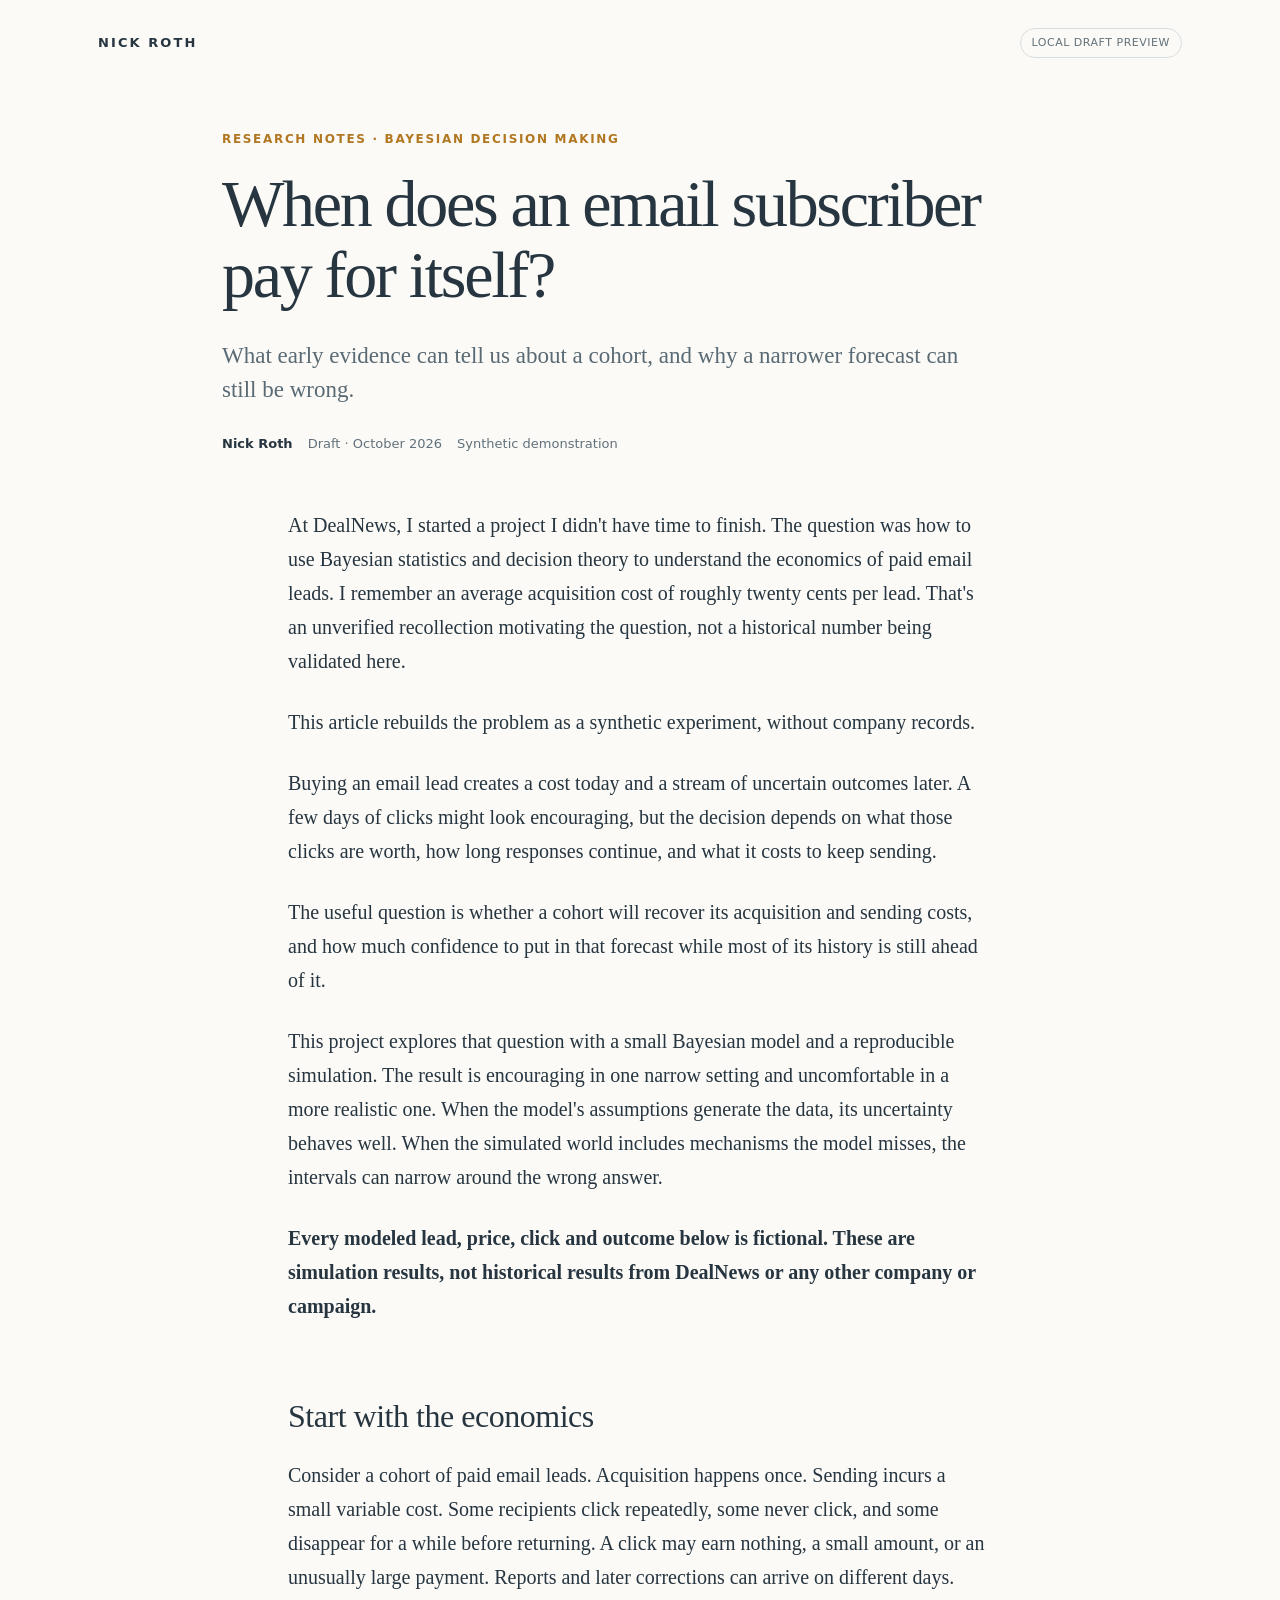
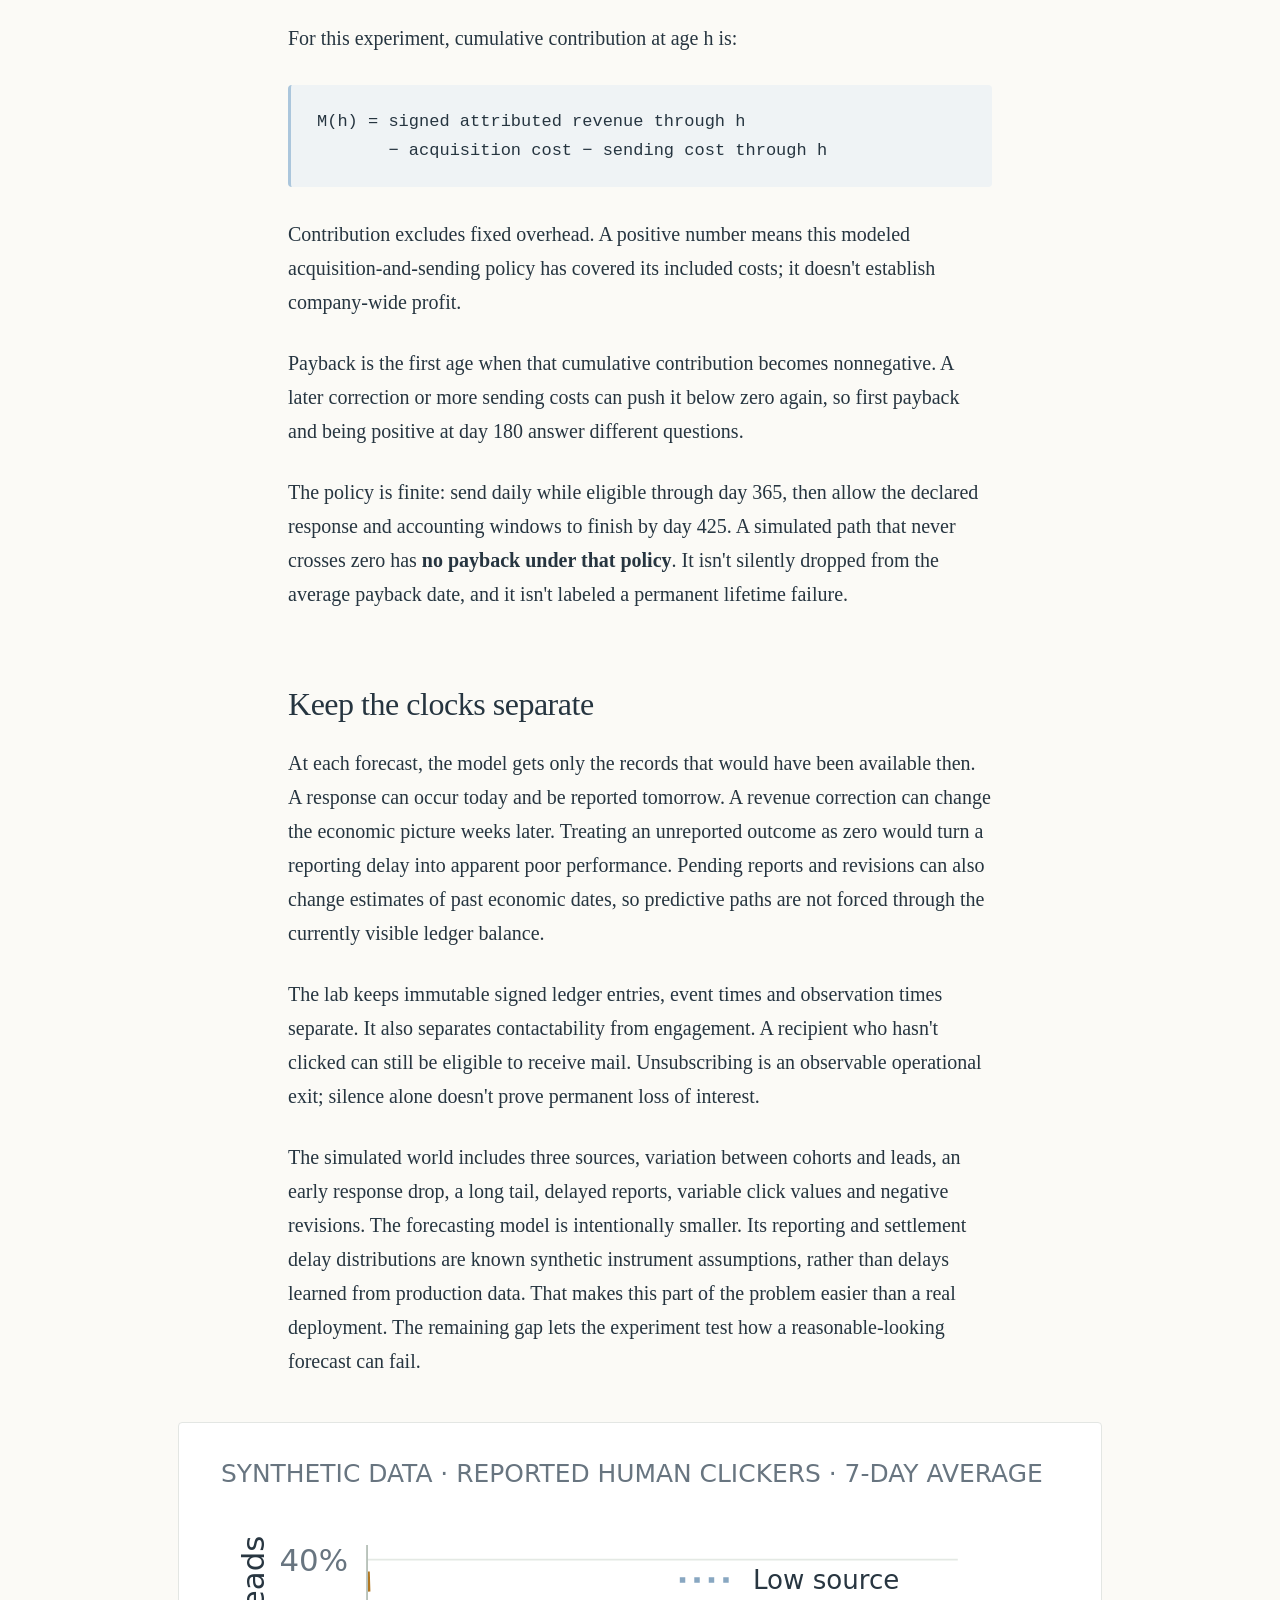
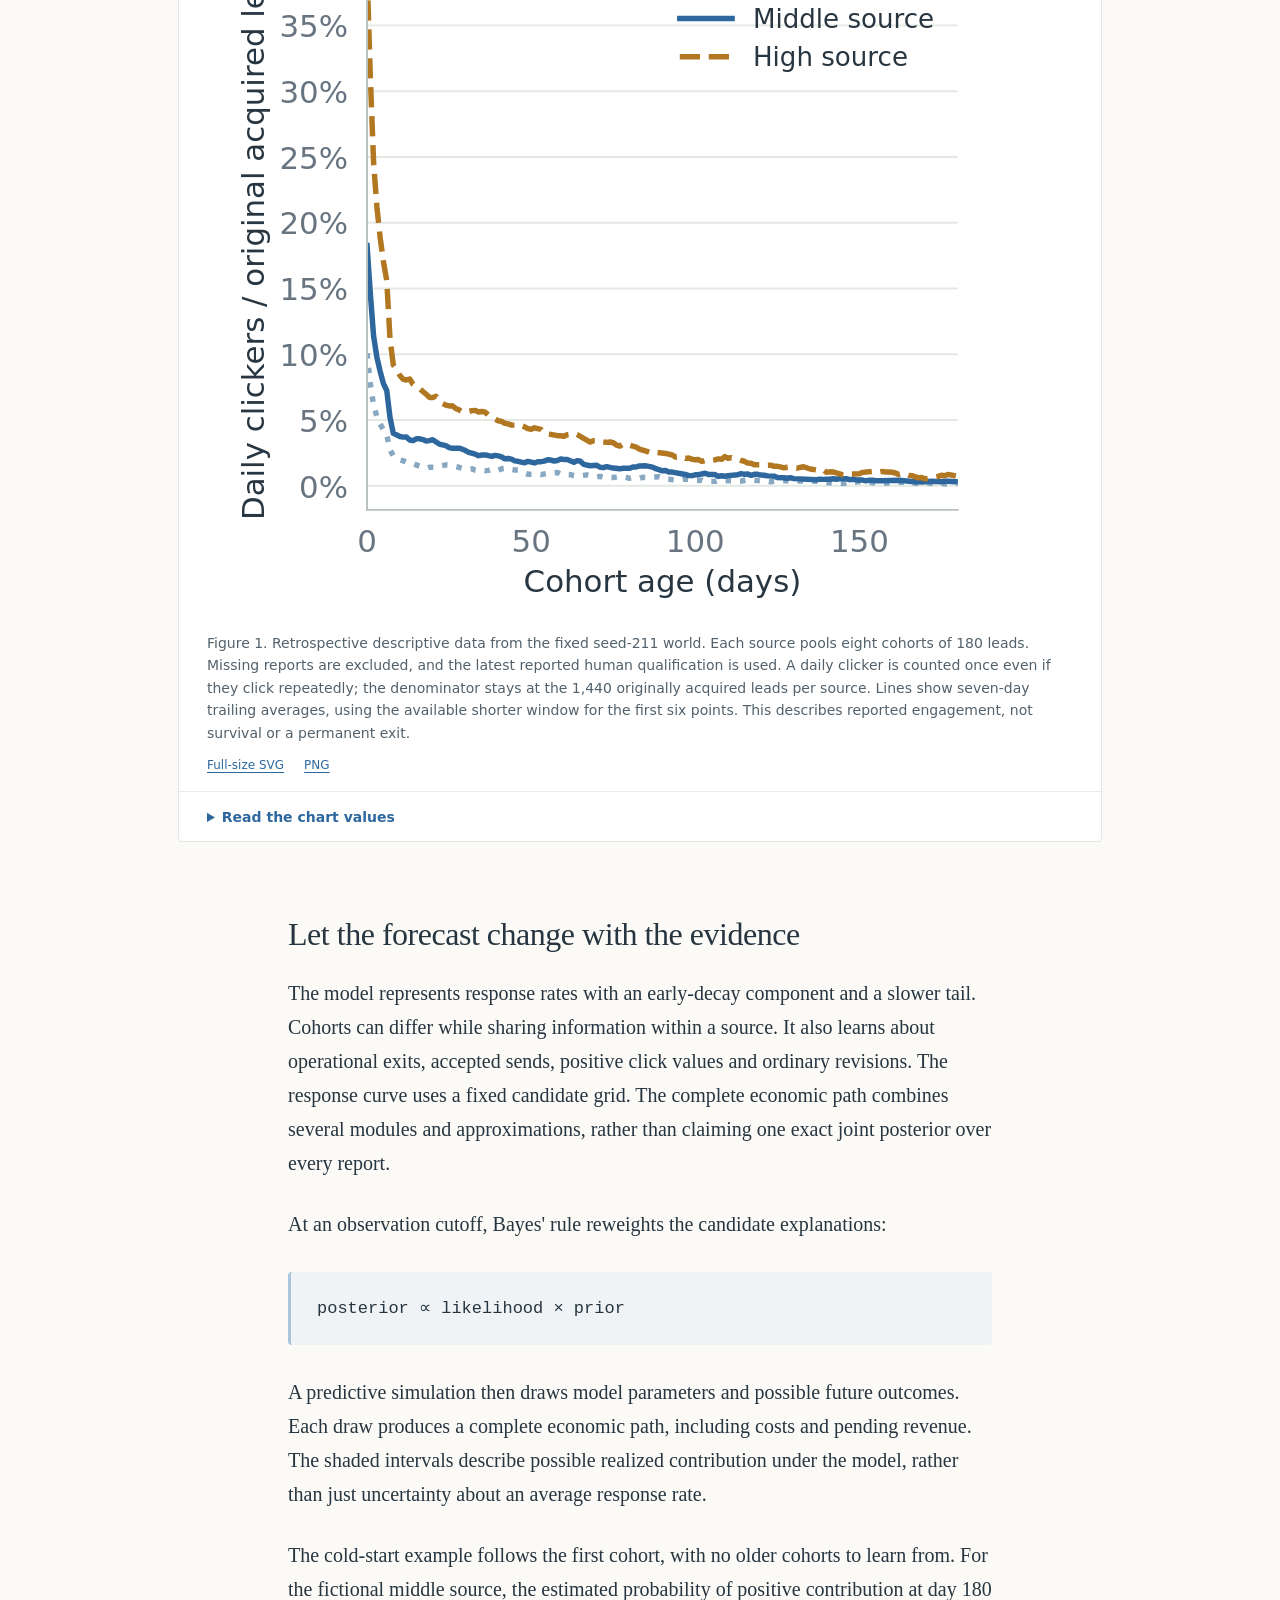
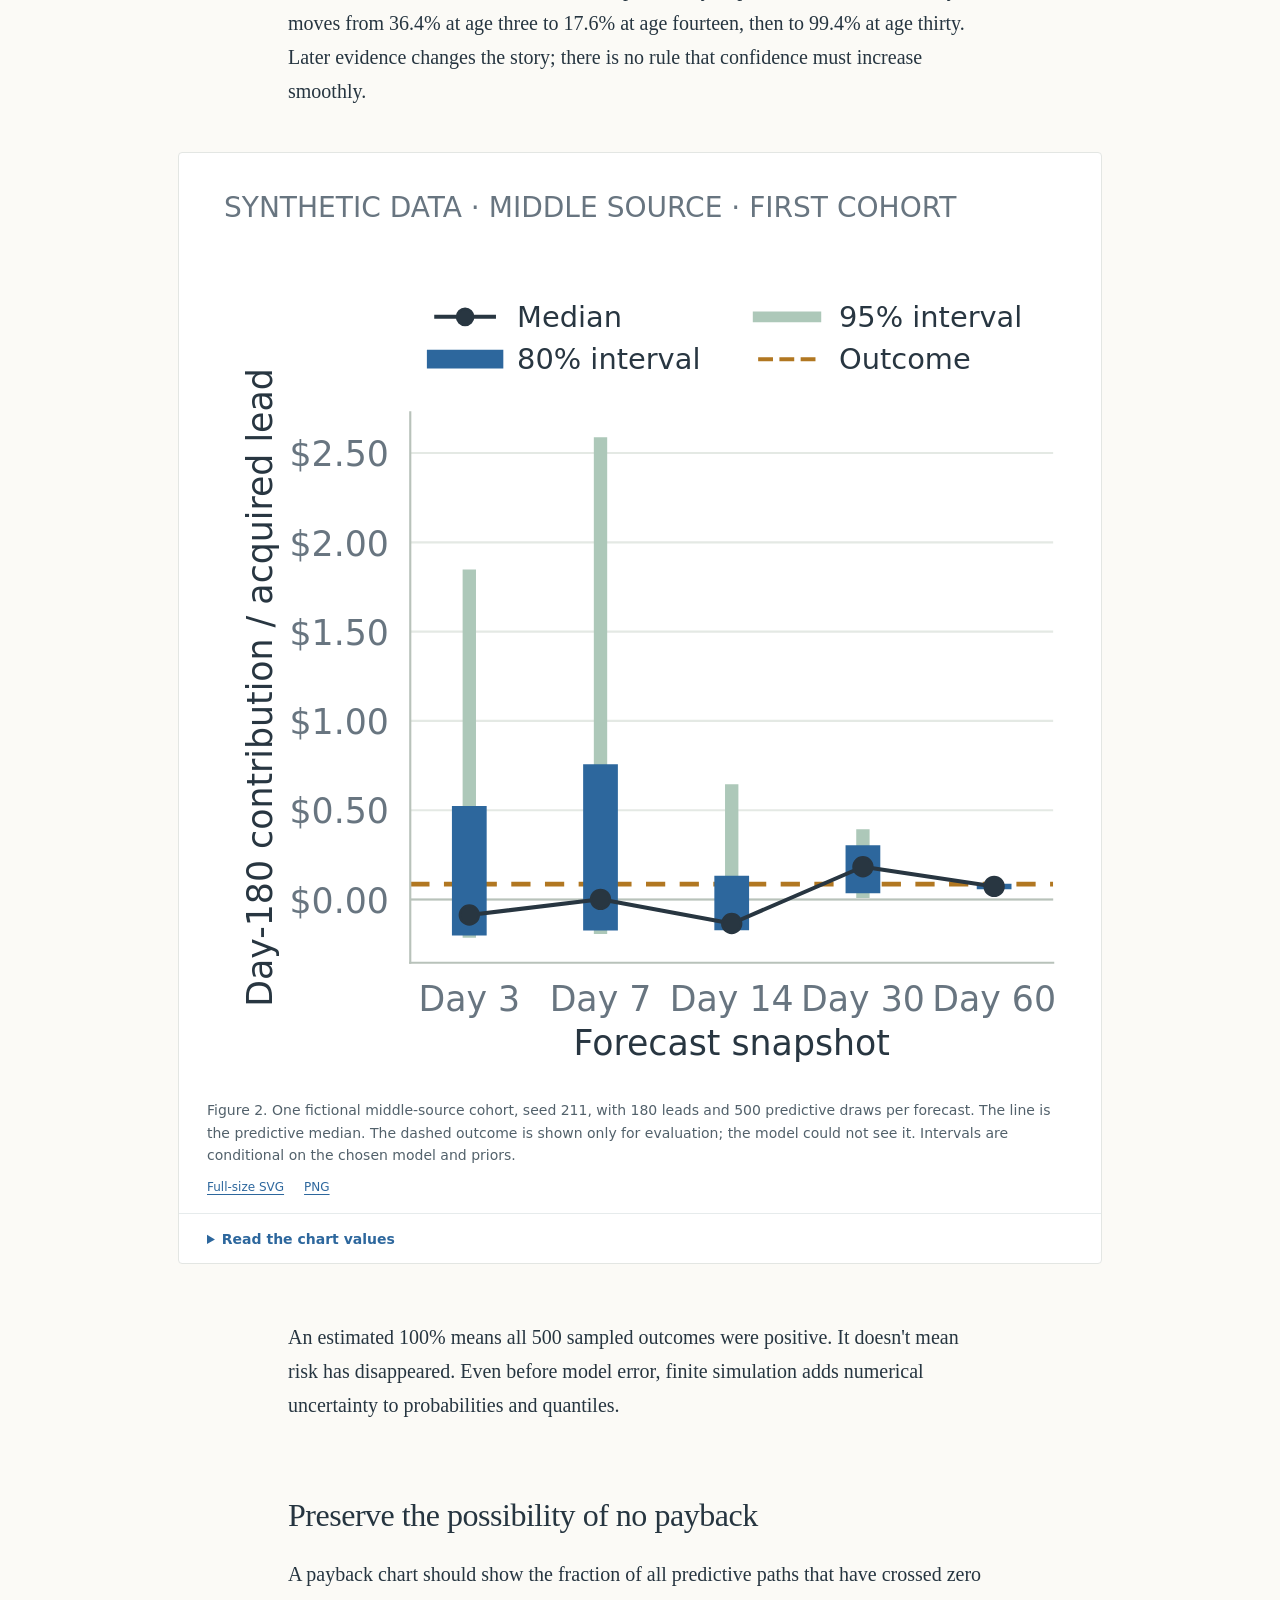
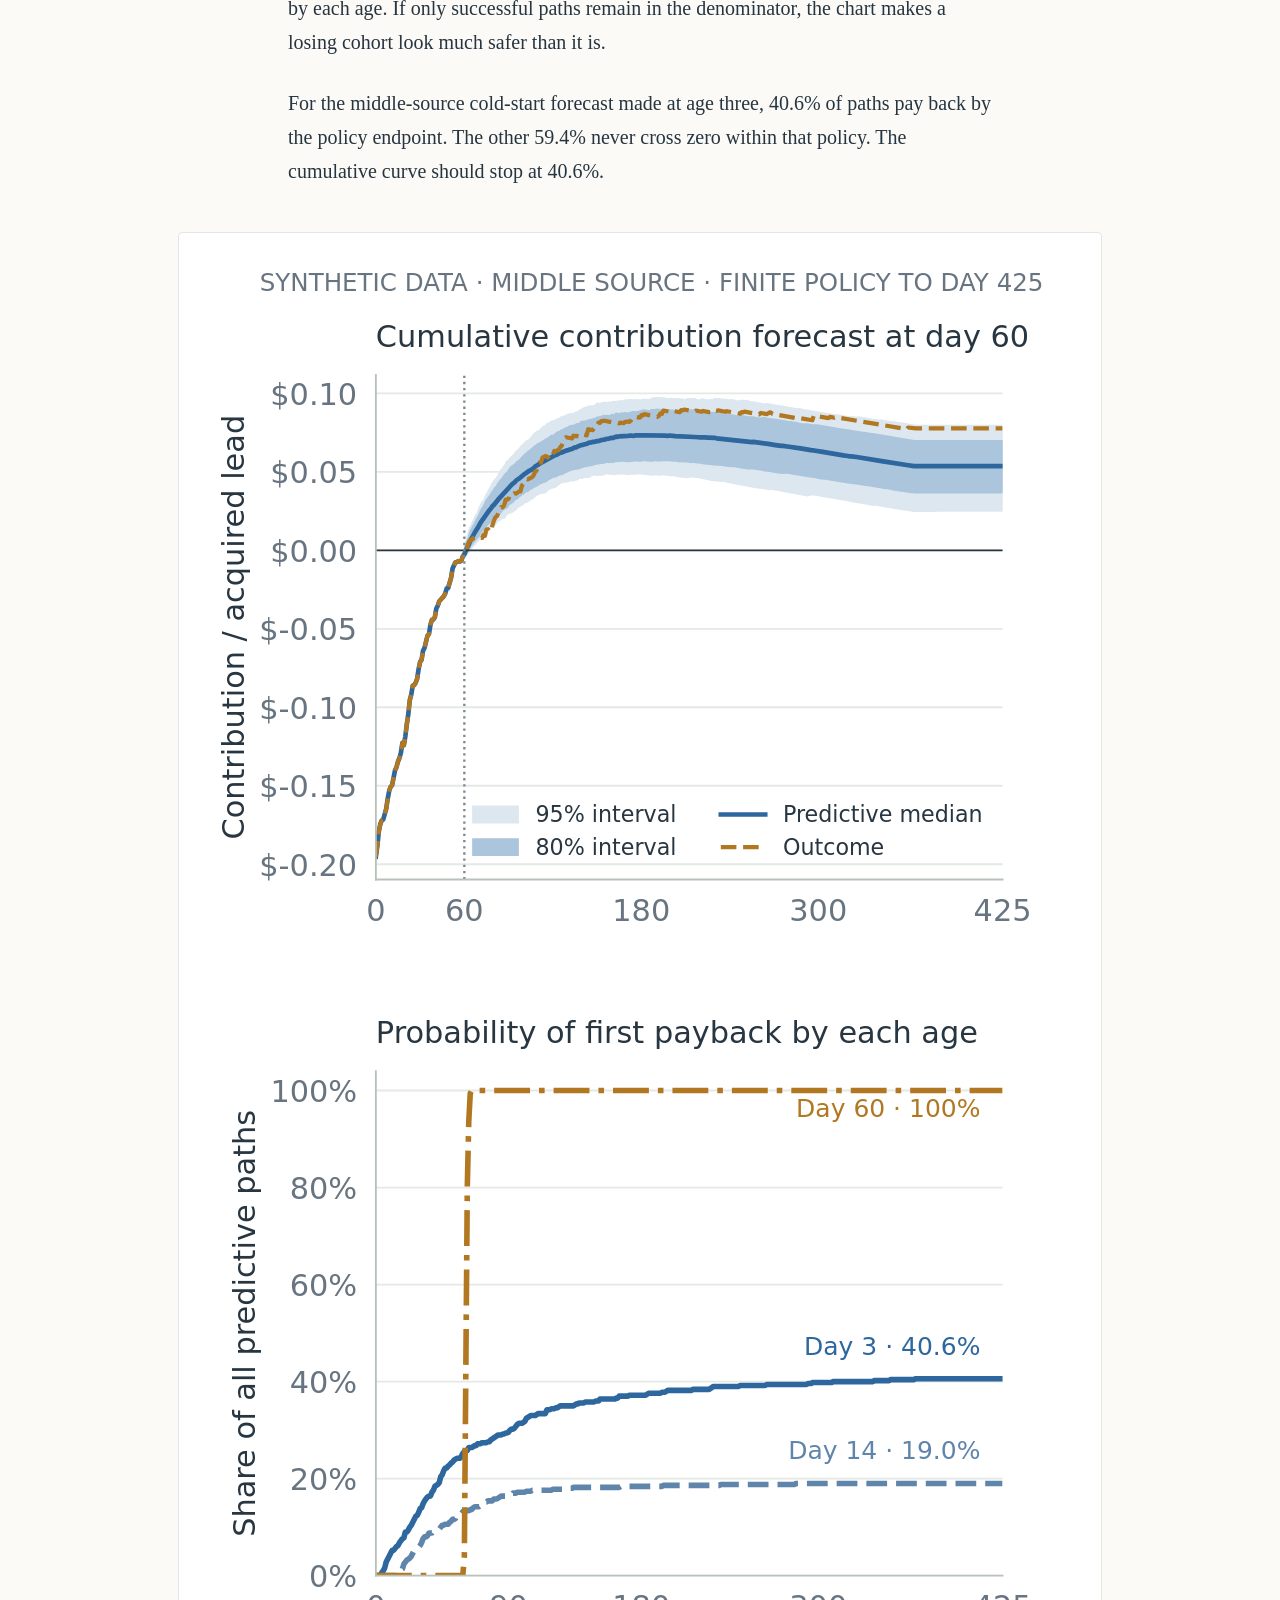
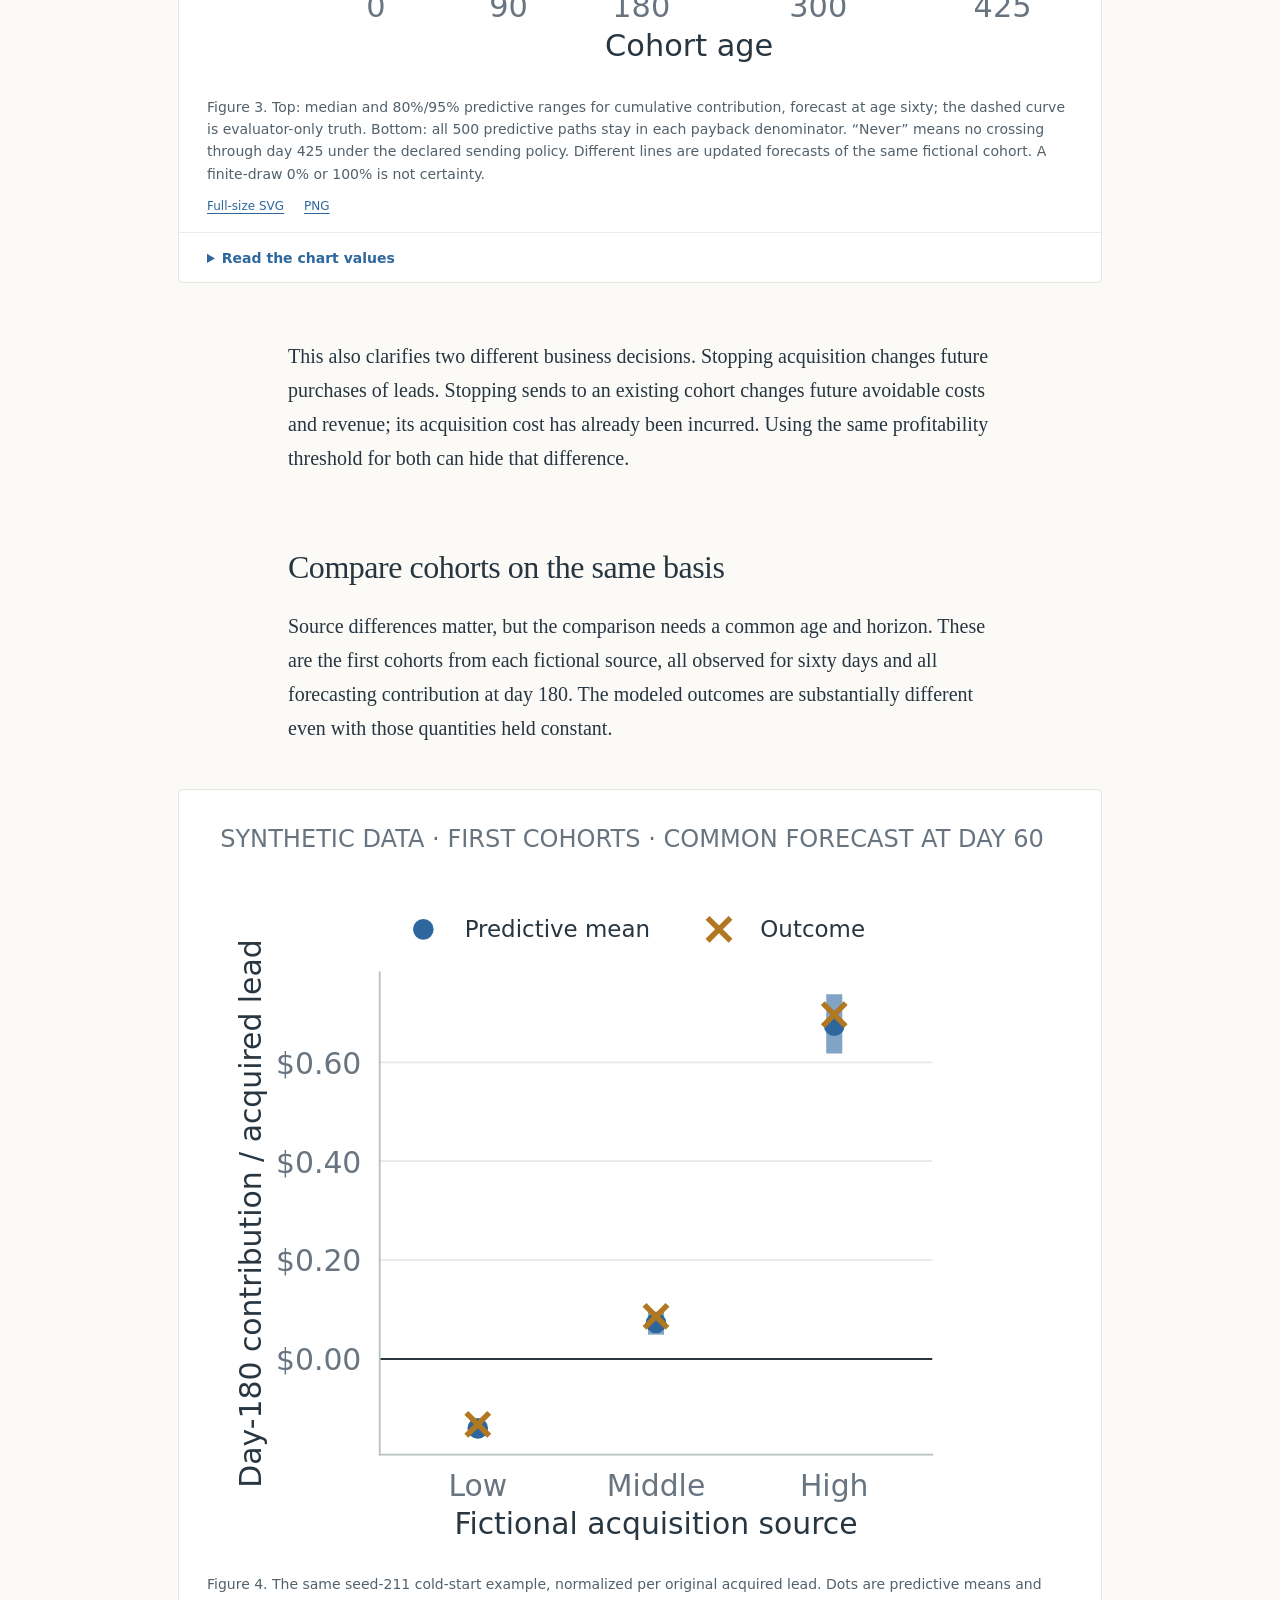
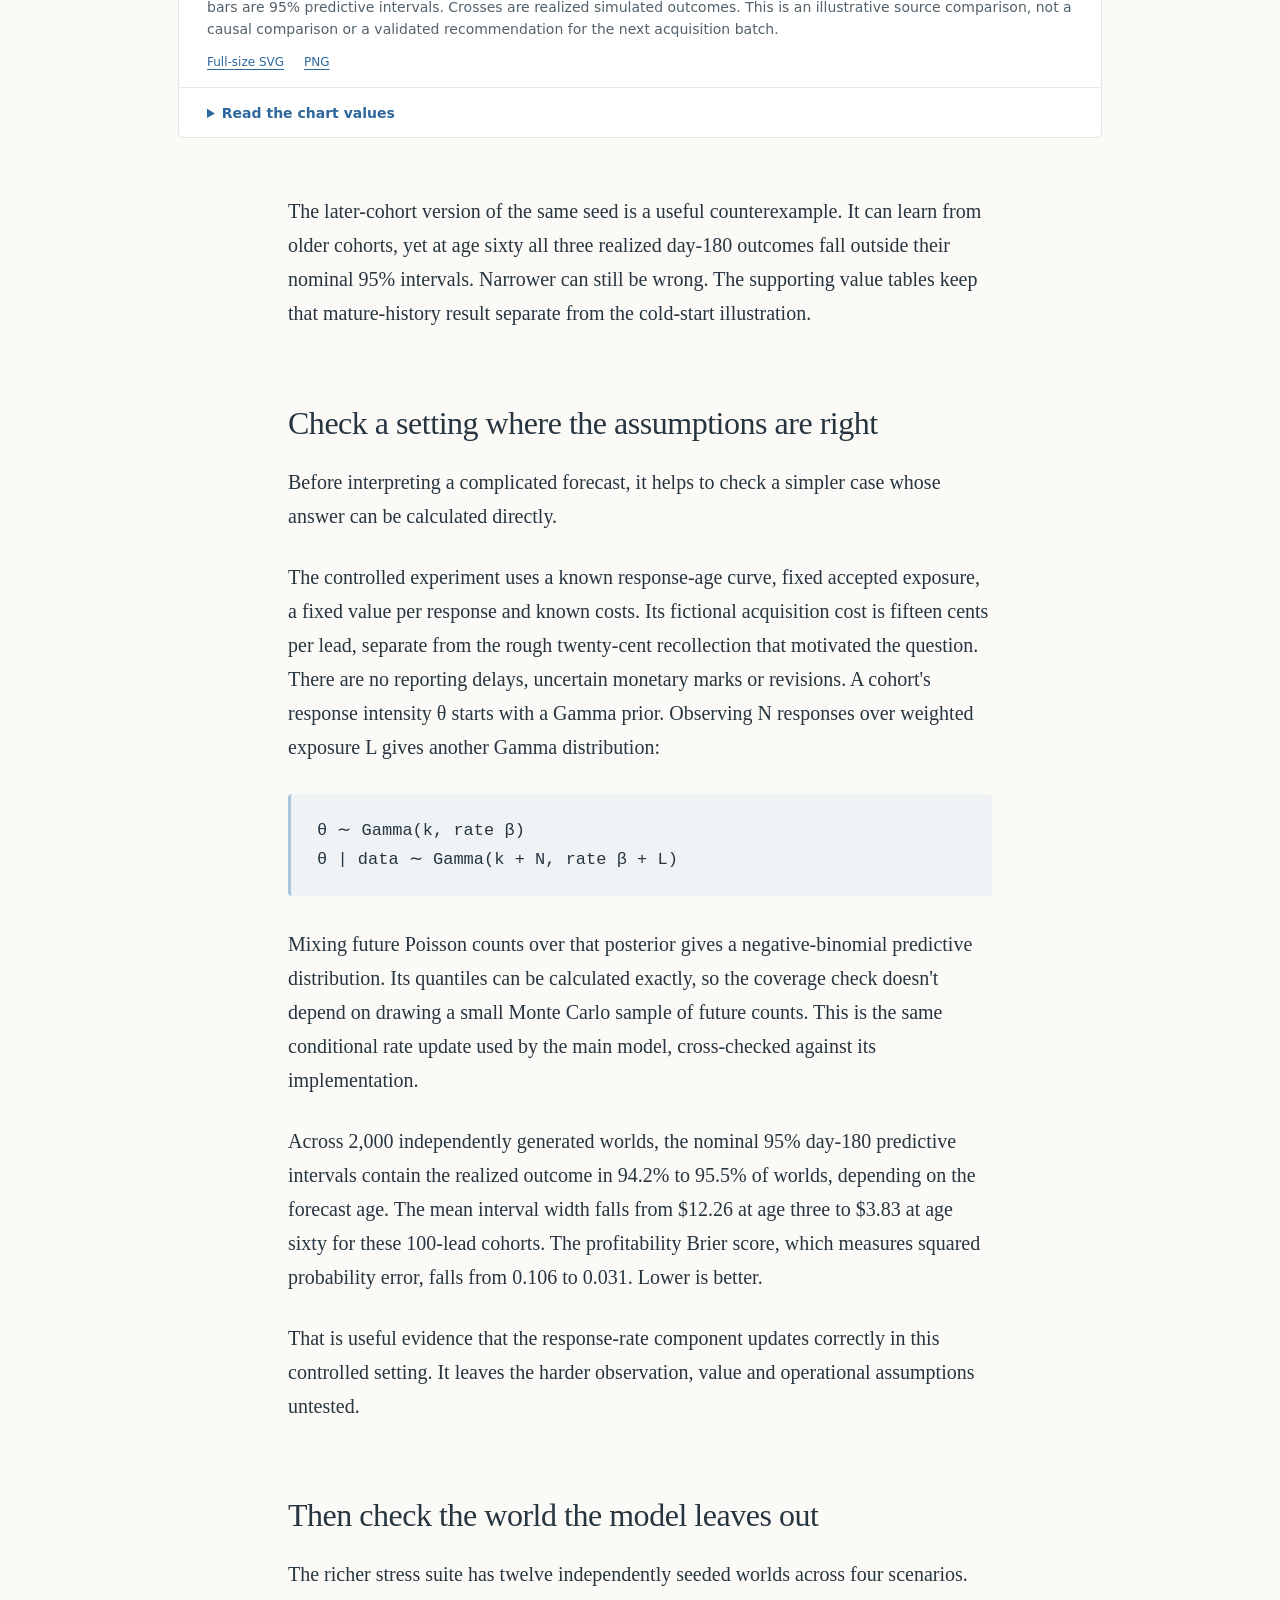
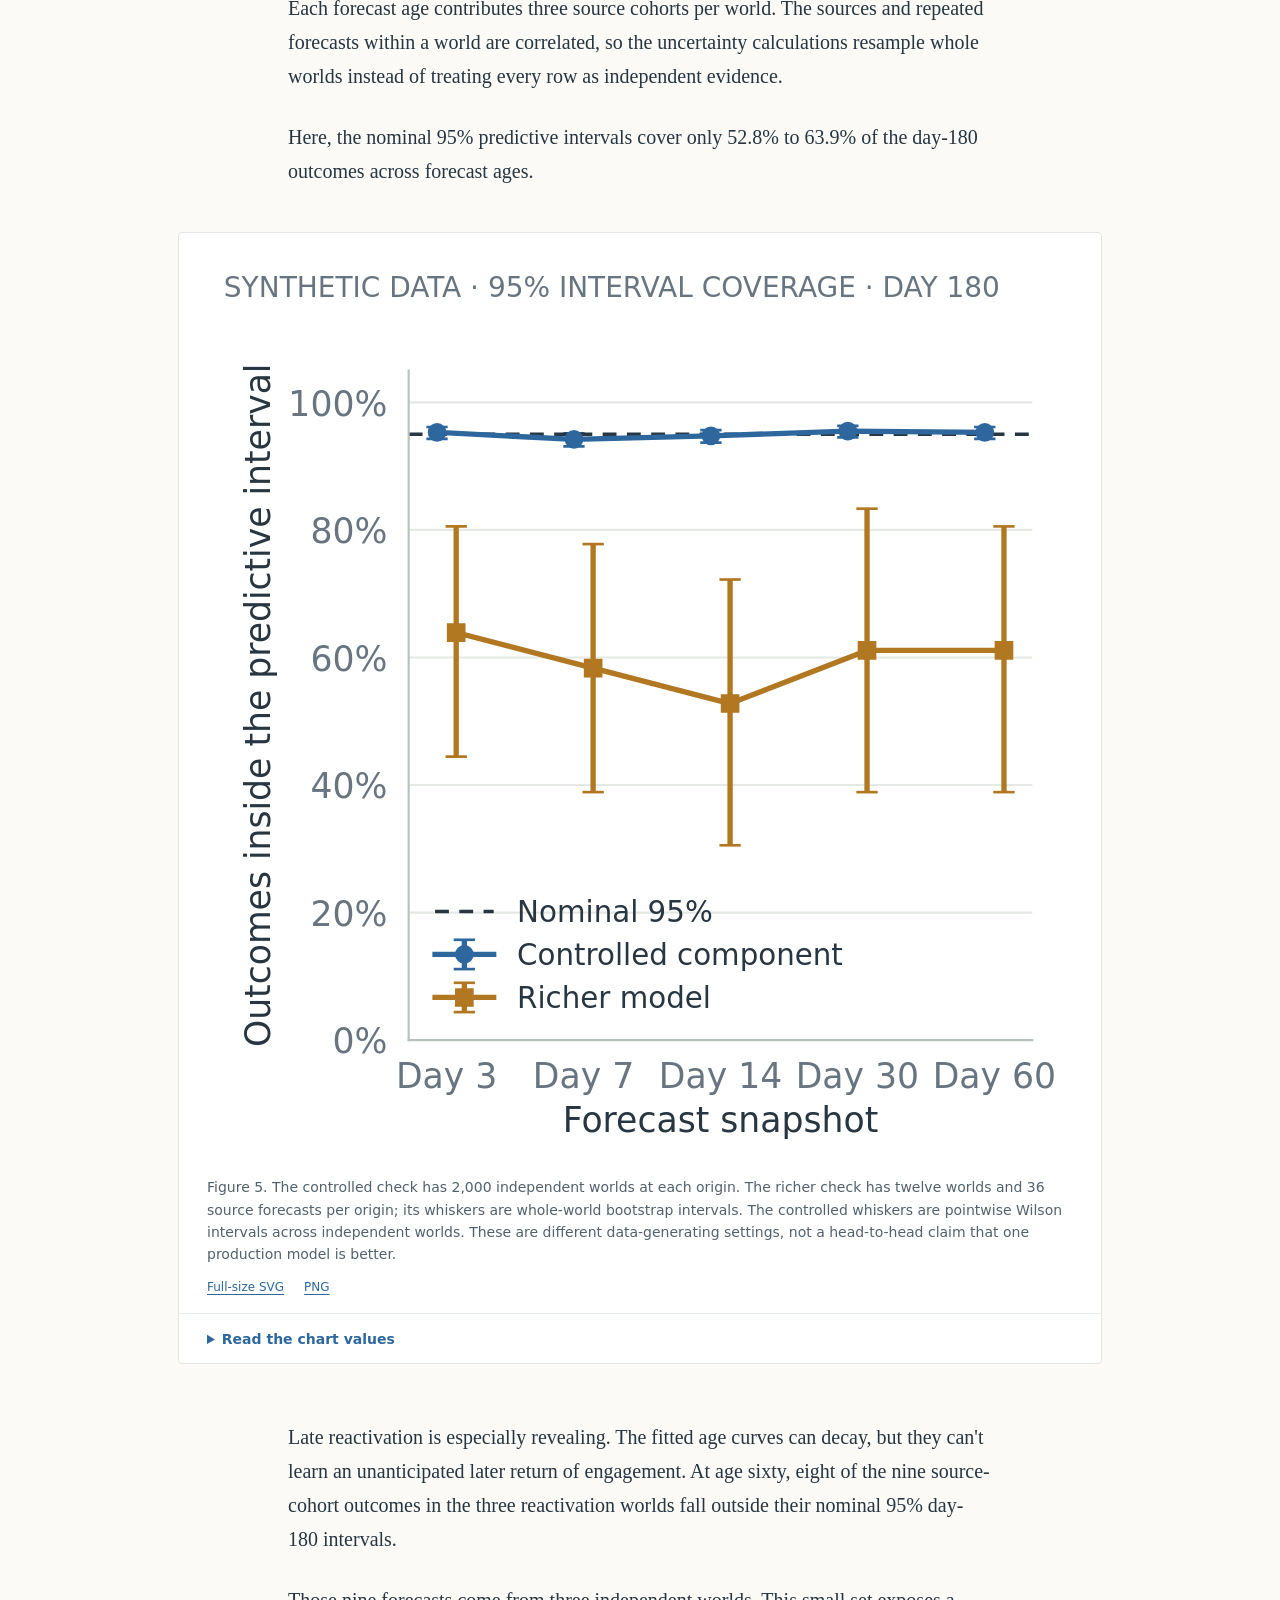
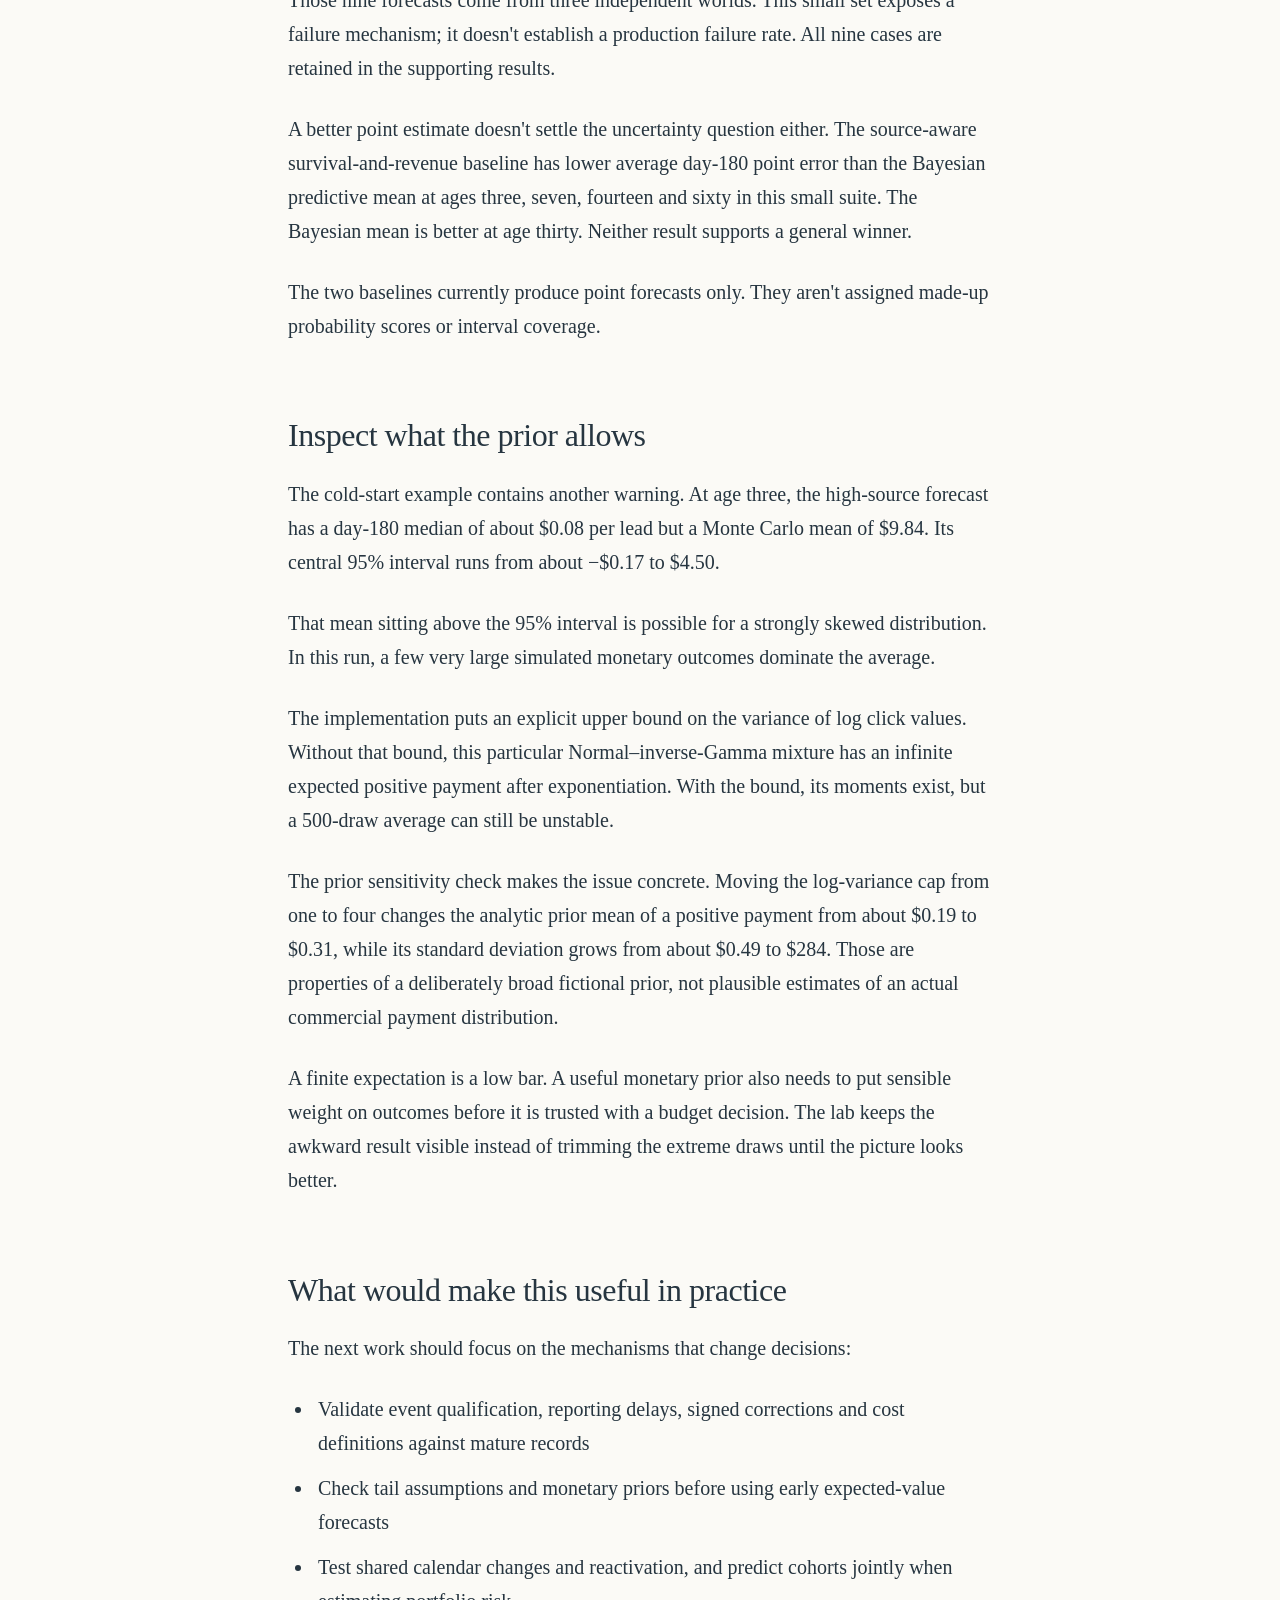
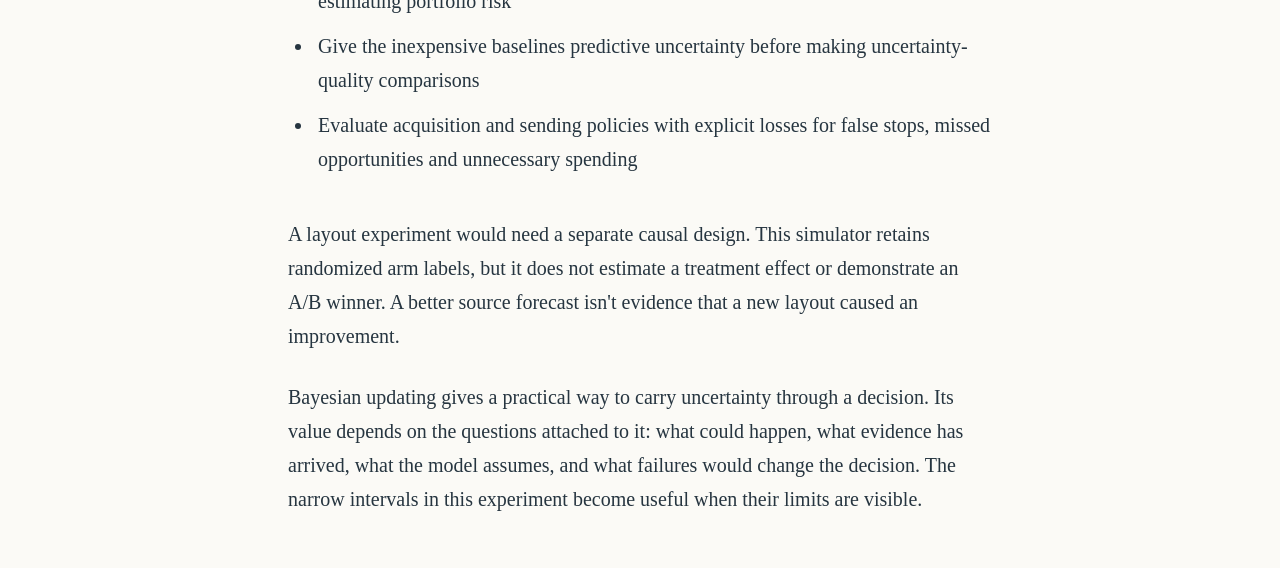
==== article/index.html @ 475466d5 "Add draft article with sourced charts and responsive preview" ====
<!doctype html><html lang="en"><head><meta charset="utf-8"><meta name="viewport" content="width=device-width, initial-scale=1"><meta name="robots" content="noindex,nofollow"><title>When does an email subscriber pay for itself? · Draft</title><meta name="description" content="A synthetic Bayesian experiment in cohort payback and uncertainty."><style>
:root{--paper:#fbfaf6;--ink:#263540;--muted:#62717b;--blue:#2d679d;--amber:#b17721;--line:#d8dedf}*{box-sizing:border-box}html{scroll-behavior:smooth}body{margin:0;background:var(--paper);color:var(--ink);font-family:Georgia,"Times New Roman",serif;font-size:20px;line-height:1.7}a{color:var(--blue);text-decoration-thickness:1px;text-underline-offset:3px}a:hover{color:#19486e}a:focus-visible,summary:focus-visible{outline:3px solid #b17721;outline-offset:5px}header{max-width:1160px;margin:0 auto;padding:28px 38px;display:flex;justify-content:space-between;align-items:center;font:13px/1.3 system-ui,sans-serif;letter-spacing:.04em}header .name{font-weight:750;letter-spacing:.16em;font-size:13px;color:var(--ink);text-decoration:none}.status{font-size:11px;text-transform:uppercase;border:1px solid var(--line);padding:7px 11px;border-radius:100px;color:var(--muted)}.hero{max-width:900px;margin:45px auto 55px;padding:0 32px;text-align:left}.eyebrow{font:700 12px/1.4 system-ui,sans-serif;letter-spacing:.14em;text-transform:uppercase;color:var(--amber);margin:0 0 20px}h1{font-weight:500;font-size:clamp(42px,5.4vw,66px);line-height:1.08;letter-spacing:-.035em;margin:0 0 28px;max-width:850px}.dek{font-size:23px;line-height:1.5;color:#596a74;max-width:740px;margin:0 0 26px}.byline{font:13px/1.5 system-ui,sans-serif;color:var(--muted);display:flex;gap:15px;flex-wrap:wrap}.byline strong{color:var(--ink);font-weight:650}main{max-width:760px;margin:0 auto;padding:0 28px 80px}p{margin:0 0 1.35em}h2{font-weight:500;letter-spacing:-.015em;font-size:32px;line-height:1.2;margin:2.3em 0 .7em;scroll-margin-top:35px}h3{font:650 17px/1.4 system-ui,sans-serif;margin:2em 0 .7em}strong{font-weight:700}ul{padding-left:1.3em;margin:1em 0 1.5em}li{padding:0 0 .55em .2em}code{font:85%/1.5 ui-monospace,monospace}.equation{padding:22px 26px;background:#eff3f5;border-radius:4px;white-space:pre-wrap;overflow-wrap:anywhere;font-size:18px;line-height:1.6;margin:1.7em 0;border-left:3px solid #abc6dc}.equation code{font-size:17px}figure{margin:44px -110px 56px;padding:0;background:white;border:1px solid #e3e6e3;border-radius:4px;overflow:hidden}.chart{padding:16px 18px 0}.chart a{display:block}.chart img{display:block;width:100%;height:auto}.chart picture{display:block}figcaption{font:14px/1.6 system-ui,sans-serif;color:#52616b;padding:10px 28px 13px}.figure-tools{font:12px/1.4 system-ui,sans-serif;display:flex;gap:20px;padding:0 28px 17px}.values{border-top:1px solid #e6ebec;padding:0 28px 13px;font:14px/1.5 system-ui,sans-serif}.values summary{padding:15px 0 0;cursor:pointer;font-weight:650;color:var(--blue)}.values[open] summary{padding-bottom:15px}.table-wrap{overflow:auto}table{width:100%;border-collapse:collapse;font-size:13px;font-variant-numeric:tabular-nums}th{font-weight:650;text-align:left;background:#f3f6f7;color:#415565}td,th{padding:10px 9px;border-bottom:1px solid #e1e7e9;vertical-align:top}td{font-feature-settings:"tnum"}.table-note{font:12px/1.5 system-ui,sans-serif;margin:12px 0 0}.preview-note{font:13px/1.5 system-ui,sans-serif;color:var(--muted);border-top:1px solid var(--line);padding-top:24px;margin-top:45px}.jump{font:13px/1.4 system-ui,sans-serif;display:inline-block;margin-top:10px}footer{border-top:1px solid var(--line);padding:25px;text-align:center;font:12px/1.5 system-ui,sans-serif;color:var(--muted)}@media(max-width:1000px){figure{margin-left:-25px;margin-right:-25px}}@media(max-width:600px){body{font-size:18px;line-height:1.65}header{padding:20px 22px}.status{font-size:9px;padding:6px 8px}.hero{margin:32px auto 35px;padding:0 23px}h1{font-size:43px;line-height:1.1;letter-spacing:-.04em}.dek{font-size:20px}.eyebrow{font-size:10px;margin-bottom:16px}.byline{font-size:12px}main{padding:0 23px 50px}h2{font-size:29px;margin-top:2em}figure{margin:32px -13px 42px}.chart{padding:12px 2px 0}figcaption{padding:8px 14px 11px;font-size:13px}.figure-tools{padding:0 14px 15px}.values{padding:0 12px 13px}.values summary{font-size:14px}td,th{padding:8px 6px;font-size:13px}.equation{padding:18px 15px}.equation code{font-size:15px}}@media print{header,.status,.figure-tools,.values,.preview-note,footer{display:none}body{background:white;font-size:12pt}main{max-width:none;padding:0}.hero{margin:0 0 30px}h1{font-size:35pt}figure{margin:25px 0;break-inside:avoid}h2{break-after:avoid}a{color:inherit}}
</style></head><body><header><a class="name" href="#top">NICK ROTH</a><span class="status">Local draft preview</span></header><div class="hero" id="top"><p class="eyebrow">Research notes · Bayesian decision making</p><h1>When does an email subscriber pay for itself?</h1><p class="dek">What early evidence can tell us about a cohort, and why a narrower forecast can still be wrong.</p><div class="byline"><strong>Nick Roth</strong><span>Draft · October 2026</span><span>Synthetic demonstration</span></div></div><main><p>At DealNews, I started a project I didn't have time to finish. The question was how to use Bayesian statistics and decision theory to understand the economics of paid email leads. I remember an average acquisition cost of roughly twenty cents per lead. That's an unverified recollection motivating the question, not a historical number being validated here.</p><p>This article rebuilds the problem as a synthetic experiment, without company records.</p><p>Buying an email lead creates a cost today and a stream of uncertain outcomes later. A few days of clicks might look encouraging, but the decision depends on what those clicks are worth, how long responses continue, and what it costs to keep sending.</p><p>The useful question is whether a cohort will recover its acquisition and sending costs, and how much confidence to put in that forecast while most of its history is still ahead of it.</p><p>This project explores that question with a small Bayesian model and a reproducible simulation. The result is encouraging in one narrow setting and uncomfortable in a more realistic one. When the model's assumptions generate the data, its uncertainty behaves well. When the simulated world includes mechanisms the model misses, the intervals can narrow around the wrong answer.</p><p><strong>Every modeled lead, price, click and outcome below is fictional. These are simulation results, not historical results from DealNews or any other company or campaign.</strong></p><h2 id="start-with-the-economics">Start with the economics</h2><p>Consider a cohort of paid email leads. Acquisition happens once. Sending incurs a small variable cost. Some recipients click repeatedly, some never click, and some disappear for a while before returning. A click may earn nothing, a small amount, or an unusually large payment. Reports and later corrections can arrive on different days.</p><p>For this experiment, cumulative contribution at age h is:</p><pre class="equation"><code>M(h) = signed attributed revenue through h
       − acquisition cost − sending cost through h</code></pre><p>Contribution excludes fixed overhead. A positive number means this modeled acquisition-and-sending policy has covered its included costs; it doesn't establish company-wide profit.</p><p>Payback is the first age when that cumulative contribution becomes nonnegative. A later correction or more sending costs can push it below zero again, so first payback and being positive at day 180 answer different questions.</p><p>The policy is finite: send daily while eligible through day 365, then allow the declared response and accounting windows to finish by day 425. A simulated path that never crosses zero has <strong>no payback under that policy</strong>. It isn't silently dropped from the average payback date, and it isn't labeled a permanent lifetime failure.</p><h2 id="keep-the-clocks-separate">Keep the clocks separate</h2><p>At each forecast, the model gets only the records that would have been available then. A response can occur today and be reported tomorrow. A revenue correction can change the economic picture weeks later. Treating an unreported outcome as zero would turn a reporting delay into apparent poor performance. Pending reports and revisions can also change estimates of past economic dates, so predictive paths are not forced through the currently visible ledger balance.</p><p>The lab keeps immutable signed ledger entries, event times and observation times separate. It also separates contactability from engagement. A recipient who hasn't clicked can still be eligible to receive mail. Unsubscribing is an observable operational exit; silence alone doesn't prove permanent loss of interest.</p><p>The simulated world includes three sources, variation between cohorts and leads, an early response drop, a long tail, delayed reports, variable click values and negative revisions. The forecasting model is intentionally smaller. Its reporting and settlement delay distributions are known synthetic instrument assumptions, rather than delays learned from production data. That makes this part of the problem easier than a real deployment. The remaining gap lets the experiment test how a reasonable-looking forecast can fail.</p><figure id="01-engagement"><div class="chart"><a href="assets/01-engagement.svg" aria-label="Open full-size chart: Daily reported qualified human clickers divided by the original number of acquired leads, showing an early response decline and longer tail for three fictional sources."><picture><source media="(max-width: 600px)" srcset="assets/01-engagement-mobile.svg" type="image/svg+xml"><source srcset="assets/01-engagement.svg" type="image/svg+xml"><img src="assets/01-engagement.png" alt="Daily reported qualified human clickers divided by the original number of acquired leads, showing an early response decline and longer tail for three fictional sources." loading="eager"></picture></a></div><figcaption>Figure 1. Retrospective descriptive data from the fixed seed-211 world. Each source pools eight cohorts of 180 leads. Missing reports are excluded, and the latest reported human qualification is used. A daily clicker is counted once even if they click repeatedly; the denominator stays at the 1,440 originally acquired leads per source. Lines show seven-day trailing averages, using the available shorter window for the first six points. This describes reported engagement, not survival or a permanent exit.</figcaption><div class="figure-tools"><a href="assets/01-engagement.svg">Full-size SVG</a><a href="assets/01-engagement.png" download>PNG</a></div><details class="values"><summary>Read the chart values</summary><div class="table-wrap"><table><thead><tr><th scope="col">Source</th><th scope="col">Age 3*</th><th scope="col">Age 30</th><th scope="col">Age 180</th></tr></thead><tbody><tr><td>Low</td><td>5.3%</td><td>1.3%</td><td>0.2%</td></tr><tr><td>Middle</td><td>9.8%</td><td>2.7%</td><td>0.3%</td></tr><tr><td>High</td><td>21.2%</td><td>5.6%</td><td>0.7%</td></tr></tbody></table></div><p class="table-note">Reported daily clickers / original acquired leads. *Age 3 averages the four available days; later rows are seven-day trailing averages.</p></details></figure><h2 id="let-the-forecast-change-with-the-evidence">Let the forecast change with the evidence</h2><p>The model represents response rates with an early-decay component and a slower tail. Cohorts can differ while sharing information within a source. It also learns about operational exits, accepted sends, positive click values and ordinary revisions. The response curve uses a fixed candidate grid. The complete economic path combines several modules and approximations, rather than claiming one exact joint posterior over every report.</p><p>At an observation cutoff, Bayes' rule reweights the candidate explanations:</p><pre class="equation"><code>posterior ∝ likelihood × prior</code></pre><p>A predictive simulation then draws model parameters and possible future outcomes. Each draw produces a complete economic path, including costs and pending revenue. The shaded intervals describe possible realized contribution under the model, rather than just uncertainty about an average response rate.</p><p>The cold-start example follows the first cohort, with no older cohorts to learn from. For the fictional middle source, the estimated probability of positive contribution at day 180 moves from 36.4% at age three to 17.6% at age fourteen, then to 99.4% at age thirty. Later evidence changes the story; there is no rule that confidence must increase smoothly.</p><figure id="02-learning"><div class="chart"><a href="assets/02-learning.svg" aria-label="Open full-size chart: Median and 80% and 95% predictive intervals for day-180 contribution per lead, updating at cohort ages 3, 7, 14, 30 and 60. The early intervals are broad and shift before concentrating near the evaluator-only outcome."><picture><source media="(max-width: 600px)" srcset="assets/02-learning-mobile.svg" type="image/svg+xml"><source srcset="assets/02-learning.svg" type="image/svg+xml"><img src="assets/02-learning.png" alt="Median and 80% and 95% predictive intervals for day-180 contribution per lead, updating at cohort ages 3, 7, 14, 30 and 60. The early intervals are broad and shift before concentrating near the evaluator-only outcome." loading="eager"></picture></a></div><figcaption>Figure 2. One fictional middle-source cohort, seed 211, with 180 leads and 500 predictive draws per forecast. The line is the predictive median. The dashed outcome is shown only for evaluation; the model could not see it. Intervals are conditional on the chosen model and priors.</figcaption><div class="figure-tools"><a href="assets/02-learning.svg">Full-size SVG</a><a href="assets/02-learning.png" download>PNG</a></div><details class="values"><summary>Read the chart values</summary><div class="table-wrap"><table><thead><tr><th scope="col">Forecast age</th><th scope="col">Median / lead</th><th scope="col">95% predictive interval</th><th scope="col">P(positive at 180)</th></tr></thead><tbody><tr><td>3</td><td>−$0.087</td><td>−$0.214 to $1.847</td><td>36.4%</td></tr><tr><td>7</td><td>$0.001</td><td>−$0.194 to $2.588</td><td>50.0%</td></tr><tr><td>14</td><td>−$0.134</td><td>−$0.180 to $0.645</td><td>17.6%</td></tr><tr><td>30</td><td>$0.183</td><td>$0.009 to $0.393</td><td>99.4%</td></tr><tr><td>60</td><td>$0.073</td><td>$0.049 to $0.096</td><td>100.0%</td></tr></tbody></table></div></details></figure><p>An estimated 100% means all 500 sampled outcomes were positive. It doesn't mean risk has disappeared. Even before model error, finite simulation adds numerical uncertainty to probabilities and quantiles.</p><h2 id="preserve-the-possibility-of-no-payback">Preserve the possibility of no payback</h2><p>A payback chart should show the fraction of all predictive paths that have crossed zero by each age. If only successful paths remain in the denominator, the chart makes a losing cohort look much safer than it is.</p><p>For the middle-source cold-start forecast made at age three, 40.6% of paths pay back by the policy endpoint. The other 59.4% never cross zero within that policy. The cumulative curve should stop at 40.6%.</p><figure id="03-margin-payback"><div class="chart"><a href="assets/03-margin-payback.svg" aria-label="Open full-size chart: Two panels show predicted cumulative contribution at age 60, followed by unconditional payback curves updated at ages 3, 14 and 60. The age-three payback curve ends at 40.6%."><picture><source media="(max-width: 600px)" srcset="assets/03-margin-payback-mobile.svg" type="image/svg+xml"><source srcset="assets/03-margin-payback.svg" type="image/svg+xml"><img src="assets/03-margin-payback.png" alt="Two panels show predicted cumulative contribution at age 60, followed by unconditional payback curves updated at ages 3, 14 and 60. The age-three payback curve ends at 40.6%." loading="eager"></picture></a></div><figcaption>Figure 3. Top: median and 80%/95% predictive ranges for cumulative contribution, forecast at age sixty; the dashed curve is evaluator-only truth. Bottom: all 500 predictive paths stay in each payback denominator. “Never” means no crossing through day 425 under the declared sending policy. Different lines are updated forecasts of the same fictional cohort. A finite-draw 0% or 100% is not certainty.</figcaption><div class="figure-tools"><a href="assets/03-margin-payback.svg">Full-size SVG</a><a href="assets/03-margin-payback.png" download>PNG</a></div><details class="values"><summary>Read the chart values</summary><div class="table-wrap"><table><thead><tr><th scope="col">Forecast age</th><th scope="col">First payback by 180</th><th scope="col">First payback by 425</th><th scope="col">No first payback by 425</th></tr></thead><tbody><tr><td>3</td><td>37.2%</td><td>40.6%</td><td>59.4%</td></tr><tr><td>14</td><td>18.4%</td><td>19.0%</td><td>81.0%</td></tr><tr><td>60</td><td>100.0%</td><td>100.0%</td><td>0.0%</td></tr></tbody></table></div></details></figure><p>This also clarifies two different business decisions. Stopping acquisition changes future purchases of leads. Stopping sends to an existing cohort changes future avoidable costs and revenue; its acquisition cost has already been incurred. Using the same profitability threshold for both can hide that difference.</p><h2 id="compare-cohorts-on-the-same-basis">Compare cohorts on the same basis</h2><p>Source differences matter, but the comparison needs a common age and horizon. These are the first cohorts from each fictional source, all observed for sixty days and all forecasting contribution at day 180. The modeled outcomes are substantially different even with those quantities held constant.</p><figure id="04-sources"><div class="chart"><a href="assets/04-sources.svg" aria-label="Open full-size chart: Day-180 predictive contribution for the low, middle and high fictional sources at the common forecast age of 60, with 95% intervals and evaluator-only outcomes."><picture><source media="(max-width: 600px)" srcset="assets/04-sources-mobile.svg" type="image/svg+xml"><source srcset="assets/04-sources.svg" type="image/svg+xml"><img src="assets/04-sources.png" alt="Day-180 predictive contribution for the low, middle and high fictional sources at the common forecast age of 60, with 95% intervals and evaluator-only outcomes." loading="eager"></picture></a></div><figcaption>Figure 4. The same seed-211 cold-start example, normalized per original acquired lead. Dots are predictive means and bars are 95% predictive intervals. Crosses are realized simulated outcomes. This is an illustrative source comparison, not a causal comparison or a validated recommendation for the next acquisition batch.</figcaption><div class="figure-tools"><a href="assets/04-sources.svg">Full-size SVG</a><a href="assets/04-sources.png" download>PNG</a></div><details class="values"><summary>Read the chart values</summary><div class="table-wrap"><table><thead><tr><th scope="col">Source</th><th scope="col">Mean / lead</th><th scope="col">95% predictive interval</th><th scope="col">Outcome / lead</th></tr></thead><tbody><tr><td>Low</td><td>−$0.141</td><td>−$0.149 to −$0.130</td><td>−$0.132</td></tr><tr><td>Middle</td><td>$0.073</td><td>$0.049 to $0.096</td><td>$0.086</td></tr><tr><td>High</td><td>$0.674</td><td>$0.618 to $0.738</td><td>$0.696</td></tr></tbody></table></div><h4>Mature-history counterexample</h4><p class="table-note">Later cohort w07, with older cohorts available; same forecast age60 and horizon180. All three outcomes miss the interval.</p><div class="table-wrap"><table><thead><tr><th scope="col">Source</th><th scope="col">95% predictive interval</th><th scope="col">Outcome / lead</th><th scope="col">Covered?</th></tr></thead><tbody><tr><td>Low</td><td>−$0.151 to −$0.134</td><td>−$0.130</td><td>Outside</td></tr><tr><td>Middle</td><td>$0.149 to $0.202</td><td>$0.210</td><td>Outside</td></tr><tr><td>High</td><td>$1.495 to $1.647</td><td>$1.713</td><td>Outside</td></tr></tbody></table></div></details></figure><p>The later-cohort version of the same seed is a useful counterexample. It can learn from older cohorts, yet at age sixty all three realized day-180 outcomes fall outside their nominal 95% intervals. Narrower can still be wrong. The supporting value tables keep that mature-history result separate from the cold-start illustration.</p><h2 id="check-a-setting-where-the-assumptions-are-right">Check a setting where the assumptions are right</h2><p>Before interpreting a complicated forecast, it helps to check a simpler case whose answer can be calculated directly.</p><p>The controlled experiment uses a known response-age curve, fixed accepted exposure, a fixed value per response and known costs. Its fictional acquisition cost is fifteen cents per lead, separate from the rough twenty-cent recollection that motivated the question. There are no reporting delays, uncertain monetary marks or revisions. A cohort's response intensity θ starts with a Gamma prior. Observing N responses over weighted exposure L gives another Gamma distribution:</p><pre class="equation"><code>θ ∼ Gamma(k, rate β)
θ | data ∼ Gamma(k + N, rate β + L)</code></pre><p>Mixing future Poisson counts over that posterior gives a negative-binomial predictive distribution. Its quantiles can be calculated exactly, so the coverage check doesn't depend on drawing a small Monte Carlo sample of future counts. This is the same conditional rate update used by the main model, cross-checked against its implementation.</p><p>Across 2,000 independently generated worlds, the nominal 95% day-180 predictive intervals contain the realized outcome in 94.2% to 95.5% of worlds, depending on the forecast age. The mean interval width falls from $12.26 at age three to $3.83 at age sixty for these 100-lead cohorts. The profitability Brier score, which measures squared probability error, falls from 0.106 to 0.031. Lower is better.</p><p>That is useful evidence that the response-rate component updates correctly in this controlled setting. It leaves the harder observation, value and operational assumptions untested.</p><h2 id="then-check-the-world-the-model-leaves-out">Then check the world the model leaves out</h2><p>The richer stress suite has twelve independently seeded worlds across four scenarios. Each forecast age contributes three source cohorts per world. The sources and repeated forecasts within a world are correlated, so the uncertainty calculations resample whole worlds instead of treating every row as independent evidence.</p><p>Here, the nominal 95% predictive intervals cover only 52.8% to 63.9% of the day-180 outcomes across forecast ages.</p><figure id="05-coverage"><div class="chart"><a href="assets/05-coverage.svg" aria-label="Open full-size chart: Nominal 95% predictive coverage compared with measured coverage. The controlled response component stays near 95%, while the richer model covers roughly 53% to 64% of outcomes."><picture><source media="(max-width: 600px)" srcset="assets/05-coverage-mobile.svg" type="image/svg+xml"><source srcset="assets/05-coverage.svg" type="image/svg+xml"><img src="assets/05-coverage.png" alt="Nominal 95% predictive coverage compared with measured coverage. The controlled response component stays near 95%, while the richer model covers roughly 53% to 64% of outcomes." loading="eager"></picture></a></div><figcaption>Figure 5. The controlled check has 2,000 independent worlds at each origin. The richer check has twelve worlds and 36 source forecasts per origin; its whiskers are whole-world bootstrap intervals. The controlled whiskers are pointwise Wilson intervals across independent worlds. These are different data-generating settings, not a head-to-head claim that one production model is better.</figcaption><div class="figure-tools"><a href="assets/05-coverage.svg">Full-size SVG</a><a href="assets/05-coverage.png" download>PNG</a></div><details class="values"><summary>Read the chart values</summary><div class="table-wrap"><table><thead><tr><th scope="col">Forecast age</th><th scope="col">Controlled coverage</th><th scope="col">Stress coverage</th><th scope="col">Stress bootstrap interval</th></tr></thead><tbody><tr><td>3</td><td>95.3%</td><td>63.9%</td><td>44.4% to 80.6%</td></tr><tr><td>7</td><td>94.2%</td><td>58.3%</td><td>38.9% to 77.8%</td></tr><tr><td>14</td><td>94.8%</td><td>52.8%</td><td>30.6% to 72.2%</td></tr><tr><td>30</td><td>95.5%</td><td>61.1%</td><td>38.9% to 83.3%</td></tr><tr><td>60</td><td>95.3%</td><td>61.1%</td><td>38.9% to 80.6%</td></tr></tbody></table></div></details></figure><p>Late reactivation is especially revealing. The fitted age curves can decay, but they can't learn an unanticipated later return of engagement. At age sixty, eight of the nine source-cohort outcomes in the three reactivation worlds fall outside their nominal 95% day-180 intervals.</p><p>Those nine forecasts come from three independent worlds. This small set exposes a failure mechanism; it doesn't establish a production failure rate. All nine cases are retained in the supporting results.</p><p>A better point estimate doesn't settle the uncertainty question either. The source-aware survival-and-revenue baseline has lower average day-180 point error than the Bayesian predictive mean at ages three, seven, fourteen and sixty in this small suite. The Bayesian mean is better at age thirty. Neither result supports a general winner.</p><p>The two baselines currently produce point forecasts only. They aren't assigned made-up probability scores or interval coverage.</p><h2 id="inspect-what-the-prior-allows">Inspect what the prior allows</h2><p>The cold-start example contains another warning. At age three, the high-source forecast has a day-180 median of about $0.08 per lead but a Monte Carlo mean of $9.84. Its central 95% interval runs from about −$0.17 to $4.50.</p><p>That mean sitting above the 95% interval is possible for a strongly skewed distribution. In this run, a few very large simulated monetary outcomes dominate the average.</p><p>The implementation puts an explicit upper bound on the variance of log click values. Without that bound, this particular Normal–inverse-Gamma mixture has an infinite expected positive payment after exponentiation. With the bound, its moments exist, but a 500-draw average can still be unstable.</p><p>The prior sensitivity check makes the issue concrete. Moving the log-variance cap from one to four changes the analytic prior mean of a positive payment from about $0.19 to $0.31, while its standard deviation grows from about $0.49 to $284. Those are properties of a deliberately broad fictional prior, not plausible estimates of an actual commercial payment distribution.</p><p>A finite expectation is a low bar. A useful monetary prior also needs to put sensible weight on outcomes before it is trusted with a budget decision. The lab keeps the awkward result visible instead of trimming the extreme draws until the picture looks better.</p><h2 id="what-would-make-this-useful-in-practice">What would make this useful in practice</h2><p>The next work should focus on the mechanisms that change decisions:</p><ul><li>Validate event qualification, reporting delays, signed corrections and cost definitions against mature records</li><li>Check tail assumptions and monetary priors before using early expected-value forecasts</li><li>Test shared calendar changes and reactivation, and predict cohorts jointly when estimating portfolio risk</li><li>Give the inexpensive baselines predictive uncertainty before making uncertainty-quality comparisons</li><li>Evaluate acquisition and sending policies with explicit losses for false stops, missed opportunities and unnecessary spending</li></ul><p>A layout experiment would need a separate causal design. This simulator retains randomized arm labels, but it does not estimate a treatment effect or demonstrate an A/B winner. A better source forecast isn't evidence that a new layout caused an improvement.</p><p>Bayesian updating gives a practical way to carry uncertainty through a decision. Its value depends on the questions attached to it: what could happen, what evidence has arrived, what the model assumes, and what failures would change the decision. The narrow intervals in this experiment become useful when their limits are visible.</p><h2 id="reproduce-the-experiment">Reproduce the experiment</h2><p>The <a href="https://github.com/rothnic/bayesian-email-cohort-lab/tree/8e3443fe287d8e3ee29156d628df931b35fad9d5">Bayesian email cohort lab</a> contains the simulation, mathematical specification, tests, charts and reproducible artifacts. The scripts run locally with NumPy, pandas, SciPy and Matplotlib. No model API, hosted database or paid infrastructure is required.</p><p>The full replay and the controlled component check are separate commands. Six row-level ledger and exposure exports are generated locally rather than included in the release bundle; the declared seeds and configuration recreate them without an external data source.</p><p>The implementation passes 60 checks covering accounting, observation-time isolation, conjugate calculations, payback semantics and reproducibility. Those checks establish properties of this implementation. They don't turn the richer model's failed coverage check into a passing one.</p><h3>Further reading</h3><ul><li><a href="https://mc-stan.org/docs/stan-users-guide/posterior-predictive-checks.html">Stan User's Guide: posterior predictive checks</a>, including why checking the mean alone can miss model problems</li><li><a href="https://arxiv.org/abs/1804.06788">Talts and colleagues: simulation-based calibration</a>, for checking Bayesian computation under a model's own generative assumptions</li><li><a href="https://journals.plos.org/ploscompbiol/article?id=10.1371/journal.pcbi.1007735">McGough and colleagues: Bayesian nowcasting</a>, a useful example of separating event times from reporting times</li></ul><div class="preview-note">Prepared as an article draft. This local preview has no analytics, remote fonts, or live-site dependencies. <a href="article.md">Markdown source</a> · <a href="article.mdx">MDX source</a> · <a href="essential_values.csv">Chart values</a></div></main><footer>Draft for review · All analytical results are fictional simulation outputs</footer></body></html>
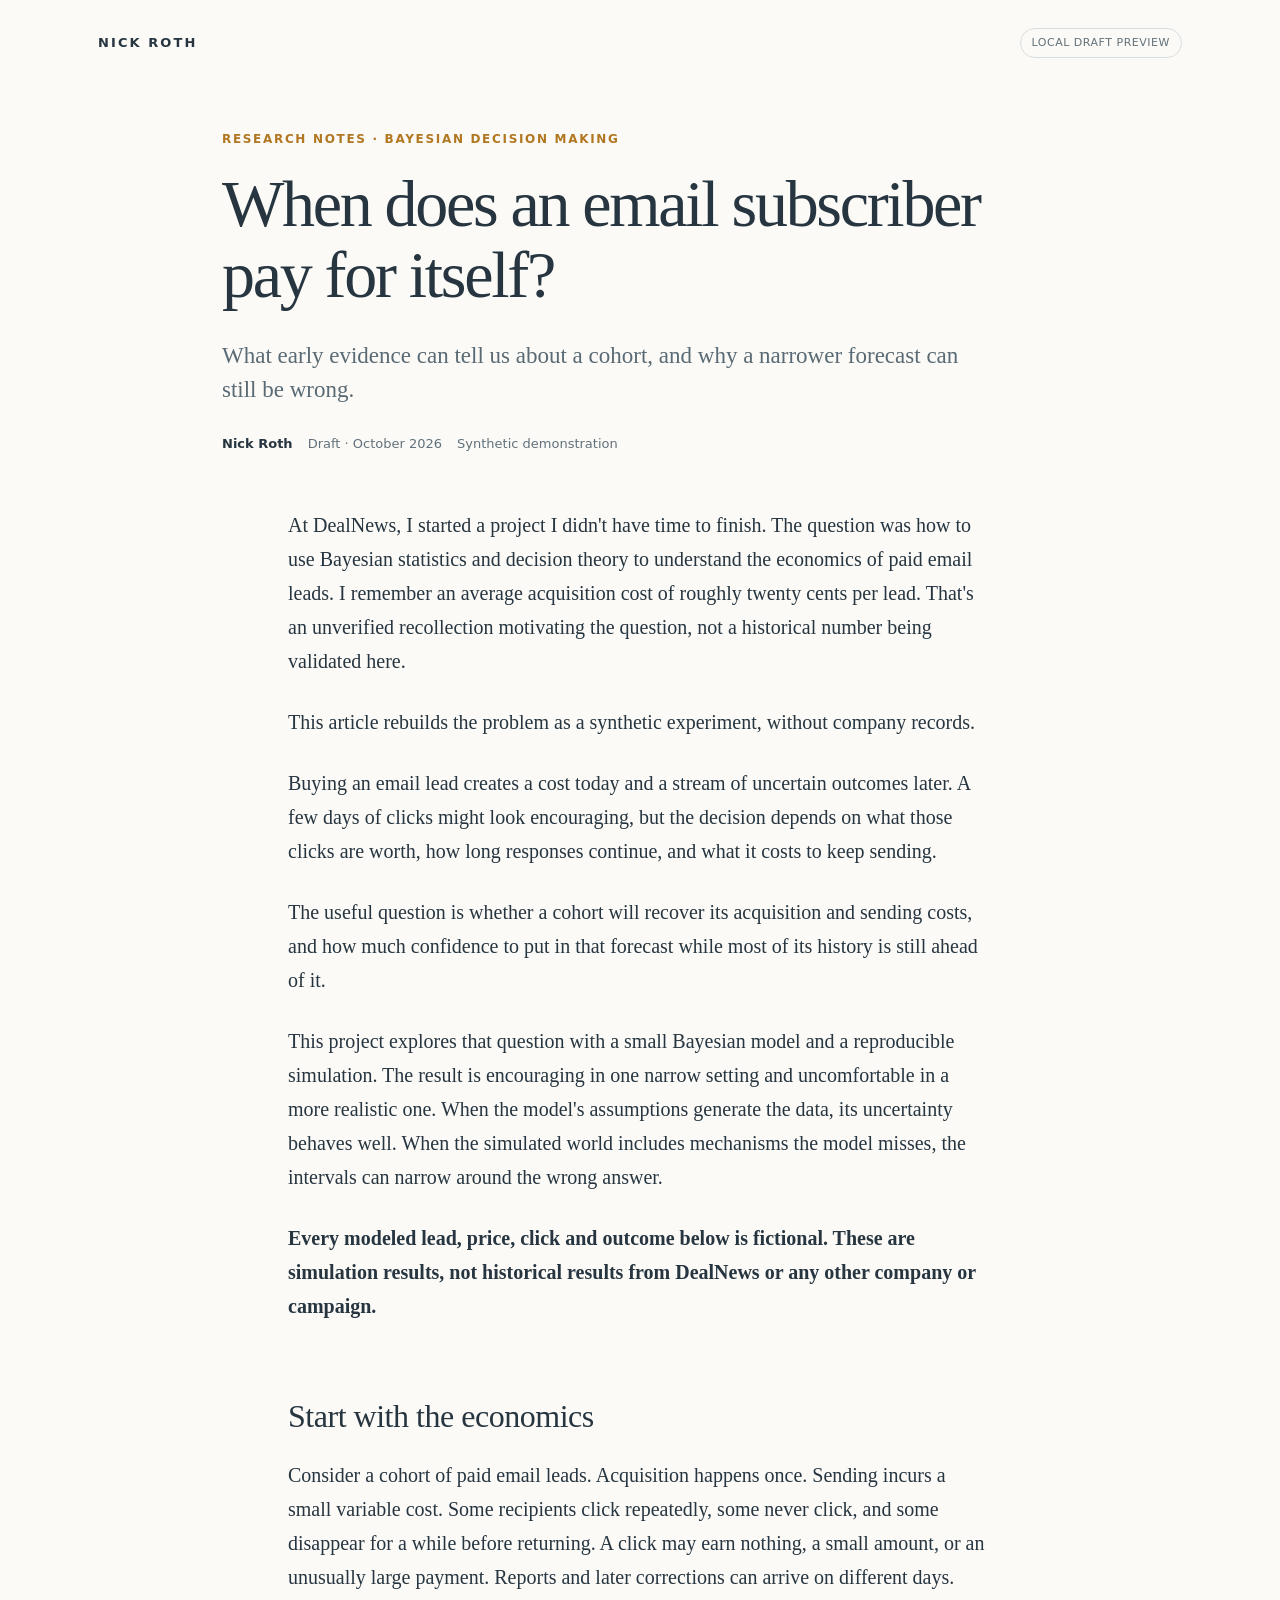
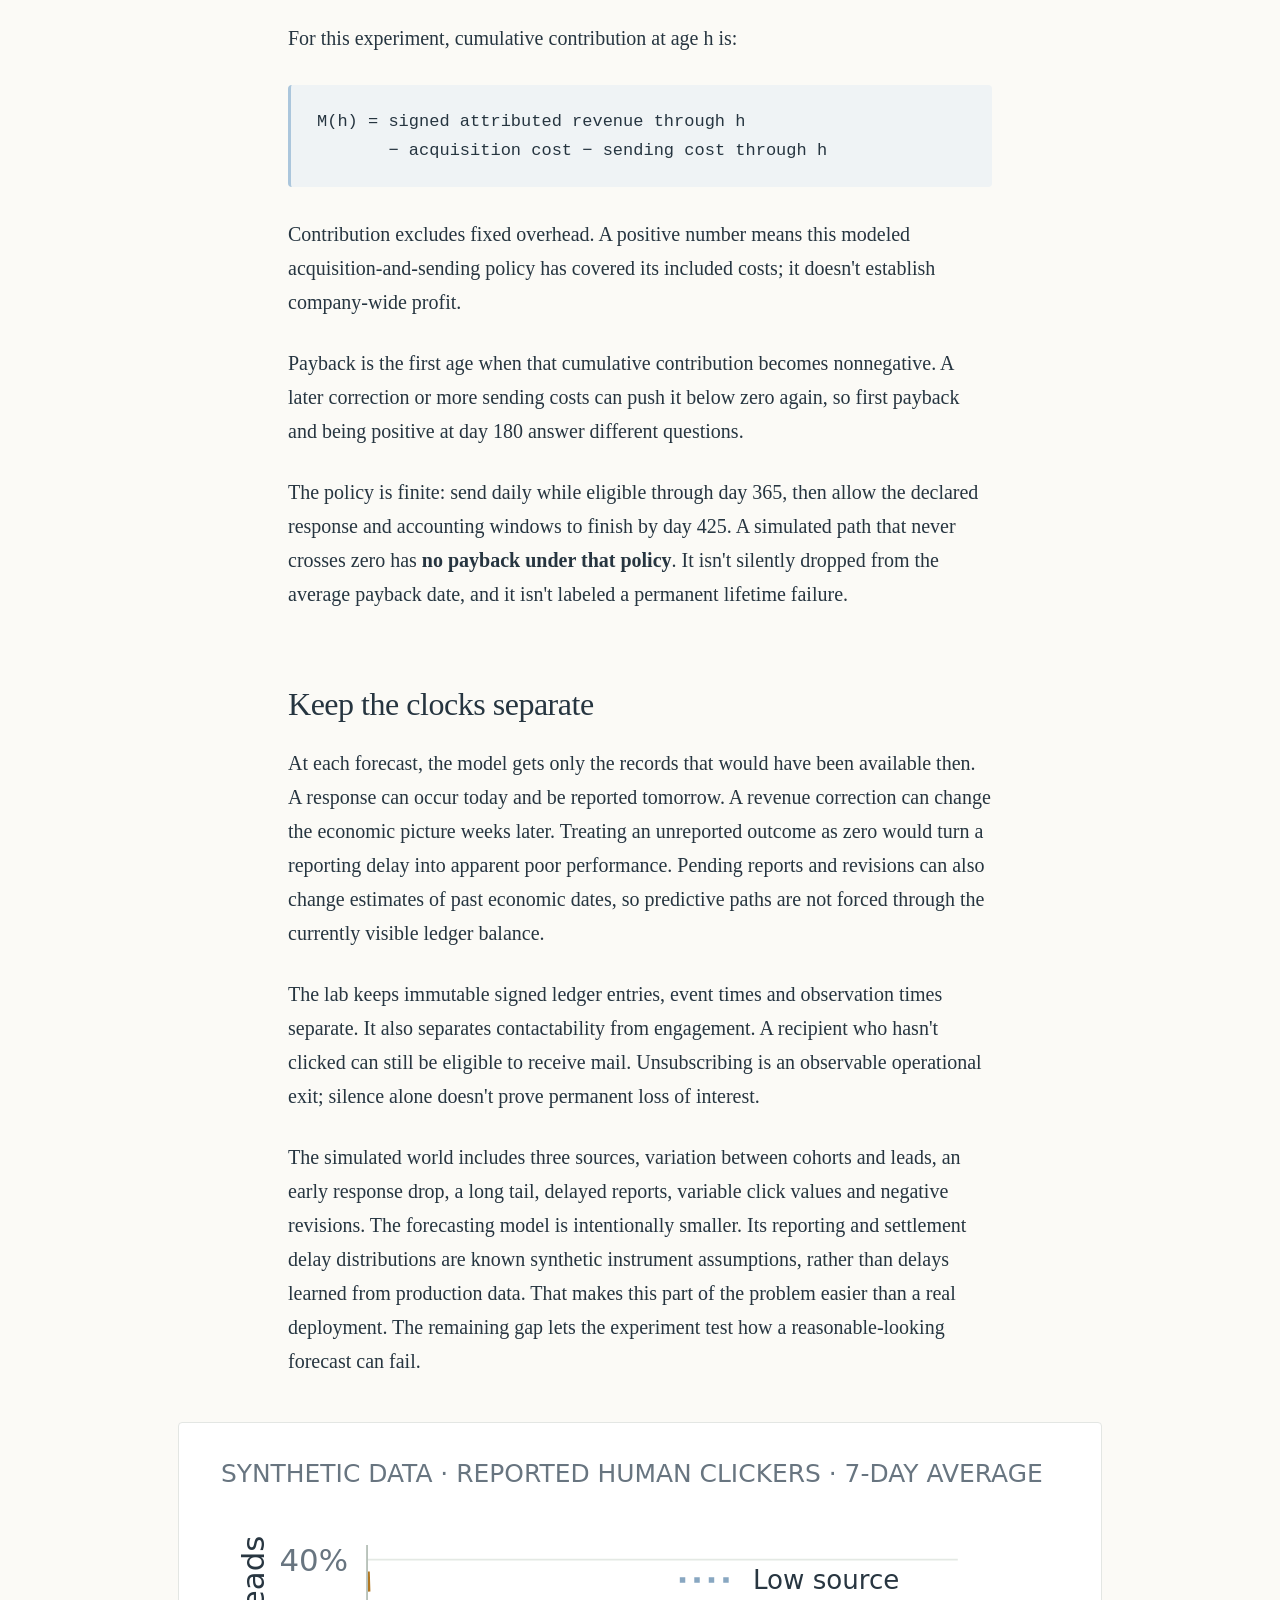
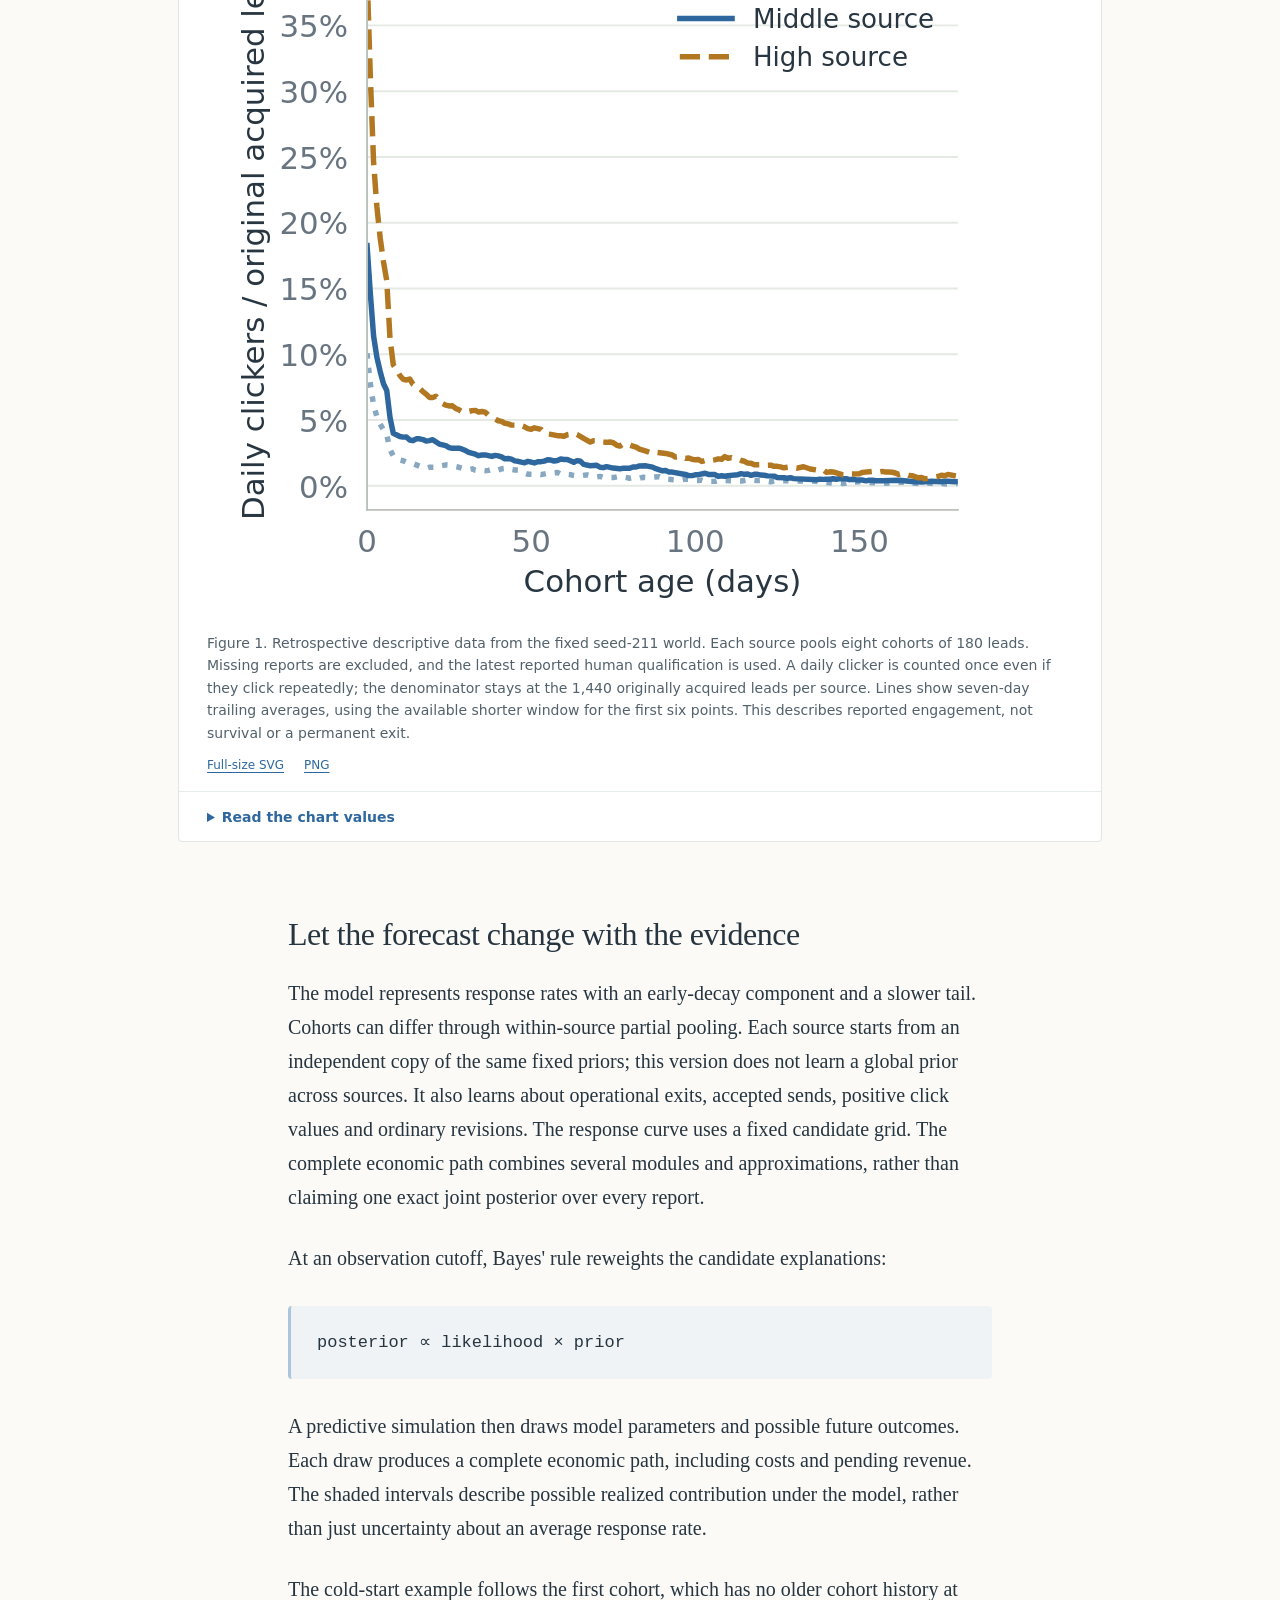
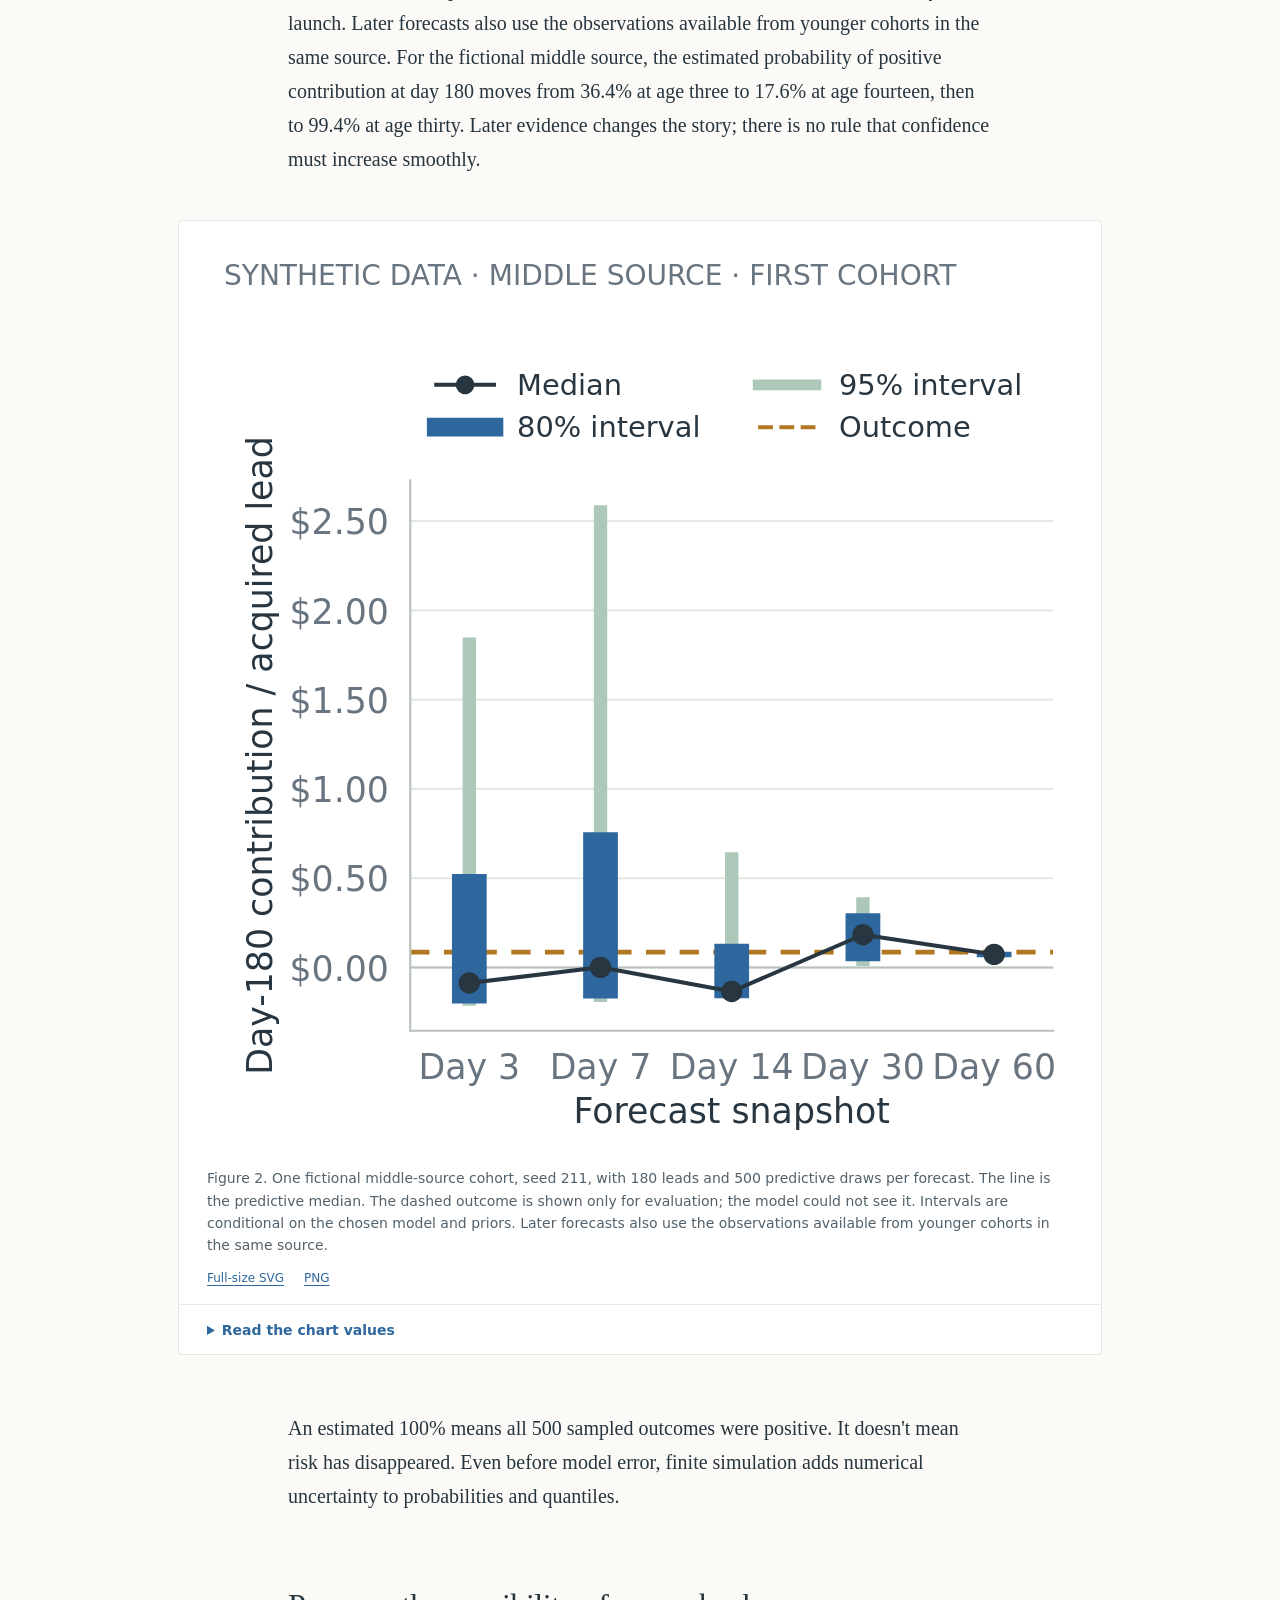
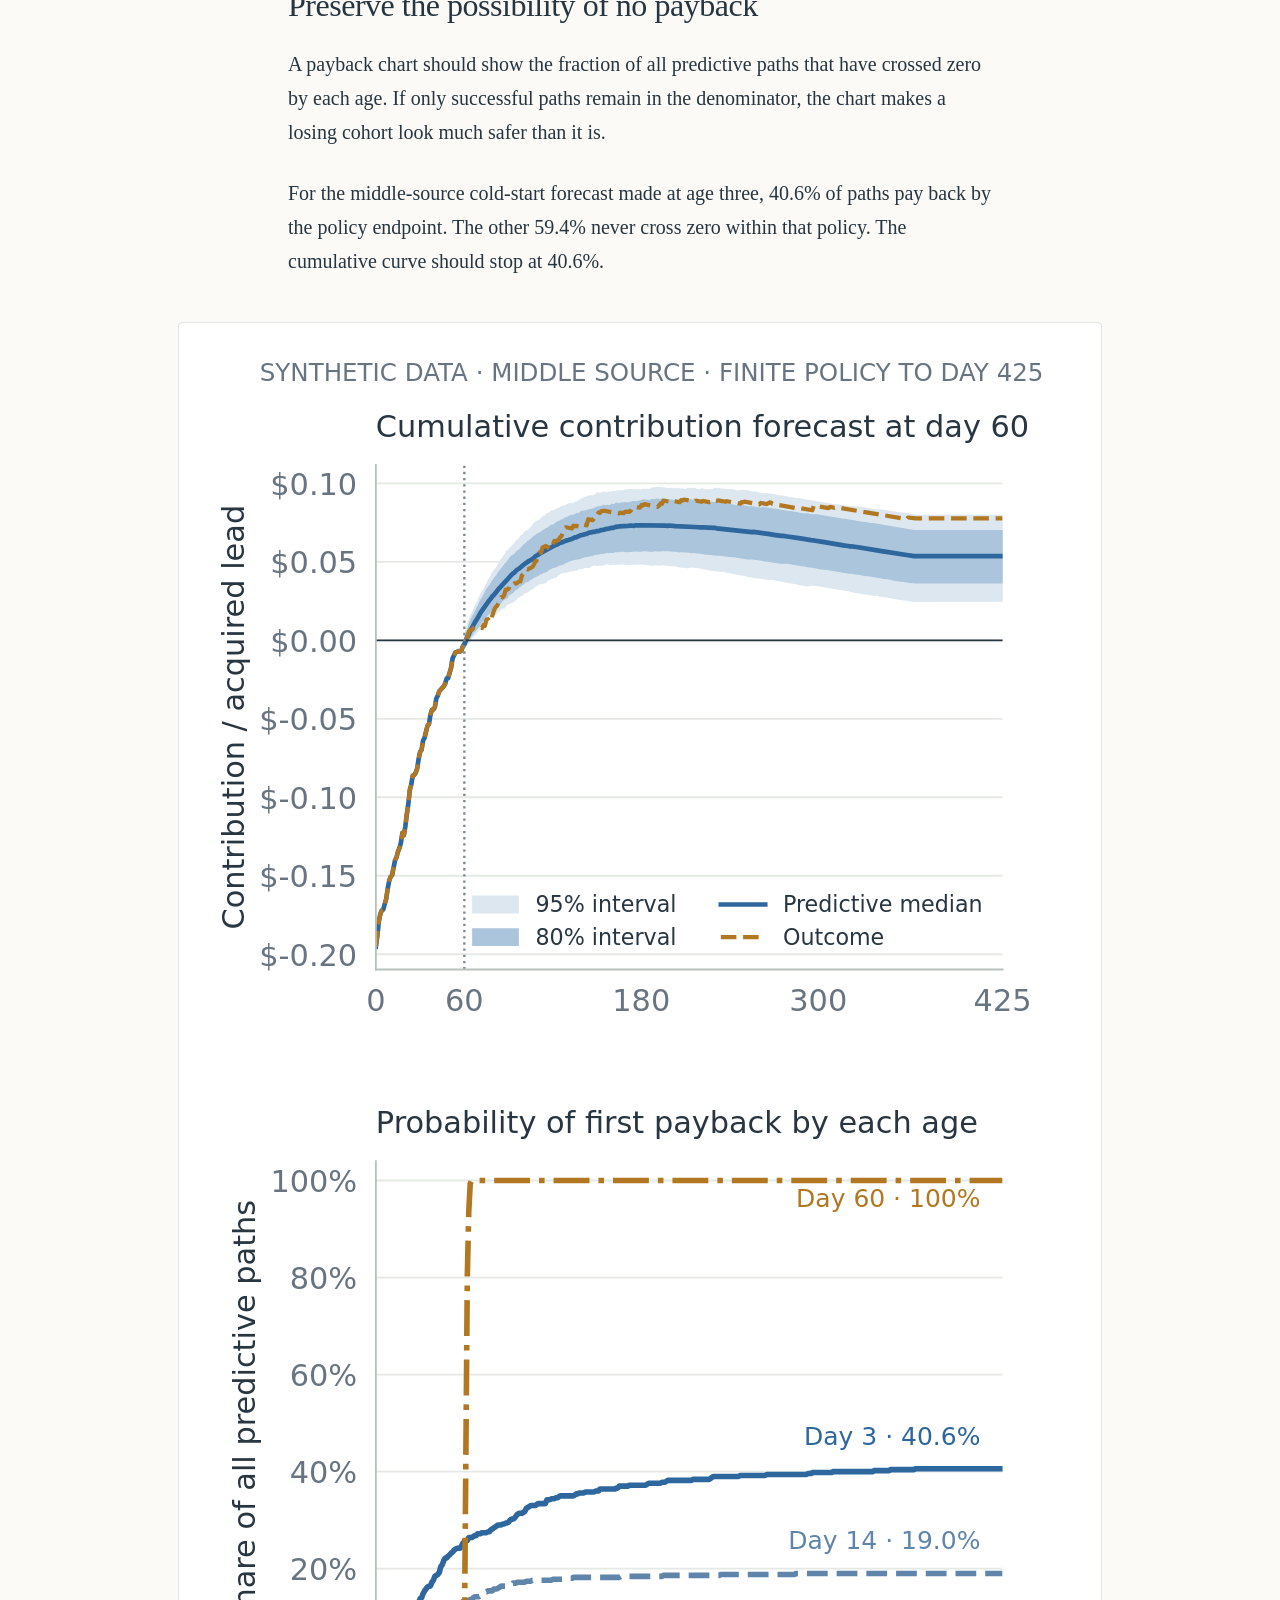
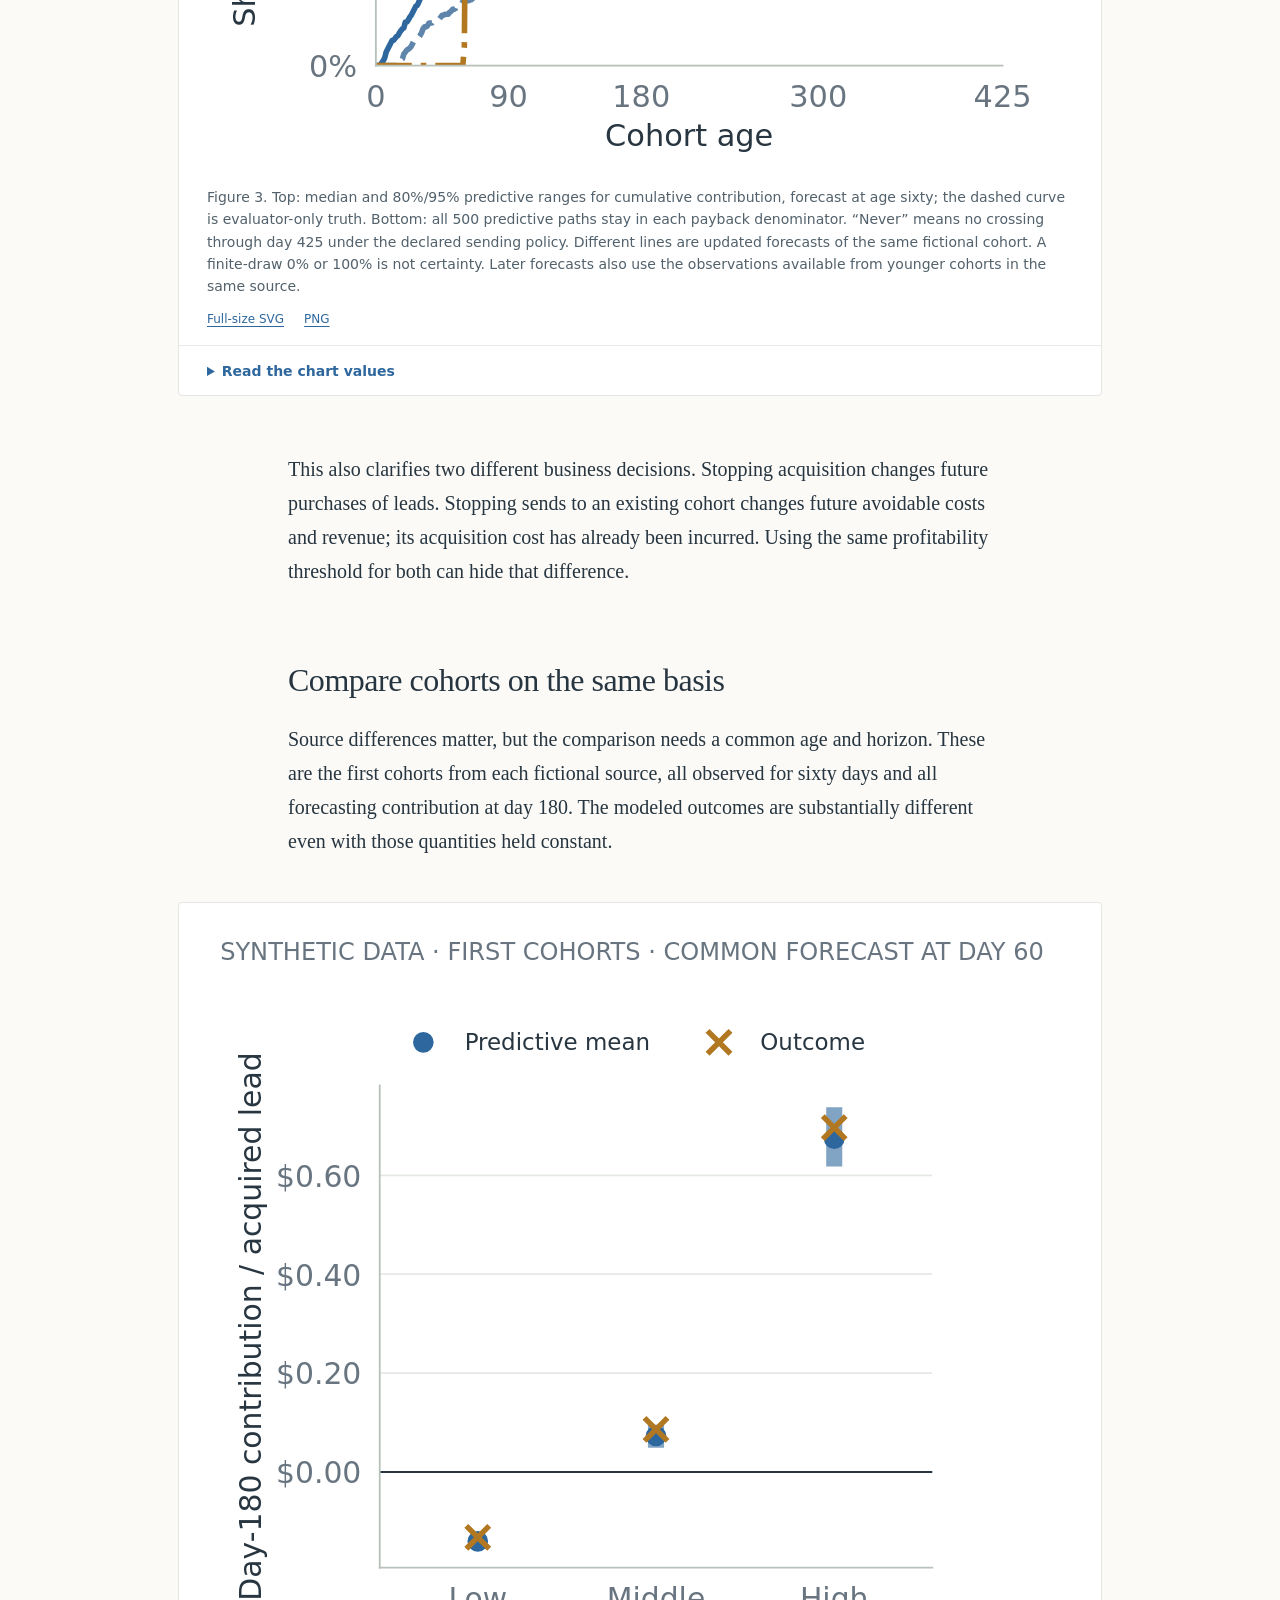
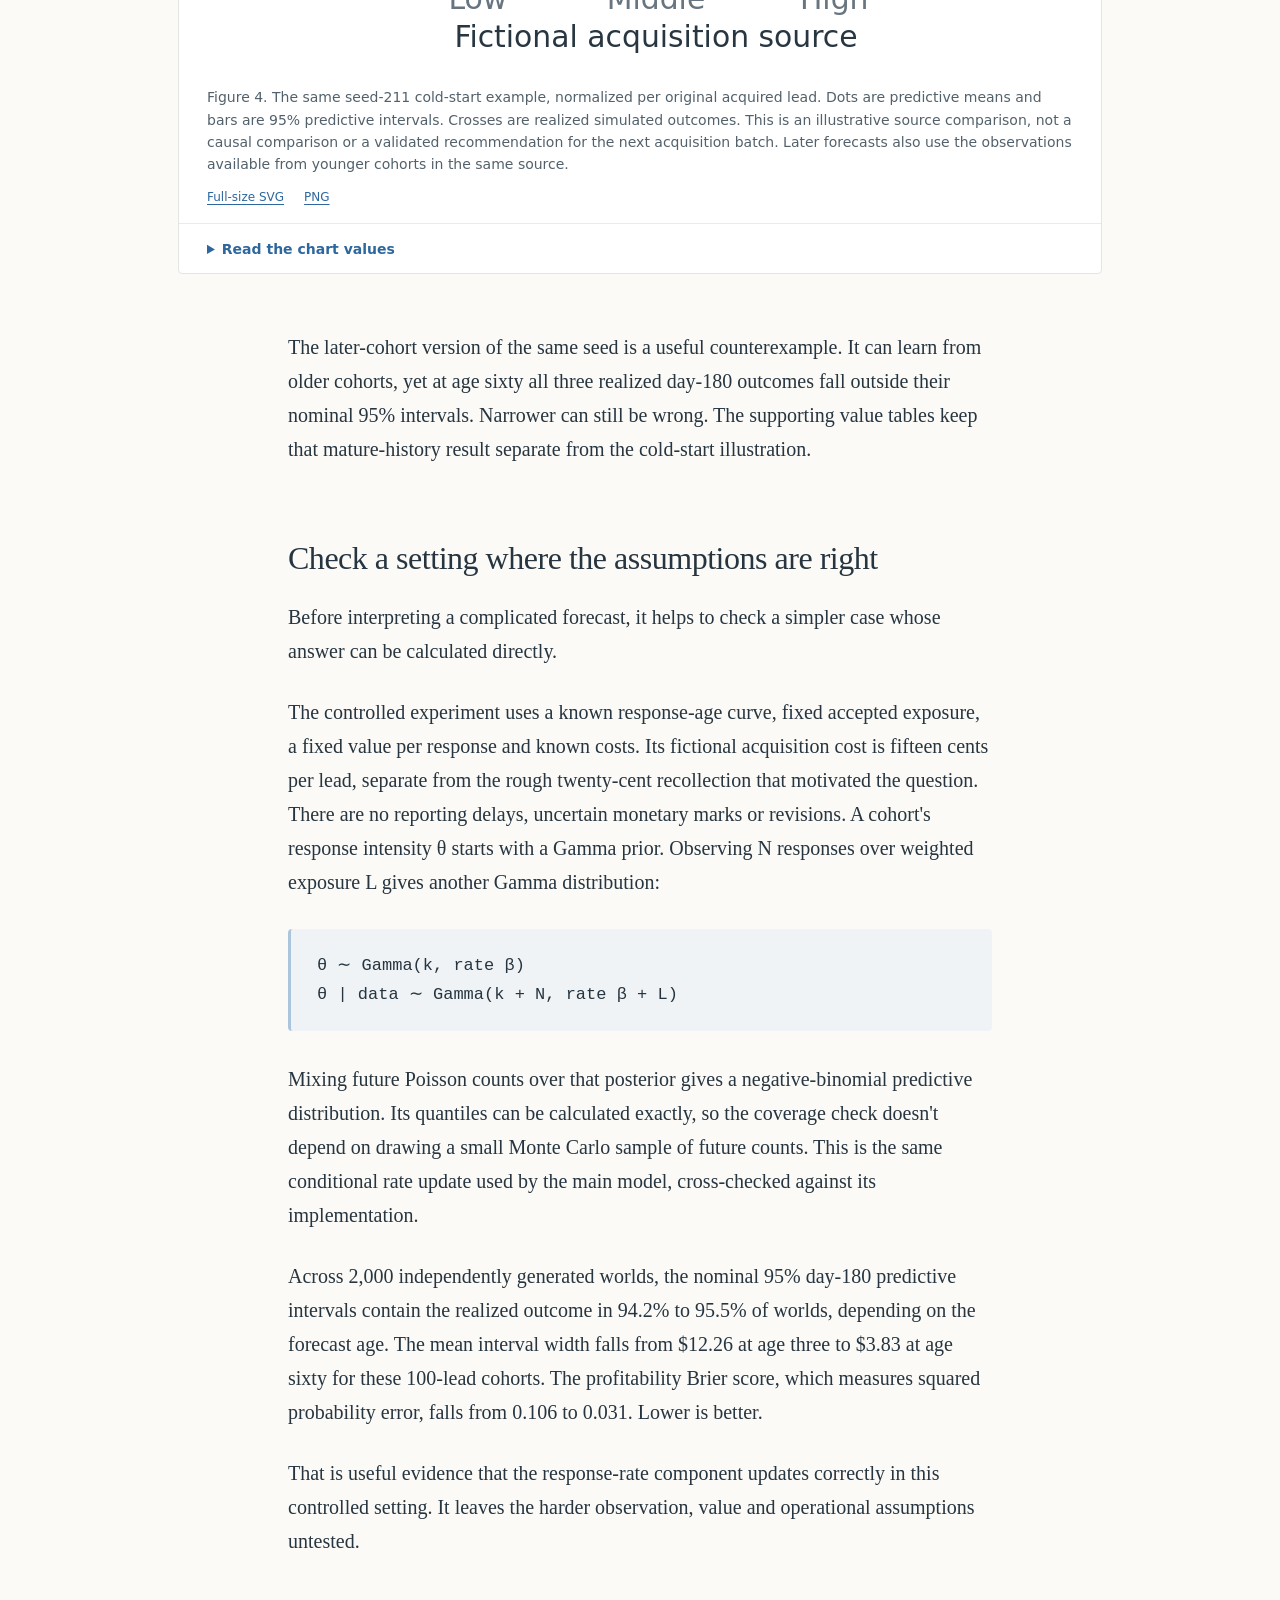
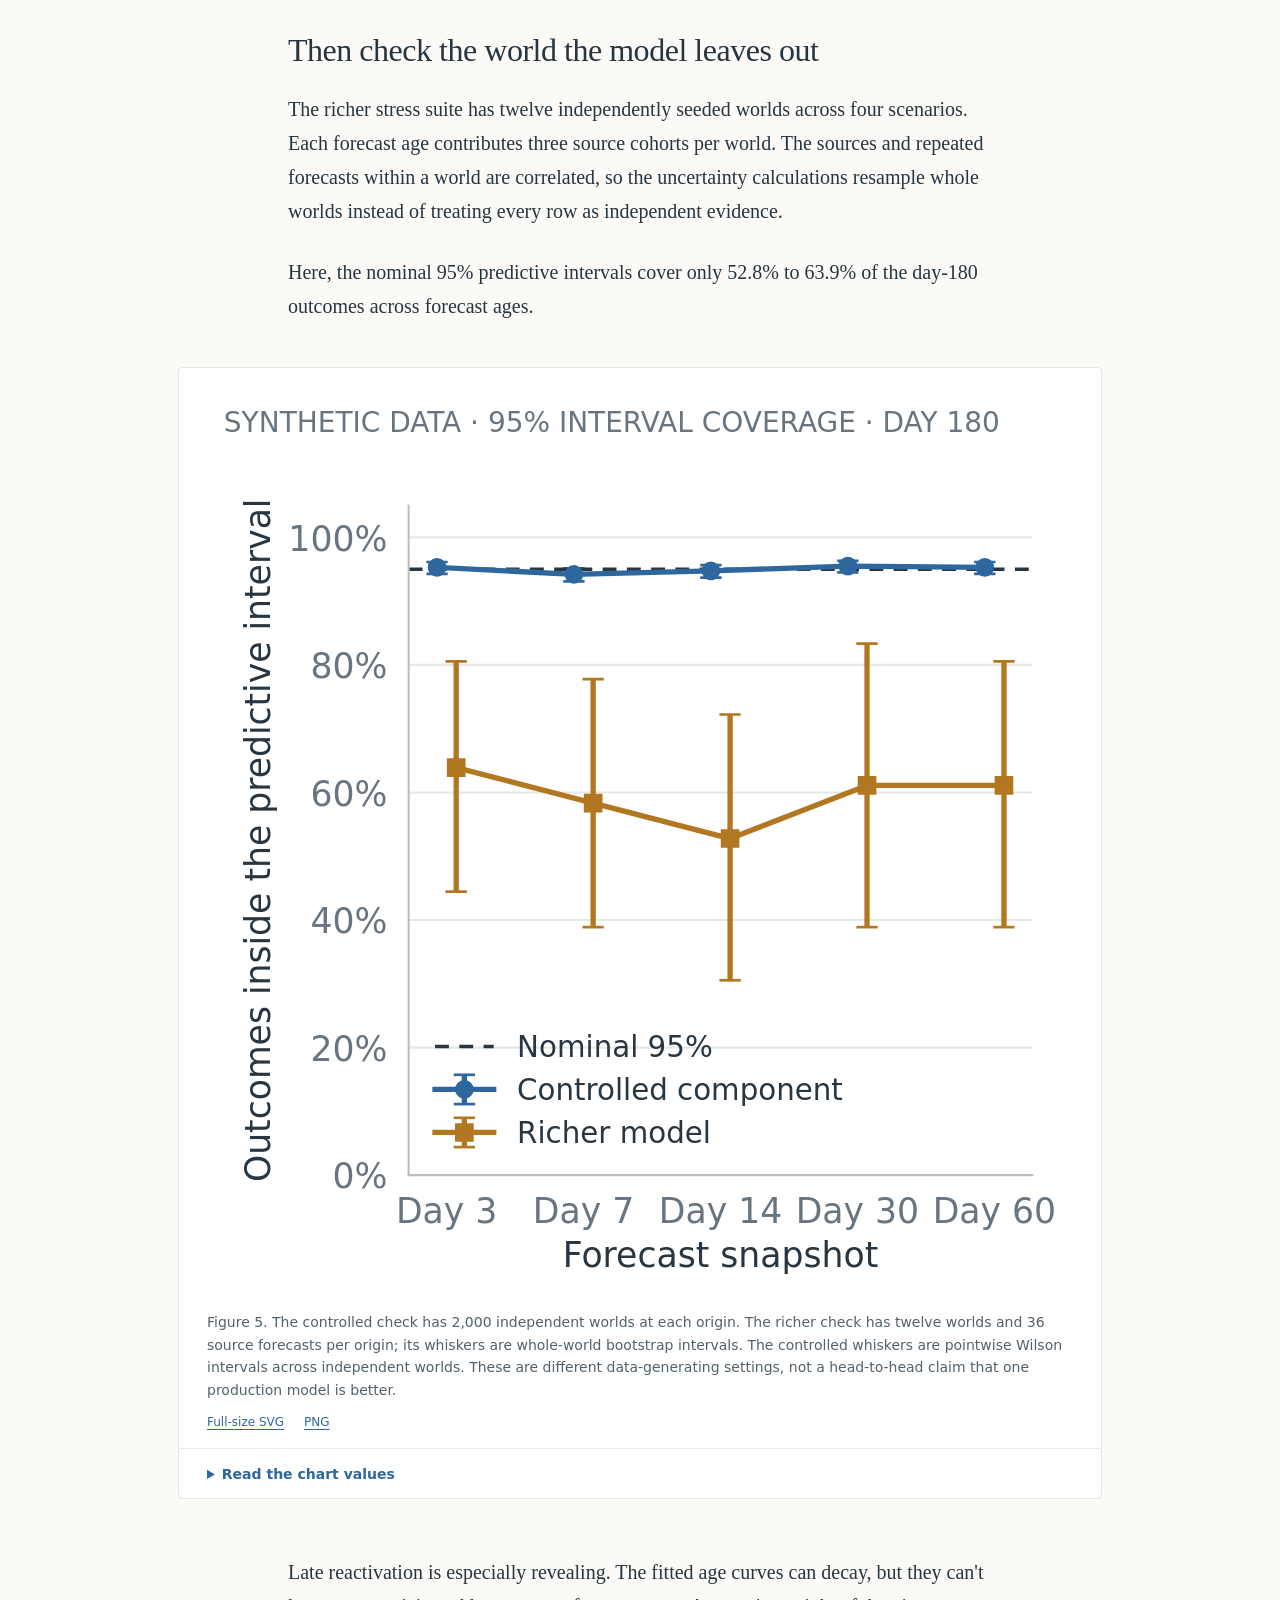
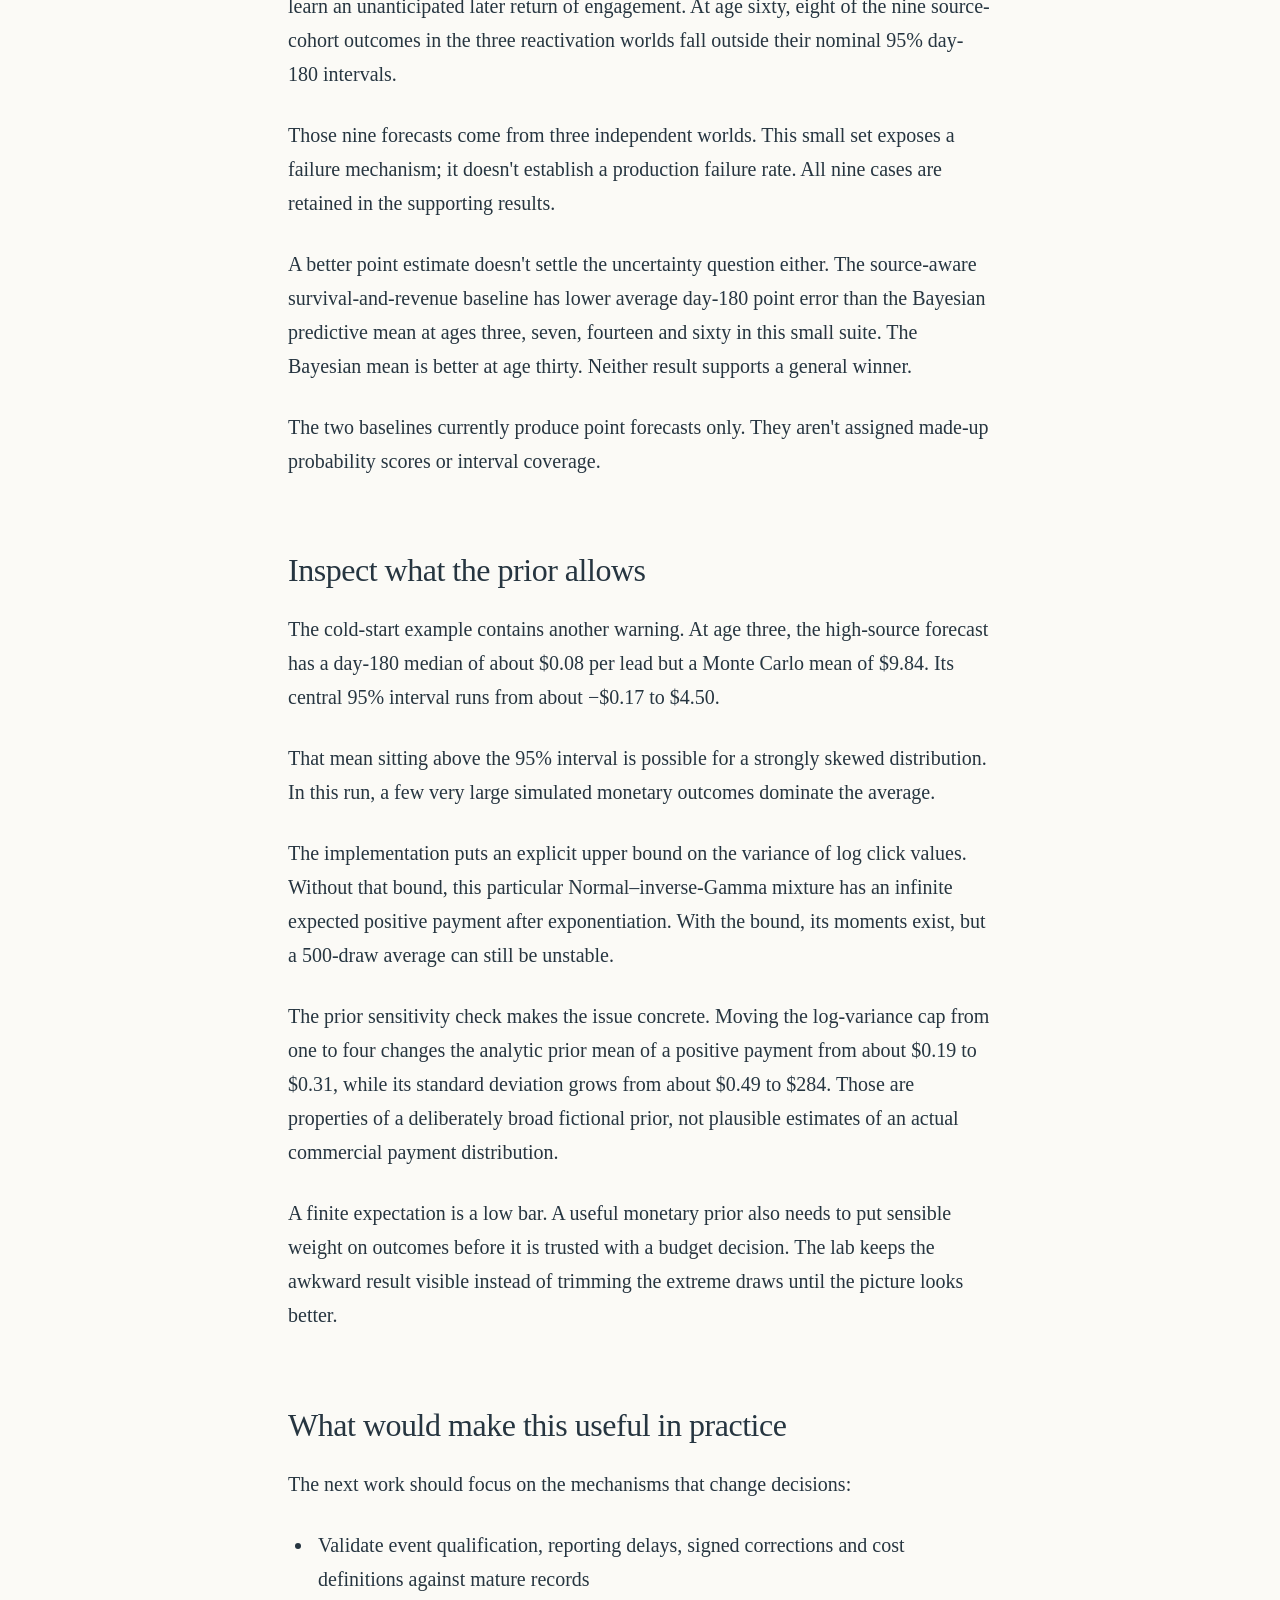
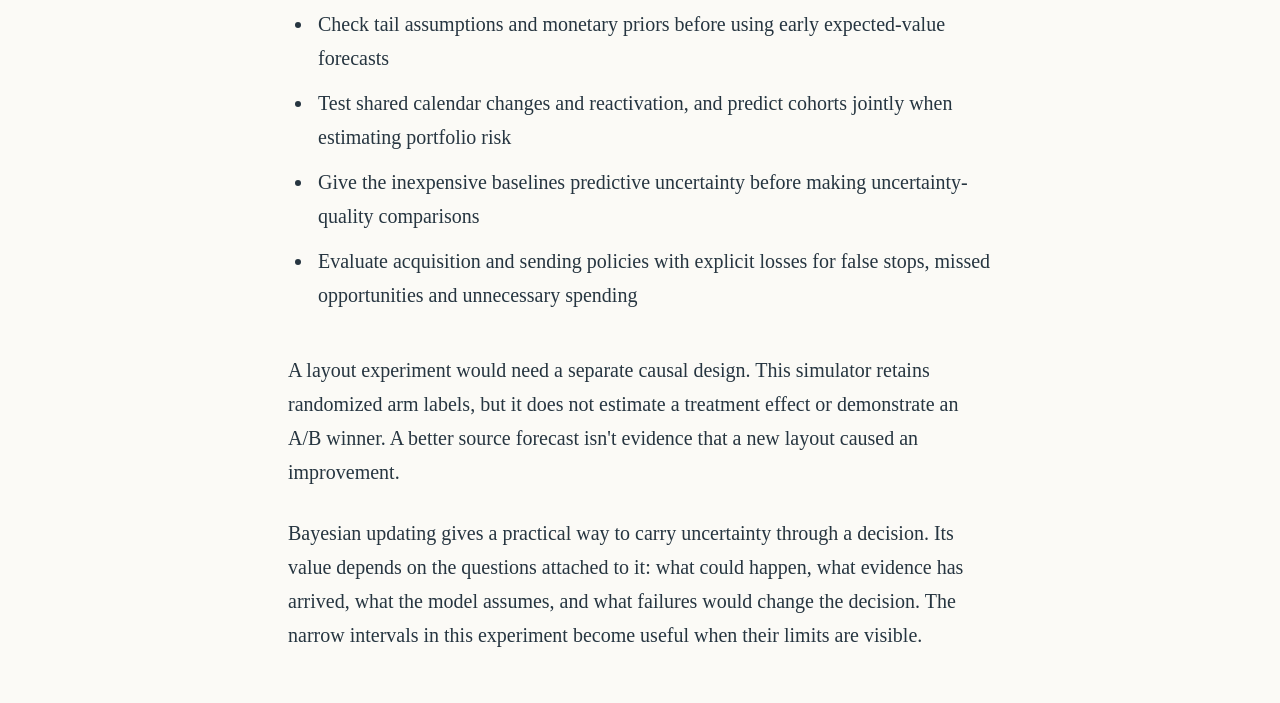
==== commit 629cceb0: "Clarify incoming-cohort evidence and source pooling in article" ====
--- a/article/index.html
+++ b/article/index.html
@@ -1,5 +1,5 @@
 <!doctype html><html lang="en"><head><meta charset="utf-8"><meta name="viewport" content="width=device-width, initial-scale=1"><meta name="robots" content="noindex,nofollow"><title>When does an email subscriber pay for itself? · Draft</title><meta name="description" content="A synthetic Bayesian experiment in cohort payback and uncertainty."><style>
 :root{--paper:#fbfaf6;--ink:#263540;--muted:#62717b;--blue:#2d679d;--amber:#b17721;--line:#d8dedf}*{box-sizing:border-box}html{scroll-behavior:smooth}body{margin:0;background:var(--paper);color:var(--ink);font-family:Georgia,"Times New Roman",serif;font-size:20px;line-height:1.7}a{color:var(--blue);text-decoration-thickness:1px;text-underline-offset:3px}a:hover{color:#19486e}a:focus-visible,summary:focus-visible{outline:3px solid #b17721;outline-offset:5px}header{max-width:1160px;margin:0 auto;padding:28px 38px;display:flex;justify-content:space-between;align-items:center;font:13px/1.3 system-ui,sans-serif;letter-spacing:.04em}header .name{font-weight:750;letter-spacing:.16em;font-size:13px;color:var(--ink);text-decoration:none}.status{font-size:11px;text-transform:uppercase;border:1px solid var(--line);padding:7px 11px;border-radius:100px;color:var(--muted)}.hero{max-width:900px;margin:45px auto 55px;padding:0 32px;text-align:left}.eyebrow{font:700 12px/1.4 system-ui,sans-serif;letter-spacing:.14em;text-transform:uppercase;color:var(--amber);margin:0 0 20px}h1{font-weight:500;font-size:clamp(42px,5.4vw,66px);line-height:1.08;letter-spacing:-.035em;margin:0 0 28px;max-width:850px}.dek{font-size:23px;line-height:1.5;color:#596a74;max-width:740px;margin:0 0 26px}.byline{font:13px/1.5 system-ui,sans-serif;color:var(--muted);display:flex;gap:15px;flex-wrap:wrap}.byline strong{color:var(--ink);font-weight:650}main{max-width:760px;margin:0 auto;padding:0 28px 80px}p{margin:0 0 1.35em}h2{font-weight:500;letter-spacing:-.015em;font-size:32px;line-height:1.2;margin:2.3em 0 .7em;scroll-margin-top:35px}h3{font:650 17px/1.4 system-ui,sans-serif;margin:2em 0 .7em}strong{font-weight:700}ul{padding-left:1.3em;margin:1em 0 1.5em}li{padding:0 0 .55em .2em}code{font:85%/1.5 ui-monospace,monospace}.equation{padding:22px 26px;background:#eff3f5;border-radius:4px;white-space:pre-wrap;overflow-wrap:anywhere;font-size:18px;line-height:1.6;margin:1.7em 0;border-left:3px solid #abc6dc}.equation code{font-size:17px}figure{margin:44px -110px 56px;padding:0;background:white;border:1px solid #e3e6e3;border-radius:4px;overflow:hidden}.chart{padding:16px 18px 0}.chart a{display:block}.chart img{display:block;width:100%;height:auto}.chart picture{display:block}figcaption{font:14px/1.6 system-ui,sans-serif;color:#52616b;padding:10px 28px 13px}.figure-tools{font:12px/1.4 system-ui,sans-serif;display:flex;gap:20px;padding:0 28px 17px}.values{border-top:1px solid #e6ebec;padding:0 28px 13px;font:14px/1.5 system-ui,sans-serif}.values summary{padding:15px 0 0;cursor:pointer;font-weight:650;color:var(--blue)}.values[open] summary{padding-bottom:15px}.table-wrap{overflow:auto}table{width:100%;border-collapse:collapse;font-size:13px;font-variant-numeric:tabular-nums}th{font-weight:650;text-align:left;background:#f3f6f7;color:#415565}td,th{padding:10px 9px;border-bottom:1px solid #e1e7e9;vertical-align:top}td{font-feature-settings:"tnum"}.table-note{font:12px/1.5 system-ui,sans-serif;margin:12px 0 0}.preview-note{font:13px/1.5 system-ui,sans-serif;color:var(--muted);border-top:1px solid var(--line);padding-top:24px;margin-top:45px}.jump{font:13px/1.4 system-ui,sans-serif;display:inline-block;margin-top:10px}footer{border-top:1px solid var(--line);padding:25px;text-align:center;font:12px/1.5 system-ui,sans-serif;color:var(--muted)}@media(max-width:1000px){figure{margin-left:-25px;margin-right:-25px}}@media(max-width:600px){body{font-size:18px;line-height:1.65}header{padding:20px 22px}.status{font-size:9px;padding:6px 8px}.hero{margin:32px auto 35px;padding:0 23px}h1{font-size:43px;line-height:1.1;letter-spacing:-.04em}.dek{font-size:20px}.eyebrow{font-size:10px;margin-bottom:16px}.byline{font-size:12px}main{padding:0 23px 50px}h2{font-size:29px;margin-top:2em}figure{margin:32px -13px 42px}.chart{padding:12px 2px 0}figcaption{padding:8px 14px 11px;font-size:13px}.figure-tools{padding:0 14px 15px}.values{padding:0 12px 13px}.values summary{font-size:14px}td,th{padding:8px 6px;font-size:13px}.equation{padding:18px 15px}.equation code{font-size:15px}}@media print{header,.status,.figure-tools,.values,.preview-note,footer{display:none}body{background:white;font-size:12pt}main{max-width:none;padding:0}.hero{margin:0 0 30px}h1{font-size:35pt}figure{margin:25px 0;break-inside:avoid}h2{break-after:avoid}a{color:inherit}}
 </style></head><body><header><a class="name" href="#top">NICK ROTH</a><span class="status">Local draft preview</span></header><div class="hero" id="top"><p class="eyebrow">Research notes · Bayesian decision making</p><h1>When does an email subscriber pay for itself?</h1><p class="dek">What early evidence can tell us about a cohort, and why a narrower forecast can still be wrong.</p><div class="byline"><strong>Nick Roth</strong><span>Draft · October 2026</span><span>Synthetic demonstration</span></div></div><main><p>At DealNews, I started a project I didn't have time to finish. The question was how to use Bayesian statistics and decision theory to understand the economics of paid email leads. I remember an average acquisition cost of roughly twenty cents per lead. That's an unverified recollection motivating the question, not a historical number being validated here.</p><p>This article rebuilds the problem as a synthetic experiment, without company records.</p><p>Buying an email lead creates a cost today and a stream of uncertain outcomes later. A few days of clicks might look encouraging, but the decision depends on what those clicks are worth, how long responses continue, and what it costs to keep sending.</p><p>The useful question is whether a cohort will recover its acquisition and sending costs, and how much confidence to put in that forecast while most of its history is still ahead of it.</p><p>This project explores that question with a small Bayesian model and a reproducible simulation. The result is encouraging in one narrow setting and uncomfortable in a more realistic one. When the model's assumptions generate the data, its uncertainty behaves well. When the simulated world includes mechanisms the model misses, the intervals can narrow around the wrong answer.</p><p><strong>Every modeled lead, price, click and outcome below is fictional. These are simulation results, not historical results from DealNews or any other company or campaign.</strong></p><h2 id="start-with-the-economics">Start with the economics</h2><p>Consider a cohort of paid email leads. Acquisition happens once. Sending incurs a small variable cost. Some recipients click repeatedly, some never click, and some disappear for a while before returning. A click may earn nothing, a small amount, or an unusually large payment. Reports and later corrections can arrive on different days.</p><p>For this experiment, cumulative contribution at age h is:</p><pre class="equation"><code>M(h) = signed attributed revenue through h
-       − acquisition cost − sending cost through h</code></pre><p>Contribution excludes fixed overhead. A positive number means this modeled acquisition-and-sending policy has covered its included costs; it doesn't establish company-wide profit.</p><p>Payback is the first age when that cumulative contribution becomes nonnegative. A later correction or more sending costs can push it below zero again, so first payback and being positive at day 180 answer different questions.</p><p>The policy is finite: send daily while eligible through day 365, then allow the declared response and accounting windows to finish by day 425. A simulated path that never crosses zero has <strong>no payback under that policy</strong>. It isn't silently dropped from the average payback date, and it isn't labeled a permanent lifetime failure.</p><h2 id="keep-the-clocks-separate">Keep the clocks separate</h2><p>At each forecast, the model gets only the records that would have been available then. A response can occur today and be reported tomorrow. A revenue correction can change the economic picture weeks later. Treating an unreported outcome as zero would turn a reporting delay into apparent poor performance. Pending reports and revisions can also change estimates of past economic dates, so predictive paths are not forced through the currently visible ledger balance.</p><p>The lab keeps immutable signed ledger entries, event times and observation times separate. It also separates contactability from engagement. A recipient who hasn't clicked can still be eligible to receive mail. Unsubscribing is an observable operational exit; silence alone doesn't prove permanent loss of interest.</p><p>The simulated world includes three sources, variation between cohorts and leads, an early response drop, a long tail, delayed reports, variable click values and negative revisions. The forecasting model is intentionally smaller. Its reporting and settlement delay distributions are known synthetic instrument assumptions, rather than delays learned from production data. That makes this part of the problem easier than a real deployment. The remaining gap lets the experiment test how a reasonable-looking forecast can fail.</p><figure id="01-engagement"><div class="chart"><a href="assets/01-engagement.svg" aria-label="Open full-size chart: Daily reported qualified human clickers divided by the original number of acquired leads, showing an early response decline and longer tail for three fictional sources."><picture><source media="(max-width: 600px)" srcset="assets/01-engagement-mobile.svg" type="image/svg+xml"><source srcset="assets/01-engagement.svg" type="image/svg+xml"><img src="assets/01-engagement.png" alt="Daily reported qualified human clickers divided by the original number of acquired leads, showing an early response decline and longer tail for three fictional sources." loading="eager"></picture></a></div><figcaption>Figure 1. Retrospective descriptive data from the fixed seed-211 world. Each source pools eight cohorts of 180 leads. Missing reports are excluded, and the latest reported human qualification is used. A daily clicker is counted once even if they click repeatedly; the denominator stays at the 1,440 originally acquired leads per source. Lines show seven-day trailing averages, using the available shorter window for the first six points. This describes reported engagement, not survival or a permanent exit.</figcaption><div class="figure-tools"><a href="assets/01-engagement.svg">Full-size SVG</a><a href="assets/01-engagement.png" download>PNG</a></div><details class="values"><summary>Read the chart values</summary><div class="table-wrap"><table><thead><tr><th scope="col">Source</th><th scope="col">Age 3*</th><th scope="col">Age 30</th><th scope="col">Age 180</th></tr></thead><tbody><tr><td>Low</td><td>5.3%</td><td>1.3%</td><td>0.2%</td></tr><tr><td>Middle</td><td>9.8%</td><td>2.7%</td><td>0.3%</td></tr><tr><td>High</td><td>21.2%</td><td>5.6%</td><td>0.7%</td></tr></tbody></table></div><p class="table-note">Reported daily clickers / original acquired leads. *Age 3 averages the four available days; later rows are seven-day trailing averages.</p></details></figure><h2 id="let-the-forecast-change-with-the-evidence">Let the forecast change with the evidence</h2><p>The model represents response rates with an early-decay component and a slower tail. Cohorts can differ while sharing information within a source. It also learns about operational exits, accepted sends, positive click values and ordinary revisions. The response curve uses a fixed candidate grid. The complete economic path combines several modules and approximations, rather than claiming one exact joint posterior over every report.</p><p>At an observation cutoff, Bayes' rule reweights the candidate explanations:</p><pre class="equation"><code>posterior ∝ likelihood × prior</code></pre><p>A predictive simulation then draws model parameters and possible future outcomes. Each draw produces a complete economic path, including costs and pending revenue. The shaded intervals describe possible realized contribution under the model, rather than just uncertainty about an average response rate.</p><p>The cold-start example follows the first cohort, with no older cohorts to learn from. For the fictional middle source, the estimated probability of positive contribution at day 180 moves from 36.4% at age three to 17.6% at age fourteen, then to 99.4% at age thirty. Later evidence changes the story; there is no rule that confidence must increase smoothly.</p><figure id="02-learning"><div class="chart"><a href="assets/02-learning.svg" aria-label="Open full-size chart: Median and 80% and 95% predictive intervals for day-180 contribution per lead, updating at cohort ages 3, 7, 14, 30 and 60. The early intervals are broad and shift before concentrating near the evaluator-only outcome."><picture><source media="(max-width: 600px)" srcset="assets/02-learning-mobile.svg" type="image/svg+xml"><source srcset="assets/02-learning.svg" type="image/svg+xml"><img src="assets/02-learning.png" alt="Median and 80% and 95% predictive intervals for day-180 contribution per lead, updating at cohort ages 3, 7, 14, 30 and 60. The early intervals are broad and shift before concentrating near the evaluator-only outcome." loading="eager"></picture></a></div><figcaption>Figure 2. One fictional middle-source cohort, seed 211, with 180 leads and 500 predictive draws per forecast. The line is the predictive median. The dashed outcome is shown only for evaluation; the model could not see it. Intervals are conditional on the chosen model and priors.</figcaption><div class="figure-tools"><a href="assets/02-learning.svg">Full-size SVG</a><a href="assets/02-learning.png" download>PNG</a></div><details class="values"><summary>Read the chart values</summary><div class="table-wrap"><table><thead><tr><th scope="col">Forecast age</th><th scope="col">Median / lead</th><th scope="col">95% predictive interval</th><th scope="col">P(positive at 180)</th></tr></thead><tbody><tr><td>3</td><td>−$0.087</td><td>−$0.214 to $1.847</td><td>36.4%</td></tr><tr><td>7</td><td>$0.001</td><td>−$0.194 to $2.588</td><td>50.0%</td></tr><tr><td>14</td><td>−$0.134</td><td>−$0.180 to $0.645</td><td>17.6%</td></tr><tr><td>30</td><td>$0.183</td><td>$0.009 to $0.393</td><td>99.4%</td></tr><tr><td>60</td><td>$0.073</td><td>$0.049 to $0.096</td><td>100.0%</td></tr></tbody></table></div></details></figure><p>An estimated 100% means all 500 sampled outcomes were positive. It doesn't mean risk has disappeared. Even before model error, finite simulation adds numerical uncertainty to probabilities and quantiles.</p><h2 id="preserve-the-possibility-of-no-payback">Preserve the possibility of no payback</h2><p>A payback chart should show the fraction of all predictive paths that have crossed zero by each age. If only successful paths remain in the denominator, the chart makes a losing cohort look much safer than it is.</p><p>For the middle-source cold-start forecast made at age three, 40.6% of paths pay back by the policy endpoint. The other 59.4% never cross zero within that policy. The cumulative curve should stop at 40.6%.</p><figure id="03-margin-payback"><div class="chart"><a href="assets/03-margin-payback.svg" aria-label="Open full-size chart: Two panels show predicted cumulative contribution at age 60, followed by unconditional payback curves updated at ages 3, 14 and 60. The age-three payback curve ends at 40.6%."><picture><source media="(max-width: 600px)" srcset="assets/03-margin-payback-mobile.svg" type="image/svg+xml"><source srcset="assets/03-margin-payback.svg" type="image/svg+xml"><img src="assets/03-margin-payback.png" alt="Two panels show predicted cumulative contribution at age 60, followed by unconditional payback curves updated at ages 3, 14 and 60. The age-three payback curve ends at 40.6%." loading="eager"></picture></a></div><figcaption>Figure 3. Top: median and 80%/95% predictive ranges for cumulative contribution, forecast at age sixty; the dashed curve is evaluator-only truth. Bottom: all 500 predictive paths stay in each payback denominator. “Never” means no crossing through day 425 under the declared sending policy. Different lines are updated forecasts of the same fictional cohort. A finite-draw 0% or 100% is not certainty.</figcaption><div class="figure-tools"><a href="assets/03-margin-payback.svg">Full-size SVG</a><a href="assets/03-margin-payback.png" download>PNG</a></div><details class="values"><summary>Read the chart values</summary><div class="table-wrap"><table><thead><tr><th scope="col">Forecast age</th><th scope="col">First payback by 180</th><th scope="col">First payback by 425</th><th scope="col">No first payback by 425</th></tr></thead><tbody><tr><td>3</td><td>37.2%</td><td>40.6%</td><td>59.4%</td></tr><tr><td>14</td><td>18.4%</td><td>19.0%</td><td>81.0%</td></tr><tr><td>60</td><td>100.0%</td><td>100.0%</td><td>0.0%</td></tr></tbody></table></div></details></figure><p>This also clarifies two different business decisions. Stopping acquisition changes future purchases of leads. Stopping sends to an existing cohort changes future avoidable costs and revenue; its acquisition cost has already been incurred. Using the same profitability threshold for both can hide that difference.</p><h2 id="compare-cohorts-on-the-same-basis">Compare cohorts on the same basis</h2><p>Source differences matter, but the comparison needs a common age and horizon. These are the first cohorts from each fictional source, all observed for sixty days and all forecasting contribution at day 180. The modeled outcomes are substantially different even with those quantities held constant.</p><figure id="04-sources"><div class="chart"><a href="assets/04-sources.svg" aria-label="Open full-size chart: Day-180 predictive contribution for the low, middle and high fictional sources at the common forecast age of 60, with 95% intervals and evaluator-only outcomes."><picture><source media="(max-width: 600px)" srcset="assets/04-sources-mobile.svg" type="image/svg+xml"><source srcset="assets/04-sources.svg" type="image/svg+xml"><img src="assets/04-sources.png" alt="Day-180 predictive contribution for the low, middle and high fictional sources at the common forecast age of 60, with 95% intervals and evaluator-only outcomes." loading="eager"></picture></a></div><figcaption>Figure 4. The same seed-211 cold-start example, normalized per original acquired lead. Dots are predictive means and bars are 95% predictive intervals. Crosses are realized simulated outcomes. This is an illustrative source comparison, not a causal comparison or a validated recommendation for the next acquisition batch.</figcaption><div class="figure-tools"><a href="assets/04-sources.svg">Full-size SVG</a><a href="assets/04-sources.png" download>PNG</a></div><details class="values"><summary>Read the chart values</summary><div class="table-wrap"><table><thead><tr><th scope="col">Source</th><th scope="col">Mean / lead</th><th scope="col">95% predictive interval</th><th scope="col">Outcome / lead</th></tr></thead><tbody><tr><td>Low</td><td>−$0.141</td><td>−$0.149 to −$0.130</td><td>−$0.132</td></tr><tr><td>Middle</td><td>$0.073</td><td>$0.049 to $0.096</td><td>$0.086</td></tr><tr><td>High</td><td>$0.674</td><td>$0.618 to $0.738</td><td>$0.696</td></tr></tbody></table></div><h4>Mature-history counterexample</h4><p class="table-note">Later cohort w07, with older cohorts available; same forecast age60 and horizon180. All three outcomes miss the interval.</p><div class="table-wrap"><table><thead><tr><th scope="col">Source</th><th scope="col">95% predictive interval</th><th scope="col">Outcome / lead</th><th scope="col">Covered?</th></tr></thead><tbody><tr><td>Low</td><td>−$0.151 to −$0.134</td><td>−$0.130</td><td>Outside</td></tr><tr><td>Middle</td><td>$0.149 to $0.202</td><td>$0.210</td><td>Outside</td></tr><tr><td>High</td><td>$1.495 to $1.647</td><td>$1.713</td><td>Outside</td></tr></tbody></table></div></details></figure><p>The later-cohort version of the same seed is a useful counterexample. It can learn from older cohorts, yet at age sixty all three realized day-180 outcomes fall outside their nominal 95% intervals. Narrower can still be wrong. The supporting value tables keep that mature-history result separate from the cold-start illustration.</p><h2 id="check-a-setting-where-the-assumptions-are-right">Check a setting where the assumptions are right</h2><p>Before interpreting a complicated forecast, it helps to check a simpler case whose answer can be calculated directly.</p><p>The controlled experiment uses a known response-age curve, fixed accepted exposure, a fixed value per response and known costs. Its fictional acquisition cost is fifteen cents per lead, separate from the rough twenty-cent recollection that motivated the question. There are no reporting delays, uncertain monetary marks or revisions. A cohort's response intensity θ starts with a Gamma prior. Observing N responses over weighted exposure L gives another Gamma distribution:</p><pre class="equation"><code>θ ∼ Gamma(k, rate β)
+       − acquisition cost − sending cost through h</code></pre><p>Contribution excludes fixed overhead. A positive number means this modeled acquisition-and-sending policy has covered its included costs; it doesn't establish company-wide profit.</p><p>Payback is the first age when that cumulative contribution becomes nonnegative. A later correction or more sending costs can push it below zero again, so first payback and being positive at day 180 answer different questions.</p><p>The policy is finite: send daily while eligible through day 365, then allow the declared response and accounting windows to finish by day 425. A simulated path that never crosses zero has <strong>no payback under that policy</strong>. It isn't silently dropped from the average payback date, and it isn't labeled a permanent lifetime failure.</p><h2 id="keep-the-clocks-separate">Keep the clocks separate</h2><p>At each forecast, the model gets only the records that would have been available then. A response can occur today and be reported tomorrow. A revenue correction can change the economic picture weeks later. Treating an unreported outcome as zero would turn a reporting delay into apparent poor performance. Pending reports and revisions can also change estimates of past economic dates, so predictive paths are not forced through the currently visible ledger balance.</p><p>The lab keeps immutable signed ledger entries, event times and observation times separate. It also separates contactability from engagement. A recipient who hasn't clicked can still be eligible to receive mail. Unsubscribing is an observable operational exit; silence alone doesn't prove permanent loss of interest.</p><p>The simulated world includes three sources, variation between cohorts and leads, an early response drop, a long tail, delayed reports, variable click values and negative revisions. The forecasting model is intentionally smaller. Its reporting and settlement delay distributions are known synthetic instrument assumptions, rather than delays learned from production data. That makes this part of the problem easier than a real deployment. The remaining gap lets the experiment test how a reasonable-looking forecast can fail.</p><figure id="01-engagement"><div class="chart"><a href="assets/01-engagement.svg" aria-label="Open full-size chart: Daily reported qualified human clickers divided by the original number of acquired leads, showing an early response decline and longer tail for three fictional sources."><picture><source media="(max-width: 600px)" srcset="assets/01-engagement-mobile.svg" type="image/svg+xml"><source srcset="assets/01-engagement.svg" type="image/svg+xml"><img src="assets/01-engagement.png" alt="Daily reported qualified human clickers divided by the original number of acquired leads, showing an early response decline and longer tail for three fictional sources." loading="eager"></picture></a></div><figcaption>Figure 1. Retrospective descriptive data from the fixed seed-211 world. Each source pools eight cohorts of 180 leads. Missing reports are excluded, and the latest reported human qualification is used. A daily clicker is counted once even if they click repeatedly; the denominator stays at the 1,440 originally acquired leads per source. Lines show seven-day trailing averages, using the available shorter window for the first six points. This describes reported engagement, not survival or a permanent exit.</figcaption><div class="figure-tools"><a href="assets/01-engagement.svg">Full-size SVG</a><a href="assets/01-engagement.png" download>PNG</a></div><details class="values"><summary>Read the chart values</summary><div class="table-wrap"><table><thead><tr><th scope="col">Source</th><th scope="col">Age 3*</th><th scope="col">Age 30</th><th scope="col">Age 180</th></tr></thead><tbody><tr><td>Low</td><td>5.3%</td><td>1.3%</td><td>0.2%</td></tr><tr><td>Middle</td><td>9.8%</td><td>2.7%</td><td>0.3%</td></tr><tr><td>High</td><td>21.2%</td><td>5.6%</td><td>0.7%</td></tr></tbody></table></div><p class="table-note">Reported daily clickers / original acquired leads. *Age 3 averages the four available days; later rows are seven-day trailing averages.</p></details></figure><h2 id="let-the-forecast-change-with-the-evidence">Let the forecast change with the evidence</h2><p>The model represents response rates with an early-decay component and a slower tail. Cohorts can differ through within-source partial pooling. Each source starts from an independent copy of the same fixed priors; this version does not learn a global prior across sources. It also learns about operational exits, accepted sends, positive click values and ordinary revisions. The response curve uses a fixed candidate grid. The complete economic path combines several modules and approximations, rather than claiming one exact joint posterior over every report.</p><p>At an observation cutoff, Bayes' rule reweights the candidate explanations:</p><pre class="equation"><code>posterior ∝ likelihood × prior</code></pre><p>A predictive simulation then draws model parameters and possible future outcomes. Each draw produces a complete economic path, including costs and pending revenue. The shaded intervals describe possible realized contribution under the model, rather than just uncertainty about an average response rate.</p><p>The cold-start example follows the first cohort, which has no older cohort history at launch. Later forecasts also use the observations available from younger cohorts in the same source. For the fictional middle source, the estimated probability of positive contribution at day 180 moves from 36.4% at age three to 17.6% at age fourteen, then to 99.4% at age thirty. Later evidence changes the story; there is no rule that confidence must increase smoothly.</p><figure id="02-learning"><div class="chart"><a href="assets/02-learning.svg" aria-label="Open full-size chart: Median and 80% and 95% predictive intervals for day-180 contribution per lead, updating at cohort ages 3, 7, 14, 30 and 60. The early intervals are broad and shift before concentrating near the evaluator-only outcome."><picture><source media="(max-width: 600px)" srcset="assets/02-learning-mobile.svg" type="image/svg+xml"><source srcset="assets/02-learning.svg" type="image/svg+xml"><img src="assets/02-learning.png" alt="Median and 80% and 95% predictive intervals for day-180 contribution per lead, updating at cohort ages 3, 7, 14, 30 and 60. The early intervals are broad and shift before concentrating near the evaluator-only outcome." loading="eager"></picture></a></div><figcaption>Figure 2. One fictional middle-source cohort, seed 211, with 180 leads and 500 predictive draws per forecast. The line is the predictive median. The dashed outcome is shown only for evaluation; the model could not see it. Intervals are conditional on the chosen model and priors. Later forecasts also use the observations available from younger cohorts in the same source.</figcaption><div class="figure-tools"><a href="assets/02-learning.svg">Full-size SVG</a><a href="assets/02-learning.png" download>PNG</a></div><details class="values"><summary>Read the chart values</summary><div class="table-wrap"><table><thead><tr><th scope="col">Forecast age</th><th scope="col">Median / lead</th><th scope="col">95% predictive interval</th><th scope="col">P(positive at 180)</th></tr></thead><tbody><tr><td>3</td><td>−$0.087</td><td>−$0.214 to $1.847</td><td>36.4%</td></tr><tr><td>7</td><td>$0.001</td><td>−$0.194 to $2.588</td><td>50.0%</td></tr><tr><td>14</td><td>−$0.134</td><td>−$0.180 to $0.645</td><td>17.6%</td></tr><tr><td>30</td><td>$0.183</td><td>$0.009 to $0.393</td><td>99.4%</td></tr><tr><td>60</td><td>$0.073</td><td>$0.049 to $0.096</td><td>100.0%</td></tr></tbody></table></div></details></figure><p>An estimated 100% means all 500 sampled outcomes were positive. It doesn't mean risk has disappeared. Even before model error, finite simulation adds numerical uncertainty to probabilities and quantiles.</p><h2 id="preserve-the-possibility-of-no-payback">Preserve the possibility of no payback</h2><p>A payback chart should show the fraction of all predictive paths that have crossed zero by each age. If only successful paths remain in the denominator, the chart makes a losing cohort look much safer than it is.</p><p>For the middle-source cold-start forecast made at age three, 40.6% of paths pay back by the policy endpoint. The other 59.4% never cross zero within that policy. The cumulative curve should stop at 40.6%.</p><figure id="03-margin-payback"><div class="chart"><a href="assets/03-margin-payback.svg" aria-label="Open full-size chart: Two panels show predicted cumulative contribution at age 60, followed by unconditional payback curves updated at ages 3, 14 and 60. The age-three payback curve ends at 40.6%."><picture><source media="(max-width: 600px)" srcset="assets/03-margin-payback-mobile.svg" type="image/svg+xml"><source srcset="assets/03-margin-payback.svg" type="image/svg+xml"><img src="assets/03-margin-payback.png" alt="Two panels show predicted cumulative contribution at age 60, followed by unconditional payback curves updated at ages 3, 14 and 60. The age-three payback curve ends at 40.6%." loading="eager"></picture></a></div><figcaption>Figure 3. Top: median and 80%/95% predictive ranges for cumulative contribution, forecast at age sixty; the dashed curve is evaluator-only truth. Bottom: all 500 predictive paths stay in each payback denominator. “Never” means no crossing through day 425 under the declared sending policy. Different lines are updated forecasts of the same fictional cohort. A finite-draw 0% or 100% is not certainty. Later forecasts also use the observations available from younger cohorts in the same source.</figcaption><div class="figure-tools"><a href="assets/03-margin-payback.svg">Full-size SVG</a><a href="assets/03-margin-payback.png" download>PNG</a></div><details class="values"><summary>Read the chart values</summary><div class="table-wrap"><table><thead><tr><th scope="col">Forecast age</th><th scope="col">First payback by 180</th><th scope="col">First payback by 425</th><th scope="col">No first payback by 425</th></tr></thead><tbody><tr><td>3</td><td>37.2%</td><td>40.6%</td><td>59.4%</td></tr><tr><td>14</td><td>18.4%</td><td>19.0%</td><td>81.0%</td></tr><tr><td>60</td><td>100.0%</td><td>100.0%</td><td>0.0%</td></tr></tbody></table></div></details></figure><p>This also clarifies two different business decisions. Stopping acquisition changes future purchases of leads. Stopping sends to an existing cohort changes future avoidable costs and revenue; its acquisition cost has already been incurred. Using the same profitability threshold for both can hide that difference.</p><h2 id="compare-cohorts-on-the-same-basis">Compare cohorts on the same basis</h2><p>Source differences matter, but the comparison needs a common age and horizon. These are the first cohorts from each fictional source, all observed for sixty days and all forecasting contribution at day 180. The modeled outcomes are substantially different even with those quantities held constant.</p><figure id="04-sources"><div class="chart"><a href="assets/04-sources.svg" aria-label="Open full-size chart: Day-180 predictive contribution for the low, middle and high fictional sources at the common forecast age of 60, with 95% intervals and evaluator-only outcomes."><picture><source media="(max-width: 600px)" srcset="assets/04-sources-mobile.svg" type="image/svg+xml"><source srcset="assets/04-sources.svg" type="image/svg+xml"><img src="assets/04-sources.png" alt="Day-180 predictive contribution for the low, middle and high fictional sources at the common forecast age of 60, with 95% intervals and evaluator-only outcomes." loading="eager"></picture></a></div><figcaption>Figure 4. The same seed-211 cold-start example, normalized per original acquired lead. Dots are predictive means and bars are 95% predictive intervals. Crosses are realized simulated outcomes. This is an illustrative source comparison, not a causal comparison or a validated recommendation for the next acquisition batch. Later forecasts also use the observations available from younger cohorts in the same source.</figcaption><div class="figure-tools"><a href="assets/04-sources.svg">Full-size SVG</a><a href="assets/04-sources.png" download>PNG</a></div><details class="values"><summary>Read the chart values</summary><div class="table-wrap"><table><thead><tr><th scope="col">Source</th><th scope="col">Mean / lead</th><th scope="col">95% predictive interval</th><th scope="col">Outcome / lead</th></tr></thead><tbody><tr><td>Low</td><td>−$0.141</td><td>−$0.149 to −$0.130</td><td>−$0.132</td></tr><tr><td>Middle</td><td>$0.073</td><td>$0.049 to $0.096</td><td>$0.086</td></tr><tr><td>High</td><td>$0.674</td><td>$0.618 to $0.738</td><td>$0.696</td></tr></tbody></table></div><h4>Mature-history counterexample</h4><p class="table-note">Later cohort w07, with older cohorts available; same forecast age60 and horizon180. All three outcomes miss the interval.</p><div class="table-wrap"><table><thead><tr><th scope="col">Source</th><th scope="col">95% predictive interval</th><th scope="col">Outcome / lead</th><th scope="col">Covered?</th></tr></thead><tbody><tr><td>Low</td><td>−$0.151 to −$0.134</td><td>−$0.130</td><td>Outside</td></tr><tr><td>Middle</td><td>$0.149 to $0.202</td><td>$0.210</td><td>Outside</td></tr><tr><td>High</td><td>$1.495 to $1.647</td><td>$1.713</td><td>Outside</td></tr></tbody></table></div></details></figure><p>The later-cohort version of the same seed is a useful counterexample. It can learn from older cohorts, yet at age sixty all three realized day-180 outcomes fall outside their nominal 95% intervals. Narrower can still be wrong. The supporting value tables keep that mature-history result separate from the cold-start illustration.</p><h2 id="check-a-setting-where-the-assumptions-are-right">Check a setting where the assumptions are right</h2><p>Before interpreting a complicated forecast, it helps to check a simpler case whose answer can be calculated directly.</p><p>The controlled experiment uses a known response-age curve, fixed accepted exposure, a fixed value per response and known costs. Its fictional acquisition cost is fifteen cents per lead, separate from the rough twenty-cent recollection that motivated the question. There are no reporting delays, uncertain monetary marks or revisions. A cohort's response intensity θ starts with a Gamma prior. Observing N responses over weighted exposure L gives another Gamma distribution:</p><pre class="equation"><code>θ ∼ Gamma(k, rate β)
 θ | data ∼ Gamma(k + N, rate β + L)</code></pre><p>Mixing future Poisson counts over that posterior gives a negative-binomial predictive distribution. Its quantiles can be calculated exactly, so the coverage check doesn't depend on drawing a small Monte Carlo sample of future counts. This is the same conditional rate update used by the main model, cross-checked against its implementation.</p><p>Across 2,000 independently generated worlds, the nominal 95% day-180 predictive intervals contain the realized outcome in 94.2% to 95.5% of worlds, depending on the forecast age. The mean interval width falls from $12.26 at age three to $3.83 at age sixty for these 100-lead cohorts. The profitability Brier score, which measures squared probability error, falls from 0.106 to 0.031. Lower is better.</p><p>That is useful evidence that the response-rate component updates correctly in this controlled setting. It leaves the harder observation, value and operational assumptions untested.</p><h2 id="then-check-the-world-the-model-leaves-out">Then check the world the model leaves out</h2><p>The richer stress suite has twelve independently seeded worlds across four scenarios. Each forecast age contributes three source cohorts per world. The sources and repeated forecasts within a world are correlated, so the uncertainty calculations resample whole worlds instead of treating every row as independent evidence.</p><p>Here, the nominal 95% predictive intervals cover only 52.8% to 63.9% of the day-180 outcomes across forecast ages.</p><figure id="05-coverage"><div class="chart"><a href="assets/05-coverage.svg" aria-label="Open full-size chart: Nominal 95% predictive coverage compared with measured coverage. The controlled response component stays near 95%, while the richer model covers roughly 53% to 64% of outcomes."><picture><source media="(max-width: 600px)" srcset="assets/05-coverage-mobile.svg" type="image/svg+xml"><source srcset="assets/05-coverage.svg" type="image/svg+xml"><img src="assets/05-coverage.png" alt="Nominal 95% predictive coverage compared with measured coverage. The controlled response component stays near 95%, while the richer model covers roughly 53% to 64% of outcomes." loading="eager"></picture></a></div><figcaption>Figure 5. The controlled check has 2,000 independent worlds at each origin. The richer check has twelve worlds and 36 source forecasts per origin; its whiskers are whole-world bootstrap intervals. The controlled whiskers are pointwise Wilson intervals across independent worlds. These are different data-generating settings, not a head-to-head claim that one production model is better.</figcaption><div class="figure-tools"><a href="assets/05-coverage.svg">Full-size SVG</a><a href="assets/05-coverage.png" download>PNG</a></div><details class="values"><summary>Read the chart values</summary><div class="table-wrap"><table><thead><tr><th scope="col">Forecast age</th><th scope="col">Controlled coverage</th><th scope="col">Stress coverage</th><th scope="col">Stress bootstrap interval</th></tr></thead><tbody><tr><td>3</td><td>95.3%</td><td>63.9%</td><td>44.4% to 80.6%</td></tr><tr><td>7</td><td>94.2%</td><td>58.3%</td><td>38.9% to 77.8%</td></tr><tr><td>14</td><td>94.8%</td><td>52.8%</td><td>30.6% to 72.2%</td></tr><tr><td>30</td><td>95.5%</td><td>61.1%</td><td>38.9% to 83.3%</td></tr><tr><td>60</td><td>95.3%</td><td>61.1%</td><td>38.9% to 80.6%</td></tr></tbody></table></div></details></figure><p>Late reactivation is especially revealing. The fitted age curves can decay, but they can't learn an unanticipated later return of engagement. At age sixty, eight of the nine source-cohort outcomes in the three reactivation worlds fall outside their nominal 95% day-180 intervals.</p><p>Those nine forecasts come from three independent worlds. This small set exposes a failure mechanism; it doesn't establish a production failure rate. All nine cases are retained in the supporting results.</p><p>A better point estimate doesn't settle the uncertainty question either. The source-aware survival-and-revenue baseline has lower average day-180 point error than the Bayesian predictive mean at ages three, seven, fourteen and sixty in this small suite. The Bayesian mean is better at age thirty. Neither result supports a general winner.</p><p>The two baselines currently produce point forecasts only. They aren't assigned made-up probability scores or interval coverage.</p><h2 id="inspect-what-the-prior-allows">Inspect what the prior allows</h2><p>The cold-start example contains another warning. At age three, the high-source forecast has a day-180 median of about $0.08 per lead but a Monte Carlo mean of $9.84. Its central 95% interval runs from about −$0.17 to $4.50.</p><p>That mean sitting above the 95% interval is possible for a strongly skewed distribution. In this run, a few very large simulated monetary outcomes dominate the average.</p><p>The implementation puts an explicit upper bound on the variance of log click values. Without that bound, this particular Normal–inverse-Gamma mixture has an infinite expected positive payment after exponentiation. With the bound, its moments exist, but a 500-draw average can still be unstable.</p><p>The prior sensitivity check makes the issue concrete. Moving the log-variance cap from one to four changes the analytic prior mean of a positive payment from about $0.19 to $0.31, while its standard deviation grows from about $0.49 to $284. Those are properties of a deliberately broad fictional prior, not plausible estimates of an actual commercial payment distribution.</p><p>A finite expectation is a low bar. A useful monetary prior also needs to put sensible weight on outcomes before it is trusted with a budget decision. The lab keeps the awkward result visible instead of trimming the extreme draws until the picture looks better.</p><h2 id="what-would-make-this-useful-in-practice">What would make this useful in practice</h2><p>The next work should focus on the mechanisms that change decisions:</p><ul><li>Validate event qualification, reporting delays, signed corrections and cost definitions against mature records</li><li>Check tail assumptions and monetary priors before using early expected-value forecasts</li><li>Test shared calendar changes and reactivation, and predict cohorts jointly when estimating portfolio risk</li><li>Give the inexpensive baselines predictive uncertainty before making uncertainty-quality comparisons</li><li>Evaluate acquisition and sending policies with explicit losses for false stops, missed opportunities and unnecessary spending</li></ul><p>A layout experiment would need a separate causal design. This simulator retains randomized arm labels, but it does not estimate a treatment effect or demonstrate an A/B winner. A better source forecast isn't evidence that a new layout caused an improvement.</p><p>Bayesian updating gives a practical way to carry uncertainty through a decision. Its value depends on the questions attached to it: what could happen, what evidence has arrived, what the model assumes, and what failures would change the decision. The narrow intervals in this experiment become useful when their limits are visible.</p><h2 id="reproduce-the-experiment">Reproduce the experiment</h2><p>The <a href="https://github.com/rothnic/bayesian-email-cohort-lab/tree/8e3443fe287d8e3ee29156d628df931b35fad9d5">Bayesian email cohort lab</a> contains the simulation, mathematical specification, tests, charts and reproducible artifacts. The scripts run locally with NumPy, pandas, SciPy and Matplotlib. No model API, hosted database or paid infrastructure is required.</p><p>The full replay and the controlled component check are separate commands. Six row-level ledger and exposure exports are generated locally rather than included in the release bundle; the declared seeds and configuration recreate them without an external data source.</p><p>The implementation passes 60 checks covering accounting, observation-time isolation, conjugate calculations, payback semantics and reproducibility. Those checks establish properties of this implementation. They don't turn the richer model's failed coverage check into a passing one.</p><h3>Further reading</h3><ul><li><a href="https://mc-stan.org/docs/stan-users-guide/posterior-predictive-checks.html">Stan User's Guide: posterior predictive checks</a>, including why checking the mean alone can miss model problems</li><li><a href="https://arxiv.org/abs/1804.06788">Talts and colleagues: simulation-based calibration</a>, for checking Bayesian computation under a model's own generative assumptions</li><li><a href="https://journals.plos.org/ploscompbiol/article?id=10.1371/journal.pcbi.1007735">McGough and colleagues: Bayesian nowcasting</a>, a useful example of separating event times from reporting times</li></ul><div class="preview-note">Prepared as an article draft. This local preview has no analytics, remote fonts, or live-site dependencies. <a href="article.md">Markdown source</a> · <a href="article.mdx">MDX source</a> · <a href="essential_values.csv">Chart values</a></div></main><footer>Draft for review · All analytical results are fictional simulation outputs</footer></body></html>
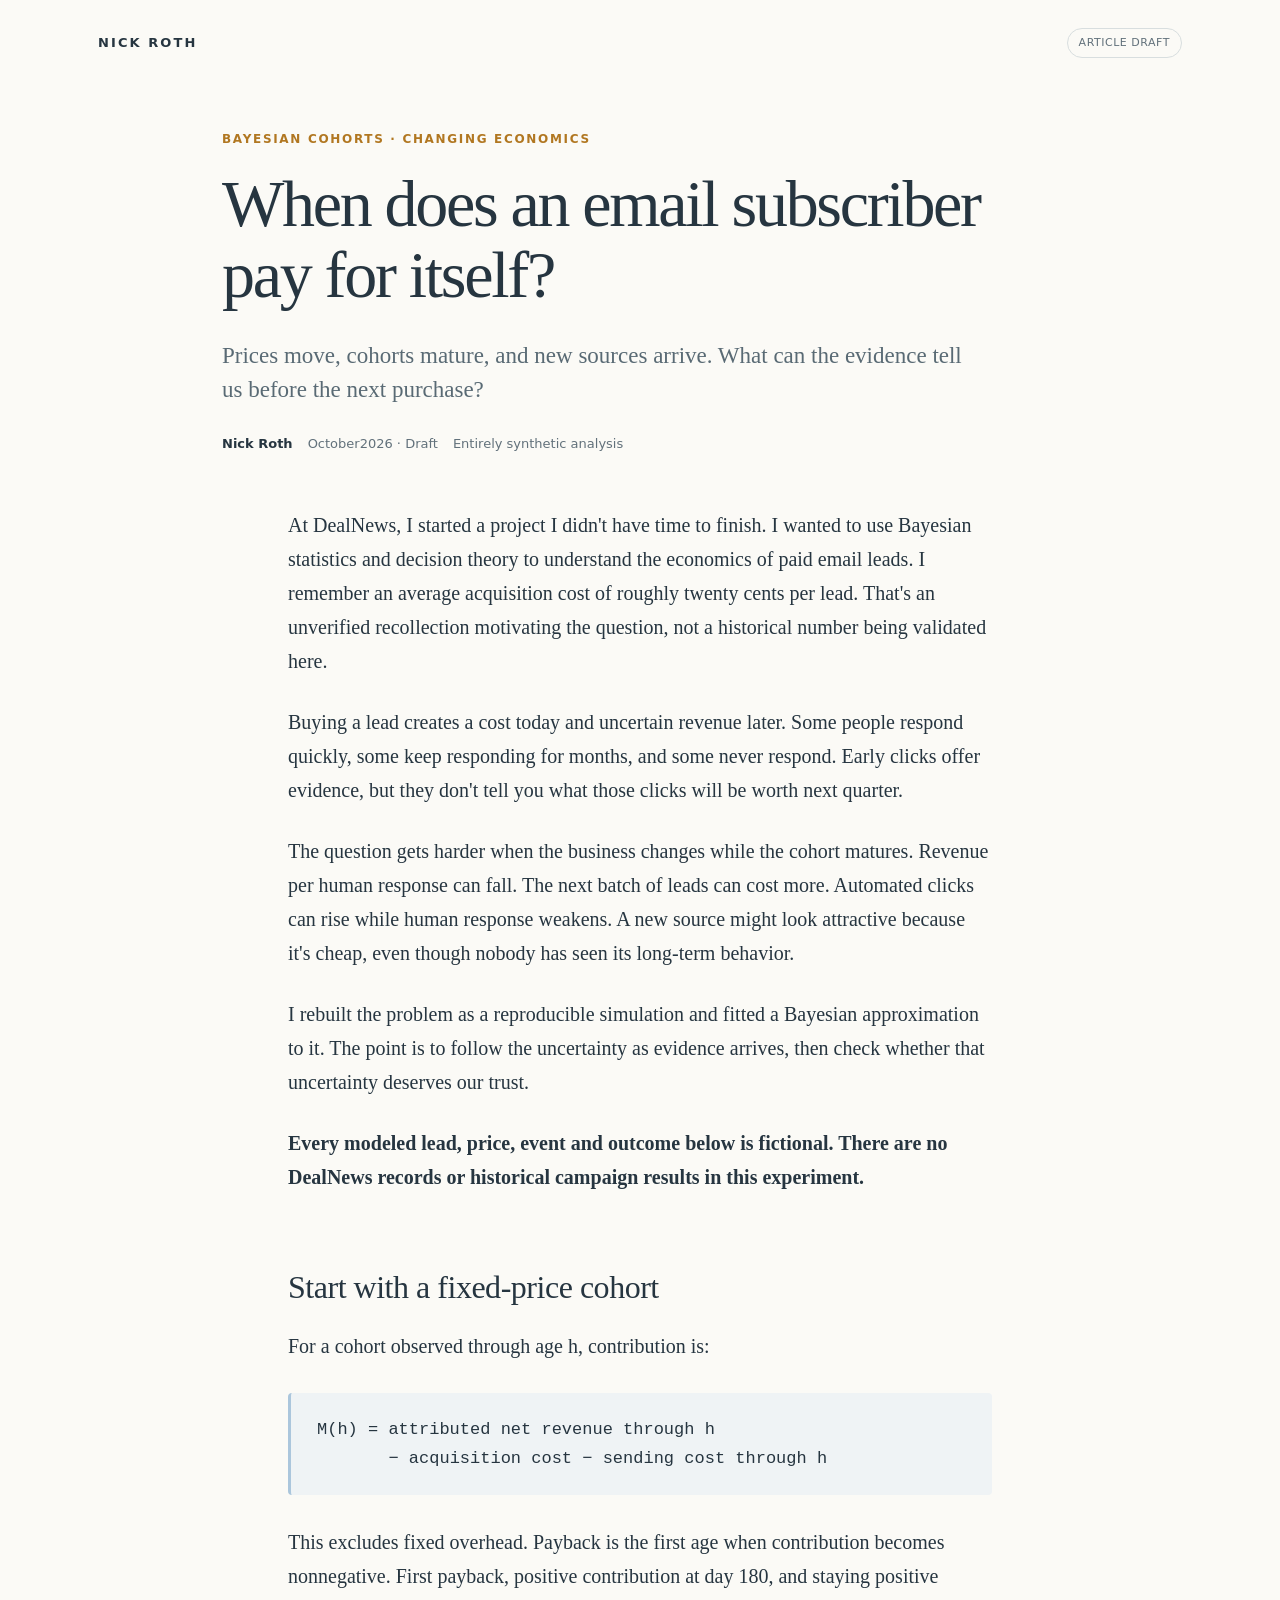
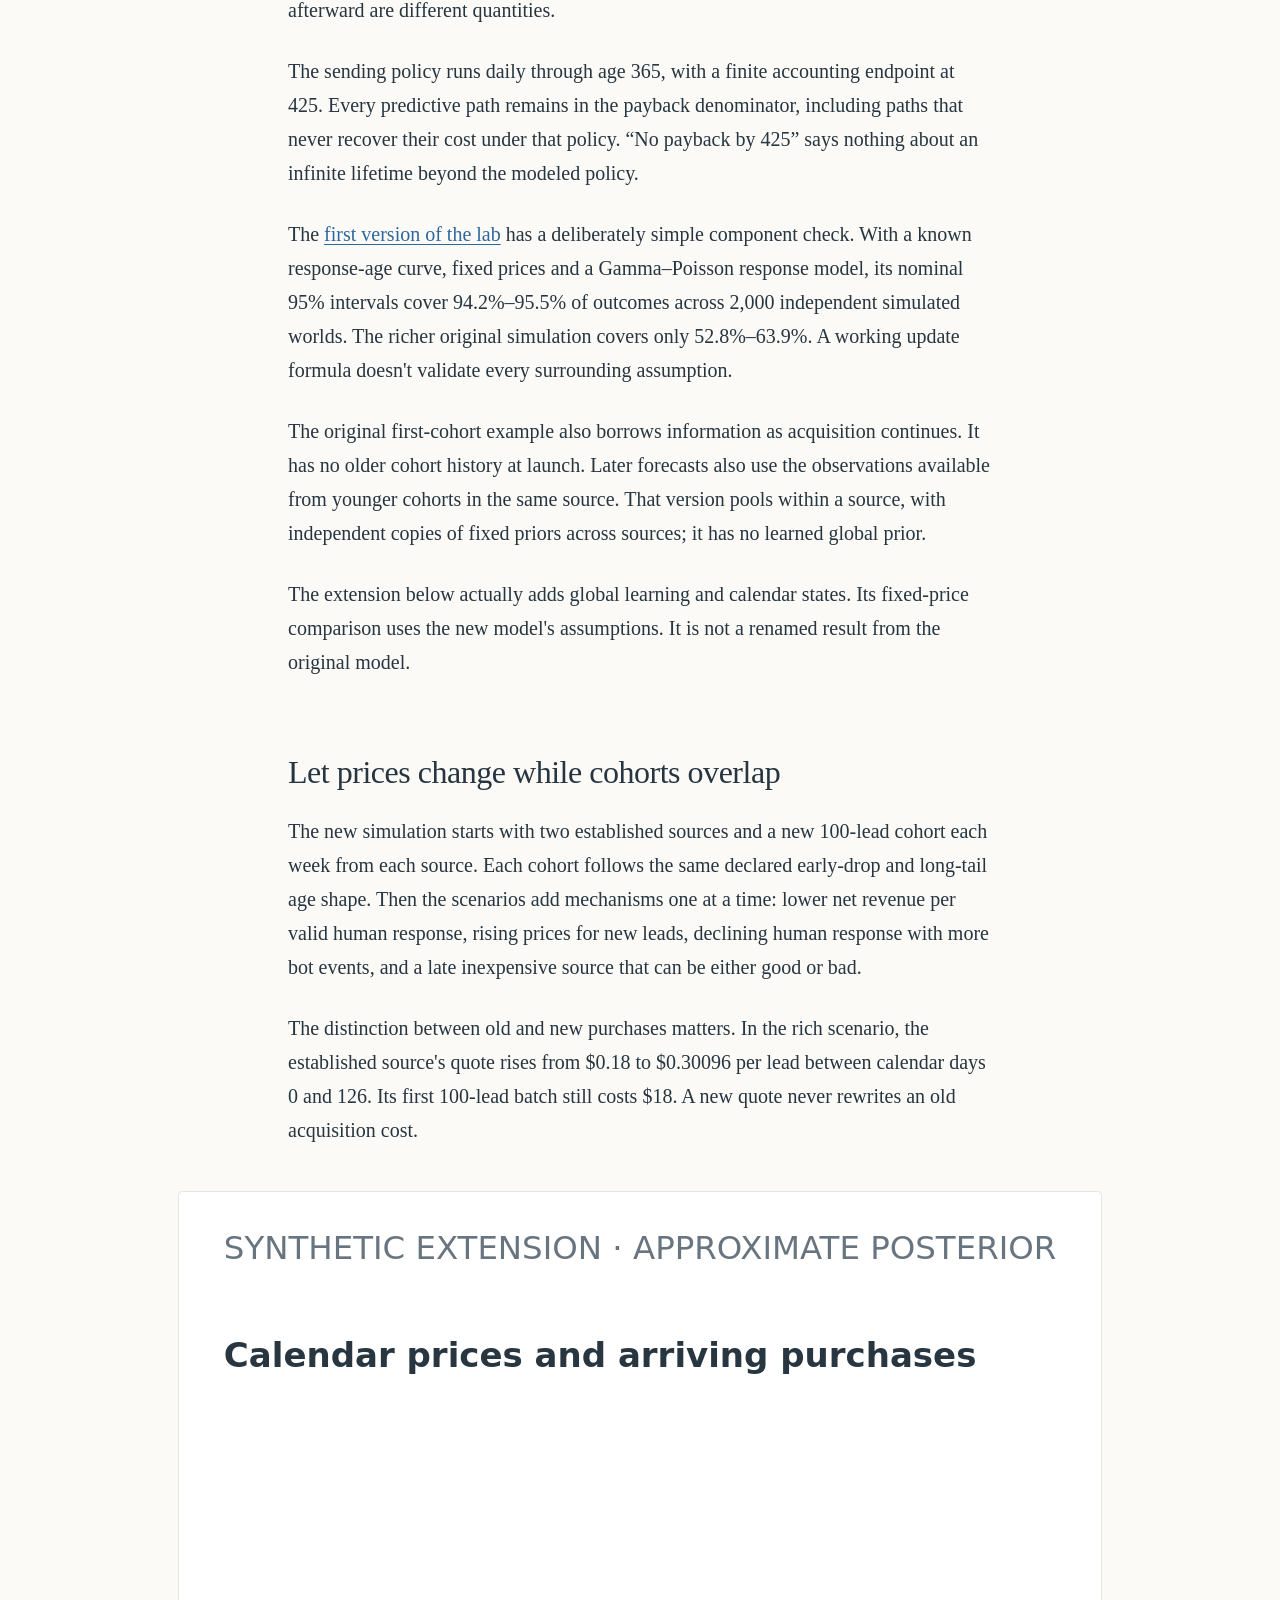
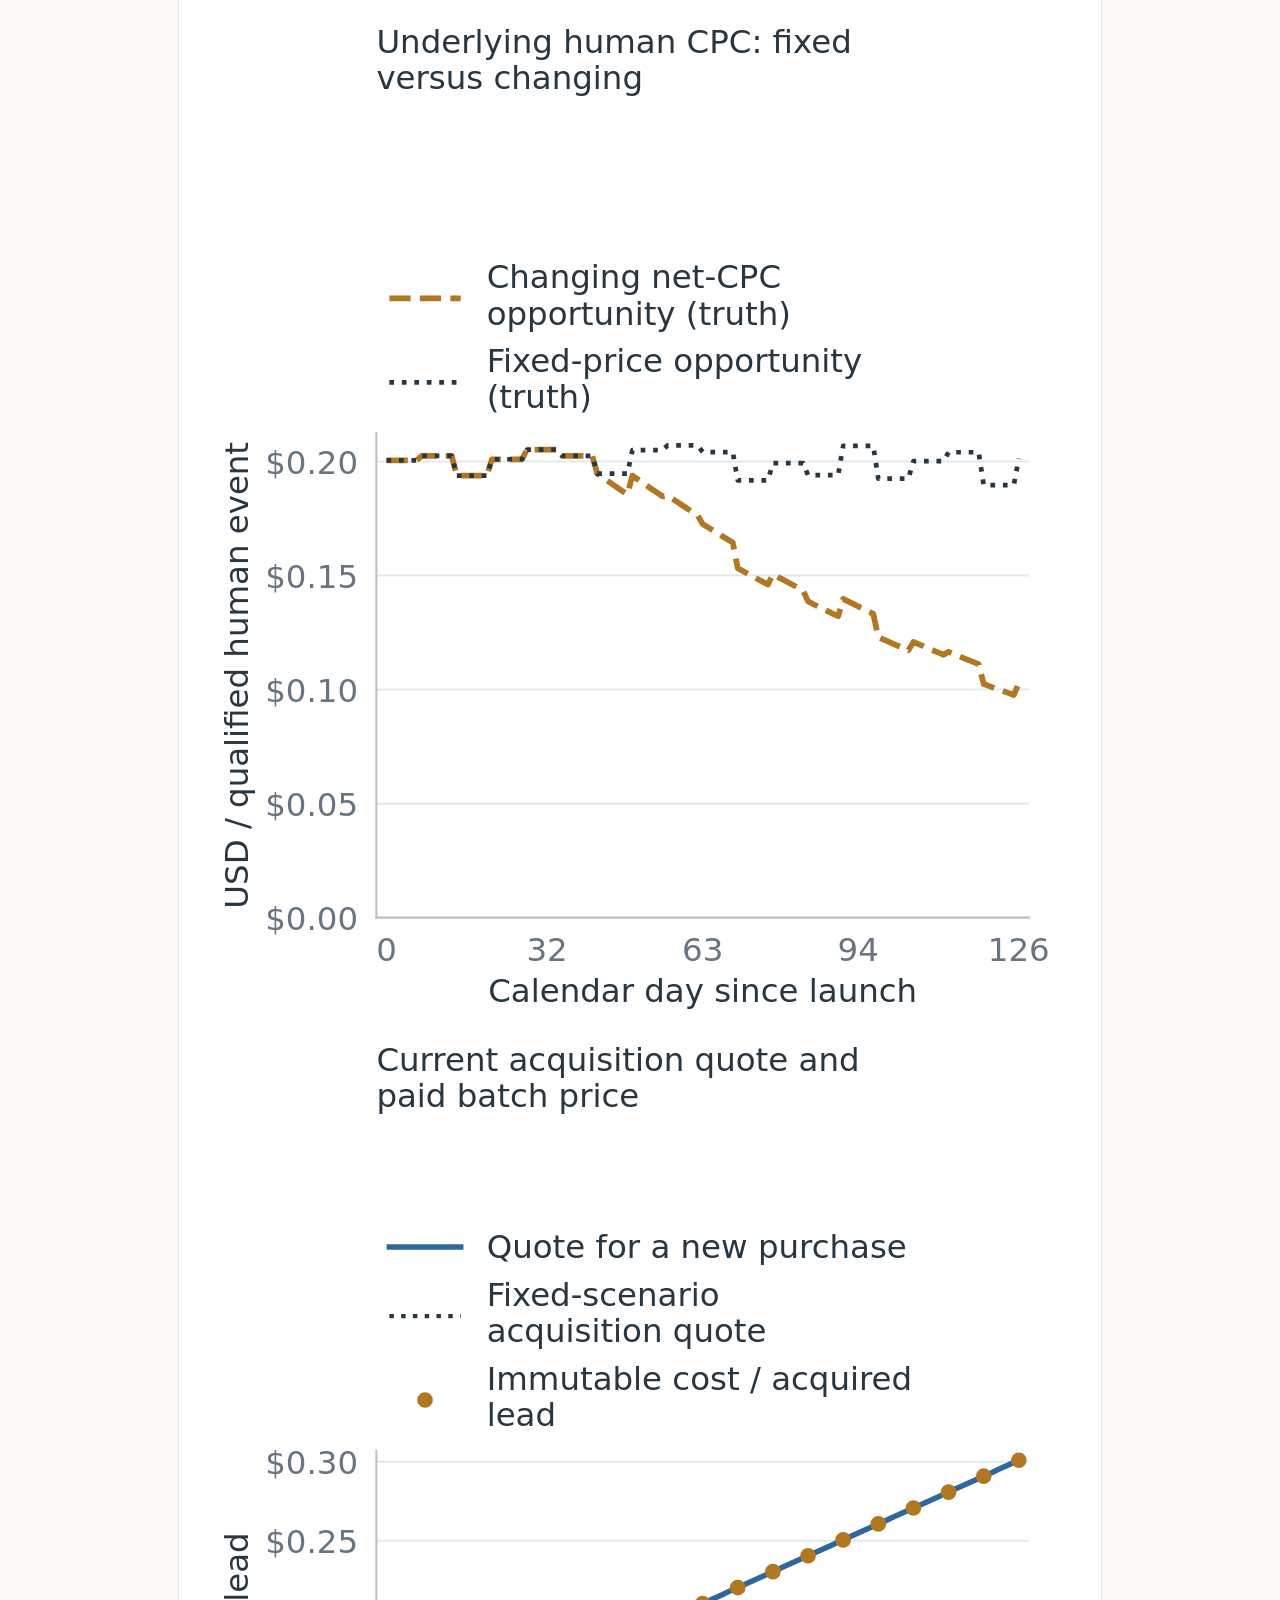
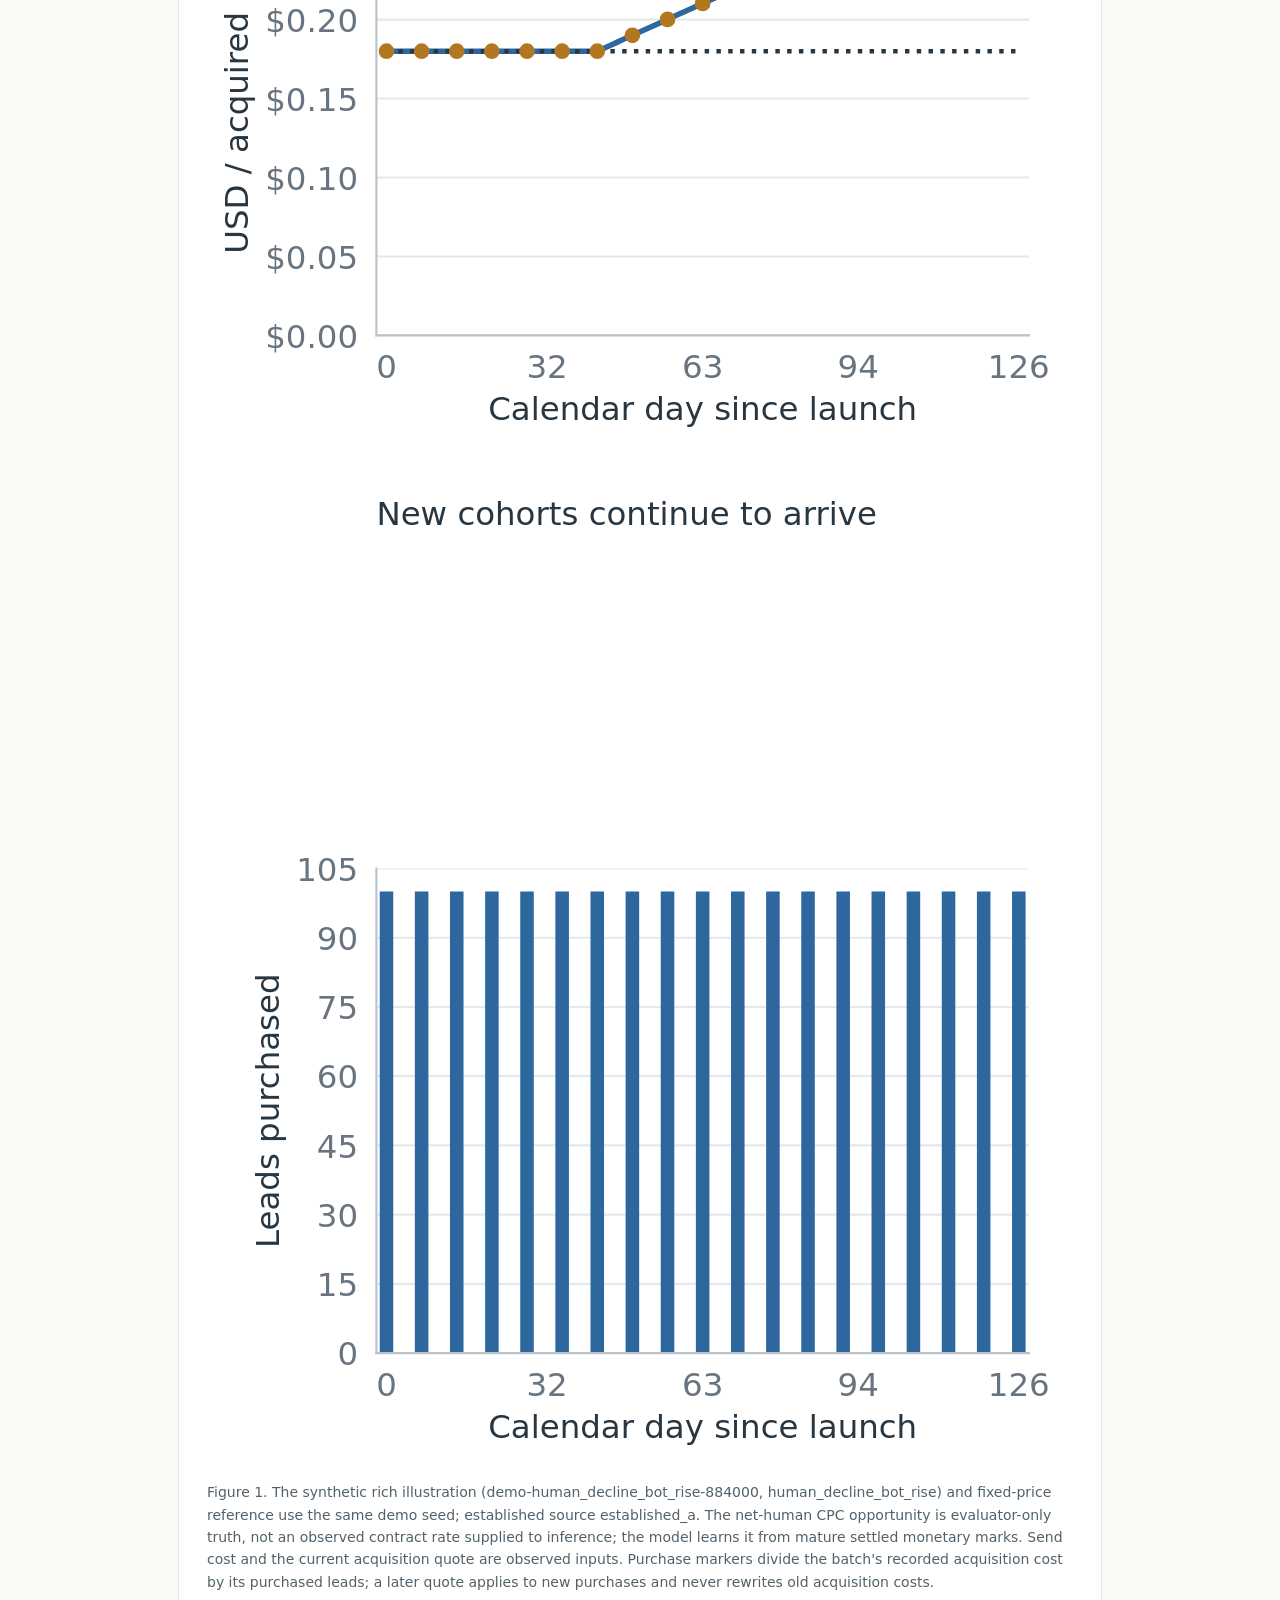
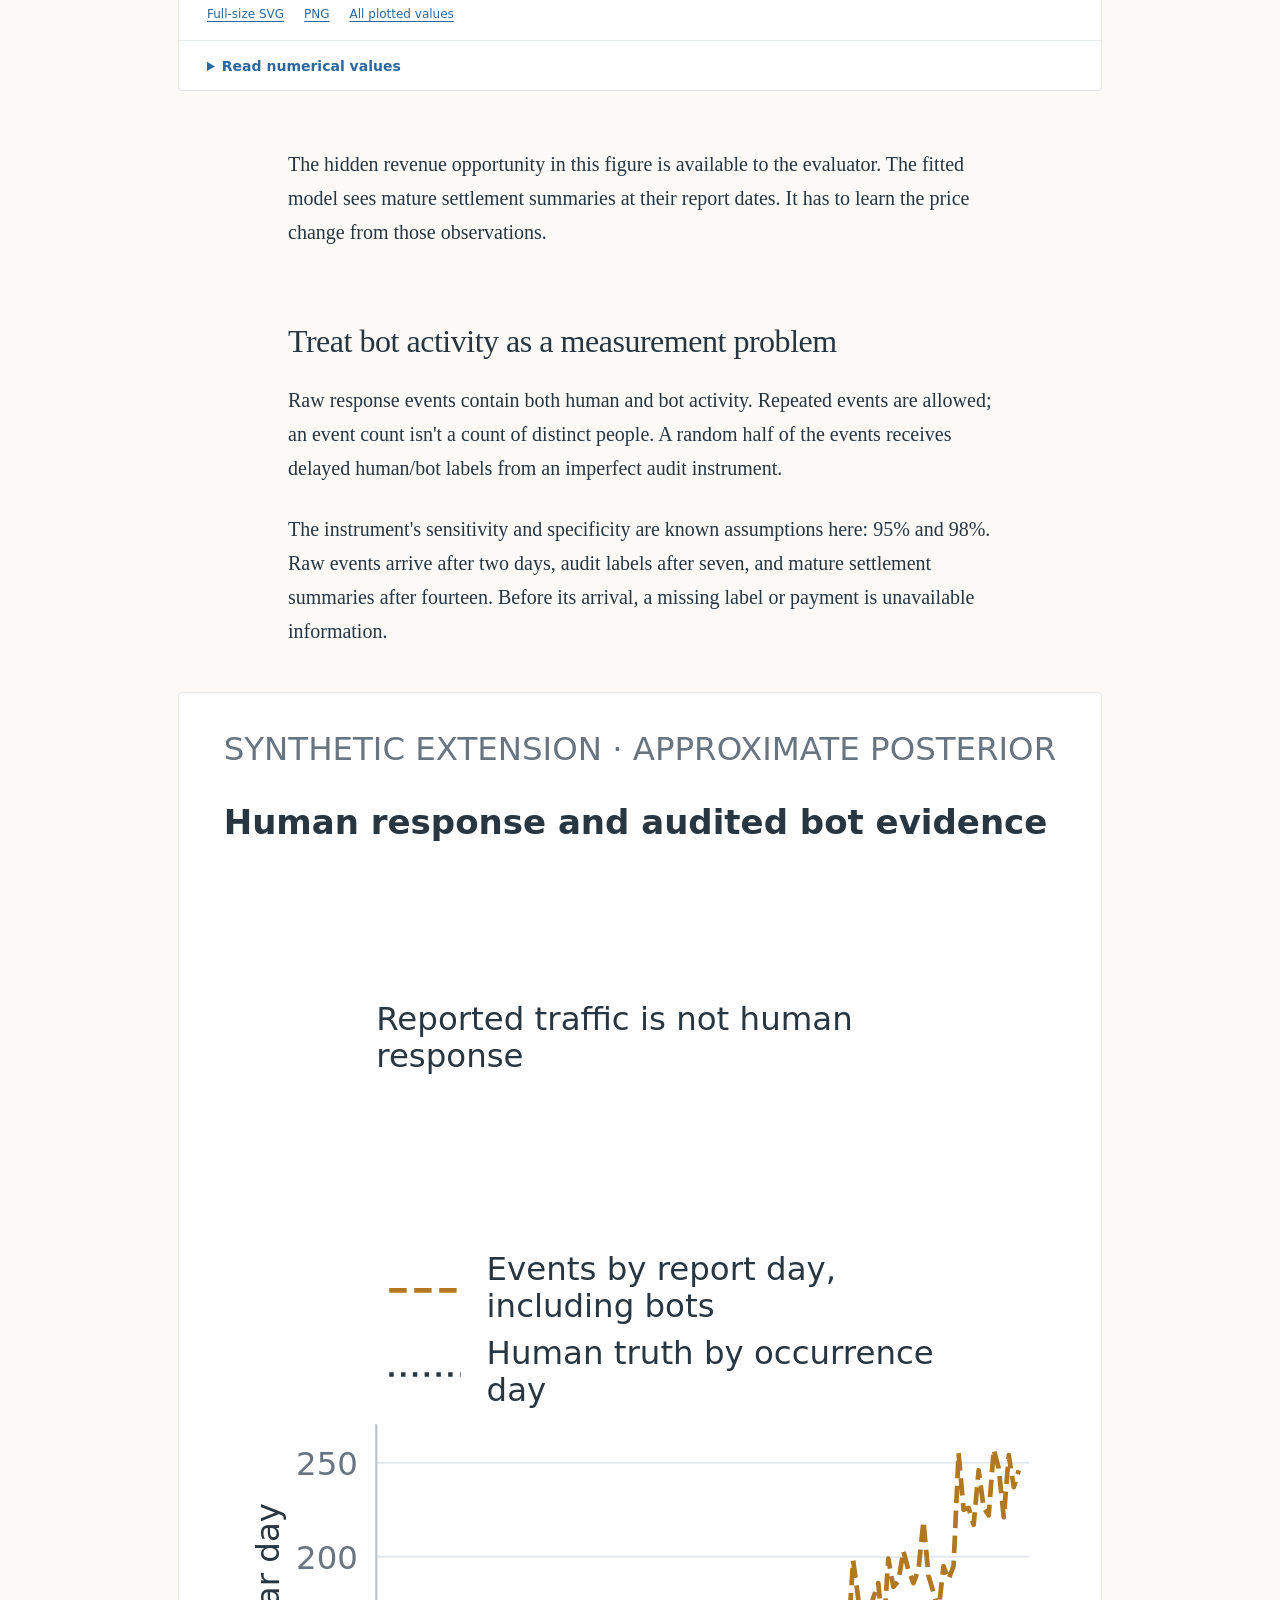
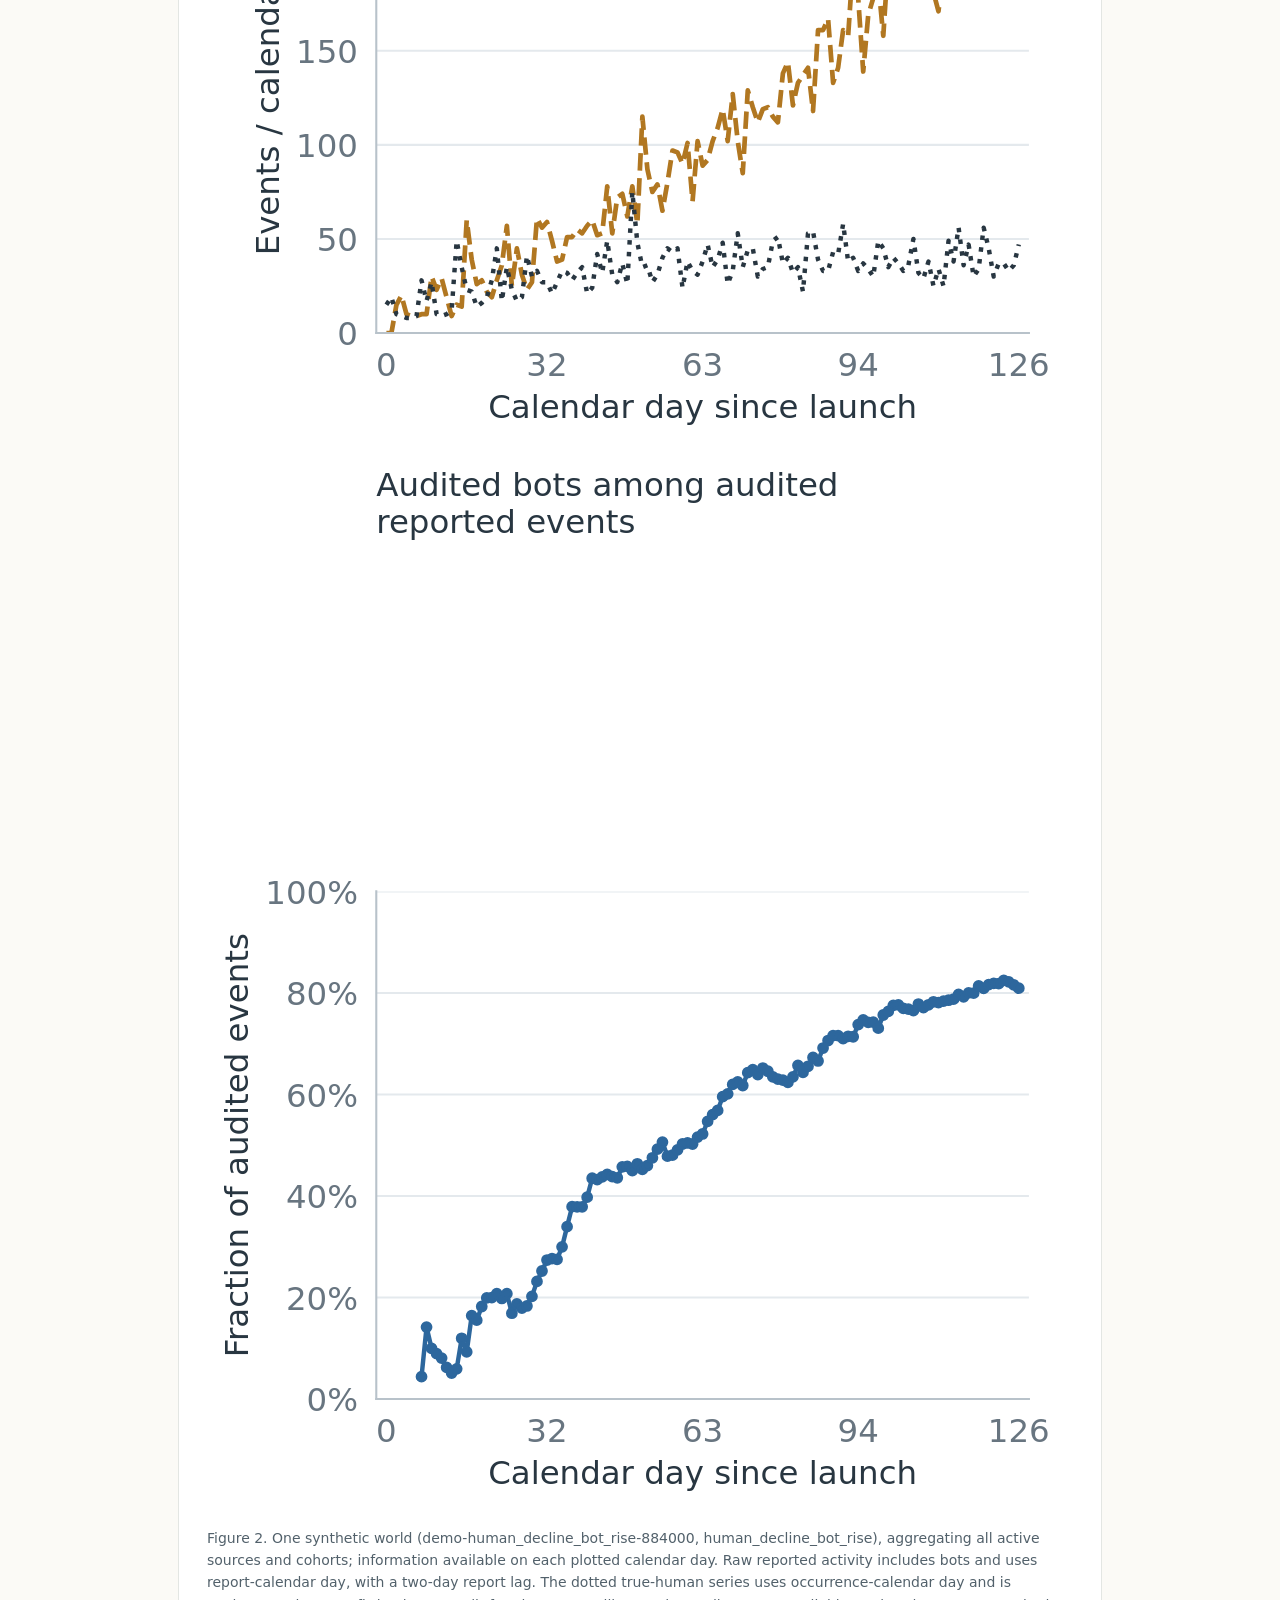
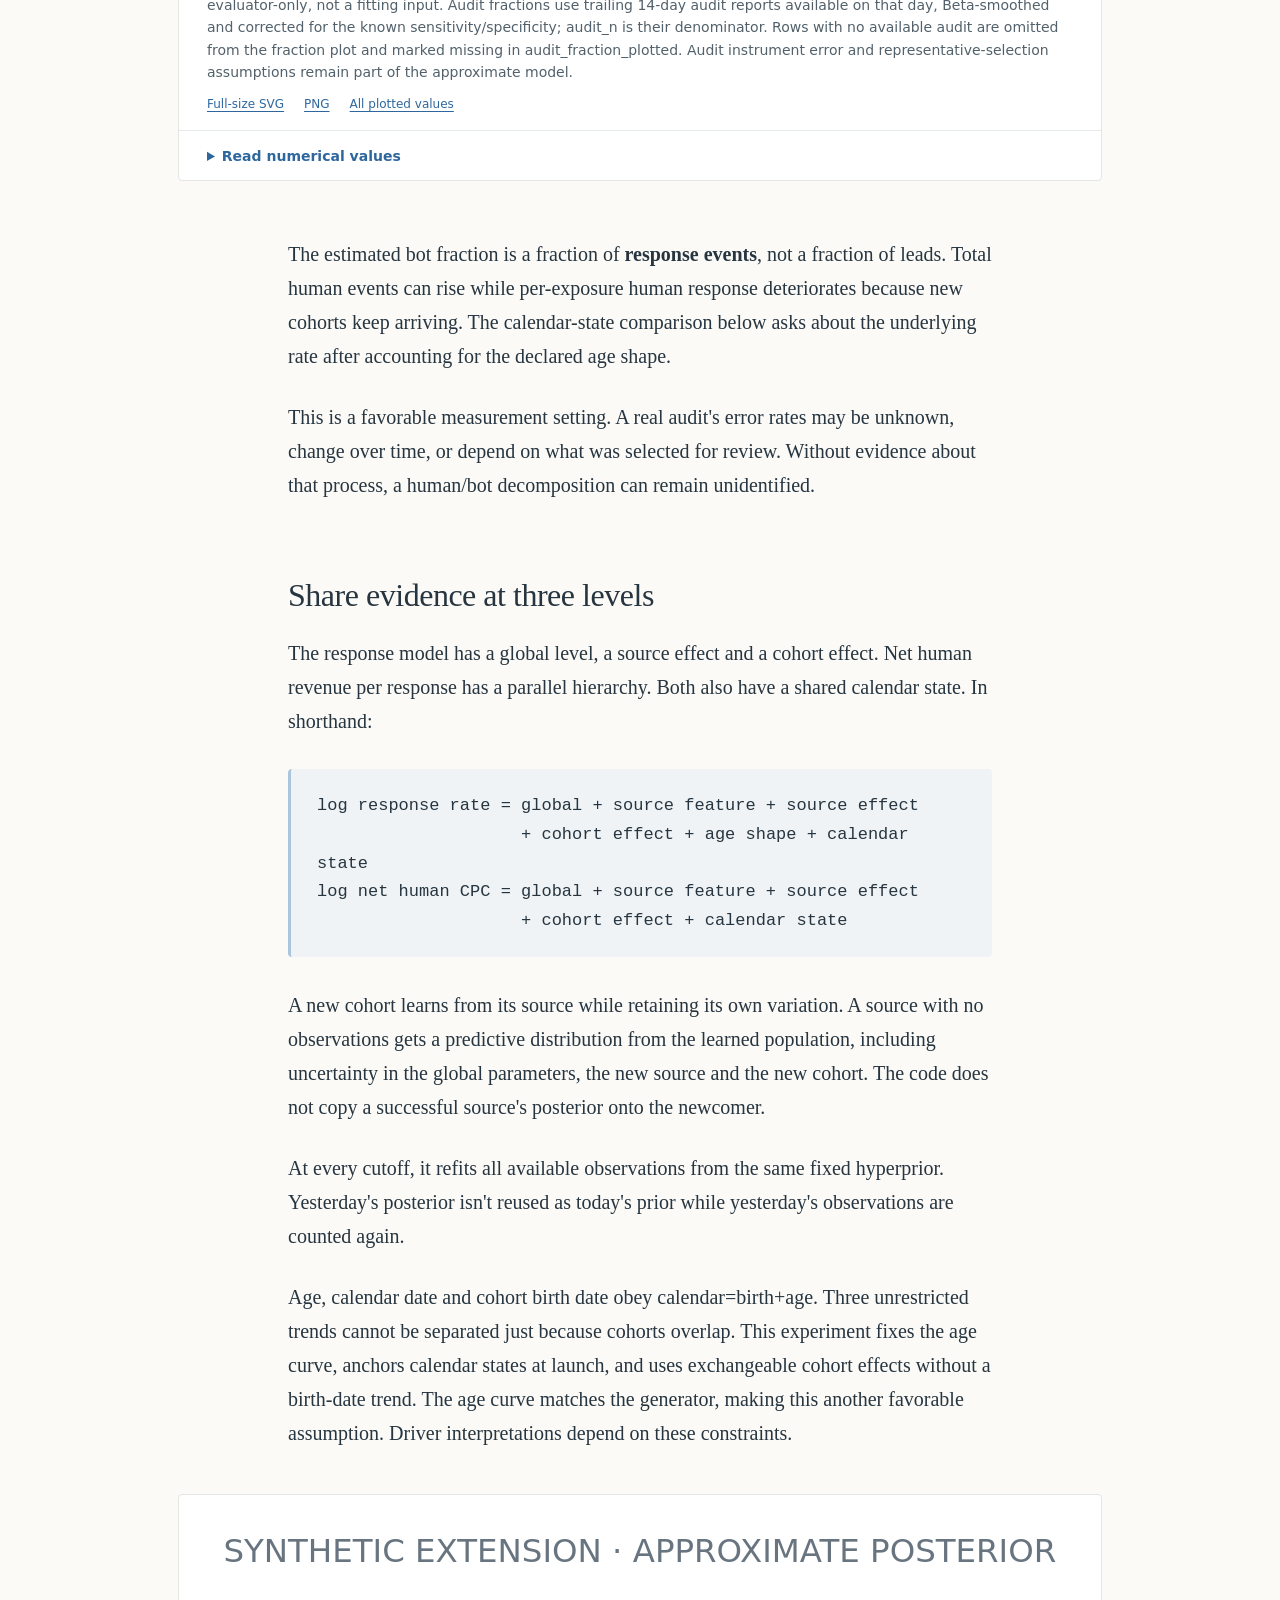
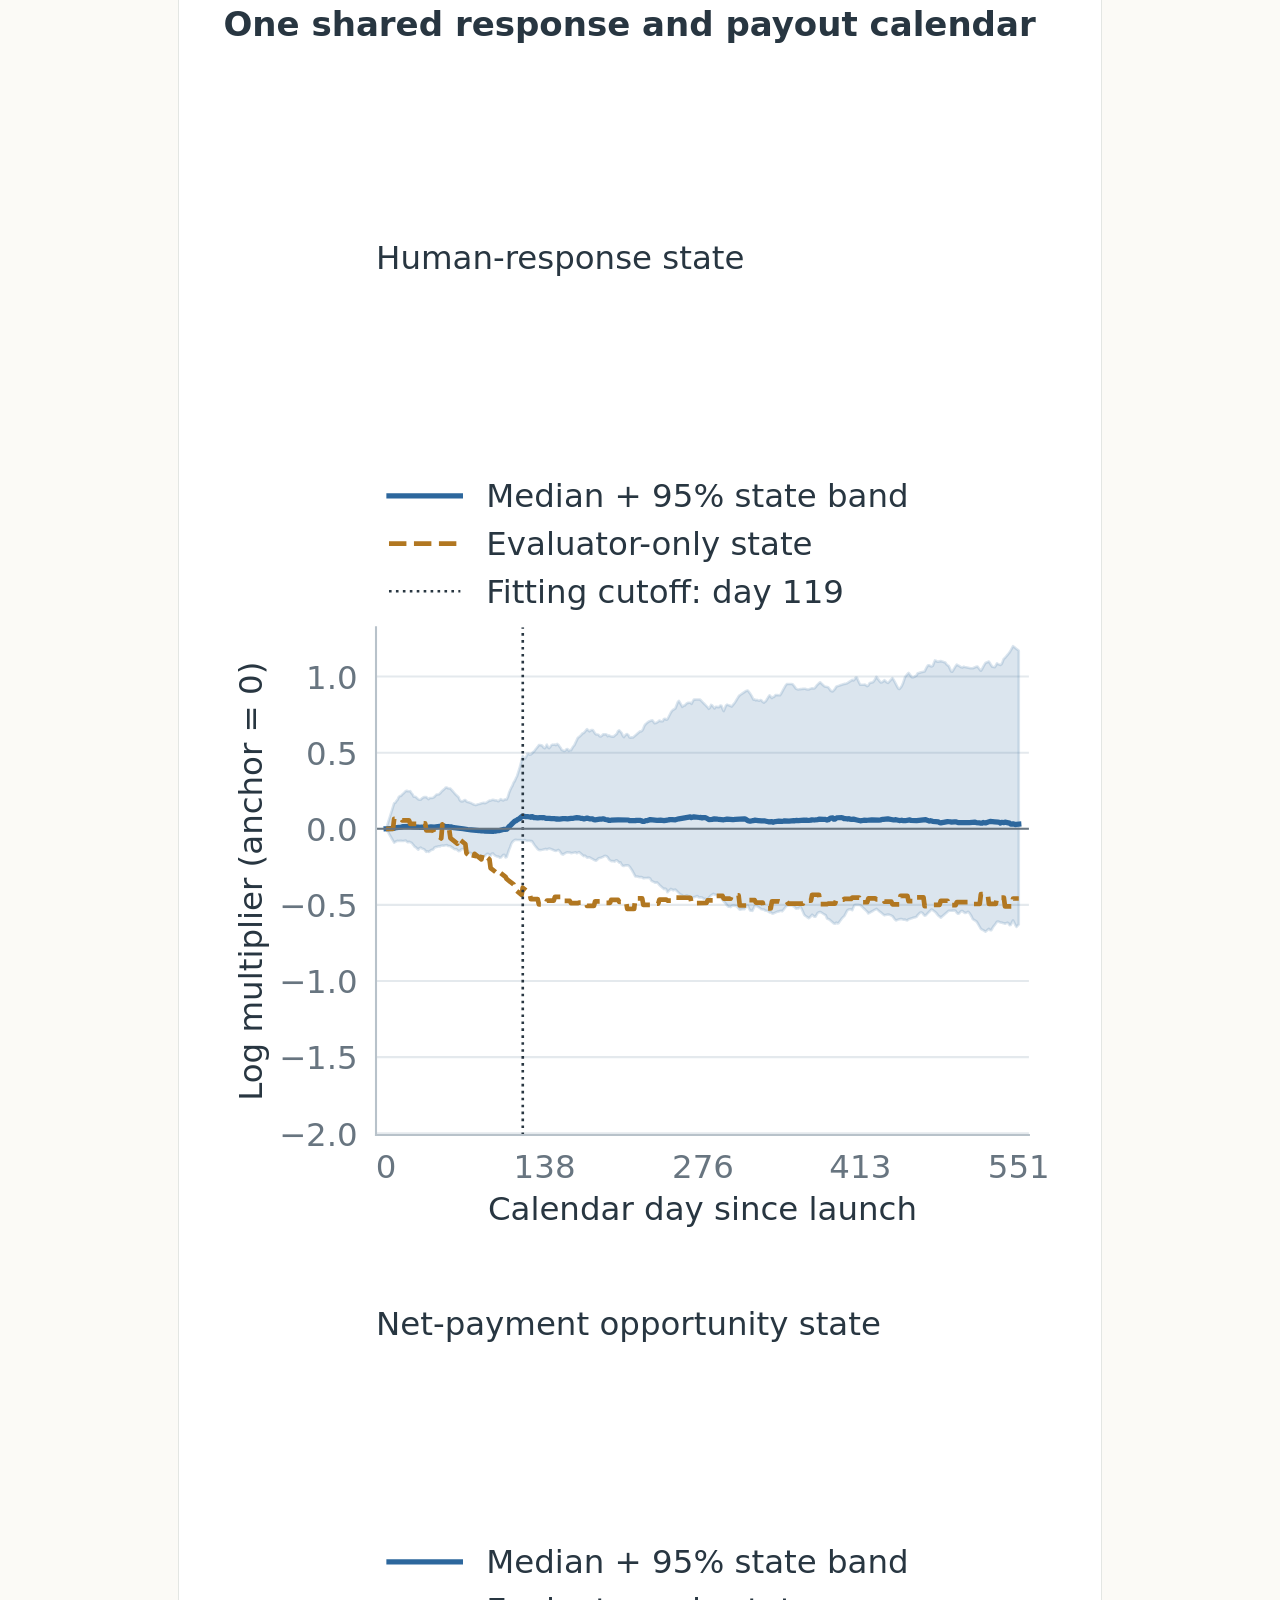
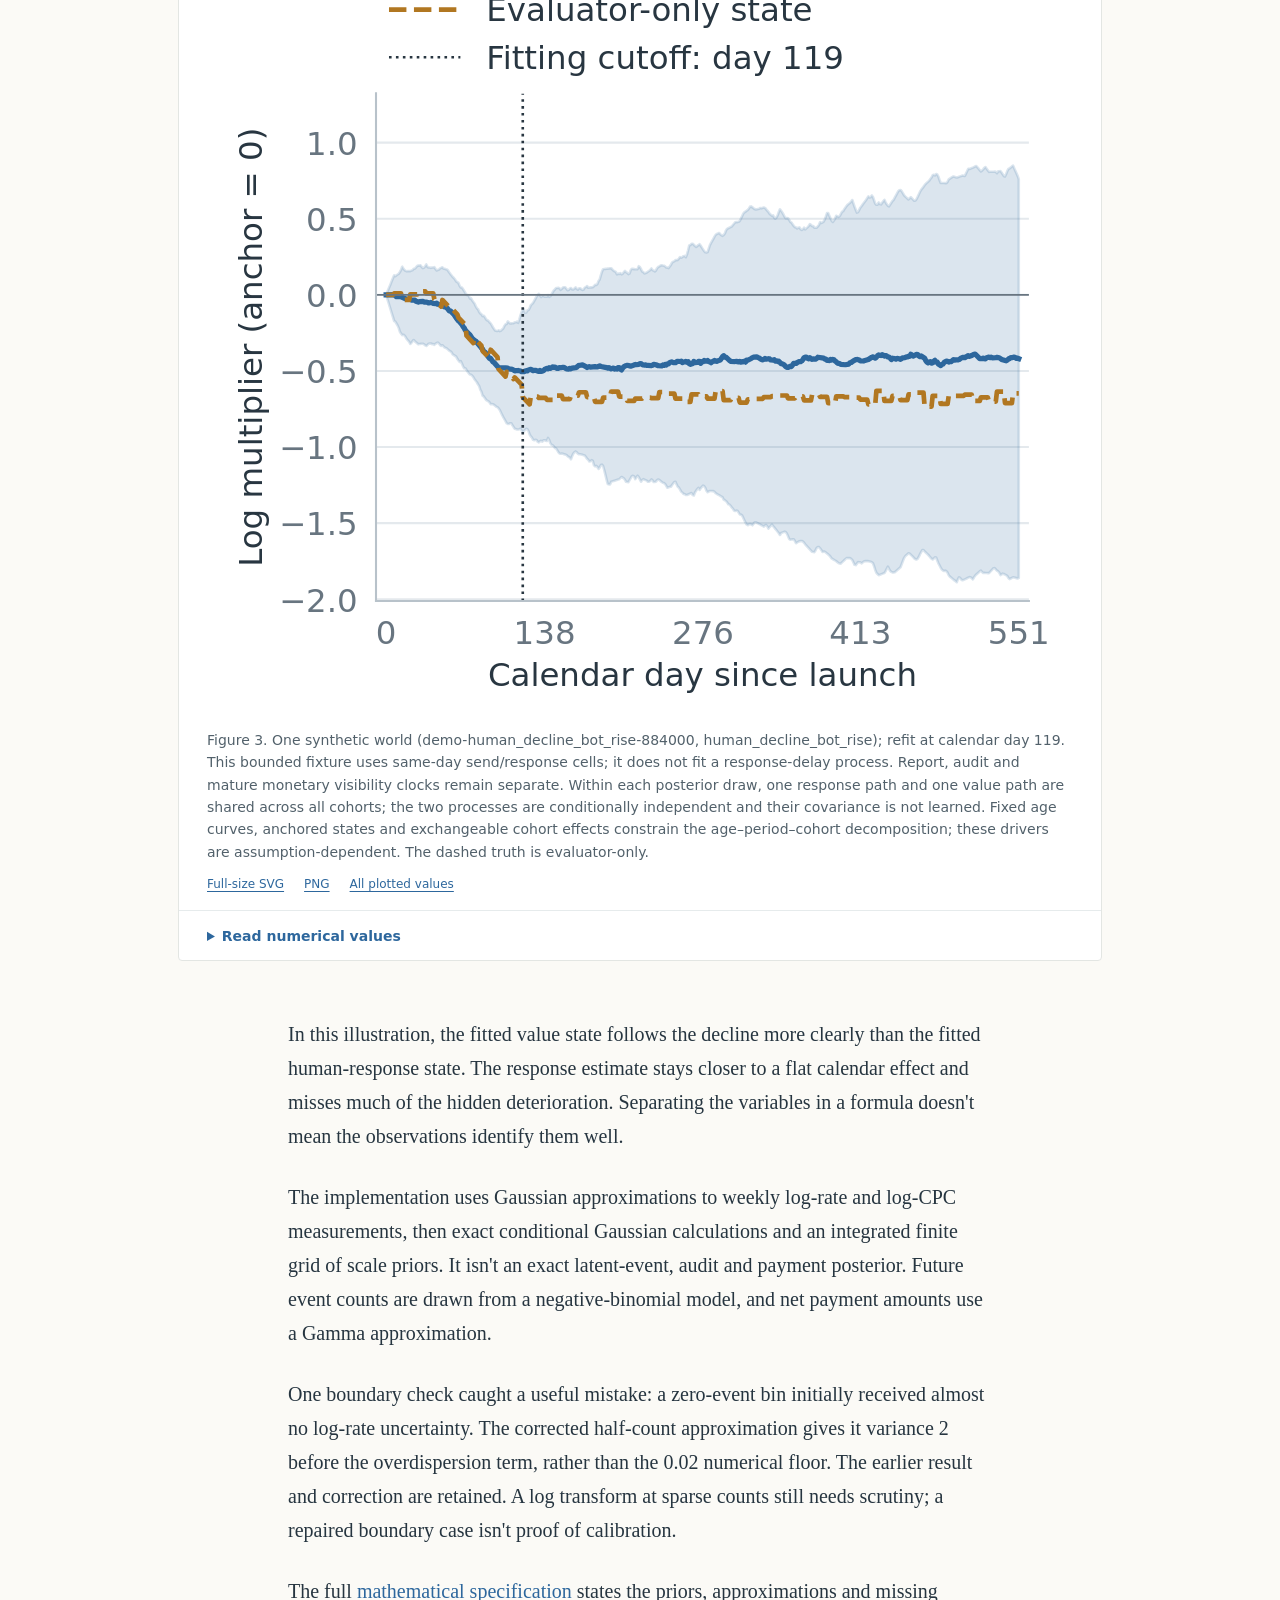
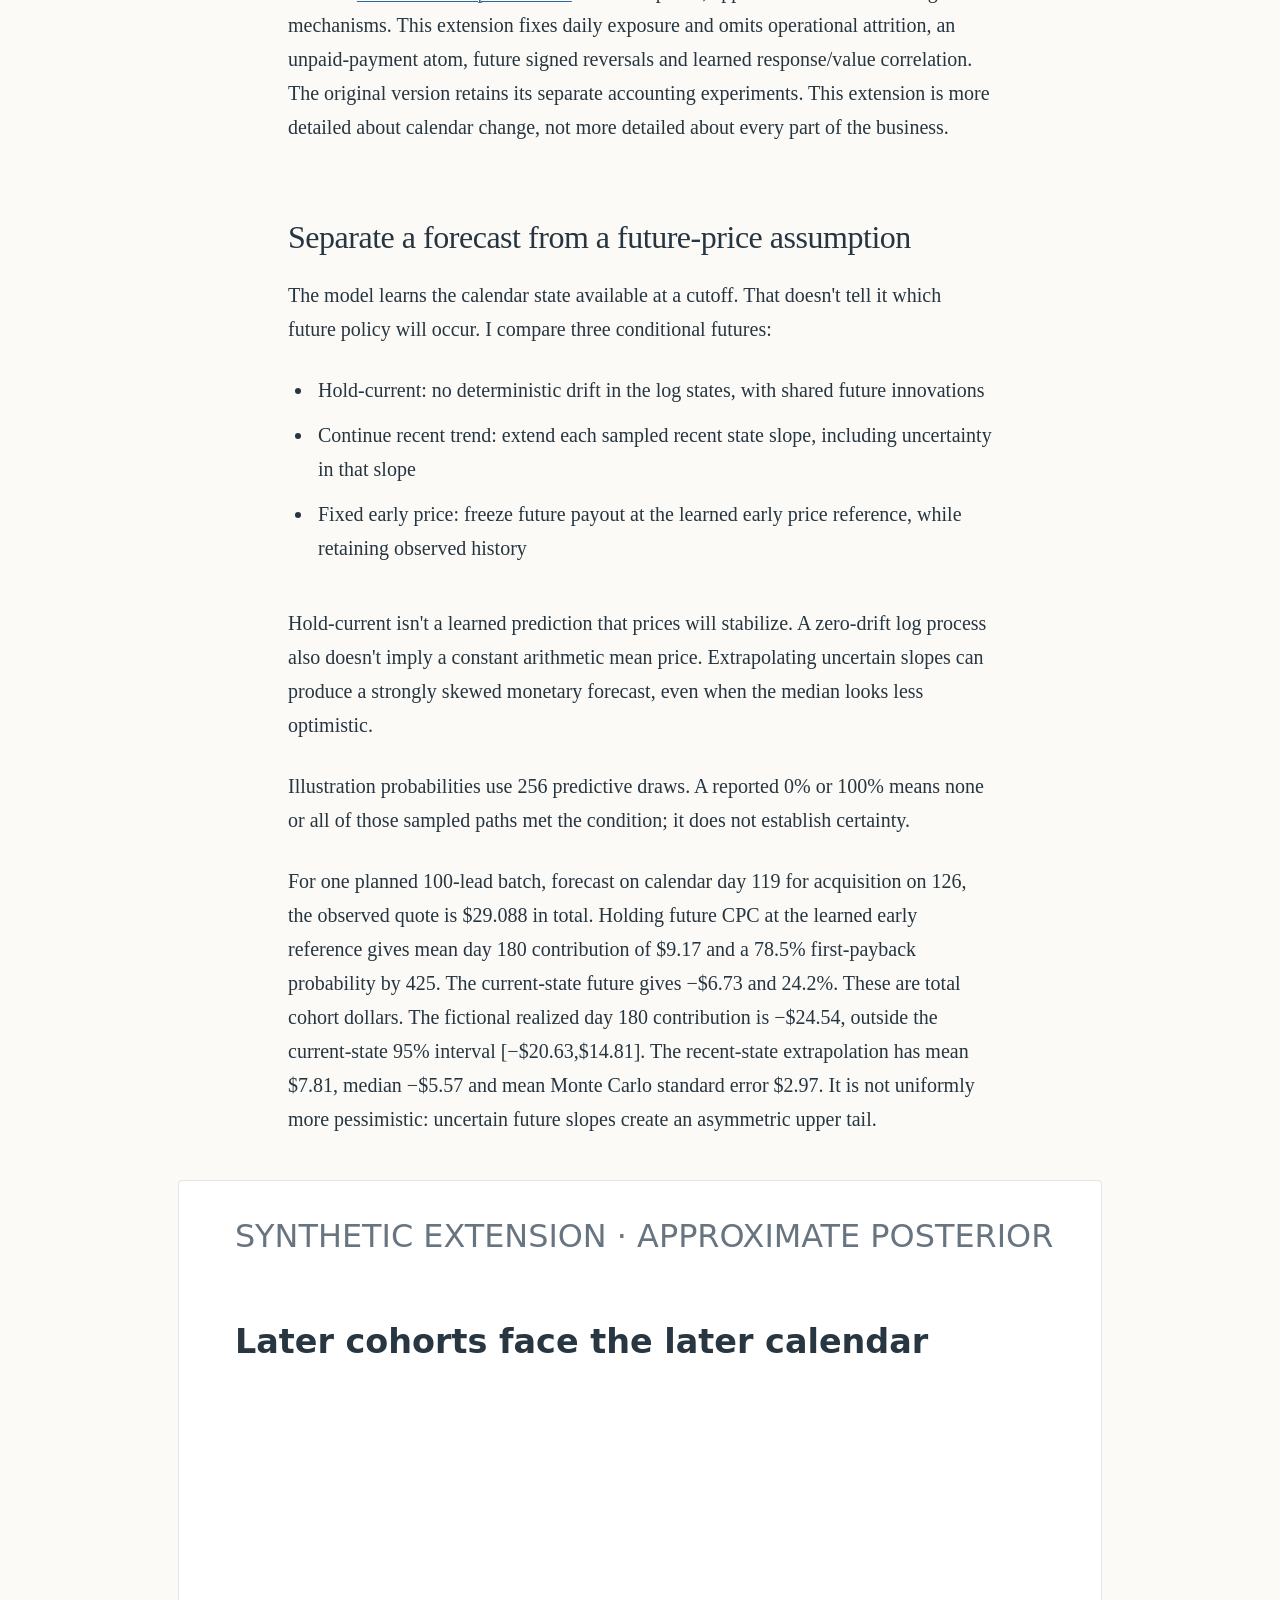
==== commit 5bcff2cd: "Publish changing-price cohort charts and article draft" ====
--- a/article/index.html
+++ b/article/index.html
@@ -1,5 +1,9 @@
-<!doctype html><html lang="en"><head><meta charset="utf-8"><meta name="viewport" content="width=device-width, initial-scale=1"><meta name="robots" content="noindex,nofollow"><title>When does an email subscriber pay for itself? · Draft</title><meta name="description" content="A synthetic Bayesian experiment in cohort payback and uncertainty."><style>
+<!doctype html><html lang="en"><head><meta charset="utf-8"><meta name="viewport" content="width=device-width, initial-scale=1"><meta name="robots" content="noindex,nofollow"><title>When does an email subscriber pay for itself? · Draft</title><style>
 :root{--paper:#fbfaf6;--ink:#263540;--muted:#62717b;--blue:#2d679d;--amber:#b17721;--line:#d8dedf}*{box-sizing:border-box}html{scroll-behavior:smooth}body{margin:0;background:var(--paper);color:var(--ink);font-family:Georgia,"Times New Roman",serif;font-size:20px;line-height:1.7}a{color:var(--blue);text-decoration-thickness:1px;text-underline-offset:3px}a:hover{color:#19486e}a:focus-visible,summary:focus-visible{outline:3px solid #b17721;outline-offset:5px}header{max-width:1160px;margin:0 auto;padding:28px 38px;display:flex;justify-content:space-between;align-items:center;font:13px/1.3 system-ui,sans-serif;letter-spacing:.04em}header .name{font-weight:750;letter-spacing:.16em;font-size:13px;color:var(--ink);text-decoration:none}.status{font-size:11px;text-transform:uppercase;border:1px solid var(--line);padding:7px 11px;border-radius:100px;color:var(--muted)}.hero{max-width:900px;margin:45px auto 55px;padding:0 32px;text-align:left}.eyebrow{font:700 12px/1.4 system-ui,sans-serif;letter-spacing:.14em;text-transform:uppercase;color:var(--amber);margin:0 0 20px}h1{font-weight:500;font-size:clamp(42px,5.4vw,66px);line-height:1.08;letter-spacing:-.035em;margin:0 0 28px;max-width:850px}.dek{font-size:23px;line-height:1.5;color:#596a74;max-width:740px;margin:0 0 26px}.byline{font:13px/1.5 system-ui,sans-serif;color:var(--muted);display:flex;gap:15px;flex-wrap:wrap}.byline strong{color:var(--ink);font-weight:650}main{max-width:760px;margin:0 auto;padding:0 28px 80px}p{margin:0 0 1.35em}h2{font-weight:500;letter-spacing:-.015em;font-size:32px;line-height:1.2;margin:2.3em 0 .7em;scroll-margin-top:35px}h3{font:650 17px/1.4 system-ui,sans-serif;margin:2em 0 .7em}strong{font-weight:700}ul{padding-left:1.3em;margin:1em 0 1.5em}li{padding:0 0 .55em .2em}code{font:85%/1.5 ui-monospace,monospace}.equation{padding:22px 26px;background:#eff3f5;border-radius:4px;white-space:pre-wrap;overflow-wrap:anywhere;font-size:18px;line-height:1.6;margin:1.7em 0;border-left:3px solid #abc6dc}.equation code{font-size:17px}figure{margin:44px -110px 56px;padding:0;background:white;border:1px solid #e3e6e3;border-radius:4px;overflow:hidden}.chart{padding:16px 18px 0}.chart a{display:block}.chart img{display:block;width:100%;height:auto}.chart picture{display:block}figcaption{font:14px/1.6 system-ui,sans-serif;color:#52616b;padding:10px 28px 13px}.figure-tools{font:12px/1.4 system-ui,sans-serif;display:flex;gap:20px;padding:0 28px 17px}.values{border-top:1px solid #e6ebec;padding:0 28px 13px;font:14px/1.5 system-ui,sans-serif}.values summary{padding:15px 0 0;cursor:pointer;font-weight:650;color:var(--blue)}.values[open] summary{padding-bottom:15px}.table-wrap{overflow:auto}table{width:100%;border-collapse:collapse;font-size:13px;font-variant-numeric:tabular-nums}th{font-weight:650;text-align:left;background:#f3f6f7;color:#415565}td,th{padding:10px 9px;border-bottom:1px solid #e1e7e9;vertical-align:top}td{font-feature-settings:"tnum"}.table-note{font:12px/1.5 system-ui,sans-serif;margin:12px 0 0}.preview-note{font:13px/1.5 system-ui,sans-serif;color:var(--muted);border-top:1px solid var(--line);padding-top:24px;margin-top:45px}.jump{font:13px/1.4 system-ui,sans-serif;display:inline-block;margin-top:10px}footer{border-top:1px solid var(--line);padding:25px;text-align:center;font:12px/1.5 system-ui,sans-serif;color:var(--muted)}@media(max-width:1000px){figure{margin-left:-25px;margin-right:-25px}}@media(max-width:600px){body{font-size:18px;line-height:1.65}header{padding:20px 22px}.status{font-size:9px;padding:6px 8px}.hero{margin:32px auto 35px;padding:0 23px}h1{font-size:43px;line-height:1.1;letter-spacing:-.04em}.dek{font-size:20px}.eyebrow{font-size:10px;margin-bottom:16px}.byline{font-size:12px}main{padding:0 23px 50px}h2{font-size:29px;margin-top:2em}figure{margin:32px -13px 42px}.chart{padding:12px 2px 0}figcaption{padding:8px 14px 11px;font-size:13px}.figure-tools{padding:0 14px 15px}.values{padding:0 12px 13px}.values summary{font-size:14px}td,th{padding:8px 6px;font-size:13px}.equation{padding:18px 15px}.equation code{font-size:15px}}@media print{header,.status,.figure-tools,.values,.preview-note,footer{display:none}body{background:white;font-size:12pt}main{max-width:none;padding:0}.hero{margin:0 0 30px}h1{font-size:35pt}figure{margin:25px 0;break-inside:avoid}h2{break-after:avoid}a{color:inherit}}
-</style></head><body><header><a class="name" href="#top">NICK ROTH</a><span class="status">Local draft preview</span></header><div class="hero" id="top"><p class="eyebrow">Research notes · Bayesian decision making</p><h1>When does an email subscriber pay for itself?</h1><p class="dek">What early evidence can tell us about a cohort, and why a narrower forecast can still be wrong.</p><div class="byline"><strong>Nick Roth</strong><span>Draft · October 2026</span><span>Synthetic demonstration</span></div></div><main><p>At DealNews, I started a project I didn't have time to finish. The question was how to use Bayesian statistics and decision theory to understand the economics of paid email leads. I remember an average acquisition cost of roughly twenty cents per lead. That's an unverified recollection motivating the question, not a historical number being validated here.</p><p>This article rebuilds the problem as a synthetic experiment, without company records.</p><p>Buying an email lead creates a cost today and a stream of uncertain outcomes later. A few days of clicks might look encouraging, but the decision depends on what those clicks are worth, how long responses continue, and what it costs to keep sending.</p><p>The useful question is whether a cohort will recover its acquisition and sending costs, and how much confidence to put in that forecast while most of its history is still ahead of it.</p><p>This project explores that question with a small Bayesian model and a reproducible simulation. The result is encouraging in one narrow setting and uncomfortable in a more realistic one. When the model's assumptions generate the data, its uncertainty behaves well. When the simulated world includes mechanisms the model misses, the intervals can narrow around the wrong answer.</p><p><strong>Every modeled lead, price, click and outcome below is fictional. These are simulation results, not historical results from DealNews or any other company or campaign.</strong></p><h2 id="start-with-the-economics">Start with the economics</h2><p>Consider a cohort of paid email leads. Acquisition happens once. Sending incurs a small variable cost. Some recipients click repeatedly, some never click, and some disappear for a while before returning. A click may earn nothing, a small amount, or an unusually large payment. Reports and later corrections can arrive on different days.</p><p>For this experiment, cumulative contribution at age h is:</p><pre class="equation"><code>M(h) = signed attributed revenue through h
-       − acquisition cost − sending cost through h</code></pre><p>Contribution excludes fixed overhead. A positive number means this modeled acquisition-and-sending policy has covered its included costs; it doesn't establish company-wide profit.</p><p>Payback is the first age when that cumulative contribution becomes nonnegative. A later correction or more sending costs can push it below zero again, so first payback and being positive at day 180 answer different questions.</p><p>The policy is finite: send daily while eligible through day 365, then allow the declared response and accounting windows to finish by day 425. A simulated path that never crosses zero has <strong>no payback under that policy</strong>. It isn't silently dropped from the average payback date, and it isn't labeled a permanent lifetime failure.</p><h2 id="keep-the-clocks-separate">Keep the clocks separate</h2><p>At each forecast, the model gets only the records that would have been available then. A response can occur today and be reported tomorrow. A revenue correction can change the economic picture weeks later. Treating an unreported outcome as zero would turn a reporting delay into apparent poor performance. Pending reports and revisions can also change estimates of past economic dates, so predictive paths are not forced through the currently visible ledger balance.</p><p>The lab keeps immutable signed ledger entries, event times and observation times separate. It also separates contactability from engagement. A recipient who hasn't clicked can still be eligible to receive mail. Unsubscribing is an observable operational exit; silence alone doesn't prove permanent loss of interest.</p><p>The simulated world includes three sources, variation between cohorts and leads, an early response drop, a long tail, delayed reports, variable click values and negative revisions. The forecasting model is intentionally smaller. Its reporting and settlement delay distributions are known synthetic instrument assumptions, rather than delays learned from production data. That makes this part of the problem easier than a real deployment. The remaining gap lets the experiment test how a reasonable-looking forecast can fail.</p><figure id="01-engagement"><div class="chart"><a href="assets/01-engagement.svg" aria-label="Open full-size chart: Daily reported qualified human clickers divided by the original number of acquired leads, showing an early response decline and longer tail for three fictional sources."><picture><source media="(max-width: 600px)" srcset="assets/01-engagement-mobile.svg" type="image/svg+xml"><source srcset="assets/01-engagement.svg" type="image/svg+xml"><img src="assets/01-engagement.png" alt="Daily reported qualified human clickers divided by the original number of acquired leads, showing an early response decline and longer tail for three fictional sources." loading="eager"></picture></a></div><figcaption>Figure 1. Retrospective descriptive data from the fixed seed-211 world. Each source pools eight cohorts of 180 leads. Missing reports are excluded, and the latest reported human qualification is used. A daily clicker is counted once even if they click repeatedly; the denominator stays at the 1,440 originally acquired leads per source. Lines show seven-day trailing averages, using the available shorter window for the first six points. This describes reported engagement, not survival or a permanent exit.</figcaption><div class="figure-tools"><a href="assets/01-engagement.svg">Full-size SVG</a><a href="assets/01-engagement.png" download>PNG</a></div><details class="values"><summary>Read the chart values</summary><div class="table-wrap"><table><thead><tr><th scope="col">Source</th><th scope="col">Age 3*</th><th scope="col">Age 30</th><th scope="col">Age 180</th></tr></thead><tbody><tr><td>Low</td><td>5.3%</td><td>1.3%</td><td>0.2%</td></tr><tr><td>Middle</td><td>9.8%</td><td>2.7%</td><td>0.3%</td></tr><tr><td>High</td><td>21.2%</td><td>5.6%</td><td>0.7%</td></tr></tbody></table></div><p class="table-note">Reported daily clickers / original acquired leads. *Age 3 averages the four available days; later rows are seven-day trailing averages.</p></details></figure><h2 id="let-the-forecast-change-with-the-evidence">Let the forecast change with the evidence</h2><p>The model represents response rates with an early-decay component and a slower tail. Cohorts can differ through within-source partial pooling. Each source starts from an independent copy of the same fixed priors; this version does not learn a global prior across sources. It also learns about operational exits, accepted sends, positive click values and ordinary revisions. The response curve uses a fixed candidate grid. The complete economic path combines several modules and approximations, rather than claiming one exact joint posterior over every report.</p><p>At an observation cutoff, Bayes' rule reweights the candidate explanations:</p><pre class="equation"><code>posterior ∝ likelihood × prior</code></pre><p>A predictive simulation then draws model parameters and possible future outcomes. Each draw produces a complete economic path, including costs and pending revenue. The shaded intervals describe possible realized contribution under the model, rather than just uncertainty about an average response rate.</p><p>The cold-start example follows the first cohort, which has no older cohort history at launch. Later forecasts also use the observations available from younger cohorts in the same source. For the fictional middle source, the estimated probability of positive contribution at day 180 moves from 36.4% at age three to 17.6% at age fourteen, then to 99.4% at age thirty. Later evidence changes the story; there is no rule that confidence must increase smoothly.</p><figure id="02-learning"><div class="chart"><a href="assets/02-learning.svg" aria-label="Open full-size chart: Median and 80% and 95% predictive intervals for day-180 contribution per lead, updating at cohort ages 3, 7, 14, 30 and 60. The early intervals are broad and shift before concentrating near the evaluator-only outcome."><picture><source media="(max-width: 600px)" srcset="assets/02-learning-mobile.svg" type="image/svg+xml"><source srcset="assets/02-learning.svg" type="image/svg+xml"><img src="assets/02-learning.png" alt="Median and 80% and 95% predictive intervals for day-180 contribution per lead, updating at cohort ages 3, 7, 14, 30 and 60. The early intervals are broad and shift before concentrating near the evaluator-only outcome." loading="eager"></picture></a></div><figcaption>Figure 2. One fictional middle-source cohort, seed 211, with 180 leads and 500 predictive draws per forecast. The line is the predictive median. The dashed outcome is shown only for evaluation; the model could not see it. Intervals are conditional on the chosen model and priors. Later forecasts also use the observations available from younger cohorts in the same source.</figcaption><div class="figure-tools"><a href="assets/02-learning.svg">Full-size SVG</a><a href="assets/02-learning.png" download>PNG</a></div><details class="values"><summary>Read the chart values</summary><div class="table-wrap"><table><thead><tr><th scope="col">Forecast age</th><th scope="col">Median / lead</th><th scope="col">95% predictive interval</th><th scope="col">P(positive at 180)</th></tr></thead><tbody><tr><td>3</td><td>−$0.087</td><td>−$0.214 to $1.847</td><td>36.4%</td></tr><tr><td>7</td><td>$0.001</td><td>−$0.194 to $2.588</td><td>50.0%</td></tr><tr><td>14</td><td>−$0.134</td><td>−$0.180 to $0.645</td><td>17.6%</td></tr><tr><td>30</td><td>$0.183</td><td>$0.009 to $0.393</td><td>99.4%</td></tr><tr><td>60</td><td>$0.073</td><td>$0.049 to $0.096</td><td>100.0%</td></tr></tbody></table></div></details></figure><p>An estimated 100% means all 500 sampled outcomes were positive. It doesn't mean risk has disappeared. Even before model error, finite simulation adds numerical uncertainty to probabilities and quantiles.</p><h2 id="preserve-the-possibility-of-no-payback">Preserve the possibility of no payback</h2><p>A payback chart should show the fraction of all predictive paths that have crossed zero by each age. If only successful paths remain in the denominator, the chart makes a losing cohort look much safer than it is.</p><p>For the middle-source cold-start forecast made at age three, 40.6% of paths pay back by the policy endpoint. The other 59.4% never cross zero within that policy. The cumulative curve should stop at 40.6%.</p><figure id="03-margin-payback"><div class="chart"><a href="assets/03-margin-payback.svg" aria-label="Open full-size chart: Two panels show predicted cumulative contribution at age 60, followed by unconditional payback curves updated at ages 3, 14 and 60. The age-three payback curve ends at 40.6%."><picture><source media="(max-width: 600px)" srcset="assets/03-margin-payback-mobile.svg" type="image/svg+xml"><source srcset="assets/03-margin-payback.svg" type="image/svg+xml"><img src="assets/03-margin-payback.png" alt="Two panels show predicted cumulative contribution at age 60, followed by unconditional payback curves updated at ages 3, 14 and 60. The age-three payback curve ends at 40.6%." loading="eager"></picture></a></div><figcaption>Figure 3. Top: median and 80%/95% predictive ranges for cumulative contribution, forecast at age sixty; the dashed curve is evaluator-only truth. Bottom: all 500 predictive paths stay in each payback denominator. “Never” means no crossing through day 425 under the declared sending policy. Different lines are updated forecasts of the same fictional cohort. A finite-draw 0% or 100% is not certainty. Later forecasts also use the observations available from younger cohorts in the same source.</figcaption><div class="figure-tools"><a href="assets/03-margin-payback.svg">Full-size SVG</a><a href="assets/03-margin-payback.png" download>PNG</a></div><details class="values"><summary>Read the chart values</summary><div class="table-wrap"><table><thead><tr><th scope="col">Forecast age</th><th scope="col">First payback by 180</th><th scope="col">First payback by 425</th><th scope="col">No first payback by 425</th></tr></thead><tbody><tr><td>3</td><td>37.2%</td><td>40.6%</td><td>59.4%</td></tr><tr><td>14</td><td>18.4%</td><td>19.0%</td><td>81.0%</td></tr><tr><td>60</td><td>100.0%</td><td>100.0%</td><td>0.0%</td></tr></tbody></table></div></details></figure><p>This also clarifies two different business decisions. Stopping acquisition changes future purchases of leads. Stopping sends to an existing cohort changes future avoidable costs and revenue; its acquisition cost has already been incurred. Using the same profitability threshold for both can hide that difference.</p><h2 id="compare-cohorts-on-the-same-basis">Compare cohorts on the same basis</h2><p>Source differences matter, but the comparison needs a common age and horizon. These are the first cohorts from each fictional source, all observed for sixty days and all forecasting contribution at day 180. The modeled outcomes are substantially different even with those quantities held constant.</p><figure id="04-sources"><div class="chart"><a href="assets/04-sources.svg" aria-label="Open full-size chart: Day-180 predictive contribution for the low, middle and high fictional sources at the common forecast age of 60, with 95% intervals and evaluator-only outcomes."><picture><source media="(max-width: 600px)" srcset="assets/04-sources-mobile.svg" type="image/svg+xml"><source srcset="assets/04-sources.svg" type="image/svg+xml"><img src="assets/04-sources.png" alt="Day-180 predictive contribution for the low, middle and high fictional sources at the common forecast age of 60, with 95% intervals and evaluator-only outcomes." loading="eager"></picture></a></div><figcaption>Figure 4. The same seed-211 cold-start example, normalized per original acquired lead. Dots are predictive means and bars are 95% predictive intervals. Crosses are realized simulated outcomes. This is an illustrative source comparison, not a causal comparison or a validated recommendation for the next acquisition batch. Later forecasts also use the observations available from younger cohorts in the same source.</figcaption><div class="figure-tools"><a href="assets/04-sources.svg">Full-size SVG</a><a href="assets/04-sources.png" download>PNG</a></div><details class="values"><summary>Read the chart values</summary><div class="table-wrap"><table><thead><tr><th scope="col">Source</th><th scope="col">Mean / lead</th><th scope="col">95% predictive interval</th><th scope="col">Outcome / lead</th></tr></thead><tbody><tr><td>Low</td><td>−$0.141</td><td>−$0.149 to −$0.130</td><td>−$0.132</td></tr><tr><td>Middle</td><td>$0.073</td><td>$0.049 to $0.096</td><td>$0.086</td></tr><tr><td>High</td><td>$0.674</td><td>$0.618 to $0.738</td><td>$0.696</td></tr></tbody></table></div><h4>Mature-history counterexample</h4><p class="table-note">Later cohort w07, with older cohorts available; same forecast age60 and horizon180. All three outcomes miss the interval.</p><div class="table-wrap"><table><thead><tr><th scope="col">Source</th><th scope="col">95% predictive interval</th><th scope="col">Outcome / lead</th><th scope="col">Covered?</th></tr></thead><tbody><tr><td>Low</td><td>−$0.151 to −$0.134</td><td>−$0.130</td><td>Outside</td></tr><tr><td>Middle</td><td>$0.149 to $0.202</td><td>$0.210</td><td>Outside</td></tr><tr><td>High</td><td>$1.495 to $1.647</td><td>$1.713</td><td>Outside</td></tr></tbody></table></div></details></figure><p>The later-cohort version of the same seed is a useful counterexample. It can learn from older cohorts, yet at age sixty all three realized day-180 outcomes fall outside their nominal 95% intervals. Narrower can still be wrong. The supporting value tables keep that mature-history result separate from the cold-start illustration.</p><h2 id="check-a-setting-where-the-assumptions-are-right">Check a setting where the assumptions are right</h2><p>Before interpreting a complicated forecast, it helps to check a simpler case whose answer can be calculated directly.</p><p>The controlled experiment uses a known response-age curve, fixed accepted exposure, a fixed value per response and known costs. Its fictional acquisition cost is fifteen cents per lead, separate from the rough twenty-cent recollection that motivated the question. There are no reporting delays, uncertain monetary marks or revisions. A cohort's response intensity θ starts with a Gamma prior. Observing N responses over weighted exposure L gives another Gamma distribution:</p><pre class="equation"><code>θ ∼ Gamma(k, rate β)
-θ | data ∼ Gamma(k + N, rate β + L)</code></pre><p>Mixing future Poisson counts over that posterior gives a negative-binomial predictive distribution. Its quantiles can be calculated exactly, so the coverage check doesn't depend on drawing a small Monte Carlo sample of future counts. This is the same conditional rate update used by the main model, cross-checked against its implementation.</p><p>Across 2,000 independently generated worlds, the nominal 95% day-180 predictive intervals contain the realized outcome in 94.2% to 95.5% of worlds, depending on the forecast age. The mean interval width falls from $12.26 at age three to $3.83 at age sixty for these 100-lead cohorts. The profitability Brier score, which measures squared probability error, falls from 0.106 to 0.031. Lower is better.</p><p>That is useful evidence that the response-rate component updates correctly in this controlled setting. It leaves the harder observation, value and operational assumptions untested.</p><h2 id="then-check-the-world-the-model-leaves-out">Then check the world the model leaves out</h2><p>The richer stress suite has twelve independently seeded worlds across four scenarios. Each forecast age contributes three source cohorts per world. The sources and repeated forecasts within a world are correlated, so the uncertainty calculations resample whole worlds instead of treating every row as independent evidence.</p><p>Here, the nominal 95% predictive intervals cover only 52.8% to 63.9% of the day-180 outcomes across forecast ages.</p><figure id="05-coverage"><div class="chart"><a href="assets/05-coverage.svg" aria-label="Open full-size chart: Nominal 95% predictive coverage compared with measured coverage. The controlled response component stays near 95%, while the richer model covers roughly 53% to 64% of outcomes."><picture><source media="(max-width: 600px)" srcset="assets/05-coverage-mobile.svg" type="image/svg+xml"><source srcset="assets/05-coverage.svg" type="image/svg+xml"><img src="assets/05-coverage.png" alt="Nominal 95% predictive coverage compared with measured coverage. The controlled response component stays near 95%, while the richer model covers roughly 53% to 64% of outcomes." loading="eager"></picture></a></div><figcaption>Figure 5. The controlled check has 2,000 independent worlds at each origin. The richer check has twelve worlds and 36 source forecasts per origin; its whiskers are whole-world bootstrap intervals. The controlled whiskers are pointwise Wilson intervals across independent worlds. These are different data-generating settings, not a head-to-head claim that one production model is better.</figcaption><div class="figure-tools"><a href="assets/05-coverage.svg">Full-size SVG</a><a href="assets/05-coverage.png" download>PNG</a></div><details class="values"><summary>Read the chart values</summary><div class="table-wrap"><table><thead><tr><th scope="col">Forecast age</th><th scope="col">Controlled coverage</th><th scope="col">Stress coverage</th><th scope="col">Stress bootstrap interval</th></tr></thead><tbody><tr><td>3</td><td>95.3%</td><td>63.9%</td><td>44.4% to 80.6%</td></tr><tr><td>7</td><td>94.2%</td><td>58.3%</td><td>38.9% to 77.8%</td></tr><tr><td>14</td><td>94.8%</td><td>52.8%</td><td>30.6% to 72.2%</td></tr><tr><td>30</td><td>95.5%</td><td>61.1%</td><td>38.9% to 83.3%</td></tr><tr><td>60</td><td>95.3%</td><td>61.1%</td><td>38.9% to 80.6%</td></tr></tbody></table></div></details></figure><p>Late reactivation is especially revealing. The fitted age curves can decay, but they can't learn an unanticipated later return of engagement. At age sixty, eight of the nine source-cohort outcomes in the three reactivation worlds fall outside their nominal 95% day-180 intervals.</p><p>Those nine forecasts come from three independent worlds. This small set exposes a failure mechanism; it doesn't establish a production failure rate. All nine cases are retained in the supporting results.</p><p>A better point estimate doesn't settle the uncertainty question either. The source-aware survival-and-revenue baseline has lower average day-180 point error than the Bayesian predictive mean at ages three, seven, fourteen and sixty in this small suite. The Bayesian mean is better at age thirty. Neither result supports a general winner.</p><p>The two baselines currently produce point forecasts only. They aren't assigned made-up probability scores or interval coverage.</p><h2 id="inspect-what-the-prior-allows">Inspect what the prior allows</h2><p>The cold-start example contains another warning. At age three, the high-source forecast has a day-180 median of about $0.08 per lead but a Monte Carlo mean of $9.84. Its central 95% interval runs from about −$0.17 to $4.50.</p><p>That mean sitting above the 95% interval is possible for a strongly skewed distribution. In this run, a few very large simulated monetary outcomes dominate the average.</p><p>The implementation puts an explicit upper bound on the variance of log click values. Without that bound, this particular Normal–inverse-Gamma mixture has an infinite expected positive payment after exponentiation. With the bound, its moments exist, but a 500-draw average can still be unstable.</p><p>The prior sensitivity check makes the issue concrete. Moving the log-variance cap from one to four changes the analytic prior mean of a positive payment from about $0.19 to $0.31, while its standard deviation grows from about $0.49 to $284. Those are properties of a deliberately broad fictional prior, not plausible estimates of an actual commercial payment distribution.</p><p>A finite expectation is a low bar. A useful monetary prior also needs to put sensible weight on outcomes before it is trusted with a budget decision. The lab keeps the awkward result visible instead of trimming the extreme draws until the picture looks better.</p><h2 id="what-would-make-this-useful-in-practice">What would make this useful in practice</h2><p>The next work should focus on the mechanisms that change decisions:</p><ul><li>Validate event qualification, reporting delays, signed corrections and cost definitions against mature records</li><li>Check tail assumptions and monetary priors before using early expected-value forecasts</li><li>Test shared calendar changes and reactivation, and predict cohorts jointly when estimating portfolio risk</li><li>Give the inexpensive baselines predictive uncertainty before making uncertainty-quality comparisons</li><li>Evaluate acquisition and sending policies with explicit losses for false stops, missed opportunities and unnecessary spending</li></ul><p>A layout experiment would need a separate causal design. This simulator retains randomized arm labels, but it does not estimate a treatment effect or demonstrate an A/B winner. A better source forecast isn't evidence that a new layout caused an improvement.</p><p>Bayesian updating gives a practical way to carry uncertainty through a decision. Its value depends on the questions attached to it: what could happen, what evidence has arrived, what the model assumes, and what failures would change the decision. The narrow intervals in this experiment become useful when their limits are visible.</p><h2 id="reproduce-the-experiment">Reproduce the experiment</h2><p>The <a href="https://github.com/rothnic/bayesian-email-cohort-lab/tree/8e3443fe287d8e3ee29156d628df931b35fad9d5">Bayesian email cohort lab</a> contains the simulation, mathematical specification, tests, charts and reproducible artifacts. The scripts run locally with NumPy, pandas, SciPy and Matplotlib. No model API, hosted database or paid infrastructure is required.</p><p>The full replay and the controlled component check are separate commands. Six row-level ledger and exposure exports are generated locally rather than included in the release bundle; the declared seeds and configuration recreate them without an external data source.</p><p>The implementation passes 60 checks covering accounting, observation-time isolation, conjugate calculations, payback semantics and reproducibility. Those checks establish properties of this implementation. They don't turn the richer model's failed coverage check into a passing one.</p><h3>Further reading</h3><ul><li><a href="https://mc-stan.org/docs/stan-users-guide/posterior-predictive-checks.html">Stan User's Guide: posterior predictive checks</a>, including why checking the mean alone can miss model problems</li><li><a href="https://arxiv.org/abs/1804.06788">Talts and colleagues: simulation-based calibration</a>, for checking Bayesian computation under a model's own generative assumptions</li><li><a href="https://journals.plos.org/ploscompbiol/article?id=10.1371/journal.pcbi.1007735">McGough and colleagues: Bayesian nowcasting</a>, a useful example of separating event times from reporting times</li></ul><div class="preview-note">Prepared as an article draft. This local preview has no analytics, remote fonts, or live-site dependencies. <a href="article.md">Markdown source</a> · <a href="article.mdx">MDX source</a> · <a href="essential_values.csv">Chart values</a></div></main><footer>Draft for review · All analytical results are fictional simulation outputs</footer></body></html>+
+@media(max-width:600px){figure{margin-left:-23px;margin-right:-23px;border-left:0;border-right:0;border-radius:0}.chart{padding:0}.chart img{width:100%}}
+</style></head><body><header><a class="name" href="#top">NICK ROTH</a><span class="status">Article draft</span></header><div class="hero" id="top"><p class="eyebrow">Bayesian cohorts · Changing economics</p><h1>When does an email subscriber pay for itself?</h1><p class="dek">Prices move, cohorts mature, and new sources arrive. What can the evidence tell us before the next purchase?</p><div class="byline"><strong>Nick Roth</strong><span>October2026 · Draft</span><span>Entirely synthetic analysis</span></div></div><main><p>At DealNews, I started a project I didn't have time to finish. I wanted to use Bayesian statistics and decision theory to understand the economics of paid email leads. I remember an average acquisition cost of roughly twenty cents per lead. That's an unverified recollection motivating the question, not a historical number being validated here.</p><p>Buying a lead creates a cost today and uncertain revenue later. Some people respond quickly, some keep responding for months, and some never respond. Early clicks offer evidence, but they don't tell you what those clicks will be worth next quarter.</p><p>The question gets harder when the business changes while the cohort matures. Revenue per human response can fall. The next batch of leads can cost more. Automated clicks can rise while human response weakens. A new source might look attractive because it's cheap, even though nobody has seen its long-term behavior.</p><p>I rebuilt the problem as a reproducible simulation and fitted a Bayesian approximation to it. The point is to follow the uncertainty as evidence arrives, then check whether that uncertainty deserves our trust.</p><p><strong>Every modeled lead, price, event and outcome below is fictional. There are no DealNews records or historical campaign results in this experiment.</strong></p><h2>Start with a fixed-price cohort</h2><p>For a cohort observed through age h, contribution is:</p><pre class="equation"><code>M(h) = attributed net revenue through h
+       − acquisition cost − sending cost through h</code></pre><p>This excludes fixed overhead. Payback is the first age when contribution becomes nonnegative. First payback, positive contribution at day 180, and staying positive afterward are different quantities.</p><p>The sending policy runs daily through age 365, with a finite accounting endpoint at 425. Every predictive path remains in the payback denominator, including paths that never recover their cost under that policy. “No payback by 425” says nothing about an infinite lifetime beyond the modeled policy.</p><p>The <a href="https://github.com/rothnic/bayesian-email-cohort-lab/tree/8e3443fe287d8e3ee29156d628df931b35fad9d5">first version of the lab</a> has a deliberately simple component check. With a known response-age curve, fixed prices and a Gamma–Poisson response model, its nominal 95% intervals cover 94.2%–95.5% of outcomes across 2,000 independent simulated worlds. The richer original simulation covers only 52.8%–63.9%. A working update formula doesn't validate every surrounding assumption.</p><p>The original first-cohort example also borrows information as acquisition continues. It has no older cohort history at launch. Later forecasts also use the observations available from younger cohorts in the same source. That version pools within a source, with independent copies of fixed priors across sources; it has no learned global prior.</p><p>The extension below actually adds global learning and calendar states. Its fixed-price comparison uses the new model's assumptions. It is not a renamed result from the original model.</p><h2>Let prices change while cohorts overlap</h2><p>The new simulation starts with two established sources and a new 100-lead cohort each week from each source. Each cohort follows the same declared early-drop and long-tail age shape. Then the scenarios add mechanisms one at a time: lower net revenue per valid human response, rising prices for new leads, declining human response with more bot events, and a late inexpensive source that can be either good or bad.</p><p>The distinction between old and new purchases matters. In the rich scenario, the established source's quote rises from $0.18 to $0.30096 per lead between calendar days 0 and 126. Its first 100-lead batch still costs $18. A new quote never rewrites an old acquisition cost.</p><figure id="01-calendar-economics"><div class="chart"><picture><source media="(max-width:600px)" srcset="assets/01-calendar-economics-mobile.svg"><source srcset="assets/01-calendar-economics.svg"><img src="assets/01-calendar-economics.png" alt="Three calendar panels compare fixed and changing net human CPC opportunity, current acquisition quotes and actual purchase costs, and arriving weekly cohorts."></picture></div><figcaption>Figure 1. The synthetic rich illustration (demo-human_decline_bot_rise-884000, human_decline_bot_rise) and fixed-price reference use the same demo seed; established source established_a. The net-human CPC opportunity is evaluator-only truth, not an observed contract rate supplied to inference; the model learns it from mature settled monetary marks. Send cost and the current acquisition quote are observed inputs. Purchase markers divide the batch's recorded acquisition cost by its purchased leads; a later quote applies to new purchases and never rewrites old acquisition costs.</figcaption><div class="figure-tools"><a href="assets/01-calendar-economics.svg">Full-size SVG</a><a href="assets/01-calendar-economics.png" download>PNG</a><a href="tables/01-calendar-economics.csv" download>All plotted values</a></div><details class="values"><summary>Read numerical values</summary><div class="table-wrap"><table><thead><tr><th scope="col">panel</th><th scope="col">calendar_day</th><th scope="col">human_cpc</th><th scope="col">cpl_quote</th><th scope="col">paid_cpl</th><th scope="col">new_purchases</th><th scope="col">acquisition_total</th></tr></thead><tbody><tr><td>commercial_inputs</td><td>0</td><td>0.2005</td><td>0.18</td><td>—</td><td>100</td><td>18</td></tr><tr><td>commercial_inputs</td><td>30</td><td>0.2052</td><td>0.18</td><td>—</td><td>0</td><td>0</td></tr><tr><td>commercial_inputs</td><td>60</td><td>0.1793</td><td>0.2059</td><td>—</td><td>0</td><td>0</td></tr><tr><td>commercial_inputs</td><td>90</td><td>0.1321</td><td>0.2491</td><td>—</td><td>0</td><td>0</td></tr><tr><td>commercial_inputs</td><td>120</td><td>0.1016</td><td>0.2923</td><td>—</td><td>0</td><td>0</td></tr><tr><td>fixed_price_reference</td><td>5</td><td>0.2005</td><td>0.18</td><td>—</td><td>0</td><td>0</td></tr><tr><td>fixed_price_reference</td><td>35</td><td>0.2025</td><td>0.18</td><td>—</td><td>100</td><td>18</td></tr><tr><td>fixed_price_reference</td><td>65</td><td>0.2042</td><td>0.18</td><td>—</td><td>0</td><td>0</td></tr><tr><td>fixed_price_reference</td><td>95</td><td>0.2069</td><td>0.18</td><td>—</td><td>0</td><td>0</td></tr><tr><td>fixed_price_reference</td><td>126</td><td>0.2013</td><td>0.18</td><td>—</td><td>100</td><td>18</td></tr></tbody></table></div></details></figure><p>The hidden revenue opportunity in this figure is available to the evaluator. The fitted model sees mature settlement summaries at their report dates. It has to learn the price change from those observations.</p><h2>Treat bot activity as a measurement problem</h2><p>Raw response events contain both human and bot activity. Repeated events are allowed; an event count isn't a count of distinct people. A random half of the events receives delayed human/bot labels from an imperfect audit instrument.</p><p>The instrument's sensitivity and specificity are known assumptions here: 95% and 98%. Raw events arrive after two days, audit labels after seven, and mature settlement summaries after fourteen. Before its arrival, a missing label or payment is unavailable information.</p><figure id="02-human-bot-evidence"><div class="chart"><picture><source media="(max-width:600px)" srcset="assets/02-human-bot-evidence-mobile.svg"><source srcset="assets/02-human-bot-evidence.svg"><img src="assets/02-human-bot-evidence.png" alt="Reported response events, evaluator-only human events, and delayed audit evidence show why raw activity alone cannot identify human quality."></picture></div><figcaption>Figure 2. One synthetic world (demo-human_decline_bot_rise-884000, human_decline_bot_rise), aggregating all active sources and cohorts; information available on each plotted calendar day. Raw reported activity includes bots and uses report-calendar day, with a two-day report lag. The dotted true-human series uses occurrence-calendar day and is evaluator-only, not a fitting input. Audit fractions use trailing 14-day audit reports available on that day, Beta-smoothed and corrected for the known sensitivity/specificity; audit_n is their denominator. Rows with no available audit are omitted from the fraction plot and marked missing in audit_fraction_plotted. Audit instrument error and representative-selection assumptions remain part of the approximate model.</figcaption><div class="figure-tools"><a href="assets/02-human-bot-evidence.svg">Full-size SVG</a><a href="assets/02-human-bot-evidence.png" download>PNG</a><a href="tables/02-human-bot-evidence.csv" download>All plotted values</a></div><details class="values"><summary>Read numerical values</summary><div class="table-wrap"><table><thead><tr><th scope="col">calendar_day</th><th scope="col">reported_events</th><th scope="col">true_human_events</th><th scope="col">audited_bot_fraction</th><th scope="col">audit_n</th></tr></thead><tbody><tr><td>0</td><td>0</td><td>15</td><td>0.4839</td><td>0</td></tr><tr><td>14</td><td>15</td><td>49</td><td>0.05942</td><td>55</td></tr><tr><td>28</td><td>23</td><td>41</td><td>0.1833</td><td>125</td></tr><tr><td>42</td><td>52</td><td>42</td><td>0.4322</td><td>206</td></tr><tr><td>56</td><td>80</td><td>45</td><td>0.4784</td><td>291</td></tr><tr><td>70</td><td>102</td><td>53</td><td>0.6247</td><td>372</td></tr><tr><td>84</td><td>141</td><td>53</td><td>0.6555</td><td>471</td></tr><tr><td>98</td><td>186</td><td>49</td><td>0.7306</td><td>619</td></tr><tr><td>112</td><td>188</td><td>49</td><td>0.7856</td><td>773</td></tr><tr><td>126</td><td>246</td><td>47</td><td>0.8093</td><td>976</td></tr></tbody></table></div></details></figure><p>The estimated bot fraction is a fraction of <strong>response events</strong>, not a fraction of leads. Total human events can rise while per-exposure human response deteriorates because new cohorts keep arriving. The calendar-state comparison below asks about the underlying rate after accounting for the declared age shape.</p><p>This is a favorable measurement setting. A real audit's error rates may be unknown, change over time, or depend on what was selected for review. Without evidence about that process, a human/bot decomposition can remain unidentified.</p><h2>Share evidence at three levels</h2><p>The response model has a global level, a source effect and a cohort effect. Net human revenue per response has a parallel hierarchy. Both also have a shared calendar state. In shorthand:</p><pre class="equation"><code>log response rate = global + source feature + source effect
+                    + cohort effect + age shape + calendar state
+log net human CPC = global + source feature + source effect
+                    + cohort effect + calendar state</code></pre><p>A new cohort learns from its source while retaining its own variation. A source with no observations gets a predictive distribution from the learned population, including uncertainty in the global parameters, the new source and the new cohort. The code does not copy a successful source's posterior onto the newcomer.</p><p>At every cutoff, it refits all available observations from the same fixed hyperprior. Yesterday's posterior isn't reused as today's prior while yesterday's observations are counted again.</p><p>Age, calendar date and cohort birth date obey calendar=birth+age. Three unrestricted trends cannot be separated just because cohorts overlap. This experiment fixes the age curve, anchors calendar states at launch, and uses exchangeable cohort effects without a birth-date trend. The age curve matches the generator, making this another favorable assumption. Driver interpretations depend on these constraints.</p><figure id="03-shared-calendar-states"><div class="chart"><picture><source media="(max-width:600px)" srcset="assets/03-shared-calendar-states-mobile.svg"><source srcset="assets/03-shared-calendar-states.svg"><img src="assets/03-shared-calendar-states.png" alt="Shared calendar response and net-CPC state posteriors are compared with evaluator-only hidden states, showing what was learned and what was missed."></picture></div><figcaption>Figure 3. One synthetic world (demo-human_decline_bot_rise-884000, human_decline_bot_rise); refit at calendar day 119. This bounded fixture uses same-day send/response cells; it does not fit a response-delay process. Report, audit and mature monetary visibility clocks remain separate. Within each posterior draw, one response path and one value path are shared across all cohorts; the two processes are conditionally independent and their covariance is not learned. Fixed age curves, anchored states and exchangeable cohort effects constrain the age–period–cohort decomposition; these drivers are assumption-dependent. The dashed truth is evaluator-only.</figcaption><div class="figure-tools"><a href="assets/03-shared-calendar-states.svg">Full-size SVG</a><a href="assets/03-shared-calendar-states.png" download>PNG</a><a href="tables/03-shared-calendar-states.csv" download>All plotted values</a></div><details class="values"><summary>Read numerical values</summary><div class="table-wrap"><table><thead><tr><th scope="col">origin_day</th><th scope="col">calendar_day</th><th scope="col">state</th><th scope="col">median</th><th scope="col">q025</th><th scope="col">q975</th><th scope="col">true_value</th><th scope="col">state_scale</th></tr></thead><tbody><tr><td>119</td><td>0</td><td>response</td><td>0</td><td>0</td><td>0</td><td>0</td><td>log_ratio_reference_day0</td></tr><tr><td>119</td><td>122</td><td>response</td><td>0.08118</td><td>-0.07894</td><td>0.4729</td><td>-0.4053</td><td>log_ratio_reference_day0</td></tr><tr><td>119</td><td>245</td><td>response</td><td>0.05703</td><td>-0.4168</td><td>0.7199</td><td>-0.4715</td><td>log_ratio_reference_day0</td></tr><tr><td>119</td><td>367</td><td>response</td><td>0.05527</td><td>-0.5815</td><td>0.9149</td><td>-0.4721</td><td>log_ratio_reference_day0</td></tr><tr><td>119</td><td>490</td><td>response</td><td>0.04689</td><td>-0.5391</td><td>1.069</td><td>-0.5022</td><td>log_ratio_reference_day0</td></tr><tr><td>119</td><td>60</td><td>value</td><td>-0.1387</td><td>-0.4009</td><td>0.1007</td><td>-0.1118</td><td>log_ratio_reference_day0</td></tr><tr><td>119</td><td>183</td><td>value</td><td>-0.474</td><td>-1.123</td><td>0.06507</td><td>-0.7027</td><td>log_ratio_reference_day0</td></tr><tr><td>119</td><td>305</td><td>value</td><td>-0.4373</td><td>-1.418</td><td>0.4778</td><td>-0.6772</td><td>log_ratio_reference_day0</td></tr><tr><td>119</td><td>428</td><td>value</td><td>-0.4</td><td>-1.834</td><td>0.5924</td><td>-0.6304</td><td>log_ratio_reference_day0</td></tr><tr><td>119</td><td>551</td><td>value</td><td>-0.4192</td><td>-1.86</td><td>0.7603</td><td>-0.6477</td><td>log_ratio_reference_day0</td></tr></tbody></table></div></details></figure><p>In this illustration, the fitted value state follows the decline more clearly than the fitted human-response state. The response estimate stays closer to a flat calendar effect and misses much of the hidden deterioration. Separating the variables in a formula doesn't mean the observations identify them well.</p><p>The implementation uses Gaussian approximations to weekly log-rate and log-CPC measurements, then exact conditional Gaussian calculations and an integrated finite grid of scale priors. It isn't an exact latent-event, audit and payment posterior. Future event counts are drawn from a negative-binomial model, and net payment amounts use a Gamma approximation.</p><p>One boundary check caught a useful mistake: a zero-event bin initially received almost no log-rate uncertainty. The corrected half-count approximation gives it variance 2 before the overdispersion term, rather than the 0.02 numerical floor. The earlier result and correction are retained. A log transform at sparse counts still needs scrutiny; a repaired boundary case isn't proof of calibration.</p><p>The full <a href="https://github.com/rothnic/bayesian-email-cohort-lab/blob/main/extensions/calendar/dynamic_lab/MODEL.md">mathematical specification</a> states the priors, approximations and missing mechanisms. This extension fixes daily exposure and omits operational attrition, an unpaid-payment atom, future signed reversals and learned response/value correlation. The original version retains its separate accounting experiments. This extension is more detailed about calendar change, not more detailed about every part of the business.</p><h2>Separate a forecast from a future-price assumption</h2><p>The model learns the calendar state available at a cutoff. That doesn't tell it which future policy will occur. I compare three conditional futures:</p><ul><li>Hold-current: no deterministic drift in the log states, with shared future innovations</li><li>Continue recent trend: extend each sampled recent state slope, including uncertainty in that slope</li><li>Fixed early price: freeze future payout at the learned early price reference, while retaining observed history</li></ul><p>Hold-current isn't a learned prediction that prices will stabilize. A zero-drift log process also doesn't imply a constant arithmetic mean price. Extrapolating uncertain slopes can produce a strongly skewed monetary forecast, even when the median looks less optimistic.</p><p>Illustration probabilities use 256 predictive draws. A reported 0% or 100% means none or all of those sampled paths met the condition; it does not establish certainty.</p><p>For one planned 100-lead batch, forecast on calendar day 119 for acquisition on 126, the observed quote is $29.088 in total. Holding future CPC at the learned early reference gives mean day 180 contribution of $9.17 and a 78.5% first-payback probability by 425. The current-state future gives −$6.73 and 24.2%. These are total cohort dollars. The fictional realized day 180 contribution is −$24.54, outside the current-state 95% interval [−$20.63,$14.81]. The recent-state extrapolation has mean $7.81, median −$5.57 and mean Monte Carlo standard error $2.97. It is not uniformly more pessimistic: uncertain future slopes create an asymmetric upper tail.</p><figure id="04-cohort-contribution-payback"><div class="chart"><picture><source media="(max-width:600px)" srcset="assets/04-cohort-contribution-payback-mobile.svg"><source srcset="assets/04-cohort-contribution-payback.svg"><img src="assets/04-cohort-contribution-payback.png" alt="Common-age arriving-cohort contribution forecasts and same-cohort unconditional first-payback curves compare model scope and future-price assumptions."></picture></div><figcaption>Figure 4. One synthetic world (demo-human_decline_bot_rise-884000, human_decline_bot_rise), source established_a. Each top-panel forecast uses a new cohort at age 7 and the same target age 180; its actual birth date determines future calendar exposure. The lower panels select cohort established_a-b112 at calendar origin 119 and compare conditional future states: no deterministic drift in the fitted response/value LOG states, with future innovations; extrapolate each posterior draw's recent slope in BOTH response and value, with future innovations; or fix the future CPC state to the learned day 0 reference while retaining the response process. Sampled recent slopes may point up or down; these assumptions do not reveal future truth. The pale band belongs to hold_current only; the other lines are separate conditional predictive medians, not interval bounds. The first-payback CDF retains every predictive path, including paths without a crossing by age 425. First crossing, positive contribution at age 180 and continued positivity are separate events.</figcaption><div class="figure-tools"><a href="assets/04-cohort-contribution-payback.svg">Full-size SVG</a><a href="assets/04-cohort-contribution-payback.png" download>PNG</a><a href="tables/04-cohort-contribution-payback.csv" download>All plotted values</a></div><details class="values"><summary>Read numerical values</summary><div class="table-wrap"><table><thead><tr><th scope="col">panel</th><th scope="col">origin_day</th><th scope="col">model</th><th scope="col">future_scenario</th><th scope="col">age</th><th scope="col">median_per_lead</th><th scope="col">q025_per_lead</th><th scope="col">q975_per_lead</th><th scope="col">cdf</th><th scope="col">draws</th></tr></thead><tbody><tr><td>same_age_day180_forecasts</td><td>35</td><td>static_hierarchy</td><td>hold_current</td><td>—</td><td>0.1365</td><td>-0.0344</td><td>0.4549</td><td>—</td><td>256</td></tr><tr><td>selected_contribution_path</td><td>119</td><td>dynamic_hierarchy</td><td>fixed_price</td><td>92</td><td>-0.0237</td><td>-0.134</td><td>0.2032</td><td>—</td><td>—</td></tr><tr><td>selected_contribution_path</td><td>119</td><td>dynamic_hierarchy</td><td>fixed_price</td><td>187</td><td>0.04811</td><td>-0.08933</td><td>0.3703</td><td>—</td><td>—</td></tr><tr><td>selected_contribution_path</td><td>119</td><td>dynamic_hierarchy</td><td>continue_recent_trend</td><td>282</td><td>-0.04569</td><td>-0.2525</td><td>2.55</td><td>—</td><td>—</td></tr><tr><td>selected_contribution_path</td><td>119</td><td>dynamic_hierarchy</td><td>fixed_price</td><td>377</td><td>0.05219</td><td>-0.1096</td><td>0.4234</td><td>—</td><td>—</td></tr><tr><td>unconditional_first_payback</td><td>119</td><td>dynamic_hierarchy</td><td>hold_current</td><td>137</td><td>—</td><td>—</td><td>—</td><td>0.1406</td><td>256</td></tr><tr><td>unconditional_first_payback</td><td>119</td><td>dynamic_hierarchy</td><td>hold_current</td><td>422</td><td>—</td><td>—</td><td>—</td><td>0.2617</td><td>256</td></tr><tr><td>unconditional_first_payback</td><td>119</td><td>dynamic_hierarchy</td><td>fixed_price</td><td>281</td><td>—</td><td>—</td><td>—</td><td>0.7578</td><td>256</td></tr><tr><td>unconditional_first_payback</td><td>119</td><td>dynamic_hierarchy</td><td>continue_recent_trend</td><td>140</td><td>—</td><td>—</td><td>—</td><td>0.2656</td><td>256</td></tr><tr><td>unconditional_first_payback</td><td>119</td><td>dynamic_hierarchy</td><td>continue_recent_trend</td><td>425</td><td>—</td><td>—</td><td>—</td><td>0.4219</td><td>256</td></tr></tbody></table></div></details></figure><p>Each predictive draw uses one future response-calendar trajectory and one future price trajectory across all cohorts. Portfolio contribution is summed within the same draw. Drawing independent calendar shocks for every cohort would create diversification that the model doesn't justify. The two processes are independent of each other in this implementation; it does not learn their cross-process correlation.</p><p>For an illustrative portfolio of four existing cohorts and two planned batches, the common endpoint is calendar day 299. Cohort ages differ at that date. The current-state scenario gives median total contribution of $17.00, with a 95% interval [−$44.77,$116.51]. The simulated outcome is −$70.44, below that interval. Correctly sharing calendar paths does not rescue a misspecified forecast.</p><h2>Let a cheap source prove itself</h2><p>The late source arrives on day 70 with a low quote and the same prespecified features in both the good and bad worlds. Cheapness changes the cost calculation. It does not reveal response quality.</p><p>Before launch, both sources have the same forecast, including 88.3% first-payback probability by 425. After their own observations arrive, their forecasts separate. At calendar day 119, the good source's first cohort has mean day 180 contribution of $19.52; the bad source's is −$2.31. Both are 100-lead cohorts. Both realized day 180 outcomes still fall below their respective 95% predictive intervals: $6.43 versus [$9.08,$37.33], and −$11.08 versus [−$7.65,$7.53]. Learning a difference is not the same as quantifying its uncertainty correctly. For the next new-source batch, offered at $0.10 per lead on calendar 119 for arrival 126, estimated first-payback probability is 100.0% for the good source and 53.9% for the bad source. The table under this figure varies the offer while keeping quality inference and outcome draws fixed.</p><figure id="05-new-source-transfer"><div class="chart"><picture><source media="(max-width:600px)" srcset="assets/05-new-source-transfer-mobile.svg"><source srcset="assets/05-new-source-transfer.svg"><img src="assets/05-new-source-transfer.png" alt="The equally inexpensive good and bad new sources share a prelaunch predictive distribution, then update differently as their own observations arrive."></picture></div><figcaption>Figure 5. Paired synthetic cheap_good and cheap_bad worlds with the same demo seed; two late-arriving cheap sources, both evaluated at age 180. The first pane preserves the full transferred interval on common prior axes. The two update panes use the SAME expanded contribution axis, clearly labeled, to show their narrower intervals. The before-purchase distribution integrates the fitted global hierarchy with fresh source and cohort effects; it is not the posterior of an old source. The updated predictive uses that source's subsequently available observation likelihood. Known cheap acquisition quotes enter economics, not an assumed quality feature. Outcome crosses are evaluator-only; table rows retain information counts when exported. The companion table queries ten offered-price cases for a NEW cohort born at day 126, viewed at day 119. It holds the same posterior outcome draws fixed while changing only that prospective batch's acquisition cost; it does not refit source quality or rewrite existing purchase costs. Missing median first-payback means the unconditional median does not cross by age 425.</figcaption><div class="figure-tools"><a href="assets/05-new-source-transfer.svg">Full-size SVG</a><a href="assets/05-new-source-transfer.png" download>PNG</a><a href="tables/05-new-source-transfer.csv" download>All plotted values</a></div><details class="values"><summary>Read numerical values</summary><h3>Offered cost for a future100-lead batch</h3><p>Calendar119 evidence; planned arrival126; all paths remain in the denominator. Historical acquisition costs stay fixed.</p><div class="table-wrap"><table><thead><tr><th scope="col">New source</th><th scope="col">Offered $ / lead</th><th scope="col">P(payback by 425)</th><th scope="col">P(no payback by 425)</th><th scope="col">Median day 180 $ / lead</th></tr></thead><tbody><tr><td>good</td><td>0.05</td><td>1</td><td>0</td><td>0.2481</td></tr><tr><td>good</td><td>0.1</td><td>1</td><td>0</td><td>0.1981</td></tr><tr><td>good</td><td>0.15</td><td>0.9688</td><td>0.03125</td><td>0.1481</td></tr><tr><td>good</td><td>0.2</td><td>0.8711</td><td>0.1289</td><td>0.09808</td></tr><tr><td>good</td><td>0.3</td><td>0.5586</td><td>0.4414</td><td>-0.001925</td></tr><tr><td>bad</td><td>0.05</td><td>0.8789</td><td>0.1211</td><td>0.04652</td></tr><tr><td>bad</td><td>0.1</td><td>0.5391</td><td>0.4609</td><td>-0.00348</td></tr><tr><td>bad</td><td>0.15</td><td>0.2695</td><td>0.7305</td><td>-0.05348</td></tr><tr><td>bad</td><td>0.2</td><td>0.1211</td><td>0.8789</td><td>-0.1035</td></tr><tr><td>bad</td><td>0.3</td><td>0.007812</td><td>0.9922</td><td>-0.2035</td></tr></tbody></table></div><div class="table-wrap"><table><thead><tr><th scope="col">new_source_kind</th><th scope="col">stage</th><th scope="col">origin_day</th><th scope="col">median_per_lead</th><th scope="col">q025_per_lead</th><th scope="col">q975_per_lead</th><th scope="col">true_margin_per_lead</th></tr></thead><tbody><tr><td>good</td><td>prior</td><td>69</td><td>0.3463</td><td>-0.08328</td><td>3.319</td><td>0.06432</td></tr><tr><td>good</td><td>posterior</td><td>91</td><td>0.2391</td><td>0.09357</td><td>0.497</td><td>0.06432</td></tr><tr><td>good</td><td>posterior</td><td>119</td><td>0.1801</td><td>0.09082</td><td>0.3733</td><td>0.06432</td></tr><tr><td>bad</td><td>prior</td><td>69</td><td>0.3463</td><td>-0.08328</td><td>3.319</td><td>-0.1108</td></tr><tr><td>bad</td><td>posterior</td><td>91</td><td>-0.02985</td><td>-0.09848</td><td>0.1028</td><td>-0.1108</td></tr><tr><td>bad</td><td>posterior</td><td>119</td><td>-0.03054</td><td>-0.0765</td><td>0.07529</td><td>-0.1108</td></tr></tbody></table></div></details></figure><p>Download the <a href="tables/offered-cost.csv">offered-cost table</a>.</p><p>The prior integrates the full new-source and new-cohort variation. Even so, there are only two established sources from which to learn the population in this example. Scale priors remain influential. If the model misses both realized outcomes with narrow intervals, that failure belongs next to the transfer plot.</p><h2>Check the uncertainty across held-out worlds</h2><p>The final comparison keeps eighteen independently seeded worlds, three for each of six scenarios. It compares target-only learning, complete global pooling, complete within-source pooling, a static hierarchy and the dynamic hierarchy. Late-source evaluation includes the unseen launch and subsequent updates. Repeated cohorts and cutoffs within a world are correlated, so the intervals below resample whole worlds.</p><p>The dynamic model's nominal 95% intervals cover an equal-world average of 56.5% of outcomes, compared with 47.7% for the static hierarchy. Each model has 306 forecast cases from 18 independent worlds. Pooling all forecast rows instead gives 46.4% dynamic coverage; that weights the source-launch worlds more heavily because they contain extra forecasts. Both summaries show severe undercoverage. Dynamic CRPS, a score for the whole predictive distribution where lower is better, is $0.089 per lead versus $0.096. Their world-bootstrap intervals overlap. Conditional acquisition loss is $0.050 per lead versus $0.050; the static point estimate is slightly lower before rounding, so this does not establish a dynamic decision advantage. These are failures of nominal coverage, alongside a limited improvement in average predictive error.</p><figure id="06-heldout-comparison"><div class="chart"><picture><source media="(max-width:600px)" srcset="assets/06-heldout-comparison-mobile.svg"><source srcset="assets/06-heldout-comparison.svg"><img src="assets/06-heldout-comparison.png" alt="Held-out interval coverage, predictive error and conditional acquisition loss compare five model scopes, with the original model&#x27;s failed coverage kept separately."></picture></div><figcaption>Figure 6. Independent held-out synthetic worlds: 3 independent worlds per scenario; 18 across all six declared scenarios. These are separate from the one-world illustration. The visible score markers show the fixed-price control and an aggregate of all six declared scenarios; the numeric table retains every scenario-specific score. All five model alternatives use the same information clocks and target economics. Coverage measures nominal 95% contribution intervals; CRPS scores the full forecast; decision loss scores the declared acquisition policy. World-level uncertainty retains within-world dependence. The bottom panel preserves the original v1's frozen 12-world stress-coverage failure as a different experiment, without combining it with new scores. Limited evaluation cannot establish general calibration.</figcaption><div class="figure-tools"><a href="assets/06-heldout-comparison.svg">Full-size SVG</a><a href="assets/06-heldout-comparison.png" download>PNG</a><a href="tables/06-heldout-comparison.csv" download>All plotted values</a></div><details class="values"><summary>Read numerical values</summary><div class="table-wrap"><table><thead><tr><th scope="col">panel</th><th scope="col">scenario</th><th scope="col">model</th><th scope="col">metric</th><th scope="col">mean</th><th scope="col">lower95</th><th scope="col">upper95</th><th scope="col">units</th><th scope="col">n_worlds</th><th scope="col">n_forecasts</th></tr></thead><tbody><tr><td>extension_heldout_metrics</td><td>all_scenarios</td><td>dynamic_hierarchy</td><td>coverage95</td><td>0.5648</td><td>0.4033</td><td>0.7233</td><td>fraction</td><td>18</td><td>306</td></tr><tr><td>extension_heldout_metrics</td><td>all_scenarios</td><td>target_only</td><td>coverage95</td><td>0.7325</td><td>0.6363</td><td>0.8267</td><td>fraction</td><td>18</td><td>306</td></tr><tr><td>extension_heldout_metrics</td><td>cheap_bad</td><td>static_hierarchy</td><td>coverage95</td><td>0.1111</td><td>0.03704</td><td>0.1852</td><td>fraction</td><td>3</td><td>81</td></tr><tr><td>extension_heldout_metrics</td><td>cheap_good</td><td>source_pooling</td><td>coverage95</td><td>0.09877</td><td>0.07407</td><td>0.1481</td><td>fraction</td><td>3</td><td>81</td></tr><tr><td>extension_heldout_metrics</td><td>cpc_squeeze</td><td>global_pooling</td><td>coverage95</td><td>0.3611</td><td>0.25</td><td>0.4167</td><td>fraction</td><td>3</td><td>36</td></tr><tr><td>extension_heldout_metrics</td><td>fixed_price</td><td>dynamic_hierarchy</td><td>coverage95</td><td>1</td><td>1</td><td>1</td><td>fraction</td><td>3</td><td>36</td></tr><tr><td>extension_heldout_metrics</td><td>fixed_price</td><td>target_only</td><td>coverage95</td><td>1</td><td>1</td><td>1</td><td>fraction</td><td>3</td><td>36</td></tr><tr><td>extension_heldout_metrics</td><td>human_decline_bot_rise</td><td>static_hierarchy</td><td>coverage95</td><td>0.1111</td><td>0.08333</td><td>0.1667</td><td>fraction</td><td>3</td><td>36</td></tr><tr><td>extension_heldout_metrics</td><td>rising_cpl</td><td>source_pooling</td><td>coverage95</td><td>0.4167</td><td>0.3333</td><td>0.5</td><td>fraction</td><td>3</td><td>36</td></tr><tr><td>frozen_original_v1</td><td>—</td><td>—</td><td>coverage95</td><td>0.6111</td><td>0.3889</td><td>0.8056</td><td>—</td><td>—</td><td>—</td></tr></tbody></table></div></details></figure><p>The acquisition-loss calculation is also conditional. It asks whether to commit to the next batch at the quote visible now, then measures realized loss against a hindsight-perfect buy-or-skip choice. It doesn't estimate a causal marketing effect or prove a production allocation policy. Continuing sends to an existing cohort is a different decision because its acquisition cost is already sunk.</p><p>The implementation has finite monetary moments under its bounded scale priors. That is still a low bar. In a prior check, the largest 1% of 8,192 sampled draws supply roughly 31% of revenue under the default prior. A 512-draw mean is $68.70 against an analytical expectation of $84.40, with an estimated Monte Carlo standard error of $8.85. Those are fictional prior properties, not plausible commercial payment estimates. Numerical uncertainty belongs beside expected-profit claims.</p><h2>What this changes about the decision</h2><p>The useful output isn't one confident payback date. It's a distribution that changes as cohorts mature, current prices become visible, audit evidence arrives and a new source establishes its own history. Future-price assumptions should be explicit enough that someone can disagree with them and see the consequence.</p><p>The extended model can represent those questions now. Its held-out checks also show how much remains unresolved. Better average predictive error can coexist with intervals that are much too narrow. Added hierarchy and calendar states don't remove the need to check the evidence, the likelihood approximation and the decision loss.</p><p>A layout A/B test would still need randomized treatment and a separate causal analysis. A forecast that one source will earn more doesn't establish why it will earn more, or what would happen if the layout changed.</p><h2>Reproduce the experiment</h2><p>The <a href="https://github.com/rothnic/bayesian-email-cohort-lab">public research repository</a> contains both versions, their failures, the mathematical specifications, tests, saved summaries and figure code. The extension runs locally with NumPy, pandas, SciPy and Matplotlib. It uses no model API or paid infrastructure.</p><p>The article's values are bound to saved output rows and source hashes. Its figures include mobile variants, descriptive text and downloadable numerical tables. The original six row-level exports remain locally reproducible and excluded from the release. This is a draft for review, with no live website deployment.</p><div class="preview-note">Local review copy. <a href="article.md" download>Markdown</a> · <a href="article.mdx" download>MDX</a> · <a href="tables/offered-cost.csv" download>Offered-cost table</a>. Browser rendering has not been verified in this environment.</div></main><footer>Draft for review · All analytical results are fictional simulation outputs</footer></body></html>
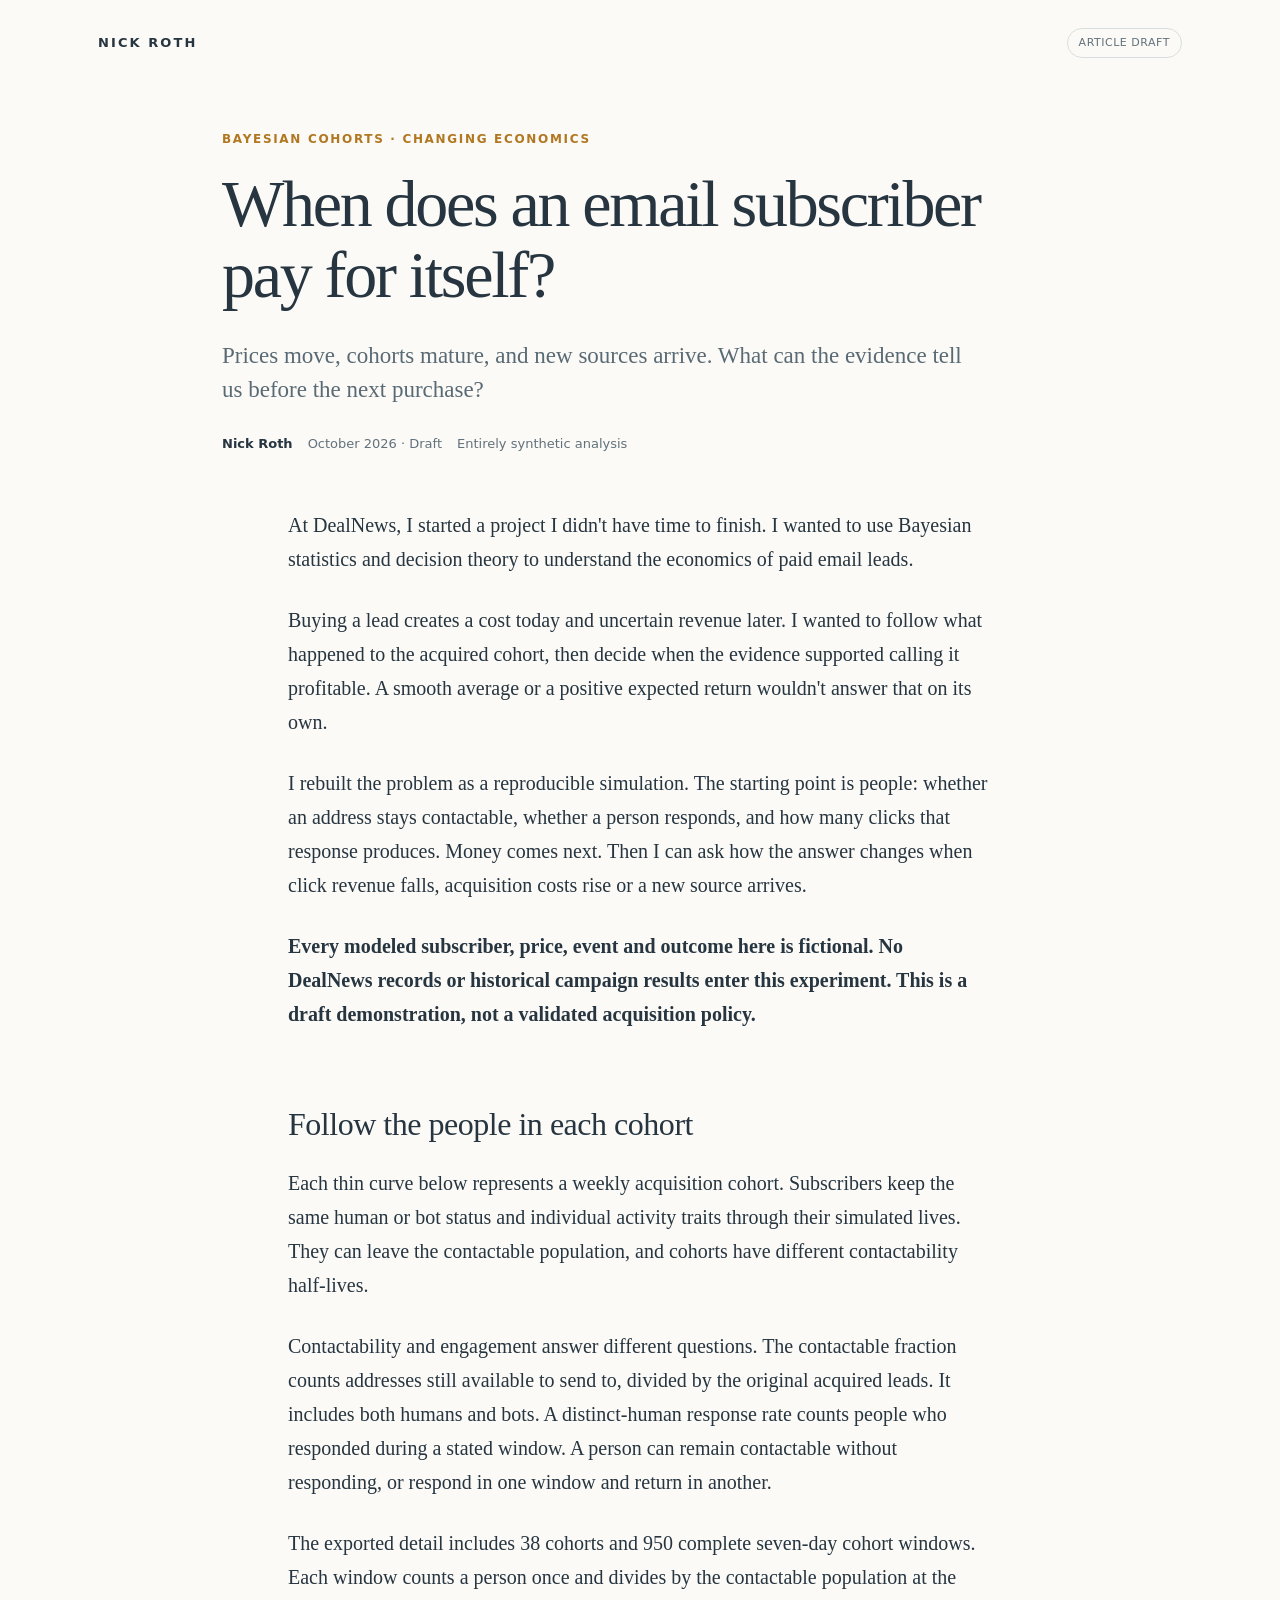
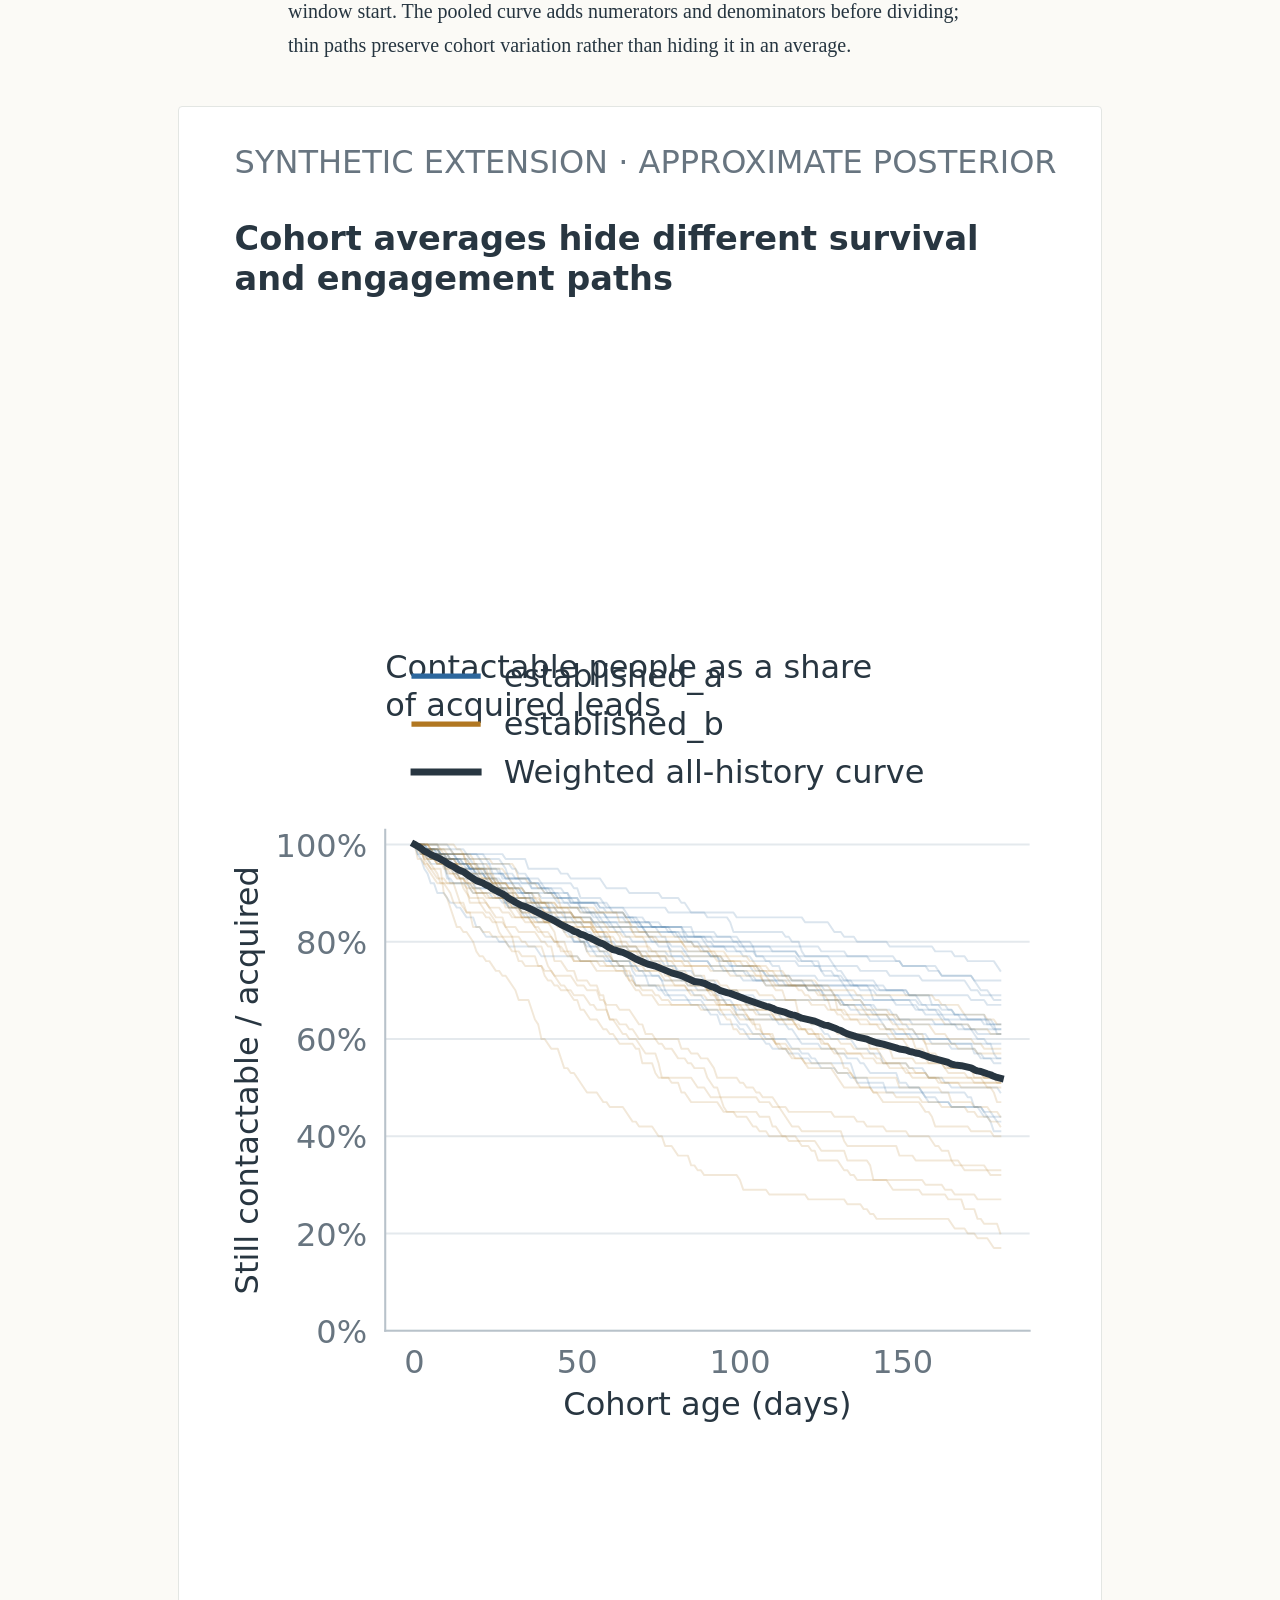
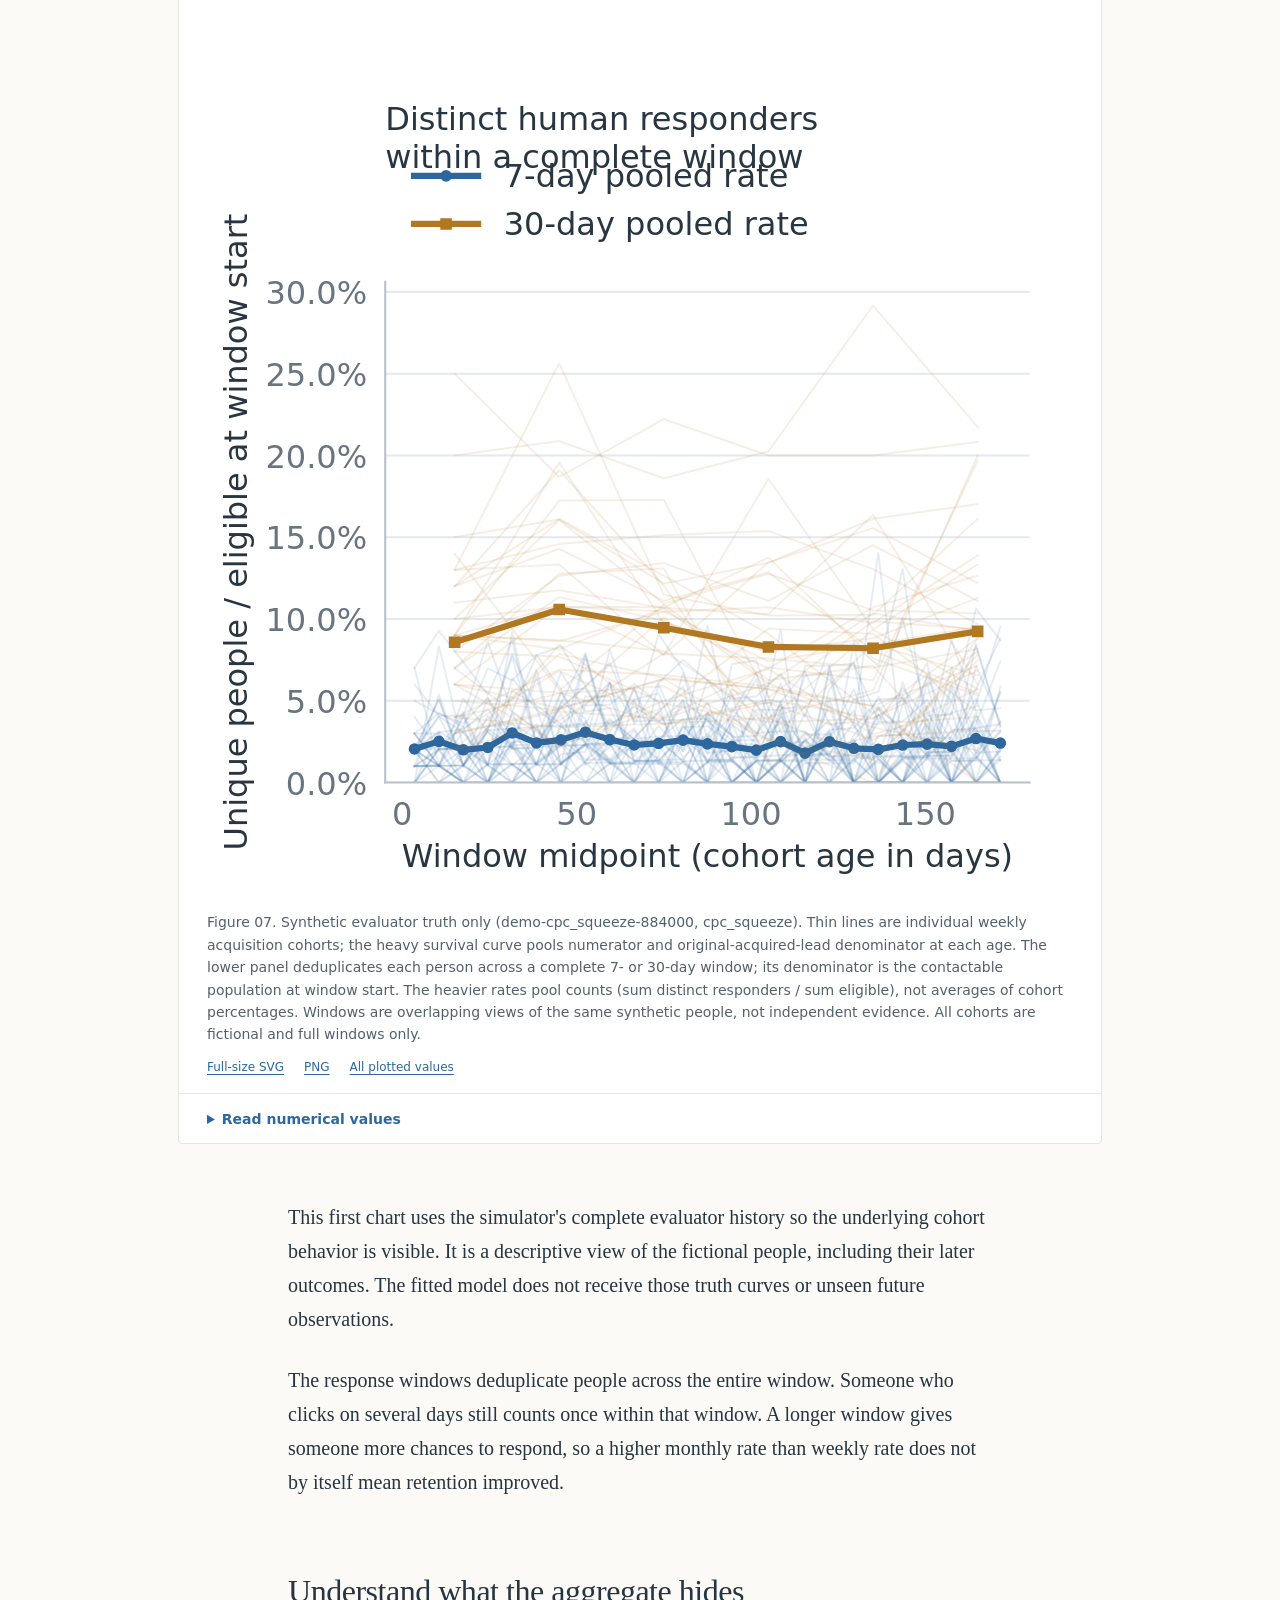
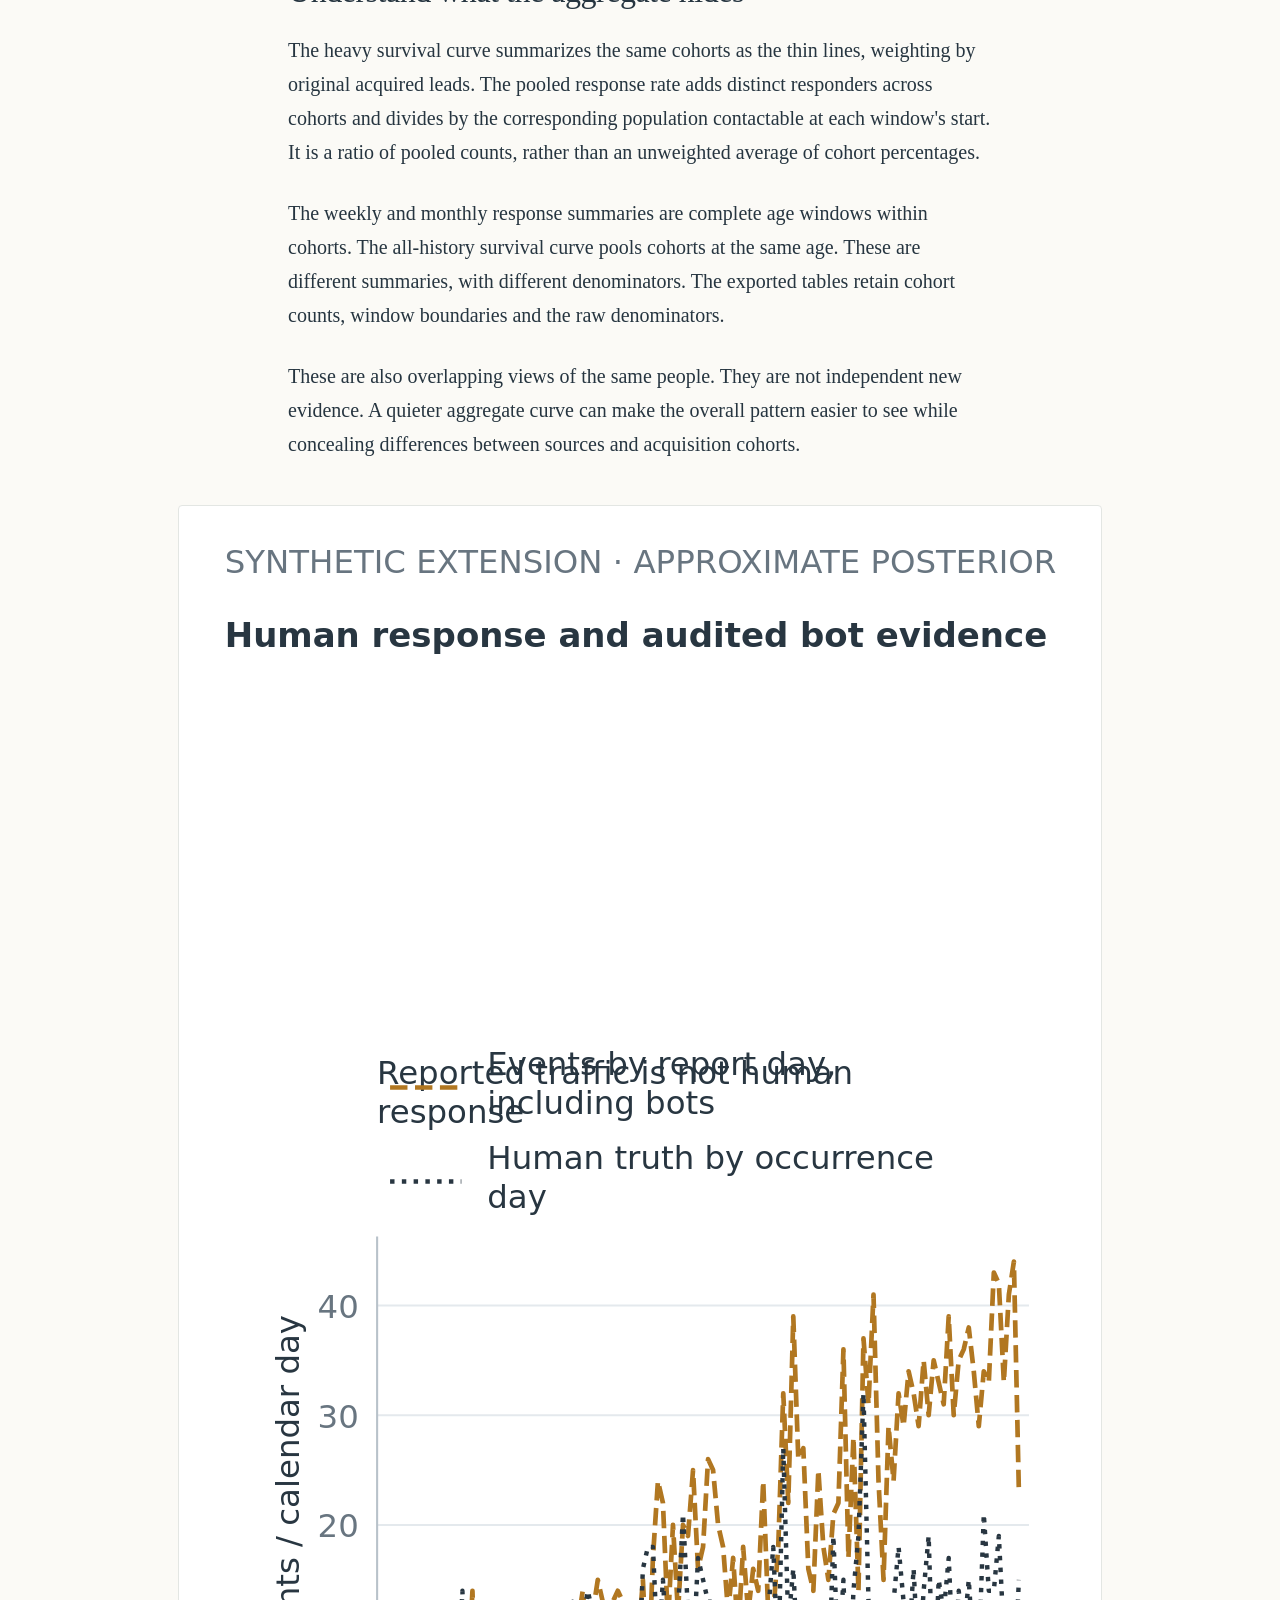
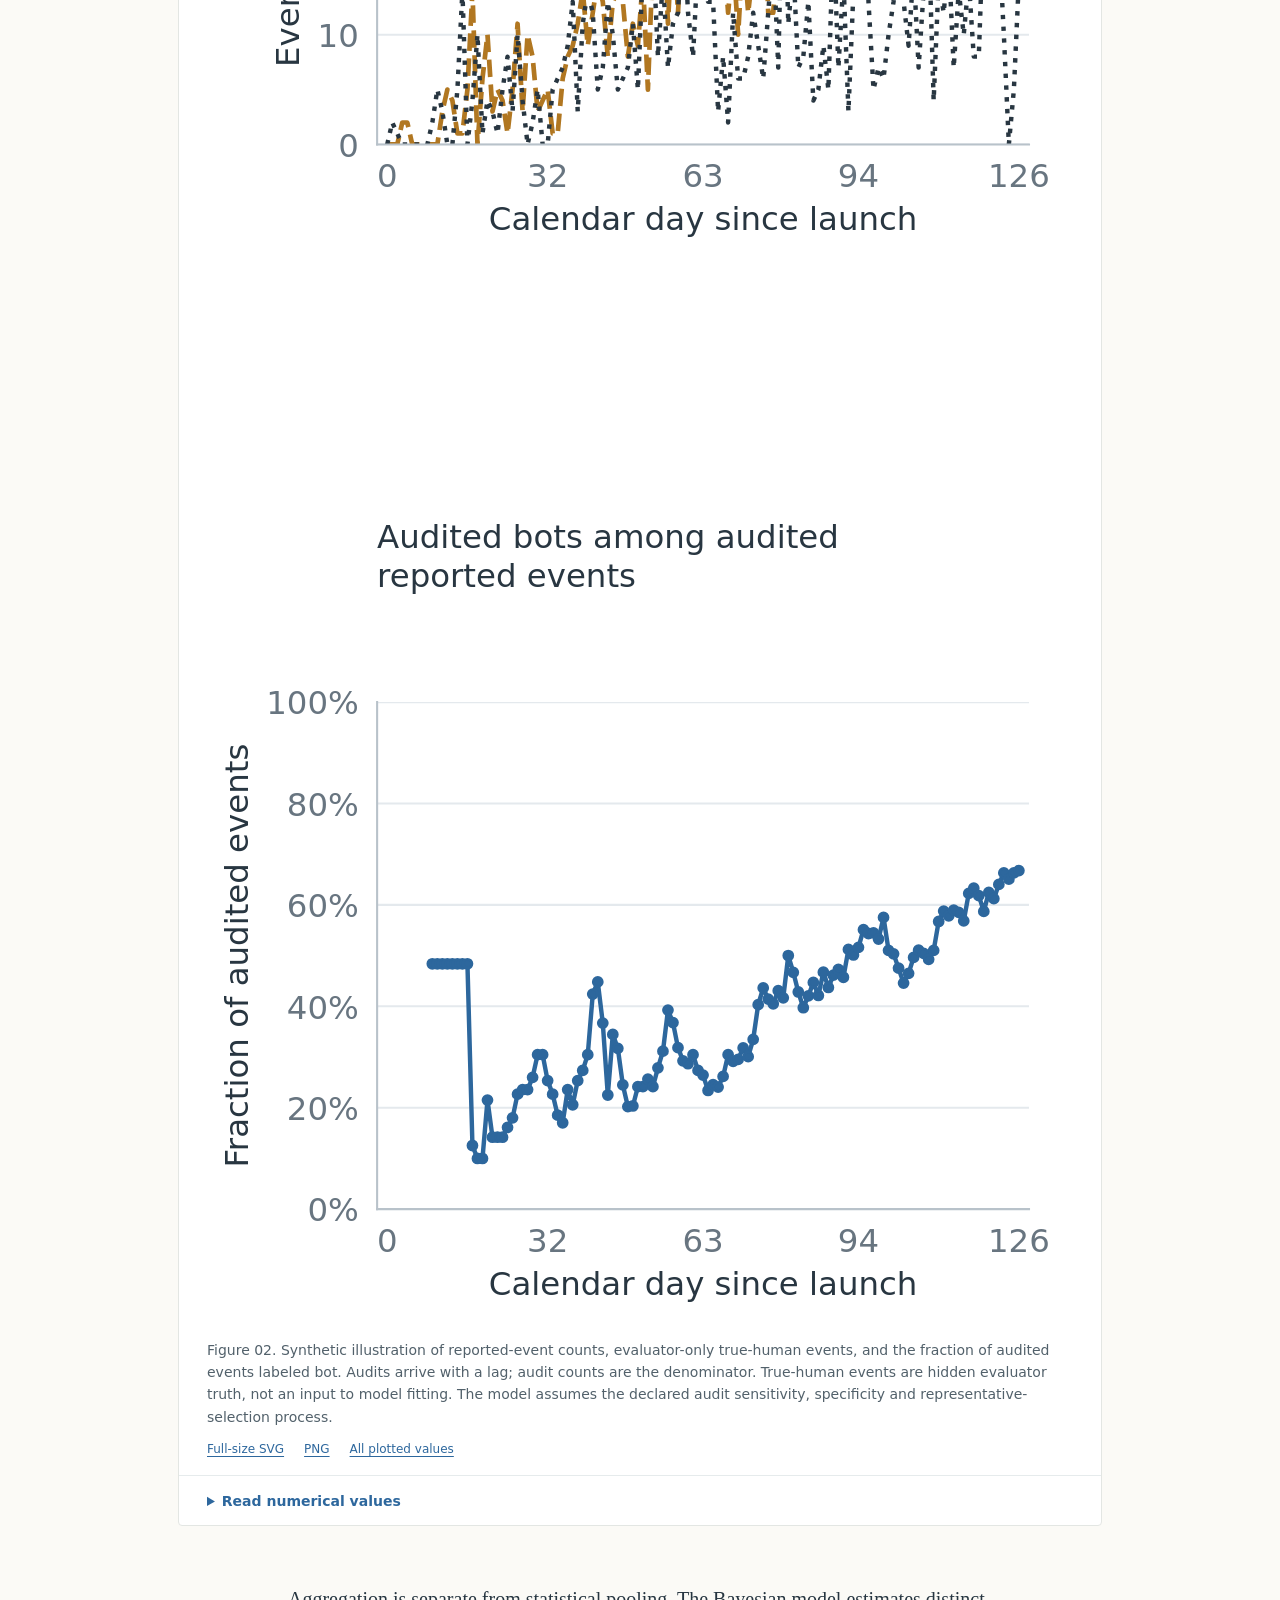
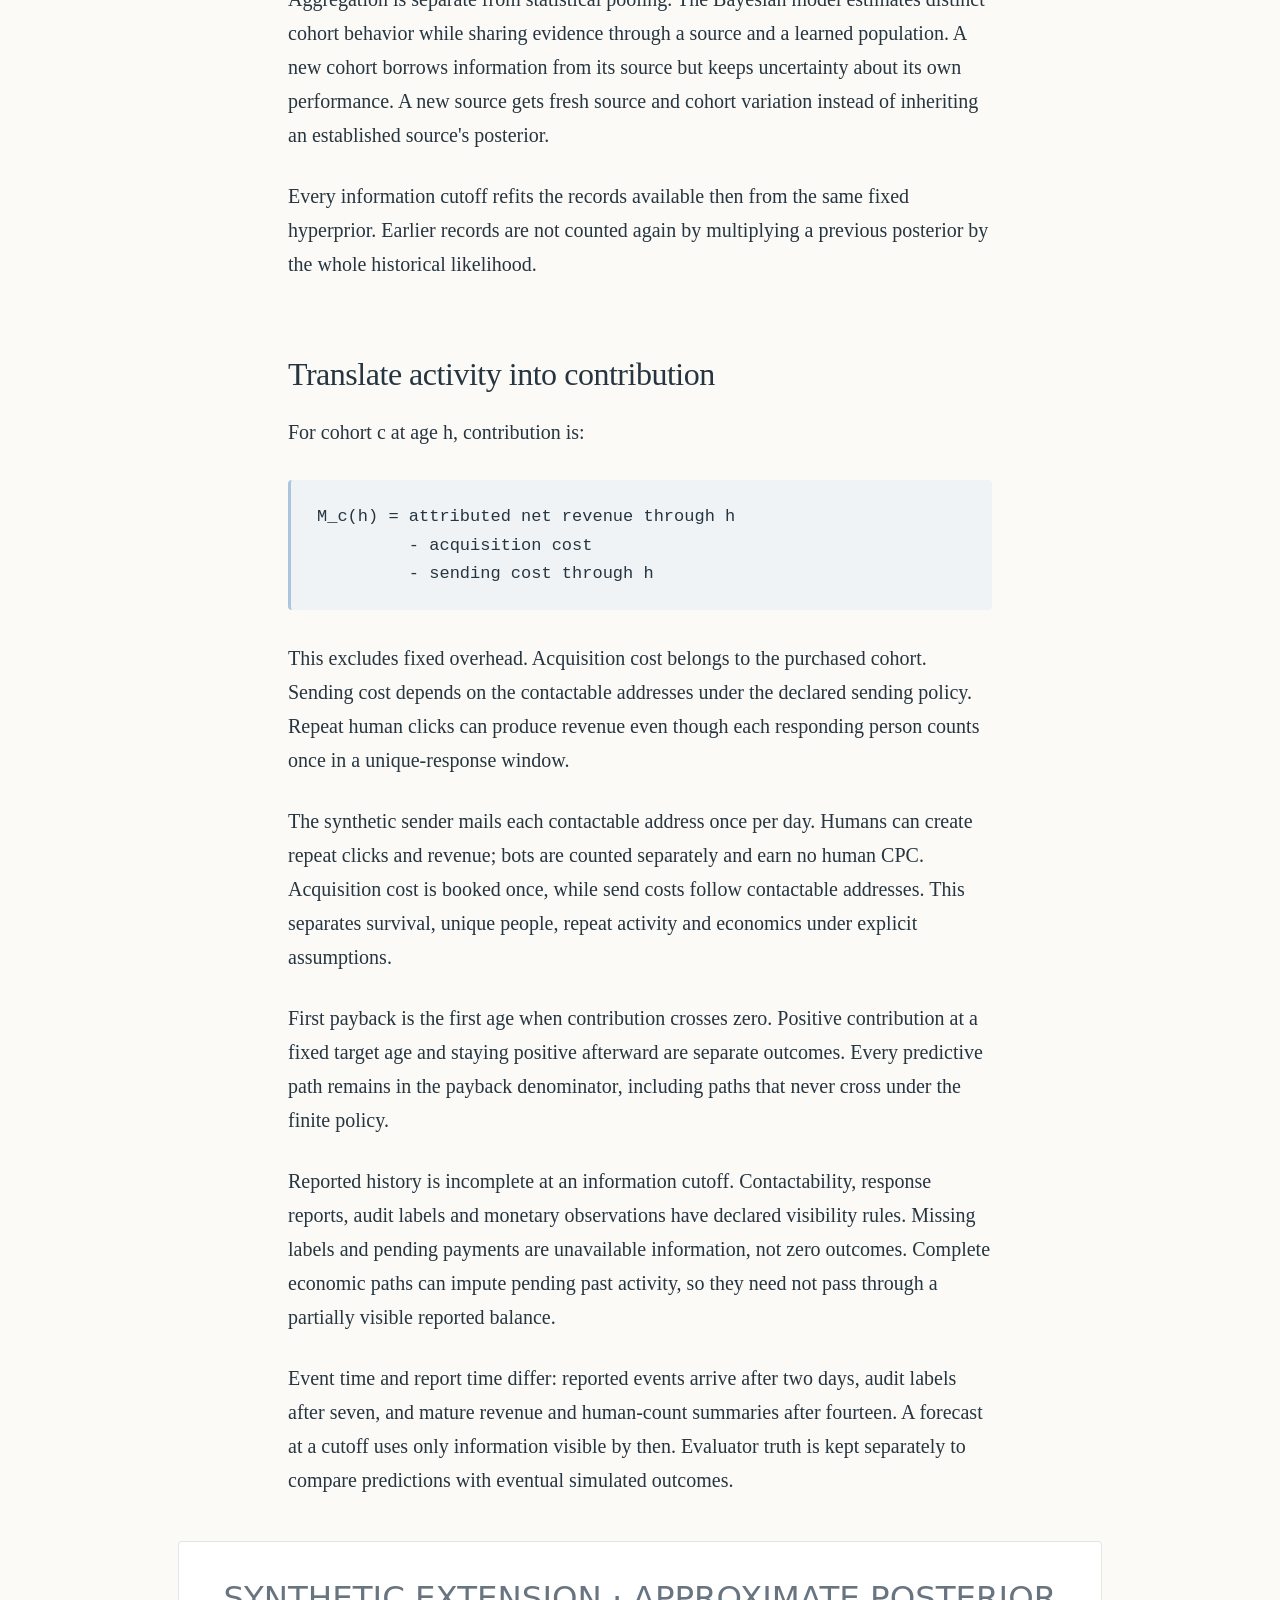
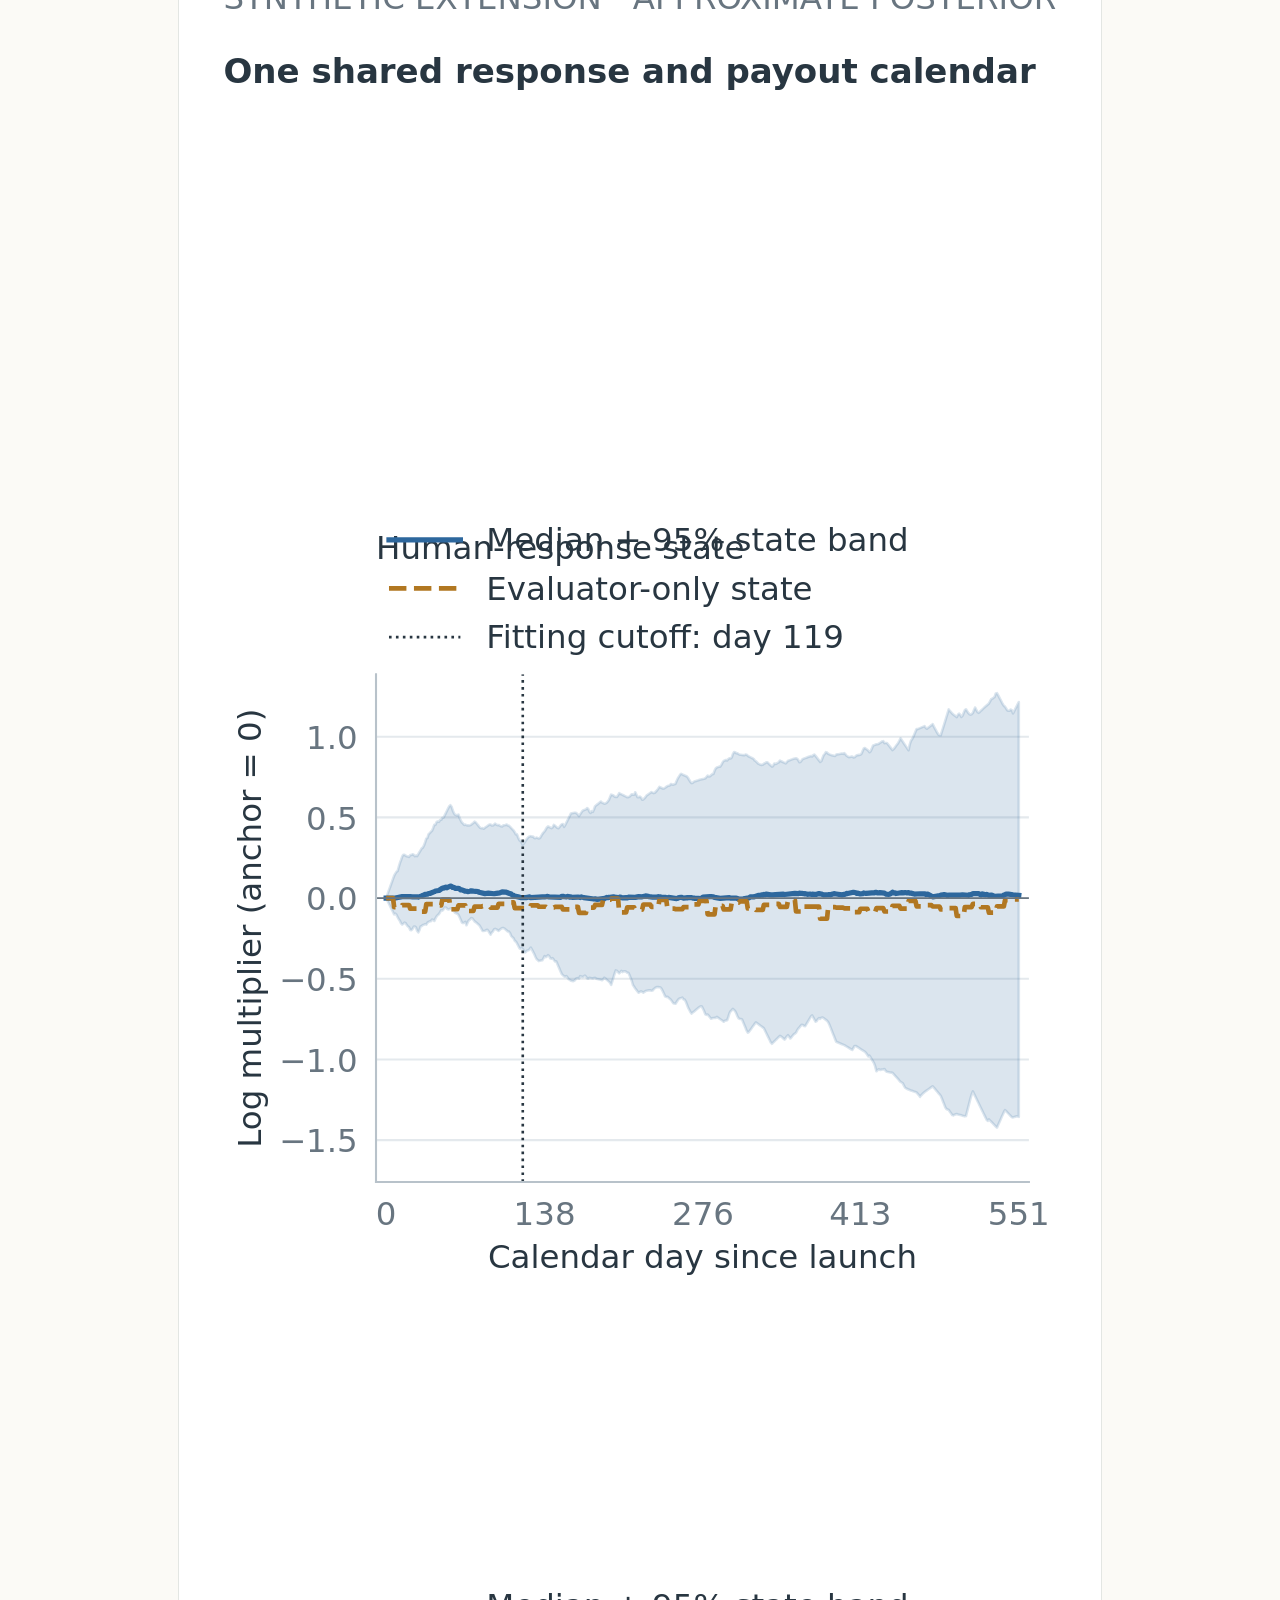
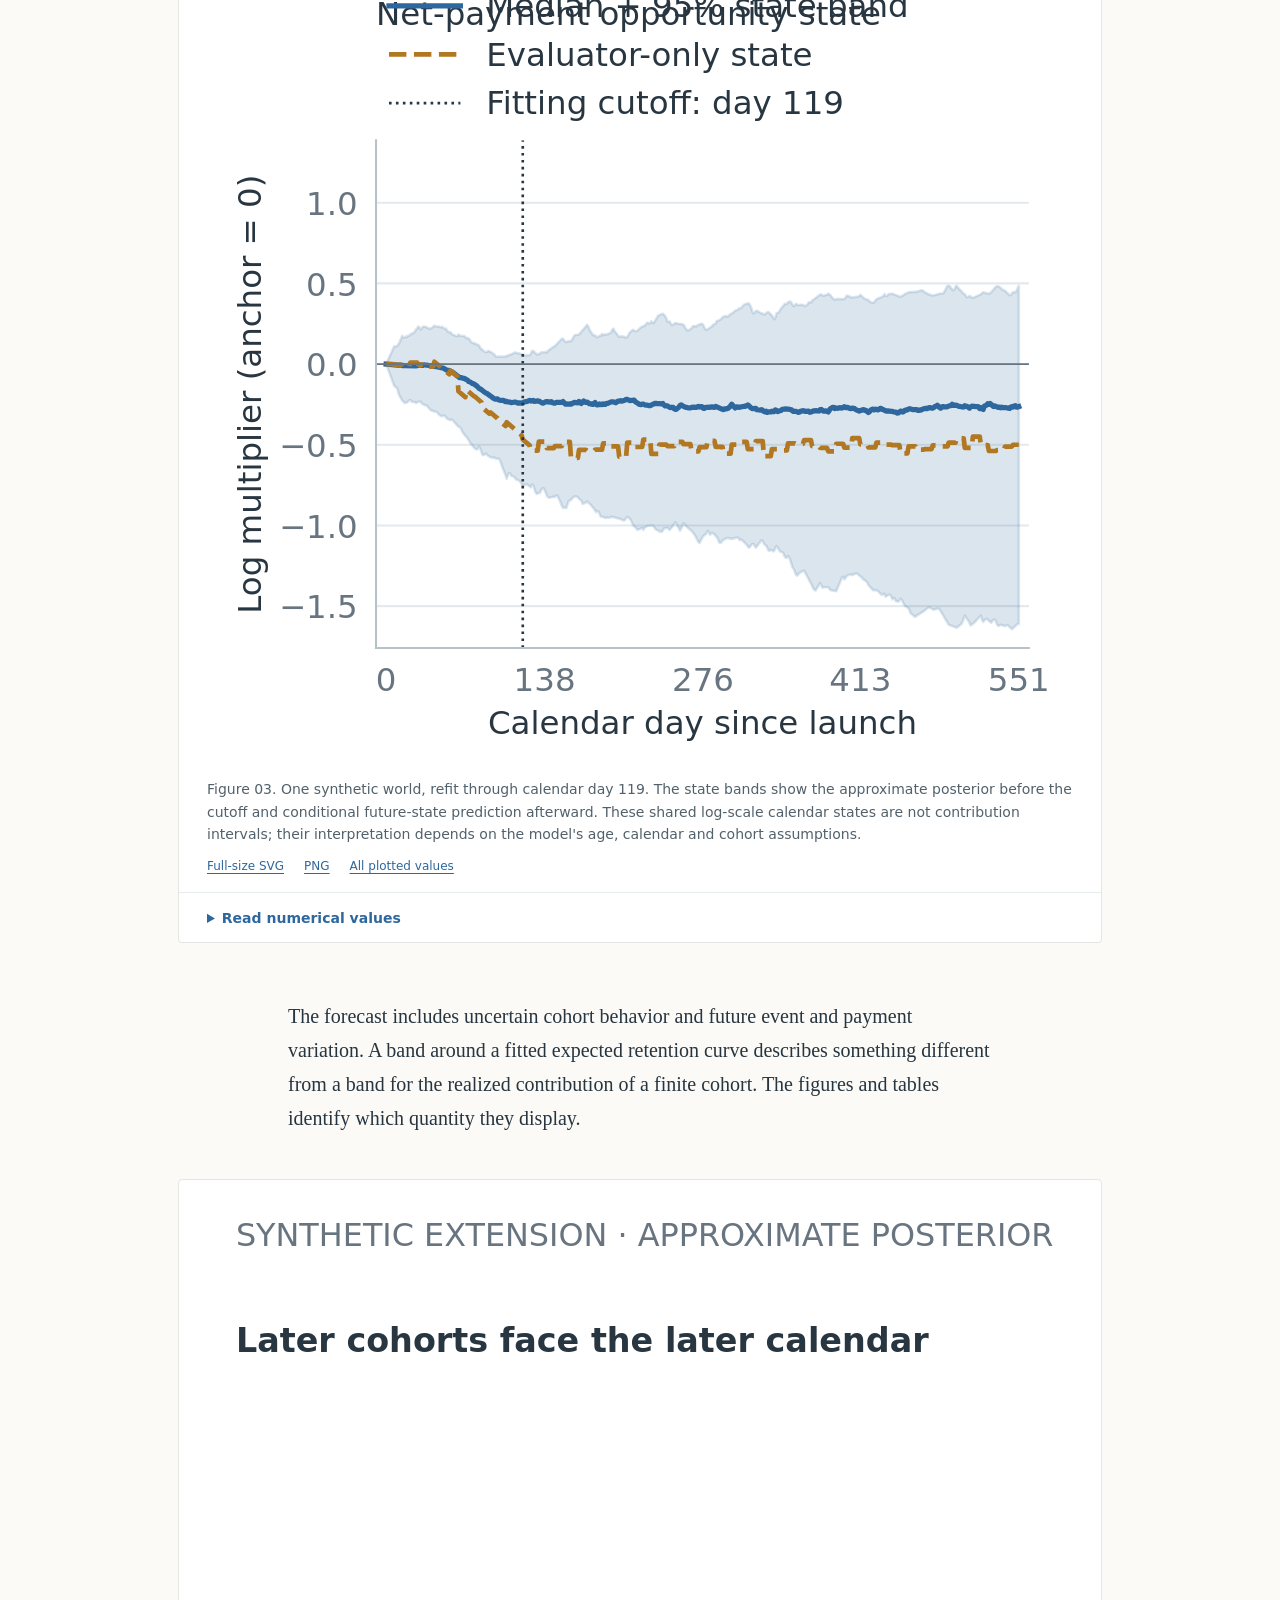
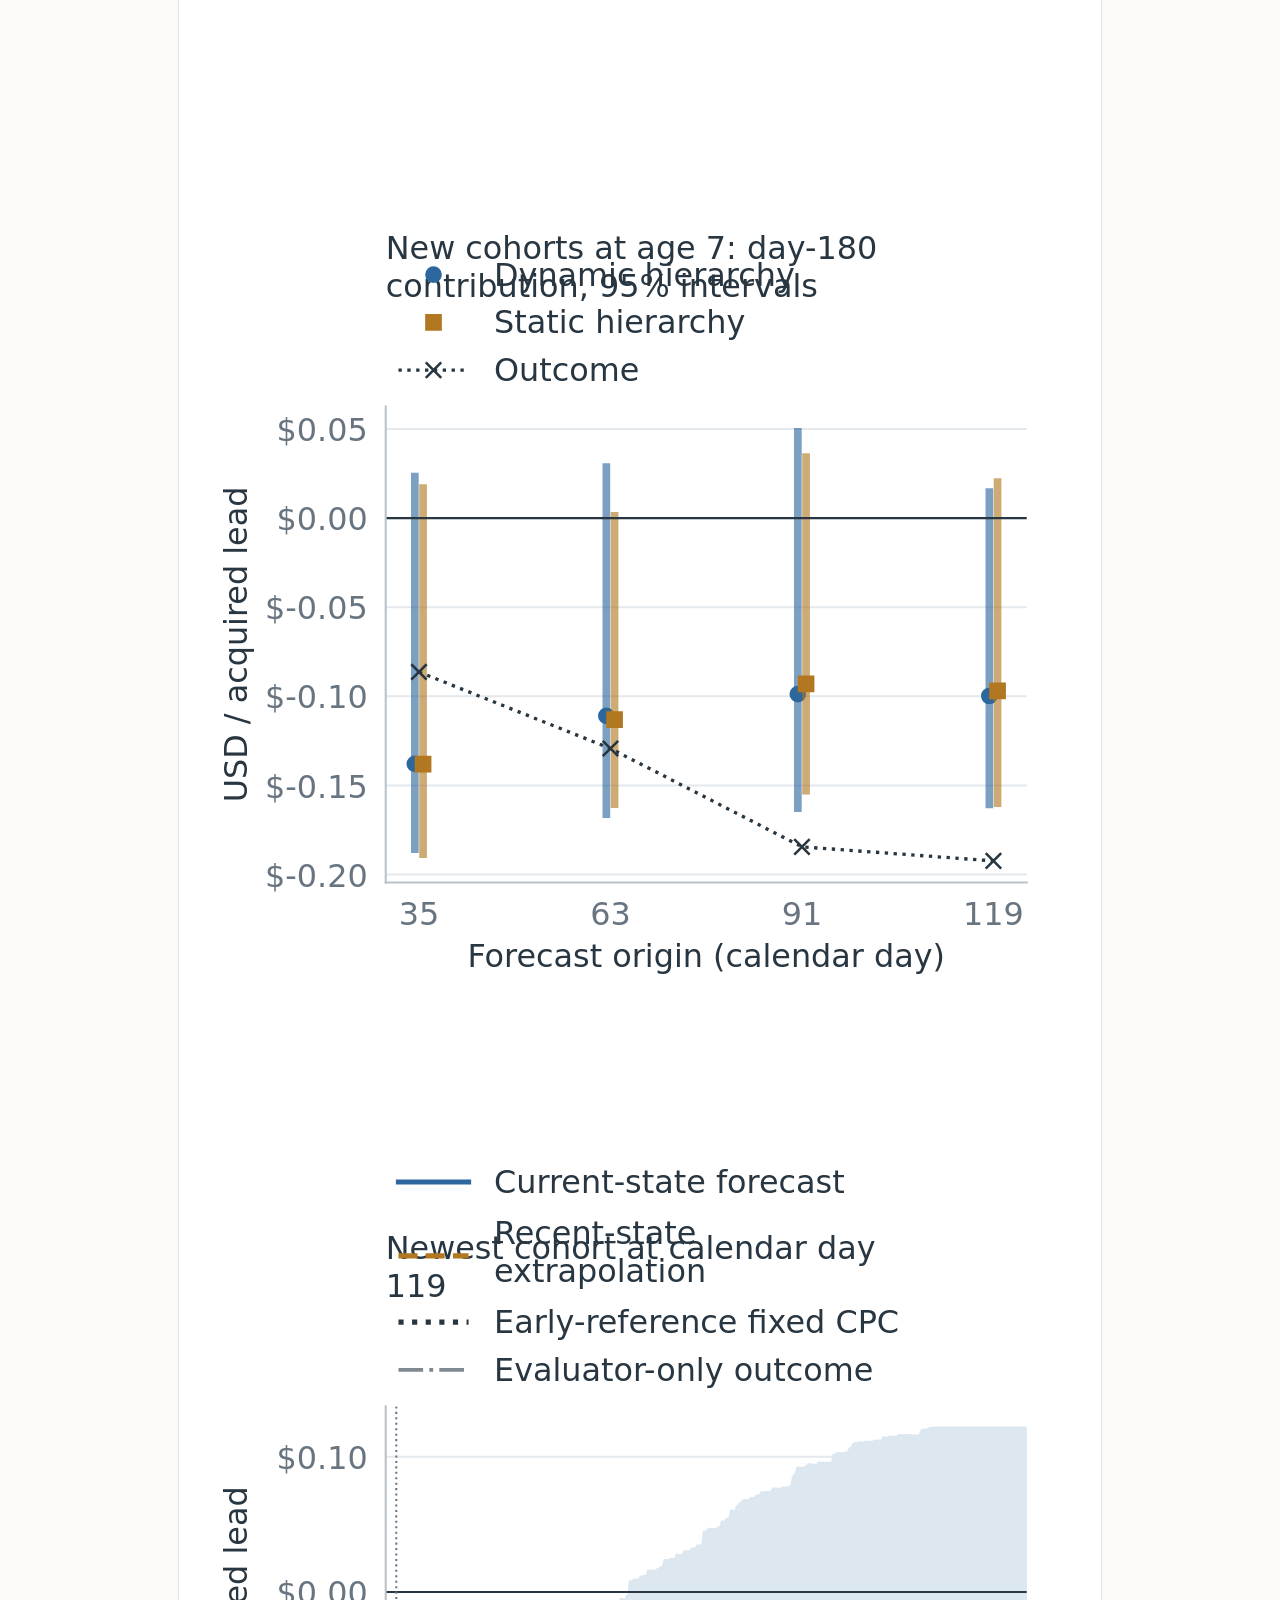
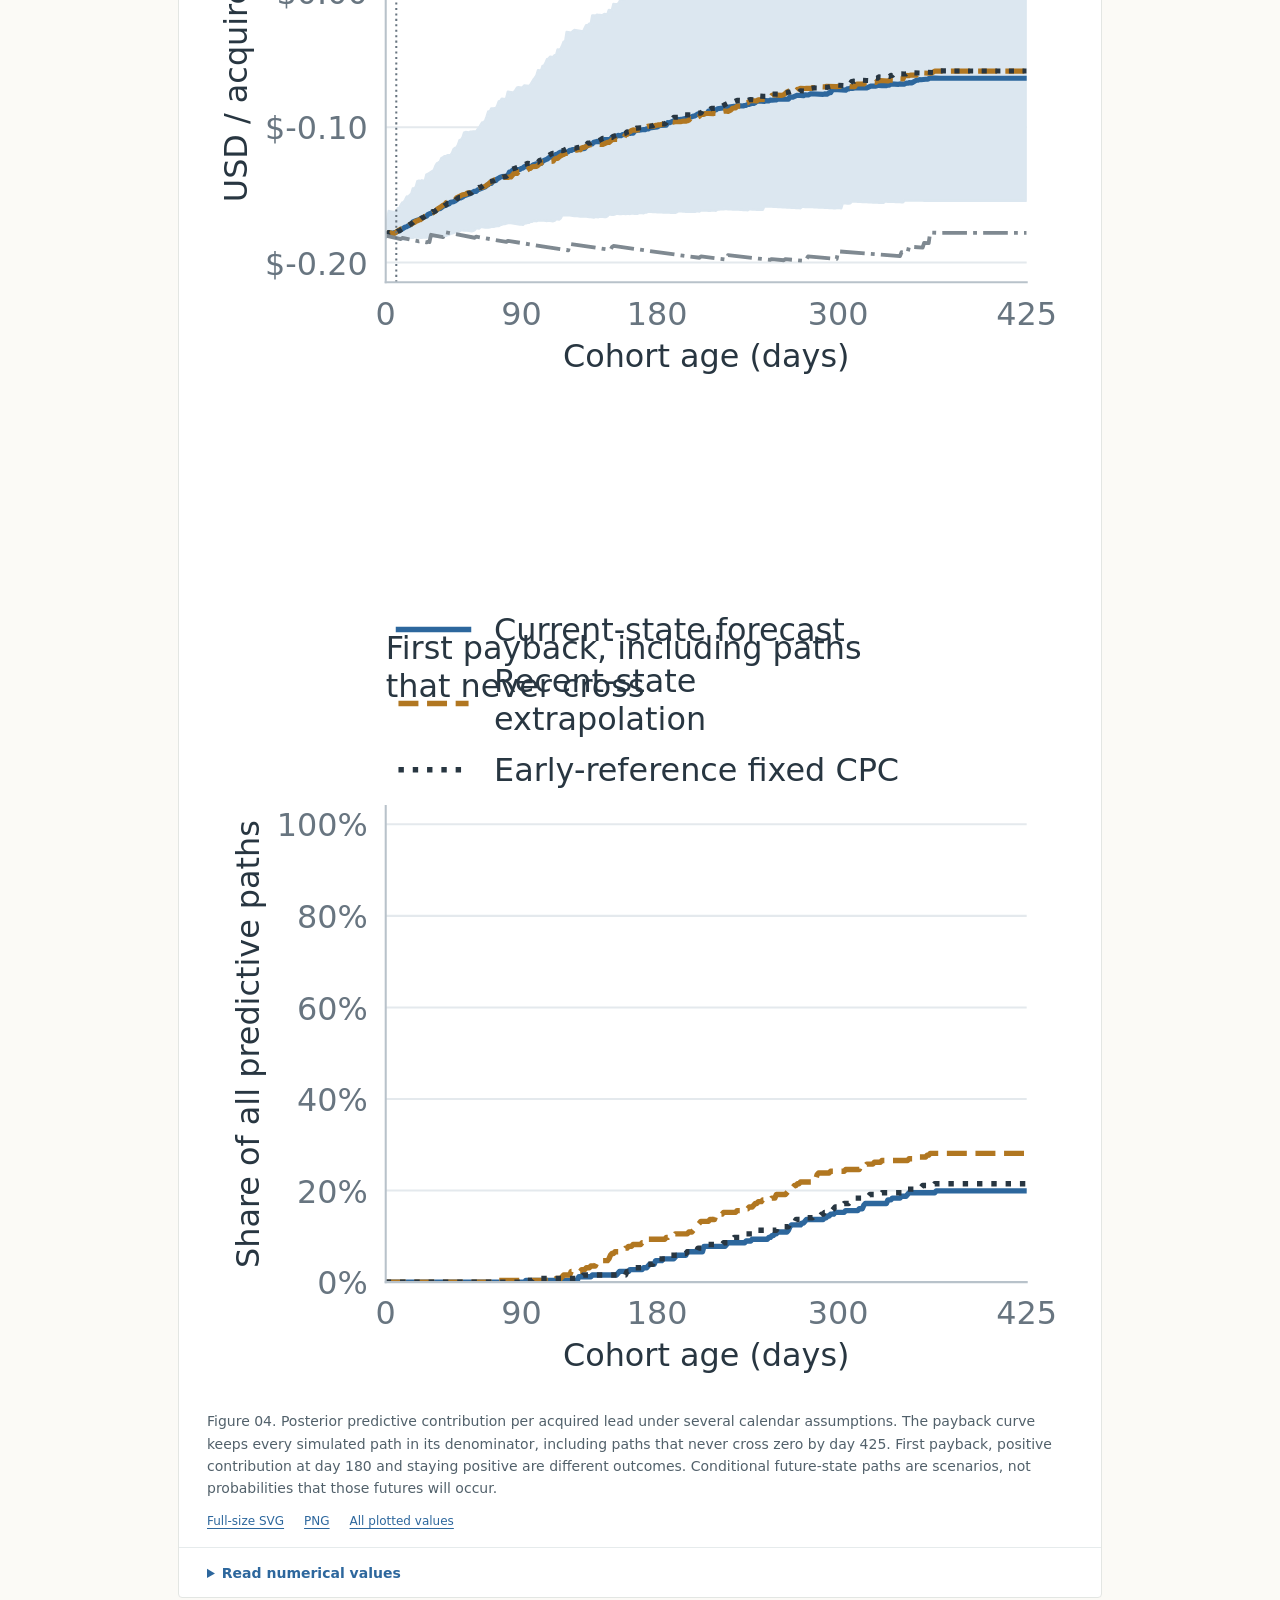
==== commit 6ba04f60: "Update Bayesian cohort research and article draft" ====
--- a/article/index.html
+++ b/article/index.html
@@ -2,8 +2,6 @@
 :root{--paper:#fbfaf6;--ink:#263540;--muted:#62717b;--blue:#2d679d;--amber:#b17721;--line:#d8dedf}*{box-sizing:border-box}html{scroll-behavior:smooth}body{margin:0;background:var(--paper);color:var(--ink);font-family:Georgia,"Times New Roman",serif;font-size:20px;line-height:1.7}a{color:var(--blue);text-decoration-thickness:1px;text-underline-offset:3px}a:hover{color:#19486e}a:focus-visible,summary:focus-visible{outline:3px solid #b17721;outline-offset:5px}header{max-width:1160px;margin:0 auto;padding:28px 38px;display:flex;justify-content:space-between;align-items:center;font:13px/1.3 system-ui,sans-serif;letter-spacing:.04em}header .name{font-weight:750;letter-spacing:.16em;font-size:13px;color:var(--ink);text-decoration:none}.status{font-size:11px;text-transform:uppercase;border:1px solid var(--line);padding:7px 11px;border-radius:100px;color:var(--muted)}.hero{max-width:900px;margin:45px auto 55px;padding:0 32px;text-align:left}.eyebrow{font:700 12px/1.4 system-ui,sans-serif;letter-spacing:.14em;text-transform:uppercase;color:var(--amber);margin:0 0 20px}h1{font-weight:500;font-size:clamp(42px,5.4vw,66px);line-height:1.08;letter-spacing:-.035em;margin:0 0 28px;max-width:850px}.dek{font-size:23px;line-height:1.5;color:#596a74;max-width:740px;margin:0 0 26px}.byline{font:13px/1.5 system-ui,sans-serif;color:var(--muted);display:flex;gap:15px;flex-wrap:wrap}.byline strong{color:var(--ink);font-weight:650}main{max-width:760px;margin:0 auto;padding:0 28px 80px}p{margin:0 0 1.35em}h2{font-weight:500;letter-spacing:-.015em;font-size:32px;line-height:1.2;margin:2.3em 0 .7em;scroll-margin-top:35px}h3{font:650 17px/1.4 system-ui,sans-serif;margin:2em 0 .7em}strong{font-weight:700}ul{padding-left:1.3em;margin:1em 0 1.5em}li{padding:0 0 .55em .2em}code{font:85%/1.5 ui-monospace,monospace}.equation{padding:22px 26px;background:#eff3f5;border-radius:4px;white-space:pre-wrap;overflow-wrap:anywhere;font-size:18px;line-height:1.6;margin:1.7em 0;border-left:3px solid #abc6dc}.equation code{font-size:17px}figure{margin:44px -110px 56px;padding:0;background:white;border:1px solid #e3e6e3;border-radius:4px;overflow:hidden}.chart{padding:16px 18px 0}.chart a{display:block}.chart img{display:block;width:100%;height:auto}.chart picture{display:block}figcaption{font:14px/1.6 system-ui,sans-serif;color:#52616b;padding:10px 28px 13px}.figure-tools{font:12px/1.4 system-ui,sans-serif;display:flex;gap:20px;padding:0 28px 17px}.values{border-top:1px solid #e6ebec;padding:0 28px 13px;font:14px/1.5 system-ui,sans-serif}.values summary{padding:15px 0 0;cursor:pointer;font-weight:650;color:var(--blue)}.values[open] summary{padding-bottom:15px}.table-wrap{overflow:auto}table{width:100%;border-collapse:collapse;font-size:13px;font-variant-numeric:tabular-nums}th{font-weight:650;text-align:left;background:#f3f6f7;color:#415565}td,th{padding:10px 9px;border-bottom:1px solid #e1e7e9;vertical-align:top}td{font-feature-settings:"tnum"}.table-note{font:12px/1.5 system-ui,sans-serif;margin:12px 0 0}.preview-note{font:13px/1.5 system-ui,sans-serif;color:var(--muted);border-top:1px solid var(--line);padding-top:24px;margin-top:45px}.jump{font:13px/1.4 system-ui,sans-serif;display:inline-block;margin-top:10px}footer{border-top:1px solid var(--line);padding:25px;text-align:center;font:12px/1.5 system-ui,sans-serif;color:var(--muted)}@media(max-width:1000px){figure{margin-left:-25px;margin-right:-25px}}@media(max-width:600px){body{font-size:18px;line-height:1.65}header{padding:20px 22px}.status{font-size:9px;padding:6px 8px}.hero{margin:32px auto 35px;padding:0 23px}h1{font-size:43px;line-height:1.1;letter-spacing:-.04em}.dek{font-size:20px}.eyebrow{font-size:10px;margin-bottom:16px}.byline{font-size:12px}main{padding:0 23px 50px}h2{font-size:29px;margin-top:2em}figure{margin:32px -13px 42px}.chart{padding:12px 2px 0}figcaption{padding:8px 14px 11px;font-size:13px}.figure-tools{padding:0 14px 15px}.values{padding:0 12px 13px}.values summary{font-size:14px}td,th{padding:8px 6px;font-size:13px}.equation{padding:18px 15px}.equation code{font-size:15px}}@media print{header,.status,.figure-tools,.values,.preview-note,footer{display:none}body{background:white;font-size:12pt}main{max-width:none;padding:0}.hero{margin:0 0 30px}h1{font-size:35pt}figure{margin:25px 0;break-inside:avoid}h2{break-after:avoid}a{color:inherit}}
 
 @media(max-width:600px){figure{margin-left:-23px;margin-right:-23px;border-left:0;border-right:0;border-radius:0}.chart{padding:0}.chart img{width:100%}}
-</style></head><body><header><a class="name" href="#top">NICK ROTH</a><span class="status">Article draft</span></header><div class="hero" id="top"><p class="eyebrow">Bayesian cohorts · Changing economics</p><h1>When does an email subscriber pay for itself?</h1><p class="dek">Prices move, cohorts mature, and new sources arrive. What can the evidence tell us before the next purchase?</p><div class="byline"><strong>Nick Roth</strong><span>October2026 · Draft</span><span>Entirely synthetic analysis</span></div></div><main><p>At DealNews, I started a project I didn't have time to finish. I wanted to use Bayesian statistics and decision theory to understand the economics of paid email leads. I remember an average acquisition cost of roughly twenty cents per lead. That's an unverified recollection motivating the question, not a historical number being validated here.</p><p>Buying a lead creates a cost today and uncertain revenue later. Some people respond quickly, some keep responding for months, and some never respond. Early clicks offer evidence, but they don't tell you what those clicks will be worth next quarter.</p><p>The question gets harder when the business changes while the cohort matures. Revenue per human response can fall. The next batch of leads can cost more. Automated clicks can rise while human response weakens. A new source might look attractive because it's cheap, even though nobody has seen its long-term behavior.</p><p>I rebuilt the problem as a reproducible simulation and fitted a Bayesian approximation to it. The point is to follow the uncertainty as evidence arrives, then check whether that uncertainty deserves our trust.</p><p><strong>Every modeled lead, price, event and outcome below is fictional. There are no DealNews records or historical campaign results in this experiment.</strong></p><h2>Start with a fixed-price cohort</h2><p>For a cohort observed through age h, contribution is:</p><pre class="equation"><code>M(h) = attributed net revenue through h
-       − acquisition cost − sending cost through h</code></pre><p>This excludes fixed overhead. Payback is the first age when contribution becomes nonnegative. First payback, positive contribution at day 180, and staying positive afterward are different quantities.</p><p>The sending policy runs daily through age 365, with a finite accounting endpoint at 425. Every predictive path remains in the payback denominator, including paths that never recover their cost under that policy. “No payback by 425” says nothing about an infinite lifetime beyond the modeled policy.</p><p>The <a href="https://github.com/rothnic/bayesian-email-cohort-lab/tree/8e3443fe287d8e3ee29156d628df931b35fad9d5">first version of the lab</a> has a deliberately simple component check. With a known response-age curve, fixed prices and a Gamma–Poisson response model, its nominal 95% intervals cover 94.2%–95.5% of outcomes across 2,000 independent simulated worlds. The richer original simulation covers only 52.8%–63.9%. A working update formula doesn't validate every surrounding assumption.</p><p>The original first-cohort example also borrows information as acquisition continues. It has no older cohort history at launch. Later forecasts also use the observations available from younger cohorts in the same source. That version pools within a source, with independent copies of fixed priors across sources; it has no learned global prior.</p><p>The extension below actually adds global learning and calendar states. Its fixed-price comparison uses the new model's assumptions. It is not a renamed result from the original model.</p><h2>Let prices change while cohorts overlap</h2><p>The new simulation starts with two established sources and a new 100-lead cohort each week from each source. Each cohort follows the same declared early-drop and long-tail age shape. Then the scenarios add mechanisms one at a time: lower net revenue per valid human response, rising prices for new leads, declining human response with more bot events, and a late inexpensive source that can be either good or bad.</p><p>The distinction between old and new purchases matters. In the rich scenario, the established source's quote rises from $0.18 to $0.30096 per lead between calendar days 0 and 126. Its first 100-lead batch still costs $18. A new quote never rewrites an old acquisition cost.</p><figure id="01-calendar-economics"><div class="chart"><picture><source media="(max-width:600px)" srcset="assets/01-calendar-economics-mobile.svg"><source srcset="assets/01-calendar-economics.svg"><img src="assets/01-calendar-economics.png" alt="Three calendar panels compare fixed and changing net human CPC opportunity, current acquisition quotes and actual purchase costs, and arriving weekly cohorts."></picture></div><figcaption>Figure 1. The synthetic rich illustration (demo-human_decline_bot_rise-884000, human_decline_bot_rise) and fixed-price reference use the same demo seed; established source established_a. The net-human CPC opportunity is evaluator-only truth, not an observed contract rate supplied to inference; the model learns it from mature settled monetary marks. Send cost and the current acquisition quote are observed inputs. Purchase markers divide the batch's recorded acquisition cost by its purchased leads; a later quote applies to new purchases and never rewrites old acquisition costs.</figcaption><div class="figure-tools"><a href="assets/01-calendar-economics.svg">Full-size SVG</a><a href="assets/01-calendar-economics.png" download>PNG</a><a href="tables/01-calendar-economics.csv" download>All plotted values</a></div><details class="values"><summary>Read numerical values</summary><div class="table-wrap"><table><thead><tr><th scope="col">panel</th><th scope="col">calendar_day</th><th scope="col">human_cpc</th><th scope="col">cpl_quote</th><th scope="col">paid_cpl</th><th scope="col">new_purchases</th><th scope="col">acquisition_total</th></tr></thead><tbody><tr><td>commercial_inputs</td><td>0</td><td>0.2005</td><td>0.18</td><td>—</td><td>100</td><td>18</td></tr><tr><td>commercial_inputs</td><td>30</td><td>0.2052</td><td>0.18</td><td>—</td><td>0</td><td>0</td></tr><tr><td>commercial_inputs</td><td>60</td><td>0.1793</td><td>0.2059</td><td>—</td><td>0</td><td>0</td></tr><tr><td>commercial_inputs</td><td>90</td><td>0.1321</td><td>0.2491</td><td>—</td><td>0</td><td>0</td></tr><tr><td>commercial_inputs</td><td>120</td><td>0.1016</td><td>0.2923</td><td>—</td><td>0</td><td>0</td></tr><tr><td>fixed_price_reference</td><td>5</td><td>0.2005</td><td>0.18</td><td>—</td><td>0</td><td>0</td></tr><tr><td>fixed_price_reference</td><td>35</td><td>0.2025</td><td>0.18</td><td>—</td><td>100</td><td>18</td></tr><tr><td>fixed_price_reference</td><td>65</td><td>0.2042</td><td>0.18</td><td>—</td><td>0</td><td>0</td></tr><tr><td>fixed_price_reference</td><td>95</td><td>0.2069</td><td>0.18</td><td>—</td><td>0</td><td>0</td></tr><tr><td>fixed_price_reference</td><td>126</td><td>0.2013</td><td>0.18</td><td>—</td><td>100</td><td>18</td></tr></tbody></table></div></details></figure><p>The hidden revenue opportunity in this figure is available to the evaluator. The fitted model sees mature settlement summaries at their report dates. It has to learn the price change from those observations.</p><h2>Treat bot activity as a measurement problem</h2><p>Raw response events contain both human and bot activity. Repeated events are allowed; an event count isn't a count of distinct people. A random half of the events receives delayed human/bot labels from an imperfect audit instrument.</p><p>The instrument's sensitivity and specificity are known assumptions here: 95% and 98%. Raw events arrive after two days, audit labels after seven, and mature settlement summaries after fourteen. Before its arrival, a missing label or payment is unavailable information.</p><figure id="02-human-bot-evidence"><div class="chart"><picture><source media="(max-width:600px)" srcset="assets/02-human-bot-evidence-mobile.svg"><source srcset="assets/02-human-bot-evidence.svg"><img src="assets/02-human-bot-evidence.png" alt="Reported response events, evaluator-only human events, and delayed audit evidence show why raw activity alone cannot identify human quality."></picture></div><figcaption>Figure 2. One synthetic world (demo-human_decline_bot_rise-884000, human_decline_bot_rise), aggregating all active sources and cohorts; information available on each plotted calendar day. Raw reported activity includes bots and uses report-calendar day, with a two-day report lag. The dotted true-human series uses occurrence-calendar day and is evaluator-only, not a fitting input. Audit fractions use trailing 14-day audit reports available on that day, Beta-smoothed and corrected for the known sensitivity/specificity; audit_n is their denominator. Rows with no available audit are omitted from the fraction plot and marked missing in audit_fraction_plotted. Audit instrument error and representative-selection assumptions remain part of the approximate model.</figcaption><div class="figure-tools"><a href="assets/02-human-bot-evidence.svg">Full-size SVG</a><a href="assets/02-human-bot-evidence.png" download>PNG</a><a href="tables/02-human-bot-evidence.csv" download>All plotted values</a></div><details class="values"><summary>Read numerical values</summary><div class="table-wrap"><table><thead><tr><th scope="col">calendar_day</th><th scope="col">reported_events</th><th scope="col">true_human_events</th><th scope="col">audited_bot_fraction</th><th scope="col">audit_n</th></tr></thead><tbody><tr><td>0</td><td>0</td><td>15</td><td>0.4839</td><td>0</td></tr><tr><td>14</td><td>15</td><td>49</td><td>0.05942</td><td>55</td></tr><tr><td>28</td><td>23</td><td>41</td><td>0.1833</td><td>125</td></tr><tr><td>42</td><td>52</td><td>42</td><td>0.4322</td><td>206</td></tr><tr><td>56</td><td>80</td><td>45</td><td>0.4784</td><td>291</td></tr><tr><td>70</td><td>102</td><td>53</td><td>0.6247</td><td>372</td></tr><tr><td>84</td><td>141</td><td>53</td><td>0.6555</td><td>471</td></tr><tr><td>98</td><td>186</td><td>49</td><td>0.7306</td><td>619</td></tr><tr><td>112</td><td>188</td><td>49</td><td>0.7856</td><td>773</td></tr><tr><td>126</td><td>246</td><td>47</td><td>0.8093</td><td>976</td></tr></tbody></table></div></details></figure><p>The estimated bot fraction is a fraction of <strong>response events</strong>, not a fraction of leads. Total human events can rise while per-exposure human response deteriorates because new cohorts keep arriving. The calendar-state comparison below asks about the underlying rate after accounting for the declared age shape.</p><p>This is a favorable measurement setting. A real audit's error rates may be unknown, change over time, or depend on what was selected for review. Without evidence about that process, a human/bot decomposition can remain unidentified.</p><h2>Share evidence at three levels</h2><p>The response model has a global level, a source effect and a cohort effect. Net human revenue per response has a parallel hierarchy. Both also have a shared calendar state. In shorthand:</p><pre class="equation"><code>log response rate = global + source feature + source effect
-                    + cohort effect + age shape + calendar state
-log net human CPC = global + source feature + source effect
-                    + cohort effect + calendar state</code></pre><p>A new cohort learns from its source while retaining its own variation. A source with no observations gets a predictive distribution from the learned population, including uncertainty in the global parameters, the new source and the new cohort. The code does not copy a successful source's posterior onto the newcomer.</p><p>At every cutoff, it refits all available observations from the same fixed hyperprior. Yesterday's posterior isn't reused as today's prior while yesterday's observations are counted again.</p><p>Age, calendar date and cohort birth date obey calendar=birth+age. Three unrestricted trends cannot be separated just because cohorts overlap. This experiment fixes the age curve, anchors calendar states at launch, and uses exchangeable cohort effects without a birth-date trend. The age curve matches the generator, making this another favorable assumption. Driver interpretations depend on these constraints.</p><figure id="03-shared-calendar-states"><div class="chart"><picture><source media="(max-width:600px)" srcset="assets/03-shared-calendar-states-mobile.svg"><source srcset="assets/03-shared-calendar-states.svg"><img src="assets/03-shared-calendar-states.png" alt="Shared calendar response and net-CPC state posteriors are compared with evaluator-only hidden states, showing what was learned and what was missed."></picture></div><figcaption>Figure 3. One synthetic world (demo-human_decline_bot_rise-884000, human_decline_bot_rise); refit at calendar day 119. This bounded fixture uses same-day send/response cells; it does not fit a response-delay process. Report, audit and mature monetary visibility clocks remain separate. Within each posterior draw, one response path and one value path are shared across all cohorts; the two processes are conditionally independent and their covariance is not learned. Fixed age curves, anchored states and exchangeable cohort effects constrain the age–period–cohort decomposition; these drivers are assumption-dependent. The dashed truth is evaluator-only.</figcaption><div class="figure-tools"><a href="assets/03-shared-calendar-states.svg">Full-size SVG</a><a href="assets/03-shared-calendar-states.png" download>PNG</a><a href="tables/03-shared-calendar-states.csv" download>All plotted values</a></div><details class="values"><summary>Read numerical values</summary><div class="table-wrap"><table><thead><tr><th scope="col">origin_day</th><th scope="col">calendar_day</th><th scope="col">state</th><th scope="col">median</th><th scope="col">q025</th><th scope="col">q975</th><th scope="col">true_value</th><th scope="col">state_scale</th></tr></thead><tbody><tr><td>119</td><td>0</td><td>response</td><td>0</td><td>0</td><td>0</td><td>0</td><td>log_ratio_reference_day0</td></tr><tr><td>119</td><td>122</td><td>response</td><td>0.08118</td><td>-0.07894</td><td>0.4729</td><td>-0.4053</td><td>log_ratio_reference_day0</td></tr><tr><td>119</td><td>245</td><td>response</td><td>0.05703</td><td>-0.4168</td><td>0.7199</td><td>-0.4715</td><td>log_ratio_reference_day0</td></tr><tr><td>119</td><td>367</td><td>response</td><td>0.05527</td><td>-0.5815</td><td>0.9149</td><td>-0.4721</td><td>log_ratio_reference_day0</td></tr><tr><td>119</td><td>490</td><td>response</td><td>0.04689</td><td>-0.5391</td><td>1.069</td><td>-0.5022</td><td>log_ratio_reference_day0</td></tr><tr><td>119</td><td>60</td><td>value</td><td>-0.1387</td><td>-0.4009</td><td>0.1007</td><td>-0.1118</td><td>log_ratio_reference_day0</td></tr><tr><td>119</td><td>183</td><td>value</td><td>-0.474</td><td>-1.123</td><td>0.06507</td><td>-0.7027</td><td>log_ratio_reference_day0</td></tr><tr><td>119</td><td>305</td><td>value</td><td>-0.4373</td><td>-1.418</td><td>0.4778</td><td>-0.6772</td><td>log_ratio_reference_day0</td></tr><tr><td>119</td><td>428</td><td>value</td><td>-0.4</td><td>-1.834</td><td>0.5924</td><td>-0.6304</td><td>log_ratio_reference_day0</td></tr><tr><td>119</td><td>551</td><td>value</td><td>-0.4192</td><td>-1.86</td><td>0.7603</td><td>-0.6477</td><td>log_ratio_reference_day0</td></tr></tbody></table></div></details></figure><p>In this illustration, the fitted value state follows the decline more clearly than the fitted human-response state. The response estimate stays closer to a flat calendar effect and misses much of the hidden deterioration. Separating the variables in a formula doesn't mean the observations identify them well.</p><p>The implementation uses Gaussian approximations to weekly log-rate and log-CPC measurements, then exact conditional Gaussian calculations and an integrated finite grid of scale priors. It isn't an exact latent-event, audit and payment posterior. Future event counts are drawn from a negative-binomial model, and net payment amounts use a Gamma approximation.</p><p>One boundary check caught a useful mistake: a zero-event bin initially received almost no log-rate uncertainty. The corrected half-count approximation gives it variance 2 before the overdispersion term, rather than the 0.02 numerical floor. The earlier result and correction are retained. A log transform at sparse counts still needs scrutiny; a repaired boundary case isn't proof of calibration.</p><p>The full <a href="https://github.com/rothnic/bayesian-email-cohort-lab/blob/main/extensions/calendar/dynamic_lab/MODEL.md">mathematical specification</a> states the priors, approximations and missing mechanisms. This extension fixes daily exposure and omits operational attrition, an unpaid-payment atom, future signed reversals and learned response/value correlation. The original version retains its separate accounting experiments. This extension is more detailed about calendar change, not more detailed about every part of the business.</p><h2>Separate a forecast from a future-price assumption</h2><p>The model learns the calendar state available at a cutoff. That doesn't tell it which future policy will occur. I compare three conditional futures:</p><ul><li>Hold-current: no deterministic drift in the log states, with shared future innovations</li><li>Continue recent trend: extend each sampled recent state slope, including uncertainty in that slope</li><li>Fixed early price: freeze future payout at the learned early price reference, while retaining observed history</li></ul><p>Hold-current isn't a learned prediction that prices will stabilize. A zero-drift log process also doesn't imply a constant arithmetic mean price. Extrapolating uncertain slopes can produce a strongly skewed monetary forecast, even when the median looks less optimistic.</p><p>Illustration probabilities use 256 predictive draws. A reported 0% or 100% means none or all of those sampled paths met the condition; it does not establish certainty.</p><p>For one planned 100-lead batch, forecast on calendar day 119 for acquisition on 126, the observed quote is $29.088 in total. Holding future CPC at the learned early reference gives mean day 180 contribution of $9.17 and a 78.5% first-payback probability by 425. The current-state future gives −$6.73 and 24.2%. These are total cohort dollars. The fictional realized day 180 contribution is −$24.54, outside the current-state 95% interval [−$20.63,$14.81]. The recent-state extrapolation has mean $7.81, median −$5.57 and mean Monte Carlo standard error $2.97. It is not uniformly more pessimistic: uncertain future slopes create an asymmetric upper tail.</p><figure id="04-cohort-contribution-payback"><div class="chart"><picture><source media="(max-width:600px)" srcset="assets/04-cohort-contribution-payback-mobile.svg"><source srcset="assets/04-cohort-contribution-payback.svg"><img src="assets/04-cohort-contribution-payback.png" alt="Common-age arriving-cohort contribution forecasts and same-cohort unconditional first-payback curves compare model scope and future-price assumptions."></picture></div><figcaption>Figure 4. One synthetic world (demo-human_decline_bot_rise-884000, human_decline_bot_rise), source established_a. Each top-panel forecast uses a new cohort at age 7 and the same target age 180; its actual birth date determines future calendar exposure. The lower panels select cohort established_a-b112 at calendar origin 119 and compare conditional future states: no deterministic drift in the fitted response/value LOG states, with future innovations; extrapolate each posterior draw's recent slope in BOTH response and value, with future innovations; or fix the future CPC state to the learned day 0 reference while retaining the response process. Sampled recent slopes may point up or down; these assumptions do not reveal future truth. The pale band belongs to hold_current only; the other lines are separate conditional predictive medians, not interval bounds. The first-payback CDF retains every predictive path, including paths without a crossing by age 425. First crossing, positive contribution at age 180 and continued positivity are separate events.</figcaption><div class="figure-tools"><a href="assets/04-cohort-contribution-payback.svg">Full-size SVG</a><a href="assets/04-cohort-contribution-payback.png" download>PNG</a><a href="tables/04-cohort-contribution-payback.csv" download>All plotted values</a></div><details class="values"><summary>Read numerical values</summary><div class="table-wrap"><table><thead><tr><th scope="col">panel</th><th scope="col">origin_day</th><th scope="col">model</th><th scope="col">future_scenario</th><th scope="col">age</th><th scope="col">median_per_lead</th><th scope="col">q025_per_lead</th><th scope="col">q975_per_lead</th><th scope="col">cdf</th><th scope="col">draws</th></tr></thead><tbody><tr><td>same_age_day180_forecasts</td><td>35</td><td>static_hierarchy</td><td>hold_current</td><td>—</td><td>0.1365</td><td>-0.0344</td><td>0.4549</td><td>—</td><td>256</td></tr><tr><td>selected_contribution_path</td><td>119</td><td>dynamic_hierarchy</td><td>fixed_price</td><td>92</td><td>-0.0237</td><td>-0.134</td><td>0.2032</td><td>—</td><td>—</td></tr><tr><td>selected_contribution_path</td><td>119</td><td>dynamic_hierarchy</td><td>fixed_price</td><td>187</td><td>0.04811</td><td>-0.08933</td><td>0.3703</td><td>—</td><td>—</td></tr><tr><td>selected_contribution_path</td><td>119</td><td>dynamic_hierarchy</td><td>continue_recent_trend</td><td>282</td><td>-0.04569</td><td>-0.2525</td><td>2.55</td><td>—</td><td>—</td></tr><tr><td>selected_contribution_path</td><td>119</td><td>dynamic_hierarchy</td><td>fixed_price</td><td>377</td><td>0.05219</td><td>-0.1096</td><td>0.4234</td><td>—</td><td>—</td></tr><tr><td>unconditional_first_payback</td><td>119</td><td>dynamic_hierarchy</td><td>hold_current</td><td>137</td><td>—</td><td>—</td><td>—</td><td>0.1406</td><td>256</td></tr><tr><td>unconditional_first_payback</td><td>119</td><td>dynamic_hierarchy</td><td>hold_current</td><td>422</td><td>—</td><td>—</td><td>—</td><td>0.2617</td><td>256</td></tr><tr><td>unconditional_first_payback</td><td>119</td><td>dynamic_hierarchy</td><td>fixed_price</td><td>281</td><td>—</td><td>—</td><td>—</td><td>0.7578</td><td>256</td></tr><tr><td>unconditional_first_payback</td><td>119</td><td>dynamic_hierarchy</td><td>continue_recent_trend</td><td>140</td><td>—</td><td>—</td><td>—</td><td>0.2656</td><td>256</td></tr><tr><td>unconditional_first_payback</td><td>119</td><td>dynamic_hierarchy</td><td>continue_recent_trend</td><td>425</td><td>—</td><td>—</td><td>—</td><td>0.4219</td><td>256</td></tr></tbody></table></div></details></figure><p>Each predictive draw uses one future response-calendar trajectory and one future price trajectory across all cohorts. Portfolio contribution is summed within the same draw. Drawing independent calendar shocks for every cohort would create diversification that the model doesn't justify. The two processes are independent of each other in this implementation; it does not learn their cross-process correlation.</p><p>For an illustrative portfolio of four existing cohorts and two planned batches, the common endpoint is calendar day 299. Cohort ages differ at that date. The current-state scenario gives median total contribution of $17.00, with a 95% interval [−$44.77,$116.51]. The simulated outcome is −$70.44, below that interval. Correctly sharing calendar paths does not rescue a misspecified forecast.</p><h2>Let a cheap source prove itself</h2><p>The late source arrives on day 70 with a low quote and the same prespecified features in both the good and bad worlds. Cheapness changes the cost calculation. It does not reveal response quality.</p><p>Before launch, both sources have the same forecast, including 88.3% first-payback probability by 425. After their own observations arrive, their forecasts separate. At calendar day 119, the good source's first cohort has mean day 180 contribution of $19.52; the bad source's is −$2.31. Both are 100-lead cohorts. Both realized day 180 outcomes still fall below their respective 95% predictive intervals: $6.43 versus [$9.08,$37.33], and −$11.08 versus [−$7.65,$7.53]. Learning a difference is not the same as quantifying its uncertainty correctly. For the next new-source batch, offered at $0.10 per lead on calendar 119 for arrival 126, estimated first-payback probability is 100.0% for the good source and 53.9% for the bad source. The table under this figure varies the offer while keeping quality inference and outcome draws fixed.</p><figure id="05-new-source-transfer"><div class="chart"><picture><source media="(max-width:600px)" srcset="assets/05-new-source-transfer-mobile.svg"><source srcset="assets/05-new-source-transfer.svg"><img src="assets/05-new-source-transfer.png" alt="The equally inexpensive good and bad new sources share a prelaunch predictive distribution, then update differently as their own observations arrive."></picture></div><figcaption>Figure 5. Paired synthetic cheap_good and cheap_bad worlds with the same demo seed; two late-arriving cheap sources, both evaluated at age 180. The first pane preserves the full transferred interval on common prior axes. The two update panes use the SAME expanded contribution axis, clearly labeled, to show their narrower intervals. The before-purchase distribution integrates the fitted global hierarchy with fresh source and cohort effects; it is not the posterior of an old source. The updated predictive uses that source's subsequently available observation likelihood. Known cheap acquisition quotes enter economics, not an assumed quality feature. Outcome crosses are evaluator-only; table rows retain information counts when exported. The companion table queries ten offered-price cases for a NEW cohort born at day 126, viewed at day 119. It holds the same posterior outcome draws fixed while changing only that prospective batch's acquisition cost; it does not refit source quality or rewrite existing purchase costs. Missing median first-payback means the unconditional median does not cross by age 425.</figcaption><div class="figure-tools"><a href="assets/05-new-source-transfer.svg">Full-size SVG</a><a href="assets/05-new-source-transfer.png" download>PNG</a><a href="tables/05-new-source-transfer.csv" download>All plotted values</a></div><details class="values"><summary>Read numerical values</summary><h3>Offered cost for a future100-lead batch</h3><p>Calendar119 evidence; planned arrival126; all paths remain in the denominator. Historical acquisition costs stay fixed.</p><div class="table-wrap"><table><thead><tr><th scope="col">New source</th><th scope="col">Offered $ / lead</th><th scope="col">P(payback by 425)</th><th scope="col">P(no payback by 425)</th><th scope="col">Median day 180 $ / lead</th></tr></thead><tbody><tr><td>good</td><td>0.05</td><td>1</td><td>0</td><td>0.2481</td></tr><tr><td>good</td><td>0.1</td><td>1</td><td>0</td><td>0.1981</td></tr><tr><td>good</td><td>0.15</td><td>0.9688</td><td>0.03125</td><td>0.1481</td></tr><tr><td>good</td><td>0.2</td><td>0.8711</td><td>0.1289</td><td>0.09808</td></tr><tr><td>good</td><td>0.3</td><td>0.5586</td><td>0.4414</td><td>-0.001925</td></tr><tr><td>bad</td><td>0.05</td><td>0.8789</td><td>0.1211</td><td>0.04652</td></tr><tr><td>bad</td><td>0.1</td><td>0.5391</td><td>0.4609</td><td>-0.00348</td></tr><tr><td>bad</td><td>0.15</td><td>0.2695</td><td>0.7305</td><td>-0.05348</td></tr><tr><td>bad</td><td>0.2</td><td>0.1211</td><td>0.8789</td><td>-0.1035</td></tr><tr><td>bad</td><td>0.3</td><td>0.007812</td><td>0.9922</td><td>-0.2035</td></tr></tbody></table></div><div class="table-wrap"><table><thead><tr><th scope="col">new_source_kind</th><th scope="col">stage</th><th scope="col">origin_day</th><th scope="col">median_per_lead</th><th scope="col">q025_per_lead</th><th scope="col">q975_per_lead</th><th scope="col">true_margin_per_lead</th></tr></thead><tbody><tr><td>good</td><td>prior</td><td>69</td><td>0.3463</td><td>-0.08328</td><td>3.319</td><td>0.06432</td></tr><tr><td>good</td><td>posterior</td><td>91</td><td>0.2391</td><td>0.09357</td><td>0.497</td><td>0.06432</td></tr><tr><td>good</td><td>posterior</td><td>119</td><td>0.1801</td><td>0.09082</td><td>0.3733</td><td>0.06432</td></tr><tr><td>bad</td><td>prior</td><td>69</td><td>0.3463</td><td>-0.08328</td><td>3.319</td><td>-0.1108</td></tr><tr><td>bad</td><td>posterior</td><td>91</td><td>-0.02985</td><td>-0.09848</td><td>0.1028</td><td>-0.1108</td></tr><tr><td>bad</td><td>posterior</td><td>119</td><td>-0.03054</td><td>-0.0765</td><td>0.07529</td><td>-0.1108</td></tr></tbody></table></div></details></figure><p>Download the <a href="tables/offered-cost.csv">offered-cost table</a>.</p><p>The prior integrates the full new-source and new-cohort variation. Even so, there are only two established sources from which to learn the population in this example. Scale priors remain influential. If the model misses both realized outcomes with narrow intervals, that failure belongs next to the transfer plot.</p><h2>Check the uncertainty across held-out worlds</h2><p>The final comparison keeps eighteen independently seeded worlds, three for each of six scenarios. It compares target-only learning, complete global pooling, complete within-source pooling, a static hierarchy and the dynamic hierarchy. Late-source evaluation includes the unseen launch and subsequent updates. Repeated cohorts and cutoffs within a world are correlated, so the intervals below resample whole worlds.</p><p>The dynamic model's nominal 95% intervals cover an equal-world average of 56.5% of outcomes, compared with 47.7% for the static hierarchy. Each model has 306 forecast cases from 18 independent worlds. Pooling all forecast rows instead gives 46.4% dynamic coverage; that weights the source-launch worlds more heavily because they contain extra forecasts. Both summaries show severe undercoverage. Dynamic CRPS, a score for the whole predictive distribution where lower is better, is $0.089 per lead versus $0.096. Their world-bootstrap intervals overlap. Conditional acquisition loss is $0.050 per lead versus $0.050; the static point estimate is slightly lower before rounding, so this does not establish a dynamic decision advantage. These are failures of nominal coverage, alongside a limited improvement in average predictive error.</p><figure id="06-heldout-comparison"><div class="chart"><picture><source media="(max-width:600px)" srcset="assets/06-heldout-comparison-mobile.svg"><source srcset="assets/06-heldout-comparison.svg"><img src="assets/06-heldout-comparison.png" alt="Held-out interval coverage, predictive error and conditional acquisition loss compare five model scopes, with the original model&#x27;s failed coverage kept separately."></picture></div><figcaption>Figure 6. Independent held-out synthetic worlds: 3 independent worlds per scenario; 18 across all six declared scenarios. These are separate from the one-world illustration. The visible score markers show the fixed-price control and an aggregate of all six declared scenarios; the numeric table retains every scenario-specific score. All five model alternatives use the same information clocks and target economics. Coverage measures nominal 95% contribution intervals; CRPS scores the full forecast; decision loss scores the declared acquisition policy. World-level uncertainty retains within-world dependence. The bottom panel preserves the original v1's frozen 12-world stress-coverage failure as a different experiment, without combining it with new scores. Limited evaluation cannot establish general calibration.</figcaption><div class="figure-tools"><a href="assets/06-heldout-comparison.svg">Full-size SVG</a><a href="assets/06-heldout-comparison.png" download>PNG</a><a href="tables/06-heldout-comparison.csv" download>All plotted values</a></div><details class="values"><summary>Read numerical values</summary><div class="table-wrap"><table><thead><tr><th scope="col">panel</th><th scope="col">scenario</th><th scope="col">model</th><th scope="col">metric</th><th scope="col">mean</th><th scope="col">lower95</th><th scope="col">upper95</th><th scope="col">units</th><th scope="col">n_worlds</th><th scope="col">n_forecasts</th></tr></thead><tbody><tr><td>extension_heldout_metrics</td><td>all_scenarios</td><td>dynamic_hierarchy</td><td>coverage95</td><td>0.5648</td><td>0.4033</td><td>0.7233</td><td>fraction</td><td>18</td><td>306</td></tr><tr><td>extension_heldout_metrics</td><td>all_scenarios</td><td>target_only</td><td>coverage95</td><td>0.7325</td><td>0.6363</td><td>0.8267</td><td>fraction</td><td>18</td><td>306</td></tr><tr><td>extension_heldout_metrics</td><td>cheap_bad</td><td>static_hierarchy</td><td>coverage95</td><td>0.1111</td><td>0.03704</td><td>0.1852</td><td>fraction</td><td>3</td><td>81</td></tr><tr><td>extension_heldout_metrics</td><td>cheap_good</td><td>source_pooling</td><td>coverage95</td><td>0.09877</td><td>0.07407</td><td>0.1481</td><td>fraction</td><td>3</td><td>81</td></tr><tr><td>extension_heldout_metrics</td><td>cpc_squeeze</td><td>global_pooling</td><td>coverage95</td><td>0.3611</td><td>0.25</td><td>0.4167</td><td>fraction</td><td>3</td><td>36</td></tr><tr><td>extension_heldout_metrics</td><td>fixed_price</td><td>dynamic_hierarchy</td><td>coverage95</td><td>1</td><td>1</td><td>1</td><td>fraction</td><td>3</td><td>36</td></tr><tr><td>extension_heldout_metrics</td><td>fixed_price</td><td>target_only</td><td>coverage95</td><td>1</td><td>1</td><td>1</td><td>fraction</td><td>3</td><td>36</td></tr><tr><td>extension_heldout_metrics</td><td>human_decline_bot_rise</td><td>static_hierarchy</td><td>coverage95</td><td>0.1111</td><td>0.08333</td><td>0.1667</td><td>fraction</td><td>3</td><td>36</td></tr><tr><td>extension_heldout_metrics</td><td>rising_cpl</td><td>source_pooling</td><td>coverage95</td><td>0.4167</td><td>0.3333</td><td>0.5</td><td>fraction</td><td>3</td><td>36</td></tr><tr><td>frozen_original_v1</td><td>—</td><td>—</td><td>coverage95</td><td>0.6111</td><td>0.3889</td><td>0.8056</td><td>—</td><td>—</td><td>—</td></tr></tbody></table></div></details></figure><p>The acquisition-loss calculation is also conditional. It asks whether to commit to the next batch at the quote visible now, then measures realized loss against a hindsight-perfect buy-or-skip choice. It doesn't estimate a causal marketing effect or prove a production allocation policy. Continuing sends to an existing cohort is a different decision because its acquisition cost is already sunk.</p><p>The implementation has finite monetary moments under its bounded scale priors. That is still a low bar. In a prior check, the largest 1% of 8,192 sampled draws supply roughly 31% of revenue under the default prior. A 512-draw mean is $68.70 against an analytical expectation of $84.40, with an estimated Monte Carlo standard error of $8.85. Those are fictional prior properties, not plausible commercial payment estimates. Numerical uncertainty belongs beside expected-profit claims.</p><h2>What this changes about the decision</h2><p>The useful output isn't one confident payback date. It's a distribution that changes as cohorts mature, current prices become visible, audit evidence arrives and a new source establishes its own history. Future-price assumptions should be explicit enough that someone can disagree with them and see the consequence.</p><p>The extended model can represent those questions now. Its held-out checks also show how much remains unresolved. Better average predictive error can coexist with intervals that are much too narrow. Added hierarchy and calendar states don't remove the need to check the evidence, the likelihood approximation and the decision loss.</p><p>A layout A/B test would still need randomized treatment and a separate causal analysis. A forecast that one source will earn more doesn't establish why it will earn more, or what would happen if the layout changed.</p><h2>Reproduce the experiment</h2><p>The <a href="https://github.com/rothnic/bayesian-email-cohort-lab">public research repository</a> contains both versions, their failures, the mathematical specifications, tests, saved summaries and figure code. The extension runs locally with NumPy, pandas, SciPy and Matplotlib. It uses no model API or paid infrastructure.</p><p>The article's values are bound to saved output rows and source hashes. Its figures include mobile variants, descriptive text and downloadable numerical tables. The original six row-level exports remain locally reproducible and excluded from the release. This is a draft for review, with no live website deployment.</p><div class="preview-note">Local review copy. <a href="article.md" download>Markdown</a> · <a href="article.mdx" download>MDX</a> · <a href="tables/offered-cost.csv" download>Offered-cost table</a>. Browser rendering has not been verified in this environment.</div></main><footer>Draft for review · All analytical results are fictional simulation outputs</footer></body></html>+</style></head><body><header><a class="name" href="#top">NICK ROTH</a><span class="status">Article draft</span></header><div class="hero" id="top"><p class="eyebrow">Bayesian cohorts · Changing economics</p><h1>When does an email subscriber pay for itself?</h1><p class="dek">Prices move, cohorts mature, and new sources arrive. What can the evidence tell us before the next purchase?</p><div class="byline"><strong>Nick Roth</strong><span>October 2026 · Draft</span><span>Entirely synthetic analysis</span></div></div><main><p>At DealNews, I started a project I didn't have time to finish. I wanted to use Bayesian statistics and decision theory to understand the economics of paid email leads.</p><p>Buying a lead creates a cost today and uncertain revenue later. I wanted to follow what happened to the acquired cohort, then decide when the evidence supported calling it profitable. A smooth average or a positive expected return wouldn't answer that on its own.</p><p>I rebuilt the problem as a reproducible simulation. The starting point is people: whether an address stays contactable, whether a person responds, and how many clicks that response produces. Money comes next. Then I can ask how the answer changes when click revenue falls, acquisition costs rise or a new source arrives.</p><p><strong>Every modeled subscriber, price, event and outcome here is fictional. No DealNews records or historical campaign results enter this experiment. This is a draft demonstration, not a validated acquisition policy.</strong></p><h2>Follow the people in each cohort</h2><p>Each thin curve below represents a weekly acquisition cohort. Subscribers keep the same human or bot status and individual activity traits through their simulated lives. They can leave the contactable population, and cohorts have different contactability half-lives.</p><p>Contactability and engagement answer different questions. The contactable fraction counts addresses still available to send to, divided by the original acquired leads. It includes both humans and bots. A distinct-human response rate counts people who responded during a stated window. A person can remain contactable without responding, or respond in one window and return in another.</p><p>The exported detail includes 38 cohorts and 950 complete seven-day cohort windows. Each window counts a person once and divides by the contactable population at the window start. The pooled curve adds numerators and denominators before dividing; thin paths preserve cohort variation rather than hiding it in an average.</p><figure id="07-cohort-variability"><div class="chart"><picture><source media="(max-width:600px)" srcset="assets/07-cohort-variability-mobile.svg"><source srcset="assets/07-cohort-variability.svg"><img src="assets/07-cohort-variability.png" alt="Thin cohort curves show different contactability paths. Pooled curves summarize survival and distinct human response within complete windows."></picture></div><figcaption>Figure 07. Synthetic evaluator truth only (demo-cpc_squeeze-884000, cpc_squeeze). Thin lines are individual weekly acquisition cohorts; the heavy survival curve pools numerator and original-acquired-lead denominator at each age. The lower panel deduplicates each person across a complete 7- or 30-day window; its denominator is the contactable population at window start. The heavier rates pool counts (sum distinct responders / sum eligible), not averages of cohort percentages. Windows are overlapping views of the same synthetic people, not independent evidence. All cohorts are fictional and full windows only.</figcaption><div class="figure-tools"><a href="assets/07-cohort-variability.svg">Full-size SVG</a><a href="assets/07-cohort-variability.png" download>PNG</a><a href="tables/07-cohort-variability.csv" download>All plotted values</a></div><details class="values"><summary>Read numerical values</summary><div class="table-wrap"><table><thead><tr><th scope="col">panel</th><th scope="col">source_id</th><th scope="col">cohort_id</th><th scope="col">age</th><th scope="col">contactable_share_of_acquired</th><th scope="col">unique_response_rate_of_eligible</th><th scope="col">window_days</th><th scope="col">window_start_age</th><th scope="col">window_end_age</th><th scope="col">acquired_leads</th><th scope="col">distinct_human_responders</th></tr></thead><tbody><tr><td>daily_survival</td><td>established_a</td><td>established_a-b112</td><td>0</td><td>—</td><td>—</td><td>—</td><td>—</td><td>—</td><td>100</td><td>—</td></tr><tr><td>daily_survival</td><td>established_a</td><td>established_a-b042</td><td>23</td><td>—</td><td>—</td><td>—</td><td>—</td><td>—</td><td>100</td><td>—</td></tr><tr><td>daily_survival</td><td>established_b</td><td>established_b-b000</td><td>47</td><td>—</td><td>—</td><td>—</td><td>—</td><td>—</td><td>100</td><td>—</td></tr><tr><td>daily_survival</td><td>established_b</td><td>established_b-b105</td><td>70</td><td>—</td><td>—</td><td>—</td><td>—</td><td>—</td><td>100</td><td>—</td></tr><tr><td>daily_survival</td><td>established_a</td><td>established_a-b056</td><td>94</td><td>—</td><td>—</td><td>—</td><td>—</td><td>—</td><td>100</td><td>—</td></tr><tr><td>daily_survival</td><td>established_b</td><td>established_b-b091</td><td>117</td><td>—</td><td>—</td><td>—</td><td>—</td><td>—</td><td>100</td><td>—</td></tr><tr><td>daily_survival</td><td>established_b</td><td>established_b-b084</td><td>141</td><td>—</td><td>—</td><td>—</td><td>—</td><td>—</td><td>100</td><td>—</td></tr><tr><td>daily_survival</td><td>established_b</td><td>established_b-b021</td><td>164</td><td>—</td><td>—</td><td>—</td><td>—</td><td>—</td><td>100</td><td>—</td></tr><tr><td>within_window_unique_response</td><td>established_a</td><td>established_a-b063</td><td>—</td><td>0.89</td><td>0.01111</td><td>7</td><td>21</td><td>27</td><td>100</td><td>1</td></tr><tr><td>within_window_unique_response</td><td>established_b</td><td>established_b-b126</td><td>—</td><td>0.27</td><td>0.1613</td><td>30</td><td>150</td><td>179</td><td>100</td><td>5</td></tr></tbody></table></div></details></figure><p>This first chart uses the simulator's complete evaluator history so the underlying cohort behavior is visible. It is a descriptive view of the fictional people, including their later outcomes. The fitted model does not receive those truth curves or unseen future observations.</p><p>The response windows deduplicate people across the entire window. Someone who clicks on several days still counts once within that window. A longer window gives someone more chances to respond, so a higher monthly rate than weekly rate does not by itself mean retention improved.</p><h2>Understand what the aggregate hides</h2><p>The heavy survival curve summarizes the same cohorts as the thin lines, weighting by original acquired leads. The pooled response rate adds distinct responders across cohorts and divides by the corresponding population contactable at each window's start. It is a ratio of pooled counts, rather than an unweighted average of cohort percentages.</p><p>The weekly and monthly response summaries are complete age windows within cohorts. The all-history survival curve pools cohorts at the same age. These are different summaries, with different denominators. The exported tables retain cohort counts, window boundaries and the raw denominators.</p><p>These are also overlapping views of the same people. They are not independent new evidence. A quieter aggregate curve can make the overall pattern easier to see while concealing differences between sources and acquisition cohorts.</p><figure id="02-human-bot-evidence"><div class="chart"><picture><source media="(max-width:600px)" srcset="assets/02-human-bot-evidence-mobile.svg"><source srcset="assets/02-human-bot-evidence.svg"><img src="assets/02-human-bot-evidence.png" alt="Reported response events include bot activity; evaluator-only truth shows the hidden human events, and the lower panel shows the lagged audited bot fraction."></picture></div><figcaption>Figure 02. Synthetic illustration of reported-event counts, evaluator-only true-human events, and the fraction of audited events labeled bot. Audits arrive with a lag; audit counts are the denominator. True-human events are hidden evaluator truth, not an input to model fitting. The model assumes the declared audit sensitivity, specificity and representative-selection process.</figcaption><div class="figure-tools"><a href="assets/02-human-bot-evidence.svg">Full-size SVG</a><a href="assets/02-human-bot-evidence.png" download>PNG</a><a href="tables/02-human-bot-evidence.csv" download>All plotted values</a></div><details class="values"><summary>Read numerical values</summary><div class="table-wrap"><table><thead><tr><th scope="col">calendar_day</th><th scope="col">reported_events</th><th scope="col">true_human_events</th><th scope="col">audited_bot_fraction</th><th scope="col">audit_n</th></tr></thead><tbody><tr><td>0</td><td>0</td><td>0</td><td>0.4839</td><td>0</td></tr><tr><td>14</td><td>1</td><td>5</td><td>0.4839</td><td>2</td></tr><tr><td>28</td><td>10</td><td>0</td><td>0.2357</td><td>24</td></tr><tr><td>42</td><td>15</td><td>5</td><td>0.448</td><td>13</td></tr><tr><td>56</td><td>11</td><td>7</td><td>0.3926</td><td>51</td></tr><tr><td>70</td><td>10</td><td>6</td><td>0.2953</td><td>75</td></tr><tr><td>84</td><td>16</td><td>13</td><td>0.4206</td><td>66</td></tr><tr><td>98</td><td>24</td><td>7</td><td>0.5327</td><td>97</td></tr><tr><td>112</td><td>39</td><td>17</td><td>0.5783</td><td>129</td></tr><tr><td>126</td><td>23</td><td>15</td><td>0.6677</td><td>153</td></tr></tbody></table></div></details></figure><p>Aggregation is separate from statistical pooling. The Bayesian model estimates distinct cohort behavior while sharing evidence through a source and a learned population. A new cohort borrows information from its source but keeps uncertainty about its own performance. A new source gets fresh source and cohort variation instead of inheriting an established source's posterior.</p><p>Every information cutoff refits the records available then from the same fixed hyperprior. Earlier records are not counted again by multiplying a previous posterior by the whole historical likelihood.</p><h2>Translate activity into contribution</h2><p>For cohort c at age h, contribution is:</p><pre class="equation"><code>M_c(h) = attributed net revenue through h
+         - acquisition cost
+         - sending cost through h</code></pre><p>This excludes fixed overhead. Acquisition cost belongs to the purchased cohort. Sending cost depends on the contactable addresses under the declared sending policy. Repeat human clicks can produce revenue even though each responding person counts once in a unique-response window.</p><p>The synthetic sender mails each contactable address once per day. Humans can create repeat clicks and revenue; bots are counted separately and earn no human CPC. Acquisition cost is booked once, while send costs follow contactable addresses. This separates survival, unique people, repeat activity and economics under explicit assumptions.</p><p>First payback is the first age when contribution crosses zero. Positive contribution at a fixed target age and staying positive afterward are separate outcomes. Every predictive path remains in the payback denominator, including paths that never cross under the finite policy.</p><p>Reported history is incomplete at an information cutoff. Contactability, response reports, audit labels and monetary observations have declared visibility rules. Missing labels and pending payments are unavailable information, not zero outcomes. Complete economic paths can impute pending past activity, so they need not pass through a partially visible reported balance.</p><p>Event time and report time differ: reported events arrive after two days, audit labels after seven, and mature revenue and human-count summaries after fourteen. A forecast at a cutoff uses only information visible by then. Evaluator truth is kept separately to compare predictions with eventual simulated outcomes.</p><figure id="03-shared-calendar-states"><div class="chart"><picture><source media="(max-width:600px)" srcset="assets/03-shared-calendar-states-mobile.svg"><source srcset="assets/03-shared-calendar-states.svg"><img src="assets/03-shared-calendar-states.png" alt="Fitted shared response and payment calendar states are shown through the information cutoff, with conditional predictive paths afterward and evaluator-only truth."></picture></div><figcaption>Figure 03. One synthetic world, refit through calendar day 119. The state bands show the approximate posterior before the cutoff and conditional future-state prediction afterward. These shared log-scale calendar states are not contribution intervals; their interpretation depends on the model's age, calendar and cohort assumptions.</figcaption><div class="figure-tools"><a href="assets/03-shared-calendar-states.svg">Full-size SVG</a><a href="assets/03-shared-calendar-states.png" download>PNG</a><a href="tables/03-shared-calendar-states.csv" download>All plotted values</a></div><details class="values"><summary>Read numerical values</summary><div class="table-wrap"><table><thead><tr><th scope="col">origin_day</th><th scope="col">calendar_day</th><th scope="col">state</th><th scope="col">median</th><th scope="col">q025</th><th scope="col">q975</th><th scope="col">true_value</th><th scope="col">state_scale</th></tr></thead><tbody><tr><td>119</td><td>0</td><td>response</td><td>0</td><td>0</td><td>0</td><td>0</td><td>log_ratio_reference_day0</td></tr><tr><td>119</td><td>122</td><td>response</td><td>0.00241</td><td>-0.3306</td><td>0.3607</td><td>-0.06244</td><td>log_ratio_reference_day0</td></tr><tr><td>119</td><td>245</td><td>response</td><td>0.00191</td><td>-0.6118</td><td>0.6938</td><td>-0.06523</td><td>log_ratio_reference_day0</td></tr><tr><td>119</td><td>367</td><td>response</td><td>0.02329</td><td>-0.7696</td><td>0.8725</td><td>-0.05355</td><td>log_ratio_reference_day0</td></tr><tr><td>119</td><td>490</td><td>response</td><td>0.01761</td><td>-1.314</td><td>1.169</td><td>-0.0628</td><td>log_ratio_reference_day0</td></tr><tr><td>119</td><td>60</td><td>value</td><td>-0.06151</td><td>-0.3647</td><td>0.1769</td><td>-0.06478</td><td>log_ratio_reference_day0</td></tr><tr><td>119</td><td>183</td><td>value</td><td>-0.2506</td><td>-0.9174</td><td>0.1689</td><td>-0.5308</td><td>log_ratio_reference_day0</td></tr><tr><td>119</td><td>305</td><td>value</td><td>-0.2667</td><td>-1.076</td><td>0.3335</td><td>-0.4988</td><td>log_ratio_reference_day0</td></tr><tr><td>119</td><td>428</td><td>value</td><td>-0.2844</td><td>-1.405</td><td>0.405</td><td>-0.4874</td><td>log_ratio_reference_day0</td></tr><tr><td>119</td><td>551</td><td>value</td><td>-0.2639</td><td>-1.61</td><td>0.4842</td><td>-0.5001</td><td>log_ratio_reference_day0</td></tr></tbody></table></div></details></figure><p>The forecast includes uncertain cohort behavior and future event and payment variation. A band around a fitted expected retention curve describes something different from a band for the realized contribution of a finite cohort. The figures and tables identify which quantity they display.</p><figure id="04-cohort-contribution-payback"><div class="chart"><picture><source media="(max-width:600px)" srcset="assets/04-cohort-contribution-payback-mobile.svg"><source srcset="assets/04-cohort-contribution-payback.svg"><img src="assets/04-cohort-contribution-payback.png" alt="Contribution forecasts for cohorts at the same age vary by calendar origin; below, one cohort&#x27;s conditional future paths and first-payback distribution extend through day 425."></picture></div><figcaption>Figure 04. Posterior predictive contribution per acquired lead under several calendar assumptions. The payback curve keeps every simulated path in its denominator, including paths that never cross zero by day 425. First payback, positive contribution at day 180 and staying positive are different outcomes. Conditional future-state paths are scenarios, not probabilities that those futures will occur.</figcaption><div class="figure-tools"><a href="assets/04-cohort-contribution-payback.svg">Full-size SVG</a><a href="assets/04-cohort-contribution-payback.png" download>PNG</a><a href="tables/04-cohort-contribution-payback.csv" download>All plotted values</a></div><details class="values"><summary>Read numerical values</summary><div class="table-wrap"><table><thead><tr><th scope="col">panel</th><th scope="col">origin_day</th><th scope="col">model</th><th scope="col">future_scenario</th><th scope="col">age</th><th scope="col">median_per_lead</th><th scope="col">q025_per_lead</th><th scope="col">q975_per_lead</th><th scope="col">cdf</th><th scope="col">draws</th></tr></thead><tbody><tr><td>same_age_day180_forecasts</td><td>35</td><td>static_hierarchy</td><td>hold_current</td><td>—</td><td>-0.138</td><td>-0.1908</td><td>0.01901</td><td>—</td><td>256</td></tr><tr><td>selected_contribution_path</td><td>119</td><td>dynamic_hierarchy</td><td>hold_current</td><td>92</td><td>-0.129</td><td>-0.1711</td><td>-0.06911</td><td>—</td><td>—</td></tr><tr><td>selected_contribution_path</td><td>119</td><td>dynamic_hierarchy</td><td>fixed_price</td><td>187</td><td>-0.09514</td><td>-0.1614</td><td>0.01284</td><td>—</td><td>—</td></tr><tr><td>selected_contribution_path</td><td>119</td><td>dynamic_hierarchy</td><td>hold_current</td><td>282</td><td>-0.07523</td><td>-0.159</td><td>0.09413</td><td>—</td><td>—</td></tr><tr><td>selected_contribution_path</td><td>119</td><td>dynamic_hierarchy</td><td>hold_current</td><td>377</td><td>-0.06377</td><td>-0.1544</td><td>0.1214</td><td>—</td><td>—</td></tr><tr><td>unconditional_first_payback</td><td>119</td><td>dynamic_hierarchy</td><td>hold_current</td><td>137</td><td>—</td><td>—</td><td>—</td><td>0.01562</td><td>256</td></tr><tr><td>unconditional_first_payback</td><td>119</td><td>dynamic_hierarchy</td><td>hold_current</td><td>422</td><td>—</td><td>—</td><td>—</td><td>0.1992</td><td>256</td></tr><tr><td>unconditional_first_payback</td><td>119</td><td>dynamic_hierarchy</td><td>fixed_price</td><td>281</td><td>—</td><td>—</td><td>—</td><td>0.1406</td><td>256</td></tr><tr><td>unconditional_first_payback</td><td>119</td><td>dynamic_hierarchy</td><td>continue_recent_trend</td><td>140</td><td>—</td><td>—</td><td>—</td><td>0.04297</td><td>256</td></tr><tr><td>unconditional_first_payback</td><td>119</td><td>dynamic_hierarchy</td><td>continue_recent_trend</td><td>425</td><td>—</td><td>—</td><td>—</td><td>0.2812</td><td>256</td></tr></tbody></table></div></details></figure><h2>Keep the cohort and the outcome fixed as evidence arrives</h2><p>For the profitability decision, I select one cohort and keep its target age fixed. Only the information cutoff changes. Otherwise, a line could appear to show learning when it was actually switching to different cohorts.</p><p>I also choose a minimum contribution per originally acquired lead. In shorthand:</p><pre class="equation"><code>p_c(T) = P(M_c(H) / N_c &gt; delta | records available at T, future scenario)</code></pre><p>Here H is the fixed target age, N_c is the original cohort size and delta is the margin target. This probability concerns the cohort's realized contribution, not just whether its expected contribution is positive.</p><p>At each information cutoff I classify a cohort as above target only when its posterior probability is at least 95%, and below target only when it is at most 5%. The target is day-180 contribution above $0.02 per originally acquired lead. Values between the thresholds remain unresolved. Those probability cutoffs are a decision convention, not a claim of 95% empirical accuracy.</p><figure id="08-confidence-over-time"><div class="chart"><picture><source media="(max-width:600px)" srcset="assets/08-confidence-over-time-mobile.svg"><source srcset="assets/08-confidence-over-time.svg"><img src="assets/08-confidence-over-time.png" alt="One fixed cohort&#x27;s probability of clearing its fixed contribution target changes across information cutoffs, with upper and lower classification thresholds."></picture></div><figcaption>Figure 08. Two equally priced fictional sources share the same prelaunch evidence and first receive the same prediction. As the same fixed day-70 cohort in each world accumulates observations, probabilities update toward different outcomes. Each point refits only records available at that cutoff and forecasts the same day-180 contribution under hold-current future conditions. The threshold is two cents of margin per originally acquired lead. A classification is above target at p≥95%, below target at p≤5%, inconclusive otherwise. This is a model probability, not validated 95% reliability; repeated cutoffs are dependent and later evidence can reverse the classification. It is separate from first-payback-by-day-425.</figcaption><div class="figure-tools"><a href="assets/08-confidence-over-time.svg">Full-size SVG</a><a href="assets/08-confidence-over-time.png" download>PNG</a><a href="tables/08-confidence-over-time.csv" download>All plotted values</a></div><details class="values"><summary>Read numerical values</summary><div class="table-wrap"><table><thead><tr><th scope="col">scenario</th><th scope="col">cohort_id</th><th scope="col">origin_day</th><th scope="col">origin_age</th><th scope="col">posterior_probability</th><th scope="col">state</th><th scope="col">true_above_buffer</th><th scope="col">draws</th></tr></thead><tbody><tr><td>cheap_good</td><td>new_cheap-b070</td><td>69</td><td>-1</td><td>0.5938</td><td>undecided</td><td>True</td><td>256</td></tr><tr><td>cheap_bad</td><td>new_cheap-b070</td><td>69</td><td>-1</td><td>0.5938</td><td>undecided</td><td>False</td><td>256</td></tr><tr><td>cheap_good</td><td>new_cheap-b070</td><td>77</td><td>7</td><td>0.6602</td><td>undecided</td><td>True</td><td>256</td></tr><tr><td>cheap_bad</td><td>new_cheap-b070</td><td>84</td><td>14</td><td>0.4766</td><td>undecided</td><td>False</td><td>256</td></tr><tr><td>cheap_bad</td><td>new_cheap-b070</td><td>91</td><td>21</td><td>0.4375</td><td>undecided</td><td>False</td><td>256</td></tr><tr><td>cheap_bad</td><td>new_cheap-b070</td><td>98</td><td>28</td><td>0.3672</td><td>undecided</td><td>False</td><td>256</td></tr><tr><td>cheap_good</td><td>new_cheap-b070</td><td>105</td><td>35</td><td>1</td><td>above_target</td><td>True</td><td>256</td></tr><tr><td>cheap_bad</td><td>new_cheap-b070</td><td>105</td><td>35</td><td>0.2227</td><td>undecided</td><td>False</td><td>256</td></tr><tr><td>cheap_good</td><td>new_cheap-b070</td><td>112</td><td>42</td><td>1</td><td>above_target</td><td>True</td><td>256</td></tr><tr><td>cheap_bad</td><td>new_cheap-b070</td><td>119</td><td>49</td><td>0.1562</td><td>undecided</td><td>False</td><td>256</td></tr></tbody></table></div></details></figure><p>The same day-70 cohort's probability evolves as evidence accumulates, while acquisition age and the day-180 target stay fixed. New-source quality remains unknown before launch; after observations arrive, the hierarchical model updates its population, source and cohort components with partial pooling.</p><p>For an already acquired cohort, the labels describe whether it is likely to finish above or below the declared target. Below target does not necessarily mean a cash loss: a small positive margin can still miss the required buffer. A prospective purchase can use the same probability threshold as an illustrative buy, skip or wait rule.</p><p>The probability can move in either direction as evidence arrives. Sampling error also matters near a threshold. A reported zero or complete success rate means none or all of the sampled predictive paths cleared the target; it does not establish certainty.</p><p>“Wait” marks an unresolved classification here. The acquisition-loss calculation treats it as a current nonpurchase. It does not optimize the value of another observation, a later quote or a delayed purchase. Continuing to send to an existing cohort is a separate decision because its acquisition cost is already sunk.</p><h2>Change the economics while keeping the comparison clear</h2><p>The control has no systematic CPC squeeze, acquisition-price inflation or calendar deterioration in human quality. It still has subscriber variation, cohort variation and shared weekly disturbances.</p><p>The benchmark worlds then isolate mechanisms:</p><ul><li>A CPC squeeze reduces net revenue per human click while preserving the paired subscriber, engagement and click paths.</li><li>A CPL increase raises the price of later acquisitions. It does not alter old purchase costs or make the fitted source quality worse.</li><li>Human and bot deterioration changes the acquired human share by cohort vintage, human engagement over calendar time and bot activity. It does not currently add a calendar trend to the contactability exit hazard.</li><li>A new cheap source introduces unfamiliar engagement quality. A low quote changes its economics without revealing whether its subscribers will respond well.</li></ul><p>These are separate benchmark worlds, not one cumulative scenario containing every change. Age and calendar time still differ: two cohorts observed at the same age can face different prices and response conditions.</p><p>The model learns historical calendar conditions from available observations. Holding the fitted current state, extrapolating recent state slopes or restoring a learned early-price reference are conditional future assumptions. None reveals which future will occur. Zero drift in log prices does not imply a constant arithmetic mean price.</p><p>Figure 1 isolates CPC decline, later CPL inflation, and human/bot deterioration in separate paired synthetic worlds. A later quote does not reprice existing cohorts. Figure 6 tests the resulting predictions against held-out worlds.</p><figure id="01-calendar-economics"><div class="chart"><picture><source media="(max-width:600px)" srcset="assets/01-calendar-economics-mobile.svg"><source srcset="assets/01-calendar-economics.svg"><img src="assets/01-calendar-economics.png" alt="Separate synthetic controls show net CPC decline, rising acquisition quotes and later weekly lead purchases."></picture></div><figcaption>Figure 01. Paired controls isolate a CPC squeeze from rising CPL and later purchasing. Net-human CPC opportunity is evaluator-only truth; fitting does not receive it as a contract rate. Existing purchase costs remain fixed when a later quote changes.</figcaption><div class="figure-tools"><a href="assets/01-calendar-economics.svg">Full-size SVG</a><a href="assets/01-calendar-economics.png" download>PNG</a><a href="tables/01-calendar-economics.csv" download>All plotted values</a></div><details class="values"><summary>Read numerical values</summary><div class="table-wrap"><table><thead><tr><th scope="col">panel</th><th scope="col">calendar_day</th><th scope="col">human_cpc</th><th scope="col">cpl_quote</th><th scope="col">paid_cpl</th><th scope="col">new_purchases</th><th scope="col">acquisition_total</th></tr></thead><tbody><tr><td>CPC_squeeze_only</td><td>0</td><td>0.1998</td><td>0.18</td><td>—</td><td>100</td><td>18</td></tr><tr><td>CPC_squeeze_only</td><td>44</td><td>0.2002</td><td>0.18</td><td>—</td><td>0</td><td>0</td></tr><tr><td>CPC_squeeze_only</td><td>88</td><td>0.1487</td><td>0.18</td><td>—</td><td>0</td><td>0</td></tr><tr><td>CPL_squeeze_actual_purchase_costs</td><td>42</td><td>0.2027</td><td>0.18</td><td>0.18</td><td>100</td><td>18</td></tr><tr><td>fixed_price_reference</td><td>31</td><td>0.1991</td><td>0.18</td><td>—</td><td>0</td><td>0</td></tr><tr><td>fixed_price_reference</td><td>75</td><td>0.2018</td><td>0.18</td><td>—</td><td>0</td><td>0</td></tr><tr><td>fixed_price_reference</td><td>120</td><td>0.2</td><td>0.18</td><td>—</td><td>0</td><td>0</td></tr><tr><td>CPL_squeeze_only</td><td>37</td><td>0.1967</td><td>0.18</td><td>—</td><td>0</td><td>0</td></tr><tr><td>CPL_squeeze_only</td><td>81</td><td>0.2024</td><td>0.2362</td><td>—</td><td>0</td><td>0</td></tr><tr><td>CPL_squeeze_only</td><td>126</td><td>0.1948</td><td>0.301</td><td>—</td><td>100</td><td>30.1</td></tr></tbody></table></div></details></figure><figure id="05-new-source-transfer"><div class="chart"><picture><source media="(max-width:600px)" srcset="assets/05-new-source-transfer-mobile.svg"><source srcset="assets/05-new-source-transfer.svg"><img src="assets/05-new-source-transfer.png" alt="A new cheap source begins with a broad transferred prior prediction; after source-specific evidence arrives, good and bad source worlds update differently on the same scale."></picture></div><figcaption>Figure 05. Before purchase, the prediction integrates the global hierarchy with fresh source and cohort variation. Equally cheap sources start with the same uncertainty, then different observations update their source quality. Crosses are evaluator-only outcomes. The offer-price table changes only the cost of a prospective batch while keeping quality and outcome draws fixed.</figcaption><div class="figure-tools"><a href="assets/05-new-source-transfer.svg">Full-size SVG</a><a href="assets/05-new-source-transfer.png" download>PNG</a><a href="tables/05-new-source-transfer.csv" download>All plotted values</a></div><details class="values"><summary>Read numerical values</summary><h3>Offered cost for a future 100-lead batch</h3><p>Calendar-day evidence and prospective cohort economics; historical acquisition costs stay fixed.</p><div class="table-wrap"><table><thead><tr><th scope="col">New source</th><th scope="col">Offered $ / lead</th><th scope="col">P(day-180 margin &gt; $0.02)</th><th scope="col">Expected shortfall / lead</th><th scope="col">Median day-180 margin / lead</th></tr></thead><tbody><tr><td>good</td><td>0.05</td><td>0.9922</td><td>6.715e-05</td><td>0.2434</td></tr><tr><td>good</td><td>0.1</td><td>0.957</td><td>0.0009929</td><td>0.1934</td></tr><tr><td>good</td><td>0.15</td><td>0.8789</td><td>0.004689</td><td>0.1434</td></tr><tr><td>good</td><td>0.2</td><td>0.7266</td><td>0.01386</td><td>0.09344</td></tr><tr><td>good</td><td>0.3</td><td>0.4336</td><td>0.05693</td><td>-0.006562</td></tr><tr><td>bad</td><td>0.05</td><td>0.332</td><td>0.02782</td><td>-0.004578</td></tr><tr><td>bad</td><td>0.1</td><td>0.1172</td><td>0.06759</td><td>-0.05458</td></tr><tr><td>bad</td><td>0.15</td><td>0.04297</td><td>0.114</td><td>-0.1046</td></tr><tr><td>bad</td><td>0.2</td><td>0.01172</td><td>0.1626</td><td>-0.1546</td></tr><tr><td>bad</td><td>0.3</td><td>0.003906</td><td>0.2619</td><td>-0.2546</td></tr></tbody></table></div><div class="table-wrap"><table><thead><tr><th scope="col">new_source_kind</th><th scope="col">stage</th><th scope="col">origin_day</th><th scope="col">median_per_lead</th><th scope="col">q025_per_lead</th><th scope="col">q975_per_lead</th><th scope="col">true_margin_per_lead</th></tr></thead><tbody><tr><td>good</td><td>prior</td><td>69</td><td>0.0352</td><td>-0.08661</td><td>0.8272</td><td>0.3255</td></tr><tr><td>good</td><td>posterior</td><td>91</td><td>0.1414</td><td>0.01433</td><td>0.4788</td><td>0.3255</td></tr><tr><td>good</td><td>posterior</td><td>119</td><td>0.2281</td><td>0.1236</td><td>0.3863</td><td>0.3255</td></tr><tr><td>bad</td><td>prior</td><td>69</td><td>0.0352</td><td>-0.08661</td><td>0.8272</td><td>-0.03334</td></tr><tr><td>bad</td><td>posterior</td><td>91</td><td>-0.0056</td><td>-0.07065</td><td>0.2463</td><td>-0.03334</td></tr><tr><td>bad</td><td>posterior</td><td>119</td><td>-0.02151</td><td>-0.05798</td><td>0.05129</td><td>-0.03334</td></tr></tbody></table></div></details></figure><h2>Ask what a future price cut would change</h2><p>The next chart takes one fitted forecast and applies additional future CPC reductions. It reuses the same posterior draws and random outcome paths. Contactability, unique engagement, repeat clicks, acquisition cost and sending costs stay fixed within each paired comparison. Only future net revenue per human click changes.</p><p>That makes the monetary difference interpretable. It is the effect of the stated price assumption inside this simulation, rather than a change in the people being compared.</p><figure id="09-cpc-what-if"><div class="chart"><picture><source media="(max-width:600px)" srcset="assets/09-cpc-what-if-mobile.svg"><source srcset="assets/09-cpc-what-if.svg"><img src="assets/09-cpc-what-if.png" alt="Paired future CPC scenarios show the probability of clearing the contribution target, the cohort-margin interval and the margin change from the no-additional-squeeze case."></picture></div><figcaption>Figure 09. Conditional what-if for a planned existing-source cohort, fitted on day 119 and acquired day 126. The model applies an additional 0–45% net-CPC drop beginning day 140 and ramping for 28 days. Each point reuses the same posterior draw and random revenue-mark path: contactability, humans, engagement, click counts, purchase cost, send costs and shared uncertainty are held fixed. Only post-shock revenue per human event changes. The blue band is a 90% draw interval for margin; amber shows the paired median margin difference. The probability axis starts at zero and is scaled to the plotted range; exact probabilities are in the table. Scenario probabilities are not a forecast that a given squeeze will occur.</figcaption><div class="figure-tools"><a href="assets/09-cpc-what-if.svg">Full-size SVG</a><a href="assets/09-cpc-what-if.png" download>PNG</a><a href="tables/09-cpc-what-if.csv" download>All plotted values</a></div><details class="values"><summary>Read numerical values</summary><div class="table-wrap"><table><thead><tr><th scope="col">cpc_drop_fraction</th><th scope="col">effective_day</th><th scope="col">ramp_days</th><th scope="col">p_margin_above_buffer180</th><th scope="col">expected_shortfall_below_buffer_per_lead</th><th scope="col">paired_margin_delta_median</th><th scope="col">paired_margin_delta_q05</th><th scope="col">paired_margin_delta_q95</th><th scope="col">margin_median</th><th scope="col">draws</th></tr></thead><tbody><tr><td>0</td><td>140</td><td>28</td><td>0.07422</td><td>0.123</td><td>0</td><td>0</td><td>0</td><td>-11.23</td><td>256</td></tr><tr><td>0.15</td><td>140</td><td>28</td><td>0.03906</td><td>0.1396</td><td>-1.723</td><td>-3.759</td><td>-0.6977</td><td>-13.04</td><td>256</td></tr><tr><td>0.3</td><td>140</td><td>28</td><td>0.02734</td><td>0.157</td><td>-3.447</td><td>-7.517</td><td>-1.395</td><td>-14.67</td><td>256</td></tr><tr><td>0.45</td><td>140</td><td>28</td><td>0.01562</td><td>0.175</td><td>-5.17</td><td>-11.28</td><td>-2.093</td><td>-16.39</td><td>256</td></tr></tbody></table></div></details></figure><p>For a planned 100-lead established_b cohort, a 30% future CPC reduction changes median day-180 contribution by −$3.45 for the whole cohort relative to no extra squeeze (paired 90% range −$7.52 to −$1.40). The chance of clearing the two-cent-per-lead buffer moves from 7% to 3%, with fitted draws and subscriber activity held in common. This scenario starts after the cutoff and leaves past clicks, subscriber activity and acquisition costs fixed.</p><p>The shock begins after the information cutoff and does not reprice earlier booked clicks. The margin interval describes possible cohort outcomes conditional on each shock. It does not assign a probability to that shock occurring.</p><p>A separate offered-CPL query changes only the purchase price of a prospective batch, keeping inferred quality and outcome draws fixed. Historical acquisition costs stay fixed. The <a href="tables/offered-cost.csv">offered-cost table</a> retains the prospective prices, forecast margins, buffer probabilities and shortfall measures.</p><p>For a prospective 100-lead batch offered at $0.10 per lead, estimated probability of clearing the fixed day-180 target is 96% for the good source and 12% for the bad source. The offer-price table changes only purchase cost; inferred quality and outcome draws stay fixed.</p><h2>Check whether the confidence deserves trust</h2><p>An illustrative probability threshold is easy to implement. Its reliability has to be measured separately.</p><p>The held-out replay forecasts fictional worlds that were not the illustration. One check groups forecasts by predicted probability and compares those predictions with the eventual share clearing the same margin target. Another follows one purchased cohort through prespecified information cutoffs, records its first decisive classification and compares that declaration with its eventual outcome.</p><figure id="06-heldout-comparison"><div class="chart"><picture><source media="(max-width:600px)" srcset="assets/06-heldout-comparison-mobile.svg"><source srcset="assets/06-heldout-comparison.svg"><img src="assets/06-heldout-comparison.png" alt="Held-out interval coverage, probabilistic forecast scores and decision loss are compared across models; the earlier v1 stress failure is shown separately."></picture></div><figcaption>Figure 06. Uncertainty is clustered by independent synthetic world. Only three worlds represent each mechanism and eighteen worlds appear overall, so comparisons are exploratory. The historical v1 stress failure is a separate experiment, not pooled with the refreshed model.</figcaption><div class="figure-tools"><a href="assets/06-heldout-comparison.svg">Full-size SVG</a><a href="assets/06-heldout-comparison.png" download>PNG</a><a href="tables/06-heldout-comparison.csv" download>All plotted values</a></div><details class="values"><summary>Read numerical values</summary><div class="table-wrap"><table><thead><tr><th scope="col">panel</th><th scope="col">scenario</th><th scope="col">model</th><th scope="col">metric</th><th scope="col">mean</th><th scope="col">lower95</th><th scope="col">upper95</th><th scope="col">units</th><th scope="col">n_worlds</th><th scope="col">n_forecasts</th></tr></thead><tbody><tr><td>extension_heldout_metrics</td><td>all_scenarios</td><td>dynamic_hierarchy</td><td>coverage95</td><td>0.9203</td><td>0.8704</td><td>0.9624</td><td>fraction</td><td>18</td><td>306</td></tr><tr><td>extension_heldout_metrics</td><td>all_scenarios</td><td>target_only</td><td>coverage95</td><td>0.9619</td><td>0.9254</td><td>0.9892</td><td>fraction</td><td>18</td><td>306</td></tr><tr><td>extension_heldout_metrics</td><td>cheap_bad</td><td>static_hierarchy</td><td>coverage95</td><td>0.9383</td><td>0.8889</td><td>1</td><td>fraction</td><td>3</td><td>81</td></tr><tr><td>extension_heldout_metrics</td><td>cheap_good</td><td>source_pooling</td><td>coverage95</td><td>0.7654</td><td>0.7407</td><td>0.7778</td><td>fraction</td><td>3</td><td>81</td></tr><tr><td>extension_heldout_metrics</td><td>cpc_squeeze</td><td>global_pooling</td><td>coverage95</td><td>0.4722</td><td>0.3333</td><td>0.5833</td><td>fraction</td><td>3</td><td>36</td></tr><tr><td>extension_heldout_metrics</td><td>fixed_price</td><td>dynamic_hierarchy</td><td>coverage95</td><td>0.9444</td><td>0.9167</td><td>1</td><td>fraction</td><td>3</td><td>36</td></tr><tr><td>extension_heldout_metrics</td><td>fixed_price</td><td>target_only</td><td>coverage95</td><td>1</td><td>1</td><td>1</td><td>fraction</td><td>3</td><td>36</td></tr><tr><td>extension_heldout_metrics</td><td>human_decline_bot_rise</td><td>static_hierarchy</td><td>coverage95</td><td>0.7222</td><td>0.6667</td><td>0.8333</td><td>fraction</td><td>3</td><td>36</td></tr><tr><td>extension_heldout_metrics</td><td>rising_cpl</td><td>source_pooling</td><td>coverage95</td><td>0.6389</td><td>0.4167</td><td>0.8333</td><td>fraction</td><td>3</td><td>36</td></tr><tr><td>frozen_original_v1</td><td>—</td><td>—</td><td>coverage95</td><td>0.6111</td><td>0.3889</td><td>0.8056</td><td>—</td><td>—</td><td>—</td></tr></tbody></table></div></details></figure><figure id="10-decision-reliability"><div class="chart"><picture><source media="(max-width:600px)" srcset="assets/10-decision-reliability-mobile.svg"><source srcset="assets/10-decision-reliability.svg"><img src="assets/10-decision-reliability.png" alt="Held-out predicted probabilities are compared with realized target attainment. A separate panel reports false classifications, absent declarations and later opposing declarations."></picture></div><figcaption>Figure 10. All points come from held-out synthetic worlds, separate from the illustrative world. The upper panel bins fixed day-180 probabilities for clearing a $0.02/lead margin buffer and compares average forecast probability with observed profitability. Error bars bootstrap independent worlds, not correlated rows; forecast and world counts are in the numeric table. The lower panel replays the first weekly 95%/5% declaration for the same purchased cohort in each world. “False profitable/unprofitable” compare that first declaration with the eventual day-180 outcome; “no declaration” is allowed; “later reversal” records changed classification after first declaration. Small world counts and approximate likelihoods limit the strength of calibration claims.</figcaption><div class="figure-tools"><a href="assets/10-decision-reliability.svg">Full-size SVG</a><a href="assets/10-decision-reliability.png" download>PNG</a><a href="tables/10-decision-reliability.csv" download>All plotted values</a></div><details class="values"><summary>Read numerical values</summary><div class="table-wrap"><table><thead><tr><th scope="col">panel</th><th scope="col">metric</th><th scope="col">mean</th><th scope="col">lower95</th><th scope="col">upper95</th><th scope="col">n_worlds</th><th scope="col">probability_bin</th></tr></thead><tbody><tr><td>reliability</td><td>—</td><td>—</td><td>—</td><td>—</td><td>—</td><td>0</td></tr><tr><td>reliability</td><td>—</td><td>—</td><td>—</td><td>—</td><td>—</td><td>3</td></tr><tr><td>reliability</td><td>—</td><td>—</td><td>—</td><td>—</td><td>—</td><td>7</td></tr><tr><td>sequential_rule</td><td>false_negative</td><td>0</td><td>0</td><td>0</td><td>12</td><td>—</td></tr><tr><td>sequential_rule</td><td>false_positive</td><td>0</td><td>0</td><td>0</td><td>3</td><td>—</td></tr><tr><td>sequential_rule</td><td>any_reversal</td><td>0</td><td>0</td><td>0</td><td>3</td><td>—</td></tr><tr><td>sequential_rule</td><td>undecided</td><td>0.6667</td><td>0</td><td>1</td><td>3</td><td>—</td></tr><tr><td>sequential_rule</td><td>false_negative</td><td>0</td><td>0</td><td>0</td><td>3</td><td>—</td></tr><tr><td>sequential_rule</td><td>false_positive</td><td>0</td><td>0</td><td>0</td><td>3</td><td>—</td></tr><tr><td>sequential_rule</td><td>decision_age</td><td>9.333</td><td>7</td><td>14</td><td>3</td><td>—</td></tr></tbody></table></div></details></figure><p>Across 18 independent held-out worlds, nominal 95% contribution intervals covered 92.0% of outcomes for the dynamic model under equal-world averaging (world-bootstrap 95% interval 87.0%–96.2%), versus 89.6% for the static hierarchy. Weighting forecast rows gives 93.5% dynamic coverage. The dynamic point estimate is below nominal, though its broad world-bootstrap interval includes 95%; this small experiment cannot establish precise calibration. Dynamic CRPS was $0.040 per lead versus $0.041 for the static hierarchy, with overlapping uncertainty intervals. Decision loss was $0.031 versus $0.028 per lead, with the static point estimate lower. Neither average score validates a decision rule. In the highest predicted-probability bin, the mean forecast was 96.4% while 69.2% of outcomes cleared the buffer; the observed-share world-bootstrap interval was 45.0%–91.2% (13 independent worlds, 132 nested forecasts). A high posterior cutoff is therefore an illustrative policy convention here, not a validated 95%-reliable business decision. In the weekly replay of one already-acquired established cohort, the first declaration was below-target in 10 of 12 independent worlds; 0 were above-target and 2 stayed unresolved. There were 0 false below-target declarations and 0 later reversals in this small replay. It does not test a positive-purchase decision and is not policy validation.</p><p>The fixed-cohort replay separately reports false above-target calls, false below-target calls, no-decision cases, and reversals after an earlier decisive call. These answer both whether the threshold was reached and whether that early classification agreed with eventual hidden outcomes.</p><p>False above-target and false below-target declarations, unresolved cases and later reversals all matter. Sequential error rates here use the evaluated worlds as their denominator. They should not be mistaken for the fraction of above-target declarations that proved wrong. A reversal means a later decisive classification on the opposite side, not simply a return to the inconclusive band.</p><p>Repeated cohorts and cutoffs within a world are dependent. Evaluation uncertainty resamples independent worlds, and the tables retain both world and forecast counts. Sparse probability bins cannot establish reliability from an attractive-looking point. Predictive interval coverage and profitability-probability calibration also measure different things; both need checking.</p><p>The previous experiments remain part of the record:</p><p>The earlier v1 stress test remains a separate historical result: nominal 95% intervals covered 56.5% in its frozen 12-world stress suite. That is a failure of the earlier model and should not be confused with the refreshed subscriber model's reliability results.</p><p>Those are results from earlier specifications. They are not the coverage or reliability of the subscriber model described here. The refreshed results must stand on their own, including any new failures. Choosing a threshold does not repair a misspecified likelihood.</p><h2>Keep the model's limits visible</h2><p>The implementation fits approximate Gaussian measurements for contactability exits, daily unique response, repeat events and net human CPC, with conditional Gaussian calculations and a finite mixture of scale priors. It is not an exact joint posterior over each subscriber, audit and payment.</p><p>Contactability uses a constant exit hazard within a cohort. Calendar effects can change engagement and value, while source and cohort effects share evidence across acquisitions. Those restrictions help separate aging from calendar conditions; overlapping cohorts alone cannot identify unrestricted age, calendar and birth-date trends.</p><p>The unique-response and repeat-event predictions are separate processes. The model does not require every sampled daily unique response to reconcile with its independently drawn repeat-click total. It also does not learn all cross-process correlations. Within each monetary forecast draw, shared calendar paths do carry common risks across cohorts; portfolio contribution must be summed within the same draw.</p><p>For the selected illustrative portfolio, cohort contributions are summed on common calendar day 299 using shared future calendar paths. Median total contribution is −$29.39, with a 95% interval from −$64.05 to $21.63; simulated truth is −$71.29. Joint uncertainty and aggregation do not guarantee calibrated forecasts.</p><p>Audit selection and instrument accuracy are favorable declared assumptions. Unknown or changing audit errors, nonrepresentative sampling, signed monetary reversals and more flexible exit behavior require further work. Finite monetary moments are also weaker than a stable simulated mean.</p><p>Under the bounded scale priors, the largest 1% of 8,192 draws contribute about 28% of sampled prior revenue. A separate 512-draw mean is $57.76, versus an independent reference simulation mean of $68.52; its estimated Monte Carlo standard error is $9.12. These fictional prior diagnostics are not commercial estimates; heavy tails make numerical error visible.</p><p>The useful result is a reviewable chain: people, observed activity, uncertain contribution, a declared decision rule and a held-out check of that rule. It may end with “not enough evidence.” That is an acceptable outcome.</p><p>A layout A/B test would still need randomized treatment and a separate causal analysis. Forecasting a source's contribution does not establish what would happen if its layout changed.</p><h2>Reproduce the experiment</h2><p>The <a href="https://github.com/rothnic/bayesian-email-cohort-lab">public research repository</a> preserves the implementations, mathematical specifications, saved results, figure code and earlier failures. The <a href="https://github.com/rothnic/bayesian-email-cohort-lab/blob/main/extensions/calendar/dynamic_lab/MODEL.md">current specification</a> should be read alongside the exact source and run configuration for these figures.</p><p>Computed claims in this draft are inserted from saved output rows, with their source hashes. Charts include descriptive text and downloadable values. Configuration choices, scenario assumptions and synthetic evaluator truth are labeled separately from observations available to fitting.</p><p>This remains a draft for review. No live website publication is implied.</p><div class="preview-note">Local review copy. <a href="article.md" download>Markdown</a> · <a href="article.mdx" download>MDX</a> · <a href="tables/offered-cost.csv" download>Offered-cost table</a>. Browser rendering has not been verified in this environment.</div></main><footer>Draft for review · All analytical results are fictional simulation outputs</footer></body></html>
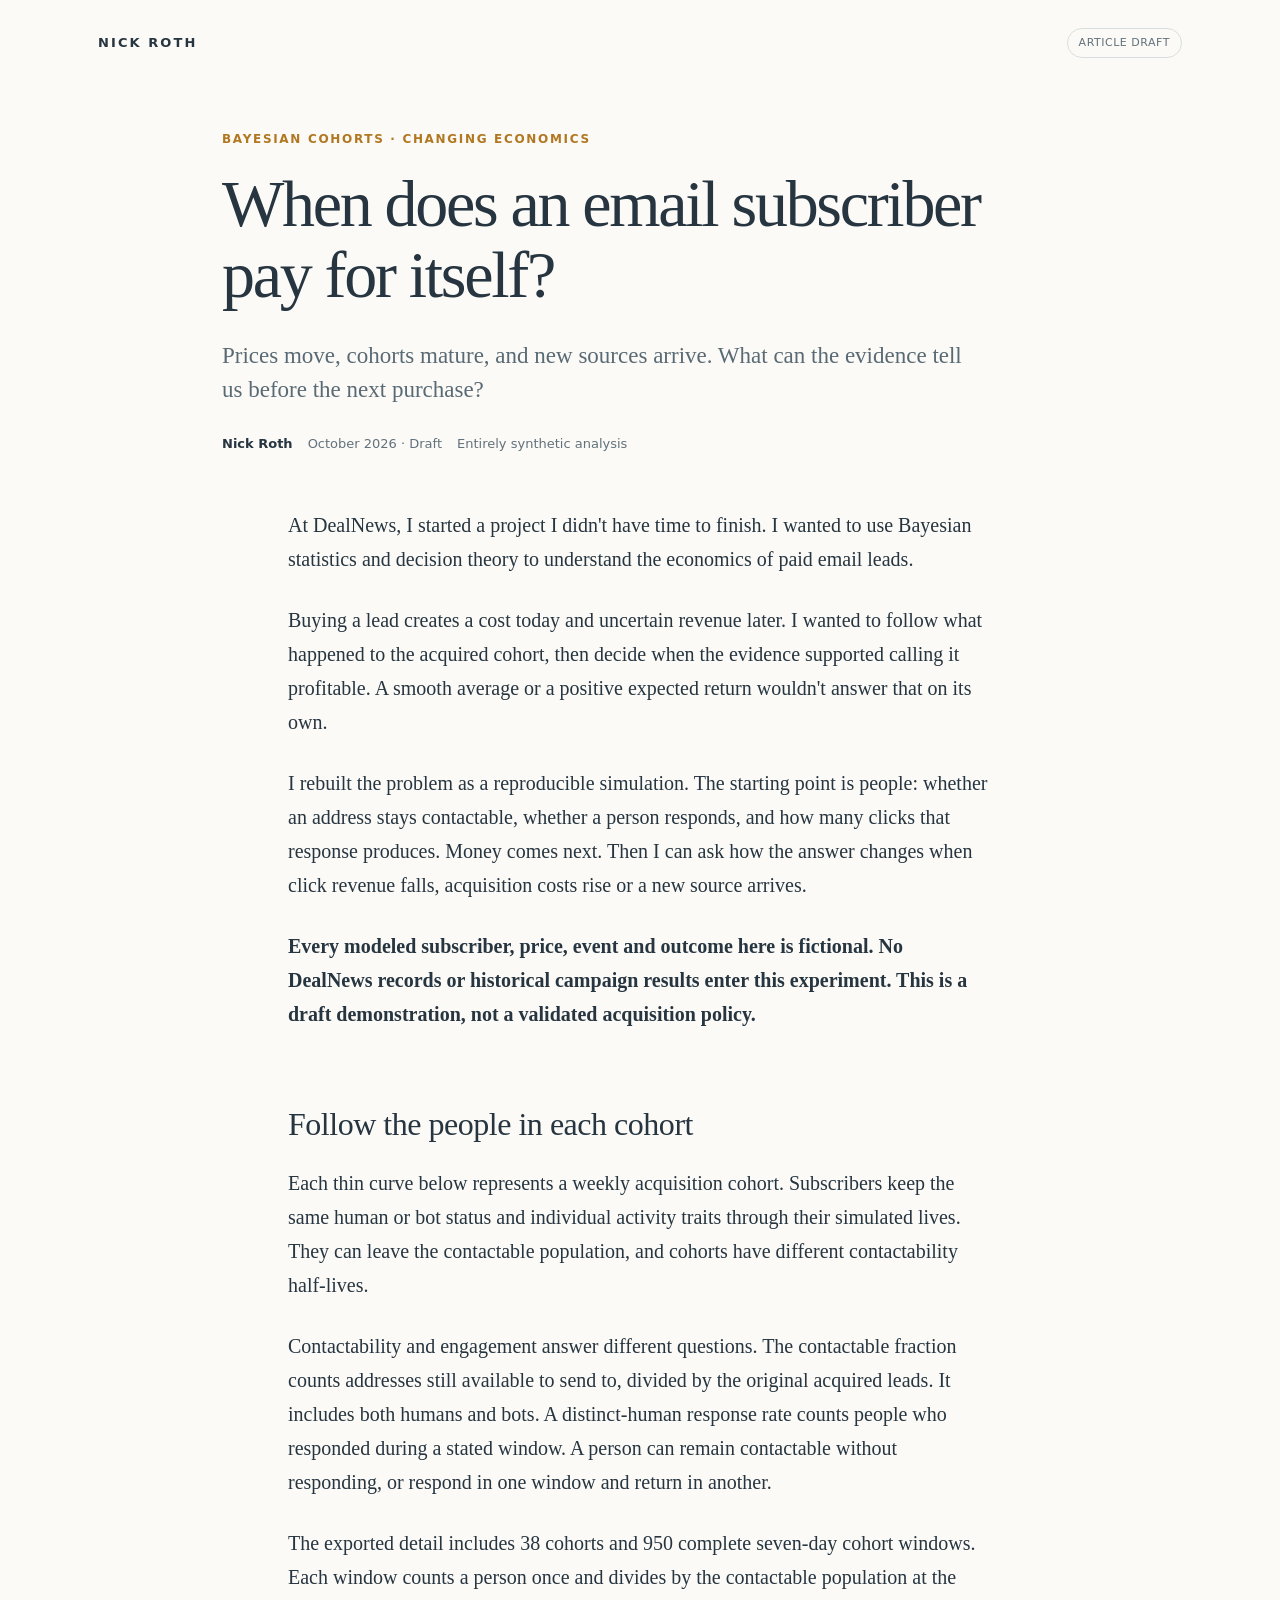
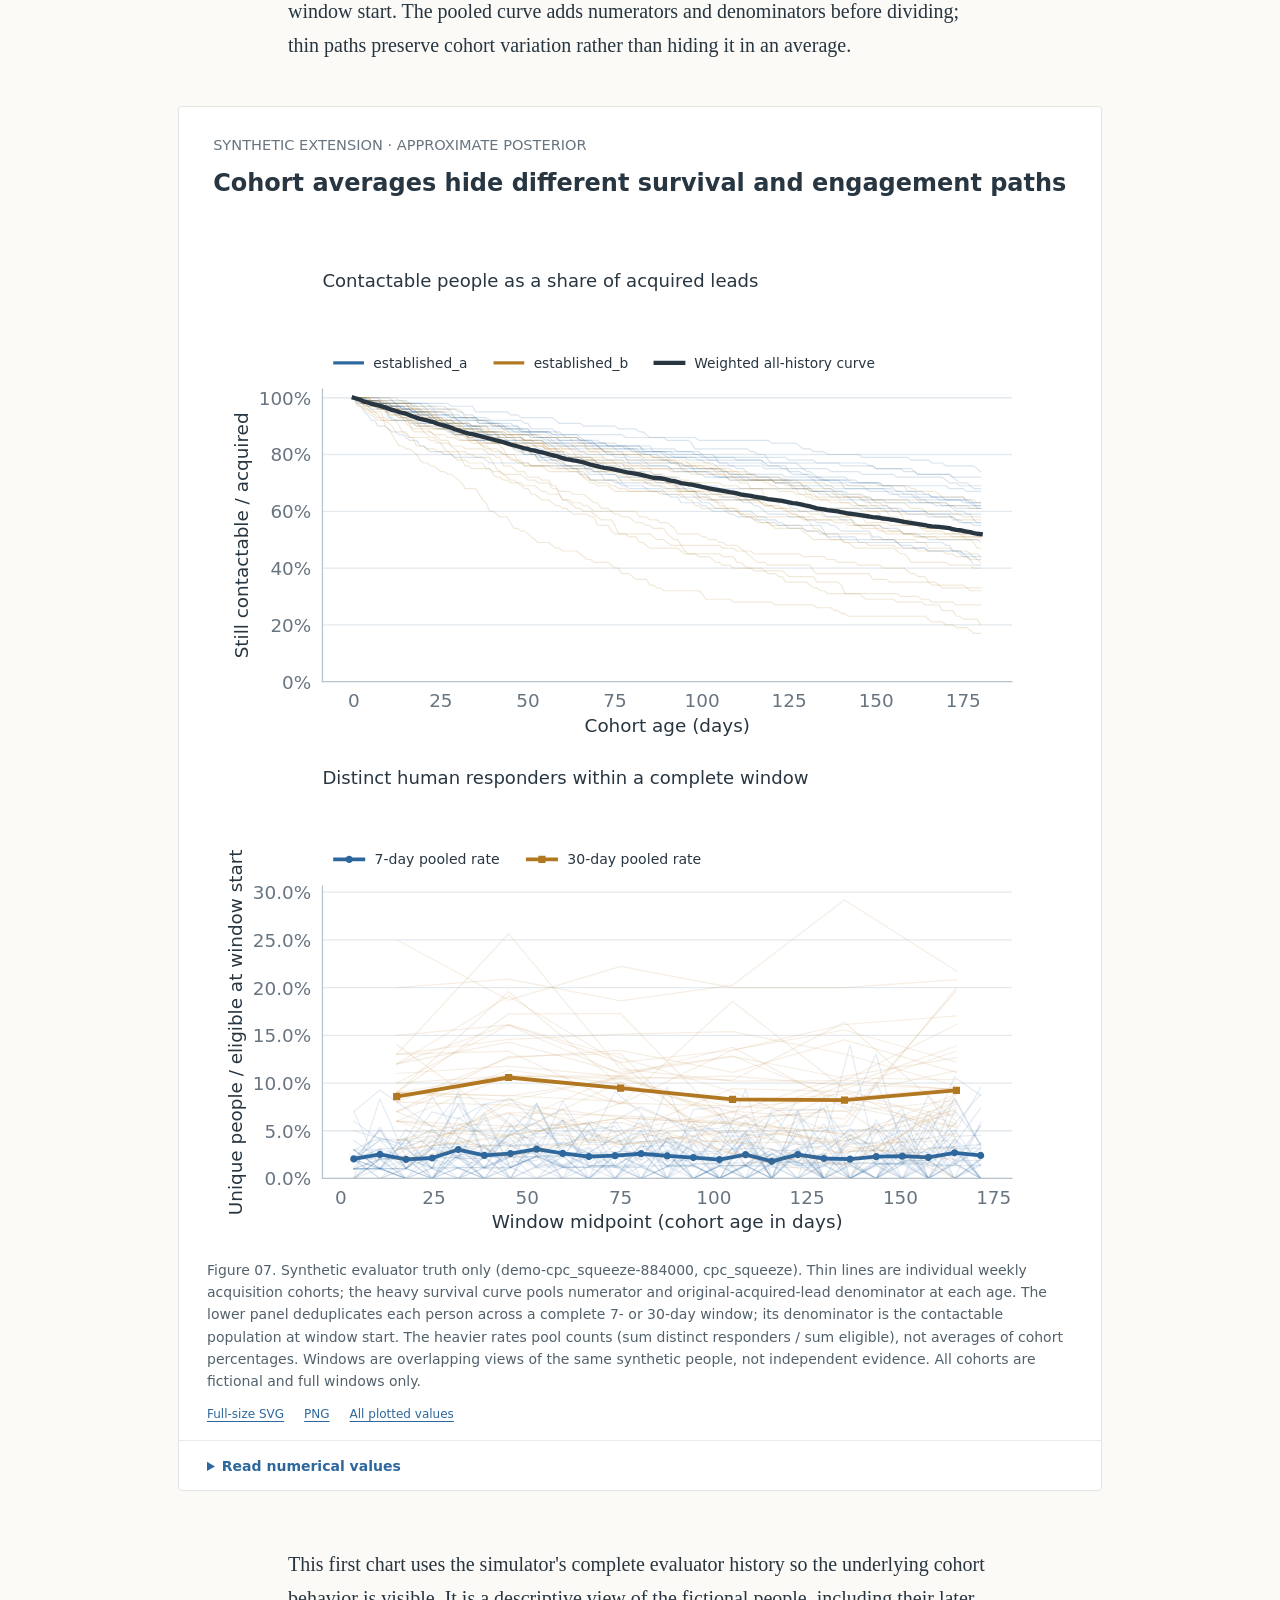
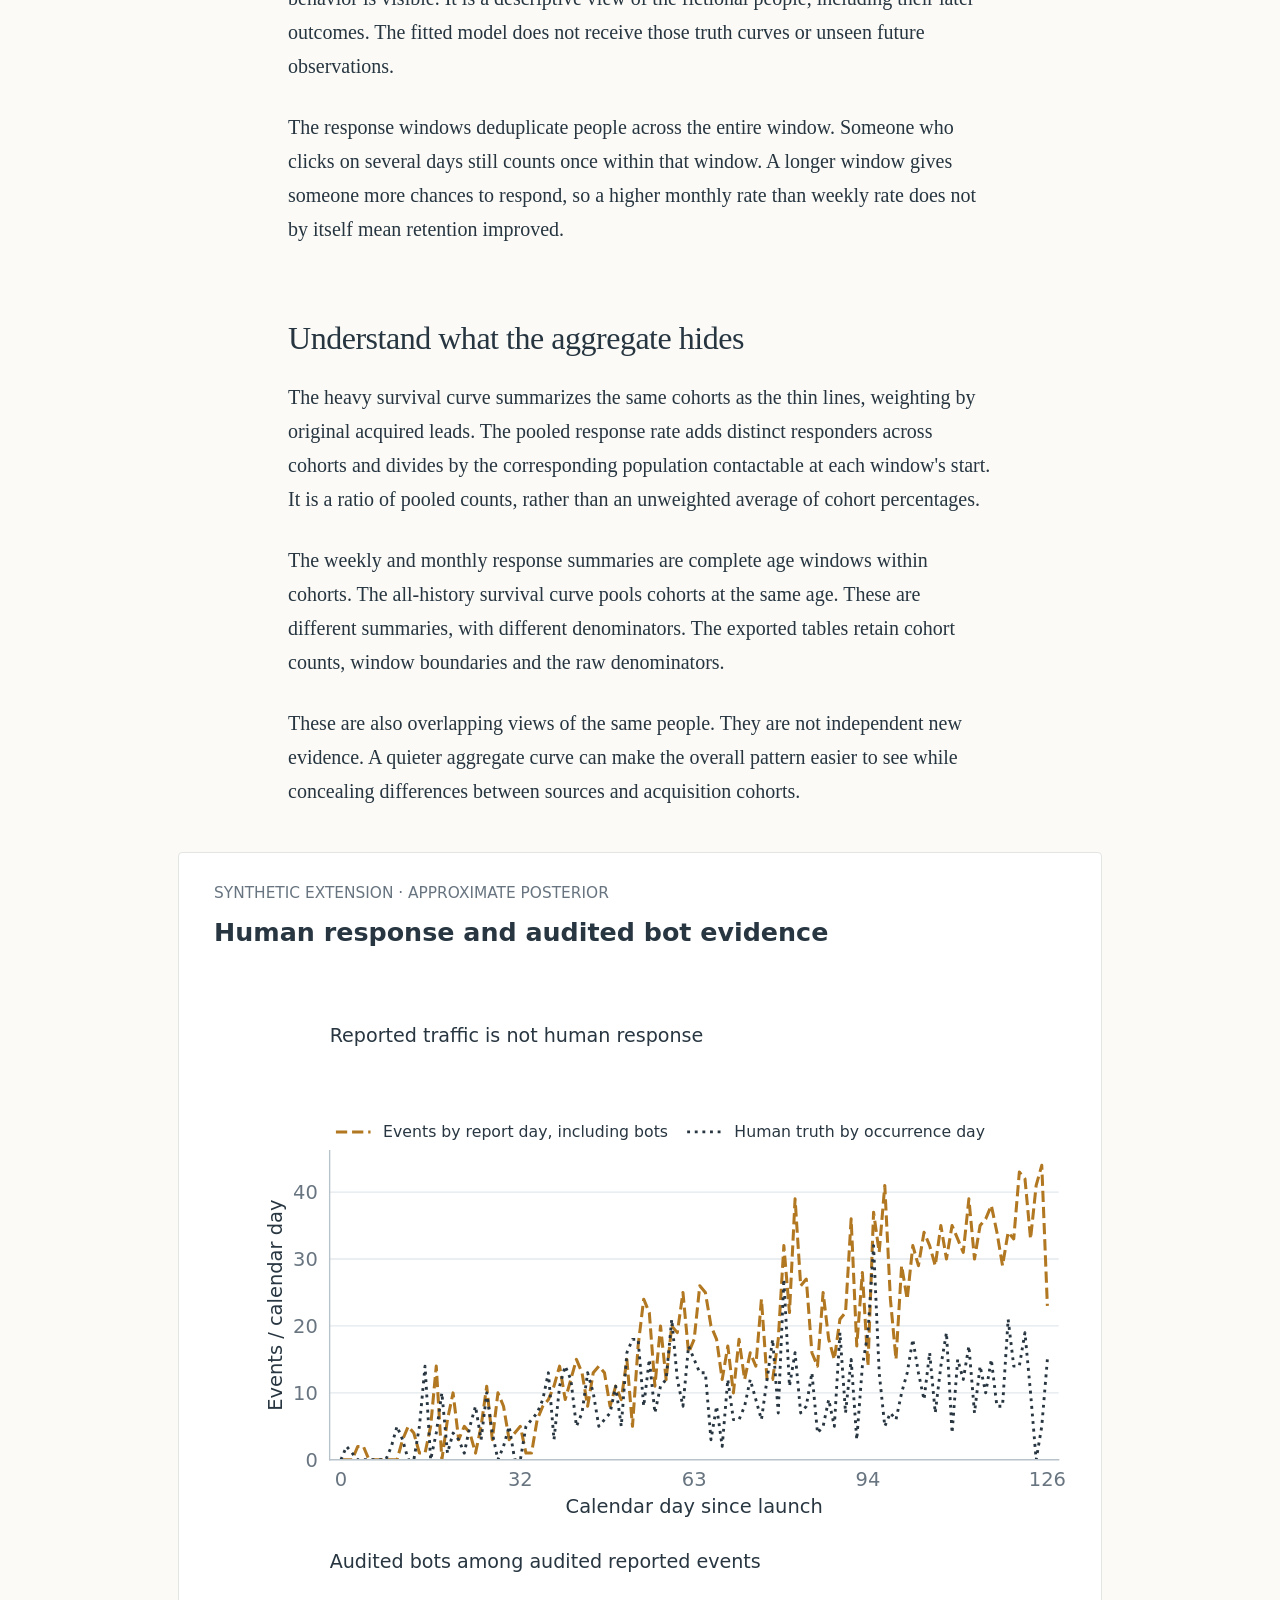
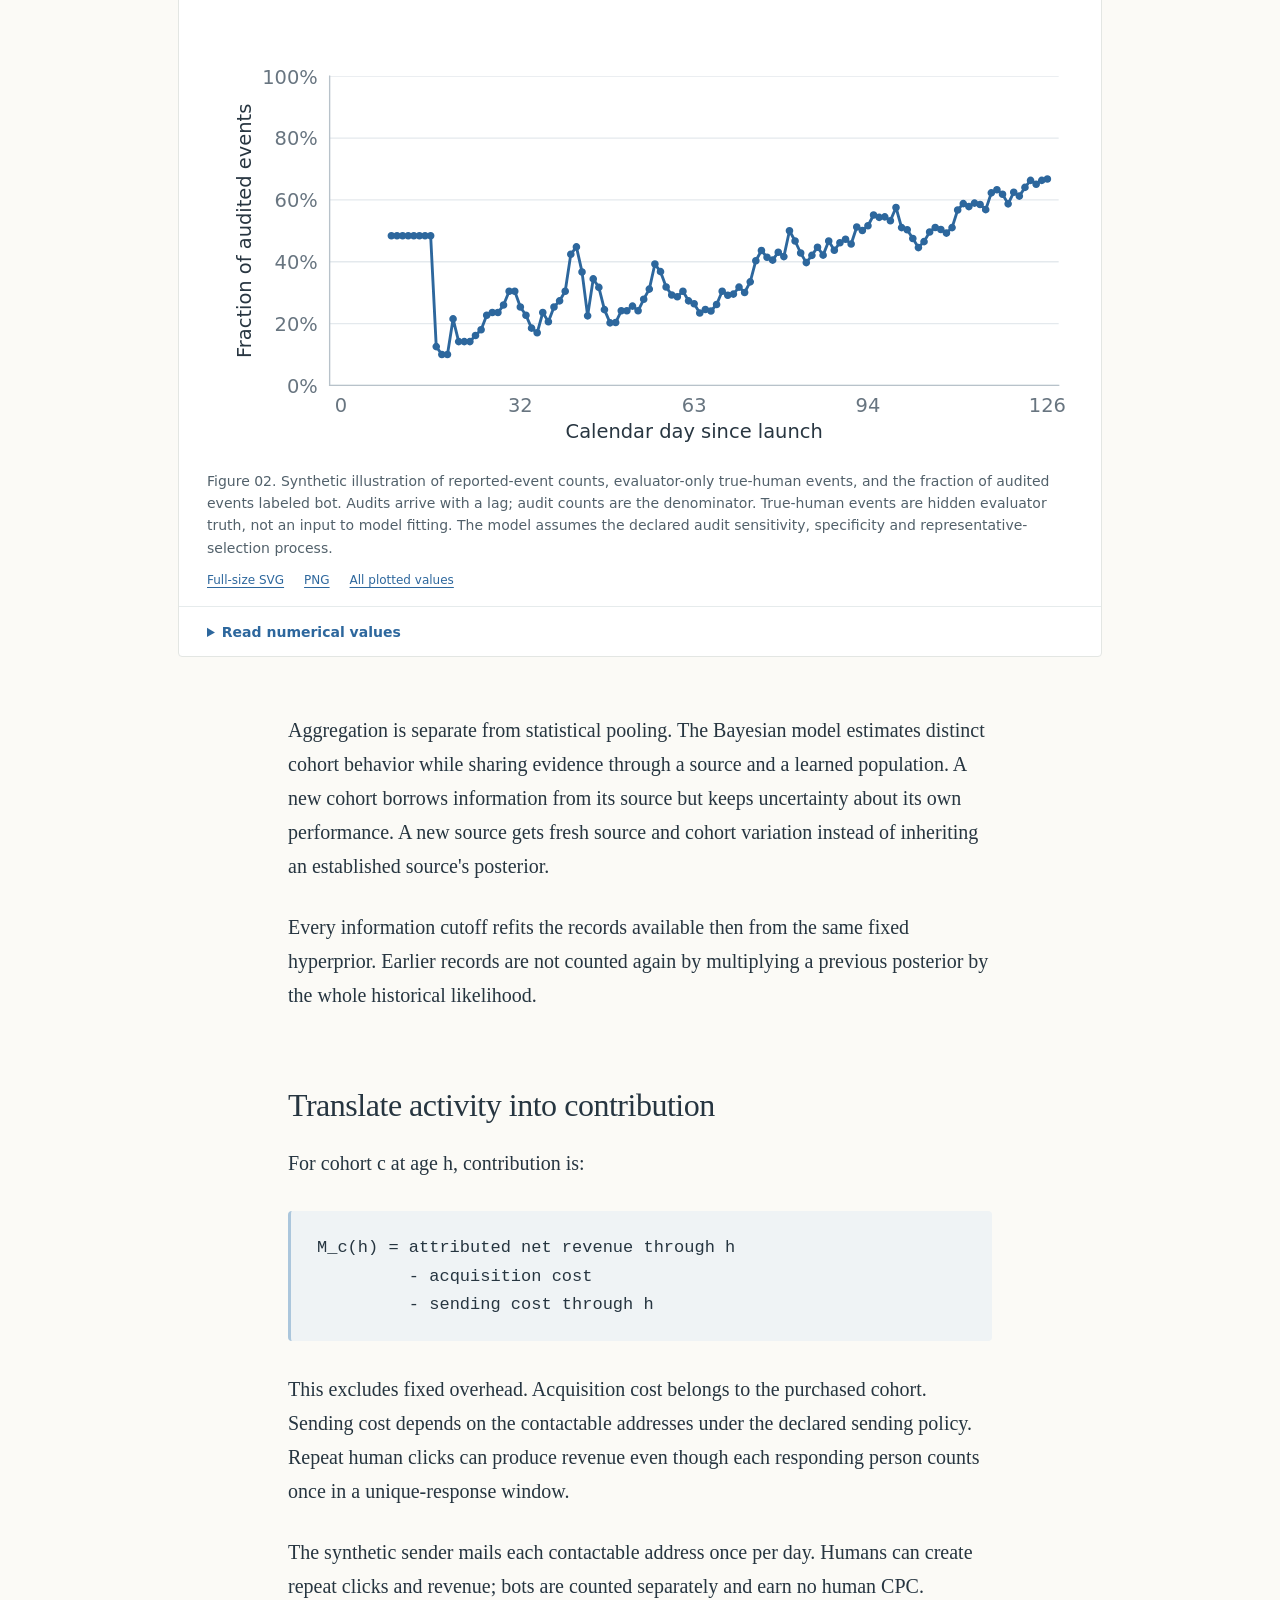
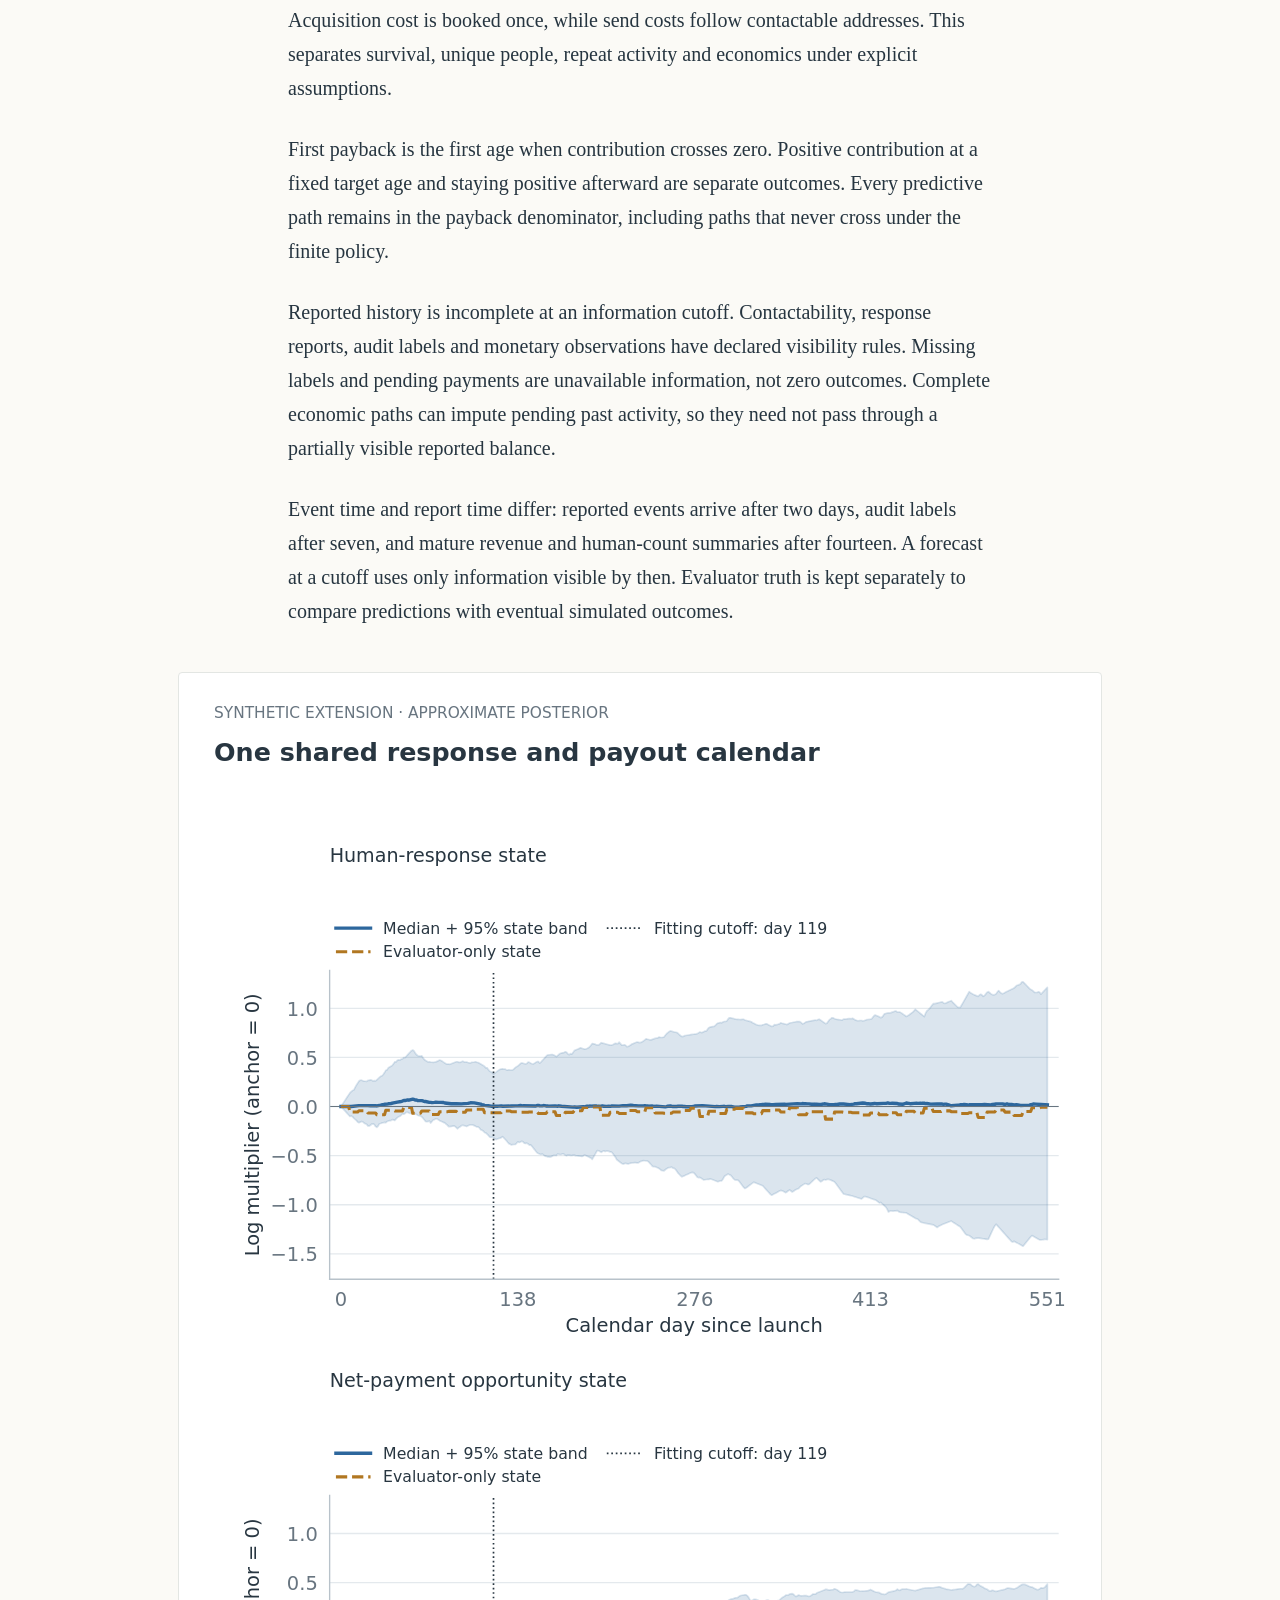
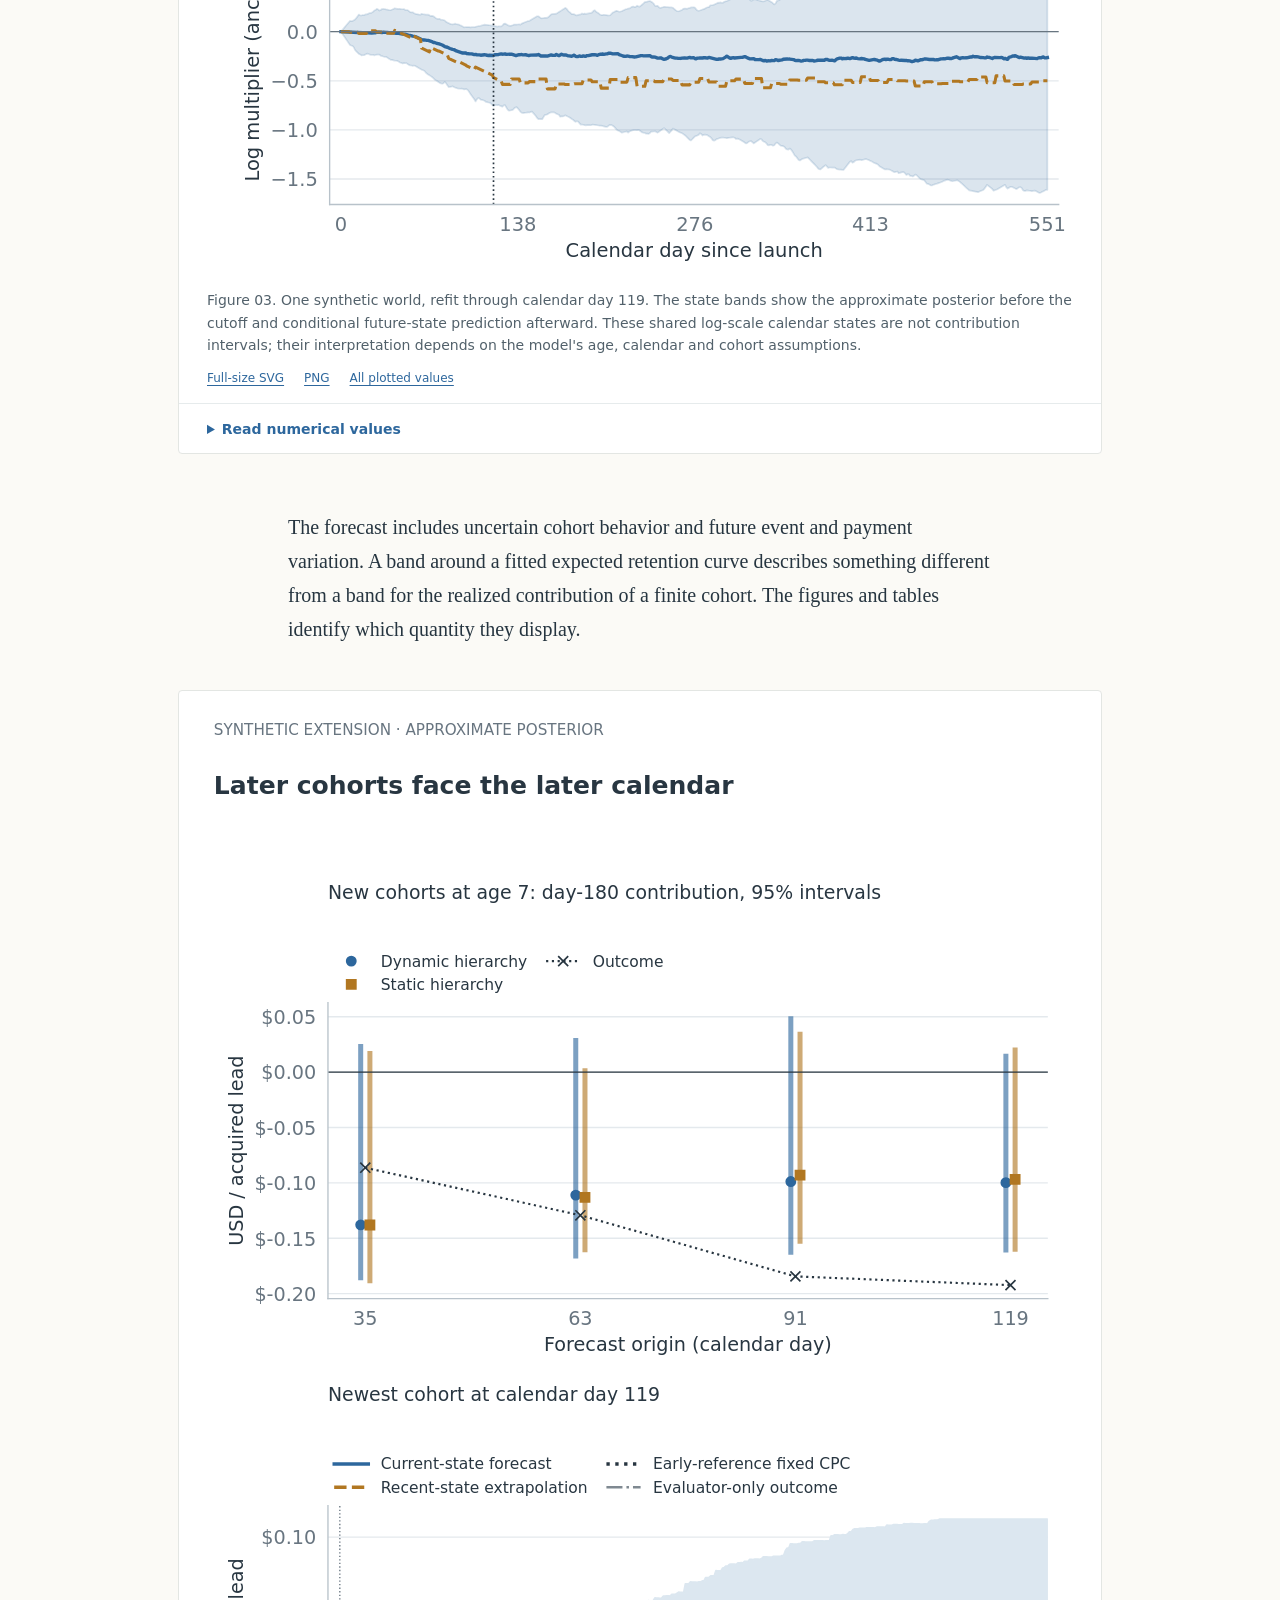
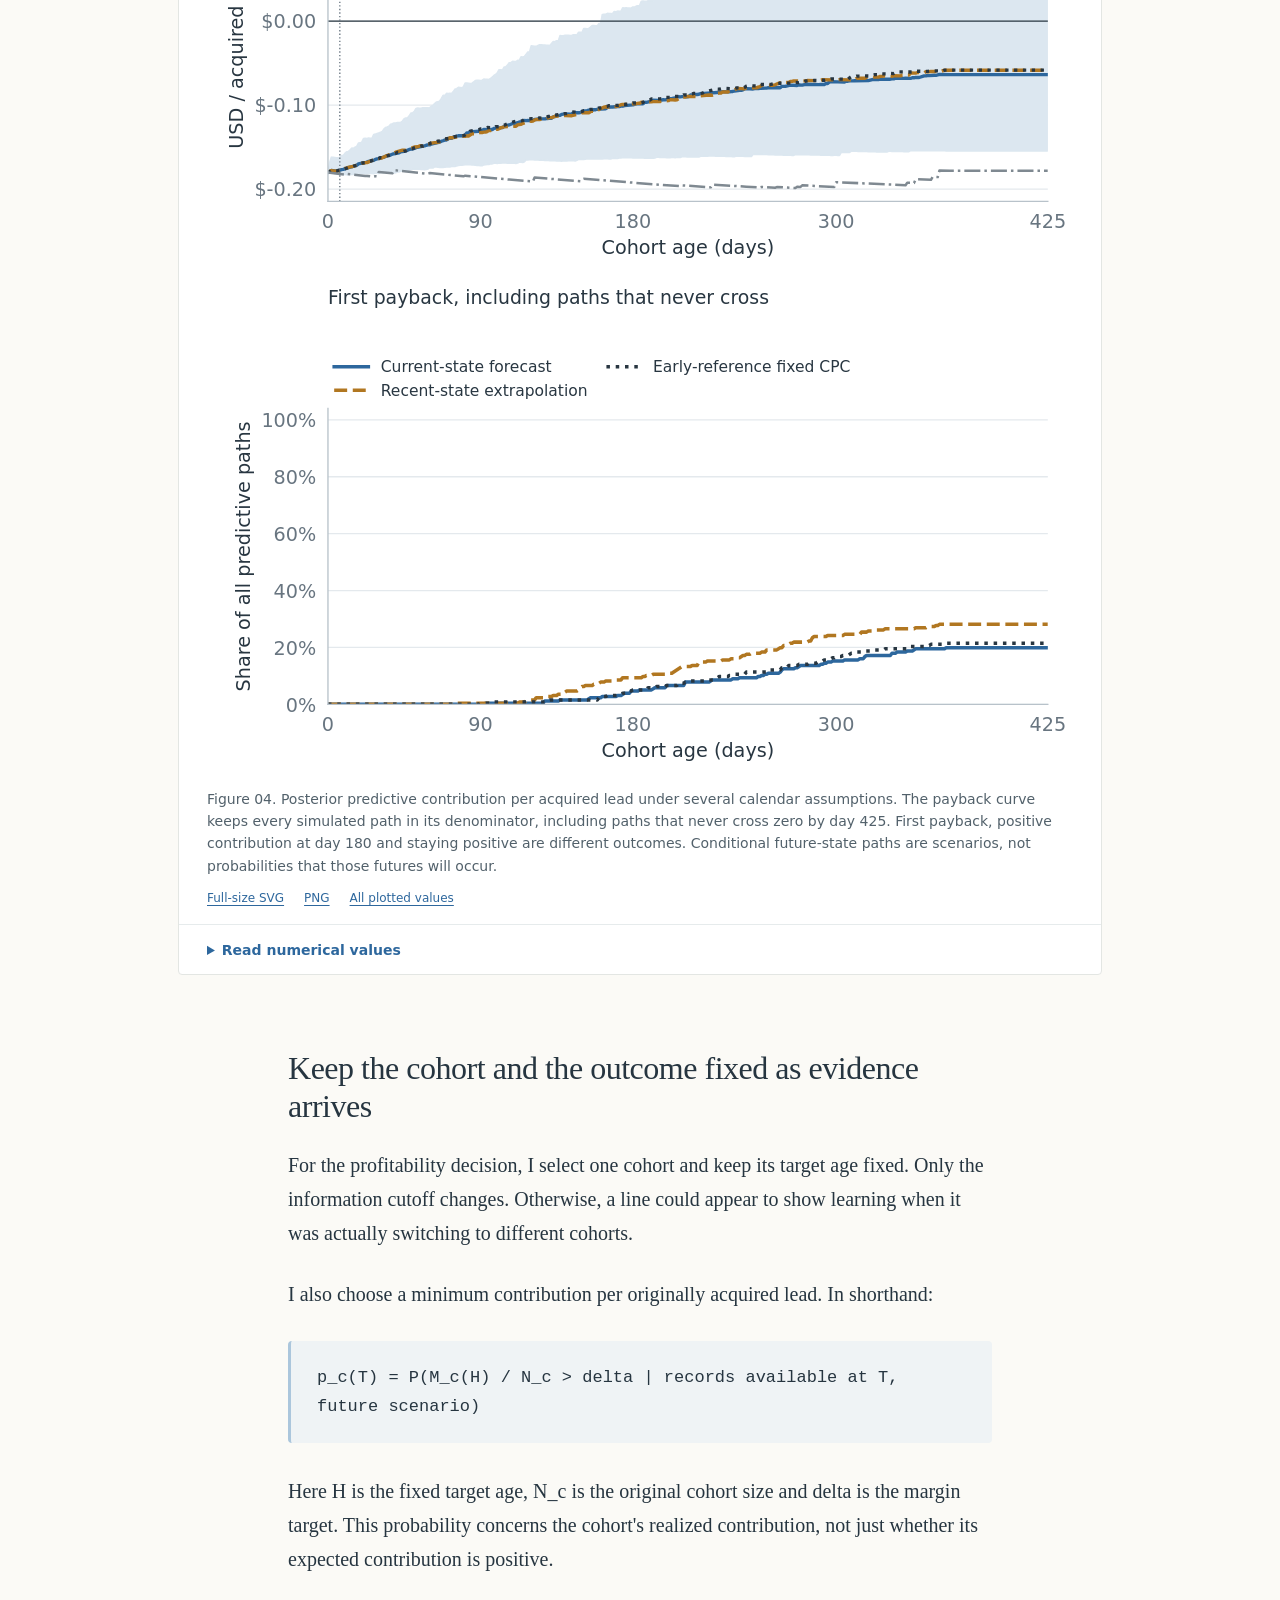
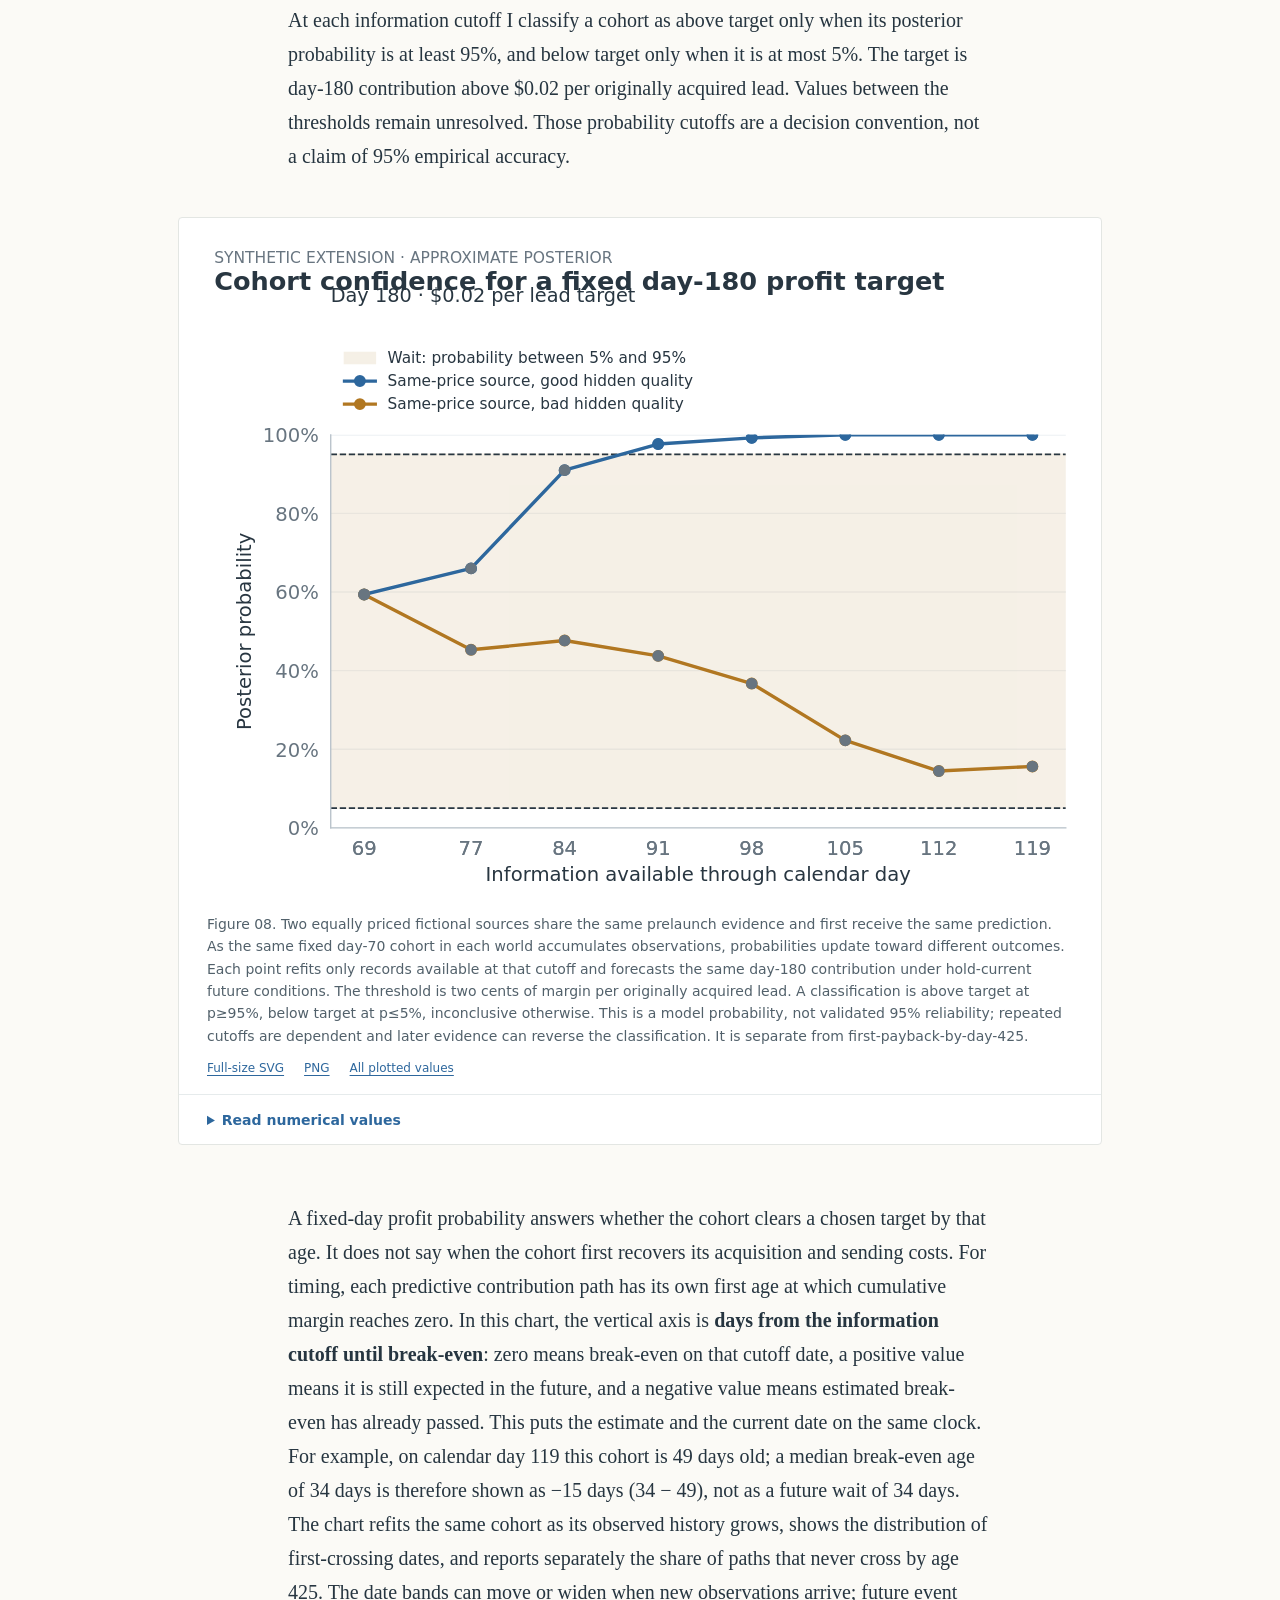
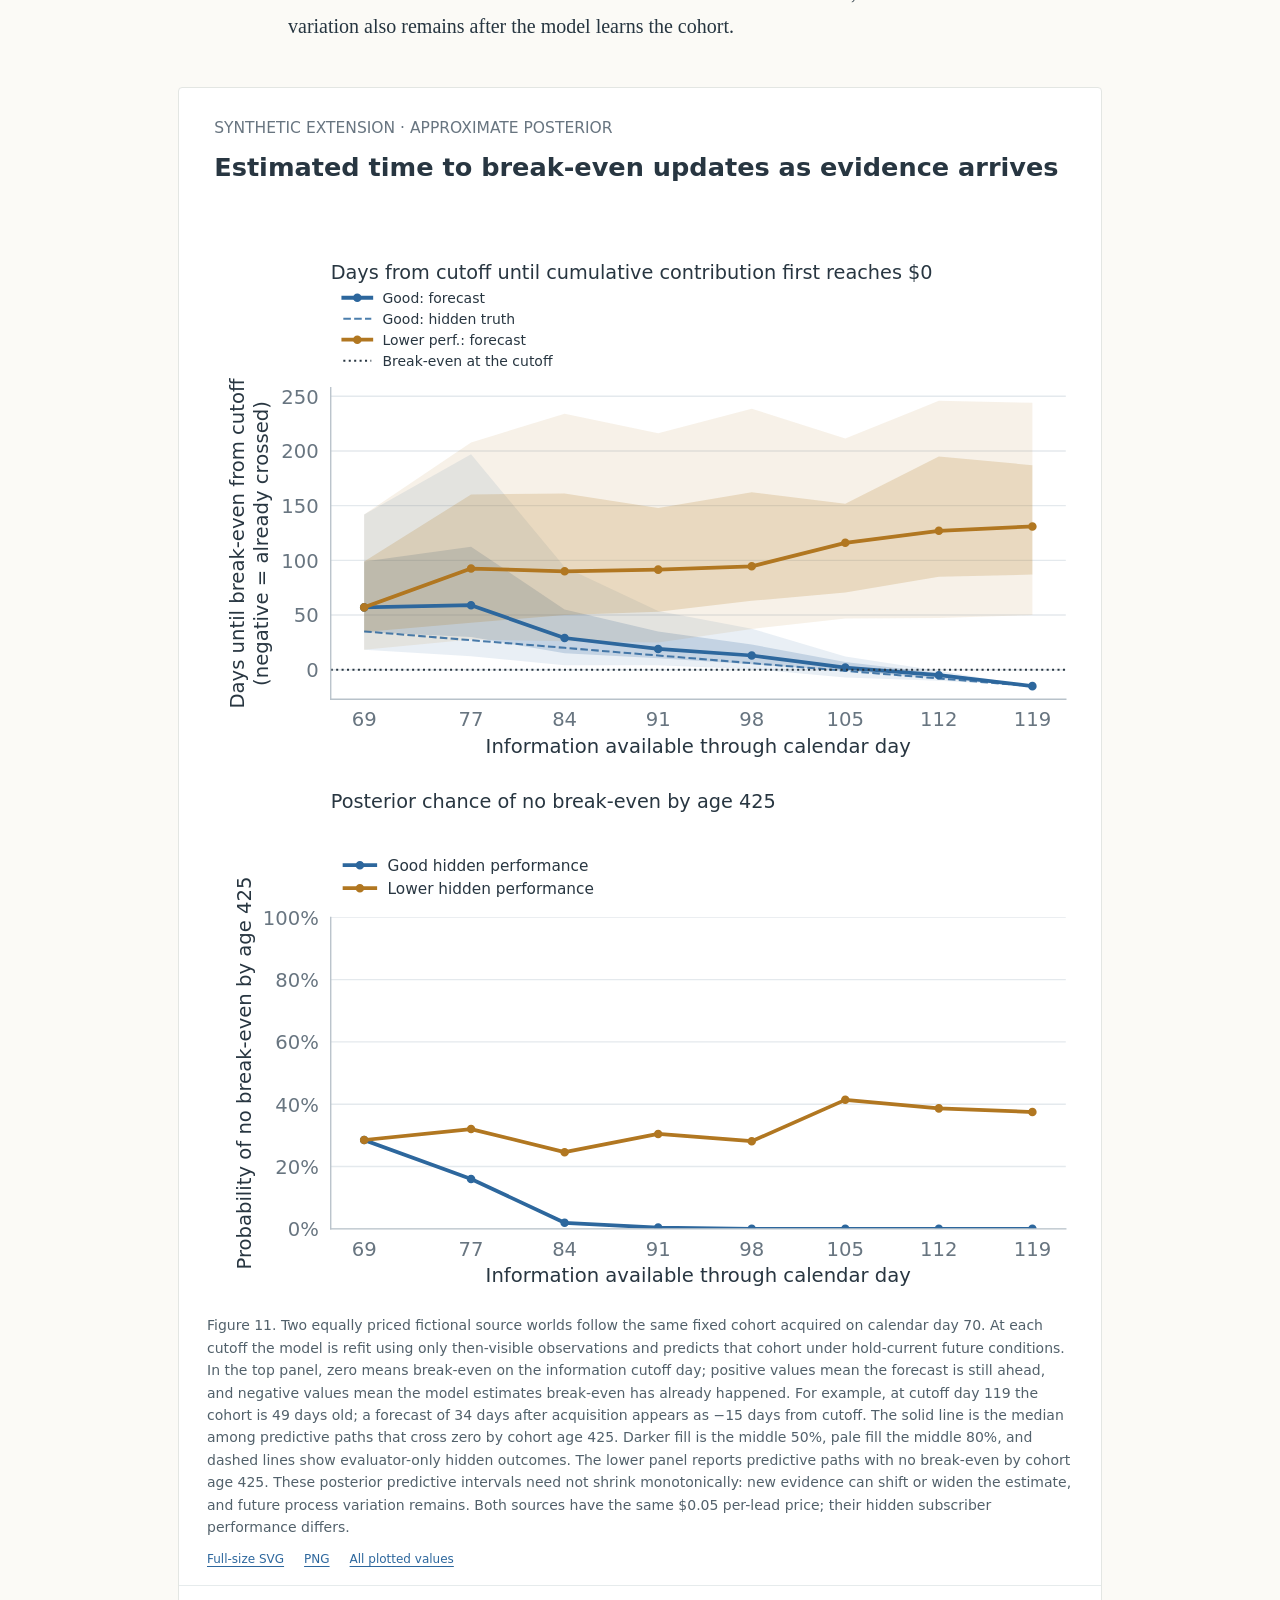
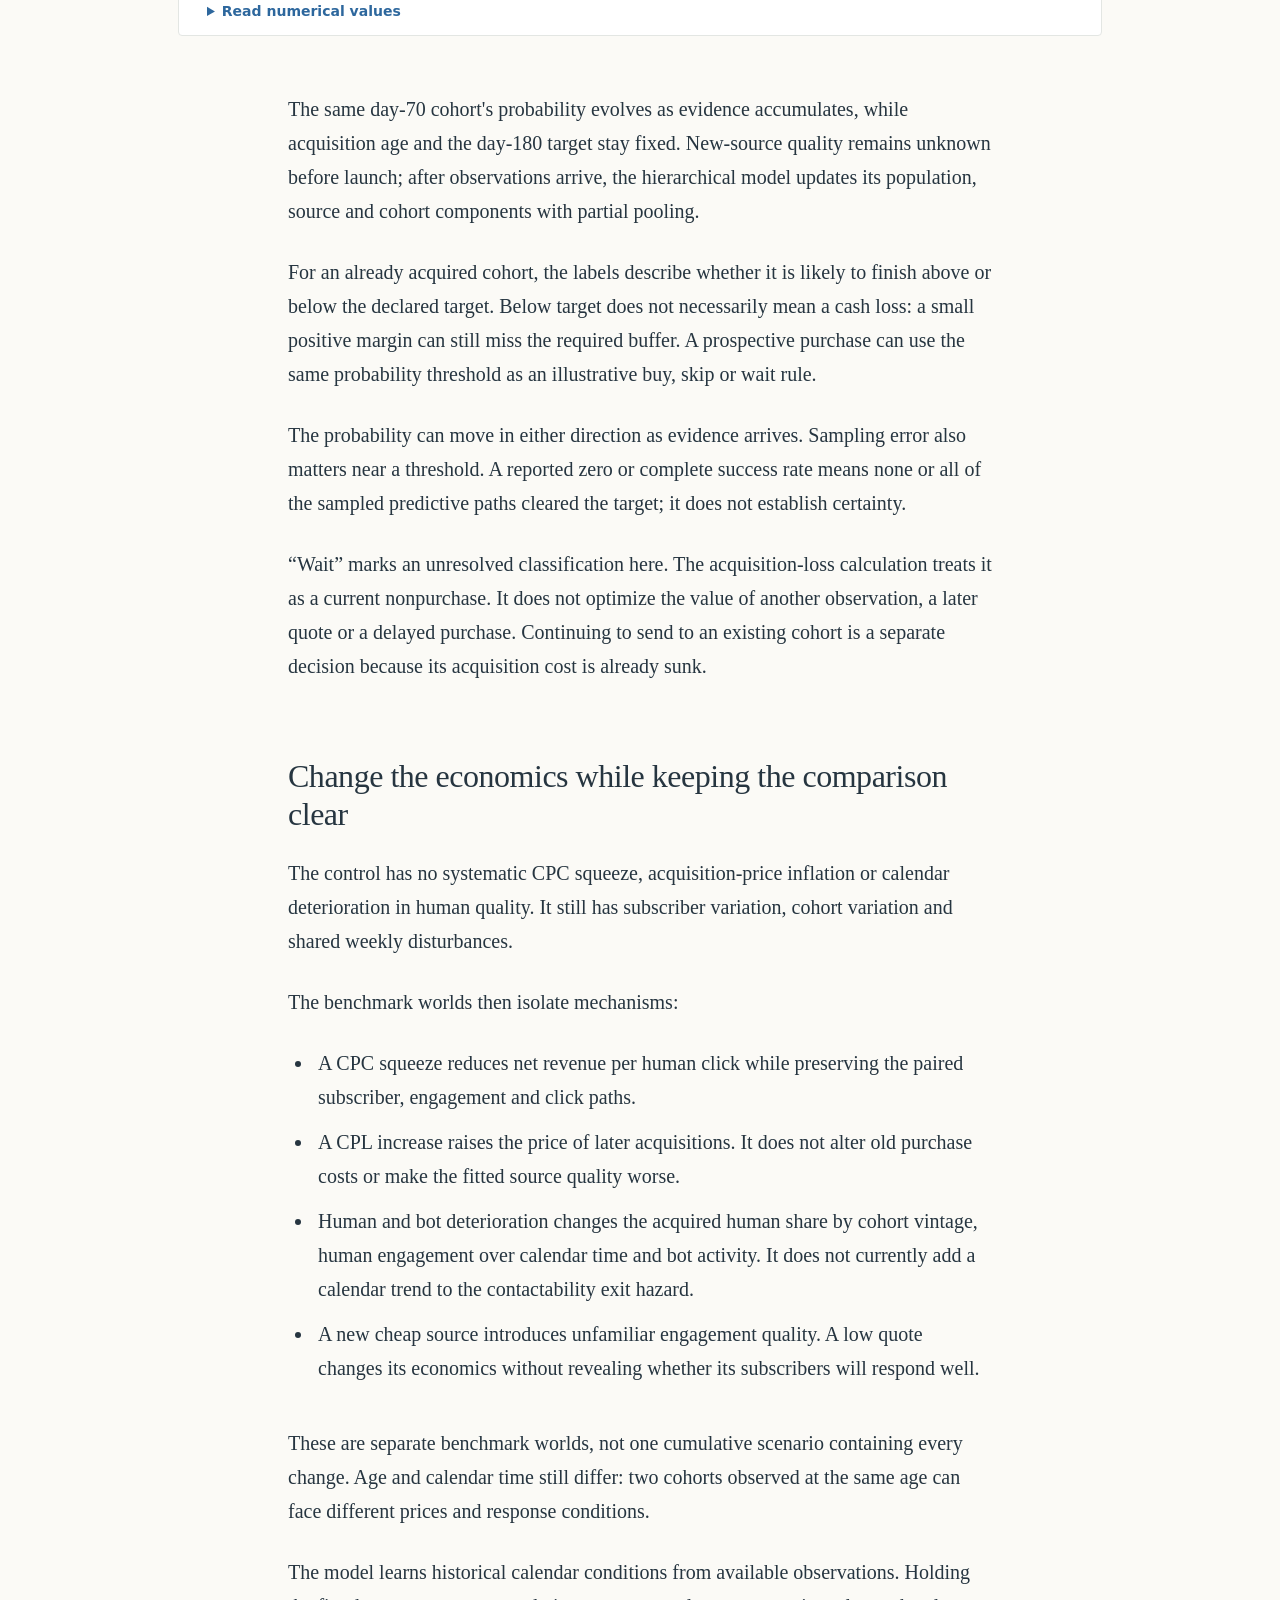
==== commit 1f21efe9: "Clarify break-even forecast timing chart" ====
--- a/article/index.html
+++ b/article/index.html
@@ -4,4 +4,4 @@
 @media(max-width:600px){figure{margin-left:-23px;margin-right:-23px;border-left:0;border-right:0;border-radius:0}.chart{padding:0}.chart img{width:100%}}
 </style></head><body><header><a class="name" href="#top">NICK ROTH</a><span class="status">Article draft</span></header><div class="hero" id="top"><p class="eyebrow">Bayesian cohorts · Changing economics</p><h1>When does an email subscriber pay for itself?</h1><p class="dek">Prices move, cohorts mature, and new sources arrive. What can the evidence tell us before the next purchase?</p><div class="byline"><strong>Nick Roth</strong><span>October 2026 · Draft</span><span>Entirely synthetic analysis</span></div></div><main><p>At DealNews, I started a project I didn't have time to finish. I wanted to use Bayesian statistics and decision theory to understand the economics of paid email leads.</p><p>Buying a lead creates a cost today and uncertain revenue later. I wanted to follow what happened to the acquired cohort, then decide when the evidence supported calling it profitable. A smooth average or a positive expected return wouldn't answer that on its own.</p><p>I rebuilt the problem as a reproducible simulation. The starting point is people: whether an address stays contactable, whether a person responds, and how many clicks that response produces. Money comes next. Then I can ask how the answer changes when click revenue falls, acquisition costs rise or a new source arrives.</p><p><strong>Every modeled subscriber, price, event and outcome here is fictional. No DealNews records or historical campaign results enter this experiment. This is a draft demonstration, not a validated acquisition policy.</strong></p><h2>Follow the people in each cohort</h2><p>Each thin curve below represents a weekly acquisition cohort. Subscribers keep the same human or bot status and individual activity traits through their simulated lives. They can leave the contactable population, and cohorts have different contactability half-lives.</p><p>Contactability and engagement answer different questions. The contactable fraction counts addresses still available to send to, divided by the original acquired leads. It includes both humans and bots. A distinct-human response rate counts people who responded during a stated window. A person can remain contactable without responding, or respond in one window and return in another.</p><p>The exported detail includes 38 cohorts and 950 complete seven-day cohort windows. Each window counts a person once and divides by the contactable population at the window start. The pooled curve adds numerators and denominators before dividing; thin paths preserve cohort variation rather than hiding it in an average.</p><figure id="07-cohort-variability"><div class="chart"><picture><source media="(max-width:600px)" srcset="assets/07-cohort-variability-mobile.svg"><source srcset="assets/07-cohort-variability.svg"><img src="assets/07-cohort-variability.png" alt="Thin cohort curves show different contactability paths. Pooled curves summarize survival and distinct human response within complete windows."></picture></div><figcaption>Figure 07. Synthetic evaluator truth only (demo-cpc_squeeze-884000, cpc_squeeze). Thin lines are individual weekly acquisition cohorts; the heavy survival curve pools numerator and original-acquired-lead denominator at each age. The lower panel deduplicates each person across a complete 7- or 30-day window; its denominator is the contactable population at window start. The heavier rates pool counts (sum distinct responders / sum eligible), not averages of cohort percentages. Windows are overlapping views of the same synthetic people, not independent evidence. All cohorts are fictional and full windows only.</figcaption><div class="figure-tools"><a href="assets/07-cohort-variability.svg">Full-size SVG</a><a href="assets/07-cohort-variability.png" download>PNG</a><a href="tables/07-cohort-variability.csv" download>All plotted values</a></div><details class="values"><summary>Read numerical values</summary><div class="table-wrap"><table><thead><tr><th scope="col">panel</th><th scope="col">source_id</th><th scope="col">cohort_id</th><th scope="col">age</th><th scope="col">contactable_share_of_acquired</th><th scope="col">unique_response_rate_of_eligible</th><th scope="col">window_days</th><th scope="col">window_start_age</th><th scope="col">window_end_age</th><th scope="col">acquired_leads</th><th scope="col">distinct_human_responders</th></tr></thead><tbody><tr><td>daily_survival</td><td>established_a</td><td>established_a-b112</td><td>0</td><td>—</td><td>—</td><td>—</td><td>—</td><td>—</td><td>100</td><td>—</td></tr><tr><td>daily_survival</td><td>established_a</td><td>established_a-b042</td><td>23</td><td>—</td><td>—</td><td>—</td><td>—</td><td>—</td><td>100</td><td>—</td></tr><tr><td>daily_survival</td><td>established_b</td><td>established_b-b000</td><td>47</td><td>—</td><td>—</td><td>—</td><td>—</td><td>—</td><td>100</td><td>—</td></tr><tr><td>daily_survival</td><td>established_b</td><td>established_b-b105</td><td>70</td><td>—</td><td>—</td><td>—</td><td>—</td><td>—</td><td>100</td><td>—</td></tr><tr><td>daily_survival</td><td>established_a</td><td>established_a-b056</td><td>94</td><td>—</td><td>—</td><td>—</td><td>—</td><td>—</td><td>100</td><td>—</td></tr><tr><td>daily_survival</td><td>established_b</td><td>established_b-b091</td><td>117</td><td>—</td><td>—</td><td>—</td><td>—</td><td>—</td><td>100</td><td>—</td></tr><tr><td>daily_survival</td><td>established_b</td><td>established_b-b084</td><td>141</td><td>—</td><td>—</td><td>—</td><td>—</td><td>—</td><td>100</td><td>—</td></tr><tr><td>daily_survival</td><td>established_b</td><td>established_b-b021</td><td>164</td><td>—</td><td>—</td><td>—</td><td>—</td><td>—</td><td>100</td><td>—</td></tr><tr><td>within_window_unique_response</td><td>established_a</td><td>established_a-b063</td><td>—</td><td>0.89</td><td>0.01111</td><td>7</td><td>21</td><td>27</td><td>100</td><td>1</td></tr><tr><td>within_window_unique_response</td><td>established_b</td><td>established_b-b126</td><td>—</td><td>0.27</td><td>0.1613</td><td>30</td><td>150</td><td>179</td><td>100</td><td>5</td></tr></tbody></table></div></details></figure><p>This first chart uses the simulator's complete evaluator history so the underlying cohort behavior is visible. It is a descriptive view of the fictional people, including their later outcomes. The fitted model does not receive those truth curves or unseen future observations.</p><p>The response windows deduplicate people across the entire window. Someone who clicks on several days still counts once within that window. A longer window gives someone more chances to respond, so a higher monthly rate than weekly rate does not by itself mean retention improved.</p><h2>Understand what the aggregate hides</h2><p>The heavy survival curve summarizes the same cohorts as the thin lines, weighting by original acquired leads. The pooled response rate adds distinct responders across cohorts and divides by the corresponding population contactable at each window's start. It is a ratio of pooled counts, rather than an unweighted average of cohort percentages.</p><p>The weekly and monthly response summaries are complete age windows within cohorts. The all-history survival curve pools cohorts at the same age. These are different summaries, with different denominators. The exported tables retain cohort counts, window boundaries and the raw denominators.</p><p>These are also overlapping views of the same people. They are not independent new evidence. A quieter aggregate curve can make the overall pattern easier to see while concealing differences between sources and acquisition cohorts.</p><figure id="02-human-bot-evidence"><div class="chart"><picture><source media="(max-width:600px)" srcset="assets/02-human-bot-evidence-mobile.svg"><source srcset="assets/02-human-bot-evidence.svg"><img src="assets/02-human-bot-evidence.png" alt="Reported response events include bot activity; evaluator-only truth shows the hidden human events, and the lower panel shows the lagged audited bot fraction."></picture></div><figcaption>Figure 02. Synthetic illustration of reported-event counts, evaluator-only true-human events, and the fraction of audited events labeled bot. Audits arrive with a lag; audit counts are the denominator. True-human events are hidden evaluator truth, not an input to model fitting. The model assumes the declared audit sensitivity, specificity and representative-selection process.</figcaption><div class="figure-tools"><a href="assets/02-human-bot-evidence.svg">Full-size SVG</a><a href="assets/02-human-bot-evidence.png" download>PNG</a><a href="tables/02-human-bot-evidence.csv" download>All plotted values</a></div><details class="values"><summary>Read numerical values</summary><div class="table-wrap"><table><thead><tr><th scope="col">calendar_day</th><th scope="col">reported_events</th><th scope="col">true_human_events</th><th scope="col">audited_bot_fraction</th><th scope="col">audit_n</th></tr></thead><tbody><tr><td>0</td><td>0</td><td>0</td><td>0.4839</td><td>0</td></tr><tr><td>14</td><td>1</td><td>5</td><td>0.4839</td><td>2</td></tr><tr><td>28</td><td>10</td><td>0</td><td>0.2357</td><td>24</td></tr><tr><td>42</td><td>15</td><td>5</td><td>0.448</td><td>13</td></tr><tr><td>56</td><td>11</td><td>7</td><td>0.3926</td><td>51</td></tr><tr><td>70</td><td>10</td><td>6</td><td>0.2953</td><td>75</td></tr><tr><td>84</td><td>16</td><td>13</td><td>0.4206</td><td>66</td></tr><tr><td>98</td><td>24</td><td>7</td><td>0.5327</td><td>97</td></tr><tr><td>112</td><td>39</td><td>17</td><td>0.5783</td><td>129</td></tr><tr><td>126</td><td>23</td><td>15</td><td>0.6677</td><td>153</td></tr></tbody></table></div></details></figure><p>Aggregation is separate from statistical pooling. The Bayesian model estimates distinct cohort behavior while sharing evidence through a source and a learned population. A new cohort borrows information from its source but keeps uncertainty about its own performance. A new source gets fresh source and cohort variation instead of inheriting an established source's posterior.</p><p>Every information cutoff refits the records available then from the same fixed hyperprior. Earlier records are not counted again by multiplying a previous posterior by the whole historical likelihood.</p><h2>Translate activity into contribution</h2><p>For cohort c at age h, contribution is:</p><pre class="equation"><code>M_c(h) = attributed net revenue through h
          - acquisition cost
-         - sending cost through h</code></pre><p>This excludes fixed overhead. Acquisition cost belongs to the purchased cohort. Sending cost depends on the contactable addresses under the declared sending policy. Repeat human clicks can produce revenue even though each responding person counts once in a unique-response window.</p><p>The synthetic sender mails each contactable address once per day. Humans can create repeat clicks and revenue; bots are counted separately and earn no human CPC. Acquisition cost is booked once, while send costs follow contactable addresses. This separates survival, unique people, repeat activity and economics under explicit assumptions.</p><p>First payback is the first age when contribution crosses zero. Positive contribution at a fixed target age and staying positive afterward are separate outcomes. Every predictive path remains in the payback denominator, including paths that never cross under the finite policy.</p><p>Reported history is incomplete at an information cutoff. Contactability, response reports, audit labels and monetary observations have declared visibility rules. Missing labels and pending payments are unavailable information, not zero outcomes. Complete economic paths can impute pending past activity, so they need not pass through a partially visible reported balance.</p><p>Event time and report time differ: reported events arrive after two days, audit labels after seven, and mature revenue and human-count summaries after fourteen. A forecast at a cutoff uses only information visible by then. Evaluator truth is kept separately to compare predictions with eventual simulated outcomes.</p><figure id="03-shared-calendar-states"><div class="chart"><picture><source media="(max-width:600px)" srcset="assets/03-shared-calendar-states-mobile.svg"><source srcset="assets/03-shared-calendar-states.svg"><img src="assets/03-shared-calendar-states.png" alt="Fitted shared response and payment calendar states are shown through the information cutoff, with conditional predictive paths afterward and evaluator-only truth."></picture></div><figcaption>Figure 03. One synthetic world, refit through calendar day 119. The state bands show the approximate posterior before the cutoff and conditional future-state prediction afterward. These shared log-scale calendar states are not contribution intervals; their interpretation depends on the model's age, calendar and cohort assumptions.</figcaption><div class="figure-tools"><a href="assets/03-shared-calendar-states.svg">Full-size SVG</a><a href="assets/03-shared-calendar-states.png" download>PNG</a><a href="tables/03-shared-calendar-states.csv" download>All plotted values</a></div><details class="values"><summary>Read numerical values</summary><div class="table-wrap"><table><thead><tr><th scope="col">origin_day</th><th scope="col">calendar_day</th><th scope="col">state</th><th scope="col">median</th><th scope="col">q025</th><th scope="col">q975</th><th scope="col">true_value</th><th scope="col">state_scale</th></tr></thead><tbody><tr><td>119</td><td>0</td><td>response</td><td>0</td><td>0</td><td>0</td><td>0</td><td>log_ratio_reference_day0</td></tr><tr><td>119</td><td>122</td><td>response</td><td>0.00241</td><td>-0.3306</td><td>0.3607</td><td>-0.06244</td><td>log_ratio_reference_day0</td></tr><tr><td>119</td><td>245</td><td>response</td><td>0.00191</td><td>-0.6118</td><td>0.6938</td><td>-0.06523</td><td>log_ratio_reference_day0</td></tr><tr><td>119</td><td>367</td><td>response</td><td>0.02329</td><td>-0.7696</td><td>0.8725</td><td>-0.05355</td><td>log_ratio_reference_day0</td></tr><tr><td>119</td><td>490</td><td>response</td><td>0.01761</td><td>-1.314</td><td>1.169</td><td>-0.0628</td><td>log_ratio_reference_day0</td></tr><tr><td>119</td><td>60</td><td>value</td><td>-0.06151</td><td>-0.3647</td><td>0.1769</td><td>-0.06478</td><td>log_ratio_reference_day0</td></tr><tr><td>119</td><td>183</td><td>value</td><td>-0.2506</td><td>-0.9174</td><td>0.1689</td><td>-0.5308</td><td>log_ratio_reference_day0</td></tr><tr><td>119</td><td>305</td><td>value</td><td>-0.2667</td><td>-1.076</td><td>0.3335</td><td>-0.4988</td><td>log_ratio_reference_day0</td></tr><tr><td>119</td><td>428</td><td>value</td><td>-0.2844</td><td>-1.405</td><td>0.405</td><td>-0.4874</td><td>log_ratio_reference_day0</td></tr><tr><td>119</td><td>551</td><td>value</td><td>-0.2639</td><td>-1.61</td><td>0.4842</td><td>-0.5001</td><td>log_ratio_reference_day0</td></tr></tbody></table></div></details></figure><p>The forecast includes uncertain cohort behavior and future event and payment variation. A band around a fitted expected retention curve describes something different from a band for the realized contribution of a finite cohort. The figures and tables identify which quantity they display.</p><figure id="04-cohort-contribution-payback"><div class="chart"><picture><source media="(max-width:600px)" srcset="assets/04-cohort-contribution-payback-mobile.svg"><source srcset="assets/04-cohort-contribution-payback.svg"><img src="assets/04-cohort-contribution-payback.png" alt="Contribution forecasts for cohorts at the same age vary by calendar origin; below, one cohort&#x27;s conditional future paths and first-payback distribution extend through day 425."></picture></div><figcaption>Figure 04. Posterior predictive contribution per acquired lead under several calendar assumptions. The payback curve keeps every simulated path in its denominator, including paths that never cross zero by day 425. First payback, positive contribution at day 180 and staying positive are different outcomes. Conditional future-state paths are scenarios, not probabilities that those futures will occur.</figcaption><div class="figure-tools"><a href="assets/04-cohort-contribution-payback.svg">Full-size SVG</a><a href="assets/04-cohort-contribution-payback.png" download>PNG</a><a href="tables/04-cohort-contribution-payback.csv" download>All plotted values</a></div><details class="values"><summary>Read numerical values</summary><div class="table-wrap"><table><thead><tr><th scope="col">panel</th><th scope="col">origin_day</th><th scope="col">model</th><th scope="col">future_scenario</th><th scope="col">age</th><th scope="col">median_per_lead</th><th scope="col">q025_per_lead</th><th scope="col">q975_per_lead</th><th scope="col">cdf</th><th scope="col">draws</th></tr></thead><tbody><tr><td>same_age_day180_forecasts</td><td>35</td><td>static_hierarchy</td><td>hold_current</td><td>—</td><td>-0.138</td><td>-0.1908</td><td>0.01901</td><td>—</td><td>256</td></tr><tr><td>selected_contribution_path</td><td>119</td><td>dynamic_hierarchy</td><td>hold_current</td><td>92</td><td>-0.129</td><td>-0.1711</td><td>-0.06911</td><td>—</td><td>—</td></tr><tr><td>selected_contribution_path</td><td>119</td><td>dynamic_hierarchy</td><td>fixed_price</td><td>187</td><td>-0.09514</td><td>-0.1614</td><td>0.01284</td><td>—</td><td>—</td></tr><tr><td>selected_contribution_path</td><td>119</td><td>dynamic_hierarchy</td><td>hold_current</td><td>282</td><td>-0.07523</td><td>-0.159</td><td>0.09413</td><td>—</td><td>—</td></tr><tr><td>selected_contribution_path</td><td>119</td><td>dynamic_hierarchy</td><td>hold_current</td><td>377</td><td>-0.06377</td><td>-0.1544</td><td>0.1214</td><td>—</td><td>—</td></tr><tr><td>unconditional_first_payback</td><td>119</td><td>dynamic_hierarchy</td><td>hold_current</td><td>137</td><td>—</td><td>—</td><td>—</td><td>0.01562</td><td>256</td></tr><tr><td>unconditional_first_payback</td><td>119</td><td>dynamic_hierarchy</td><td>hold_current</td><td>422</td><td>—</td><td>—</td><td>—</td><td>0.1992</td><td>256</td></tr><tr><td>unconditional_first_payback</td><td>119</td><td>dynamic_hierarchy</td><td>fixed_price</td><td>281</td><td>—</td><td>—</td><td>—</td><td>0.1406</td><td>256</td></tr><tr><td>unconditional_first_payback</td><td>119</td><td>dynamic_hierarchy</td><td>continue_recent_trend</td><td>140</td><td>—</td><td>—</td><td>—</td><td>0.04297</td><td>256</td></tr><tr><td>unconditional_first_payback</td><td>119</td><td>dynamic_hierarchy</td><td>continue_recent_trend</td><td>425</td><td>—</td><td>—</td><td>—</td><td>0.2812</td><td>256</td></tr></tbody></table></div></details></figure><h2>Keep the cohort and the outcome fixed as evidence arrives</h2><p>For the profitability decision, I select one cohort and keep its target age fixed. Only the information cutoff changes. Otherwise, a line could appear to show learning when it was actually switching to different cohorts.</p><p>I also choose a minimum contribution per originally acquired lead. In shorthand:</p><pre class="equation"><code>p_c(T) = P(M_c(H) / N_c &gt; delta | records available at T, future scenario)</code></pre><p>Here H is the fixed target age, N_c is the original cohort size and delta is the margin target. This probability concerns the cohort's realized contribution, not just whether its expected contribution is positive.</p><p>At each information cutoff I classify a cohort as above target only when its posterior probability is at least 95%, and below target only when it is at most 5%. The target is day-180 contribution above $0.02 per originally acquired lead. Values between the thresholds remain unresolved. Those probability cutoffs are a decision convention, not a claim of 95% empirical accuracy.</p><figure id="08-confidence-over-time"><div class="chart"><picture><source media="(max-width:600px)" srcset="assets/08-confidence-over-time-mobile.svg"><source srcset="assets/08-confidence-over-time.svg"><img src="assets/08-confidence-over-time.png" alt="One fixed cohort&#x27;s probability of clearing its fixed contribution target changes across information cutoffs, with upper and lower classification thresholds."></picture></div><figcaption>Figure 08. Two equally priced fictional sources share the same prelaunch evidence and first receive the same prediction. As the same fixed day-70 cohort in each world accumulates observations, probabilities update toward different outcomes. Each point refits only records available at that cutoff and forecasts the same day-180 contribution under hold-current future conditions. The threshold is two cents of margin per originally acquired lead. A classification is above target at p≥95%, below target at p≤5%, inconclusive otherwise. This is a model probability, not validated 95% reliability; repeated cutoffs are dependent and later evidence can reverse the classification. It is separate from first-payback-by-day-425.</figcaption><div class="figure-tools"><a href="assets/08-confidence-over-time.svg">Full-size SVG</a><a href="assets/08-confidence-over-time.png" download>PNG</a><a href="tables/08-confidence-over-time.csv" download>All plotted values</a></div><details class="values"><summary>Read numerical values</summary><div class="table-wrap"><table><thead><tr><th scope="col">scenario</th><th scope="col">cohort_id</th><th scope="col">origin_day</th><th scope="col">origin_age</th><th scope="col">posterior_probability</th><th scope="col">state</th><th scope="col">true_above_buffer</th><th scope="col">draws</th></tr></thead><tbody><tr><td>cheap_good</td><td>new_cheap-b070</td><td>69</td><td>-1</td><td>0.5938</td><td>undecided</td><td>True</td><td>256</td></tr><tr><td>cheap_bad</td><td>new_cheap-b070</td><td>69</td><td>-1</td><td>0.5938</td><td>undecided</td><td>False</td><td>256</td></tr><tr><td>cheap_good</td><td>new_cheap-b070</td><td>77</td><td>7</td><td>0.6602</td><td>undecided</td><td>True</td><td>256</td></tr><tr><td>cheap_bad</td><td>new_cheap-b070</td><td>84</td><td>14</td><td>0.4766</td><td>undecided</td><td>False</td><td>256</td></tr><tr><td>cheap_bad</td><td>new_cheap-b070</td><td>91</td><td>21</td><td>0.4375</td><td>undecided</td><td>False</td><td>256</td></tr><tr><td>cheap_bad</td><td>new_cheap-b070</td><td>98</td><td>28</td><td>0.3672</td><td>undecided</td><td>False</td><td>256</td></tr><tr><td>cheap_good</td><td>new_cheap-b070</td><td>105</td><td>35</td><td>1</td><td>above_target</td><td>True</td><td>256</td></tr><tr><td>cheap_bad</td><td>new_cheap-b070</td><td>105</td><td>35</td><td>0.2227</td><td>undecided</td><td>False</td><td>256</td></tr><tr><td>cheap_good</td><td>new_cheap-b070</td><td>112</td><td>42</td><td>1</td><td>above_target</td><td>True</td><td>256</td></tr><tr><td>cheap_bad</td><td>new_cheap-b070</td><td>119</td><td>49</td><td>0.1562</td><td>undecided</td><td>False</td><td>256</td></tr></tbody></table></div></details></figure><p>The same day-70 cohort's probability evolves as evidence accumulates, while acquisition age and the day-180 target stay fixed. New-source quality remains unknown before launch; after observations arrive, the hierarchical model updates its population, source and cohort components with partial pooling.</p><p>For an already acquired cohort, the labels describe whether it is likely to finish above or below the declared target. Below target does not necessarily mean a cash loss: a small positive margin can still miss the required buffer. A prospective purchase can use the same probability threshold as an illustrative buy, skip or wait rule.</p><p>The probability can move in either direction as evidence arrives. Sampling error also matters near a threshold. A reported zero or complete success rate means none or all of the sampled predictive paths cleared the target; it does not establish certainty.</p><p>“Wait” marks an unresolved classification here. The acquisition-loss calculation treats it as a current nonpurchase. It does not optimize the value of another observation, a later quote or a delayed purchase. Continuing to send to an existing cohort is a separate decision because its acquisition cost is already sunk.</p><h2>Change the economics while keeping the comparison clear</h2><p>The control has no systematic CPC squeeze, acquisition-price inflation or calendar deterioration in human quality. It still has subscriber variation, cohort variation and shared weekly disturbances.</p><p>The benchmark worlds then isolate mechanisms:</p><ul><li>A CPC squeeze reduces net revenue per human click while preserving the paired subscriber, engagement and click paths.</li><li>A CPL increase raises the price of later acquisitions. It does not alter old purchase costs or make the fitted source quality worse.</li><li>Human and bot deterioration changes the acquired human share by cohort vintage, human engagement over calendar time and bot activity. It does not currently add a calendar trend to the contactability exit hazard.</li><li>A new cheap source introduces unfamiliar engagement quality. A low quote changes its economics without revealing whether its subscribers will respond well.</li></ul><p>These are separate benchmark worlds, not one cumulative scenario containing every change. Age and calendar time still differ: two cohorts observed at the same age can face different prices and response conditions.</p><p>The model learns historical calendar conditions from available observations. Holding the fitted current state, extrapolating recent state slopes or restoring a learned early-price reference are conditional future assumptions. None reveals which future will occur. Zero drift in log prices does not imply a constant arithmetic mean price.</p><p>Figure 1 isolates CPC decline, later CPL inflation, and human/bot deterioration in separate paired synthetic worlds. A later quote does not reprice existing cohorts. Figure 6 tests the resulting predictions against held-out worlds.</p><figure id="01-calendar-economics"><div class="chart"><picture><source media="(max-width:600px)" srcset="assets/01-calendar-economics-mobile.svg"><source srcset="assets/01-calendar-economics.svg"><img src="assets/01-calendar-economics.png" alt="Separate synthetic controls show net CPC decline, rising acquisition quotes and later weekly lead purchases."></picture></div><figcaption>Figure 01. Paired controls isolate a CPC squeeze from rising CPL and later purchasing. Net-human CPC opportunity is evaluator-only truth; fitting does not receive it as a contract rate. Existing purchase costs remain fixed when a later quote changes.</figcaption><div class="figure-tools"><a href="assets/01-calendar-economics.svg">Full-size SVG</a><a href="assets/01-calendar-economics.png" download>PNG</a><a href="tables/01-calendar-economics.csv" download>All plotted values</a></div><details class="values"><summary>Read numerical values</summary><div class="table-wrap"><table><thead><tr><th scope="col">panel</th><th scope="col">calendar_day</th><th scope="col">human_cpc</th><th scope="col">cpl_quote</th><th scope="col">paid_cpl</th><th scope="col">new_purchases</th><th scope="col">acquisition_total</th></tr></thead><tbody><tr><td>CPC_squeeze_only</td><td>0</td><td>0.1998</td><td>0.18</td><td>—</td><td>100</td><td>18</td></tr><tr><td>CPC_squeeze_only</td><td>44</td><td>0.2002</td><td>0.18</td><td>—</td><td>0</td><td>0</td></tr><tr><td>CPC_squeeze_only</td><td>88</td><td>0.1487</td><td>0.18</td><td>—</td><td>0</td><td>0</td></tr><tr><td>CPL_squeeze_actual_purchase_costs</td><td>42</td><td>0.2027</td><td>0.18</td><td>0.18</td><td>100</td><td>18</td></tr><tr><td>fixed_price_reference</td><td>31</td><td>0.1991</td><td>0.18</td><td>—</td><td>0</td><td>0</td></tr><tr><td>fixed_price_reference</td><td>75</td><td>0.2018</td><td>0.18</td><td>—</td><td>0</td><td>0</td></tr><tr><td>fixed_price_reference</td><td>120</td><td>0.2</td><td>0.18</td><td>—</td><td>0</td><td>0</td></tr><tr><td>CPL_squeeze_only</td><td>37</td><td>0.1967</td><td>0.18</td><td>—</td><td>0</td><td>0</td></tr><tr><td>CPL_squeeze_only</td><td>81</td><td>0.2024</td><td>0.2362</td><td>—</td><td>0</td><td>0</td></tr><tr><td>CPL_squeeze_only</td><td>126</td><td>0.1948</td><td>0.301</td><td>—</td><td>100</td><td>30.1</td></tr></tbody></table></div></details></figure><figure id="05-new-source-transfer"><div class="chart"><picture><source media="(max-width:600px)" srcset="assets/05-new-source-transfer-mobile.svg"><source srcset="assets/05-new-source-transfer.svg"><img src="assets/05-new-source-transfer.png" alt="A new cheap source begins with a broad transferred prior prediction; after source-specific evidence arrives, good and bad source worlds update differently on the same scale."></picture></div><figcaption>Figure 05. Before purchase, the prediction integrates the global hierarchy with fresh source and cohort variation. Equally cheap sources start with the same uncertainty, then different observations update their source quality. Crosses are evaluator-only outcomes. The offer-price table changes only the cost of a prospective batch while keeping quality and outcome draws fixed.</figcaption><div class="figure-tools"><a href="assets/05-new-source-transfer.svg">Full-size SVG</a><a href="assets/05-new-source-transfer.png" download>PNG</a><a href="tables/05-new-source-transfer.csv" download>All plotted values</a></div><details class="values"><summary>Read numerical values</summary><h3>Offered cost for a future 100-lead batch</h3><p>Calendar-day evidence and prospective cohort economics; historical acquisition costs stay fixed.</p><div class="table-wrap"><table><thead><tr><th scope="col">New source</th><th scope="col">Offered $ / lead</th><th scope="col">P(day-180 margin &gt; $0.02)</th><th scope="col">Expected shortfall / lead</th><th scope="col">Median day-180 margin / lead</th></tr></thead><tbody><tr><td>good</td><td>0.05</td><td>0.9922</td><td>6.715e-05</td><td>0.2434</td></tr><tr><td>good</td><td>0.1</td><td>0.957</td><td>0.0009929</td><td>0.1934</td></tr><tr><td>good</td><td>0.15</td><td>0.8789</td><td>0.004689</td><td>0.1434</td></tr><tr><td>good</td><td>0.2</td><td>0.7266</td><td>0.01386</td><td>0.09344</td></tr><tr><td>good</td><td>0.3</td><td>0.4336</td><td>0.05693</td><td>-0.006562</td></tr><tr><td>bad</td><td>0.05</td><td>0.332</td><td>0.02782</td><td>-0.004578</td></tr><tr><td>bad</td><td>0.1</td><td>0.1172</td><td>0.06759</td><td>-0.05458</td></tr><tr><td>bad</td><td>0.15</td><td>0.04297</td><td>0.114</td><td>-0.1046</td></tr><tr><td>bad</td><td>0.2</td><td>0.01172</td><td>0.1626</td><td>-0.1546</td></tr><tr><td>bad</td><td>0.3</td><td>0.003906</td><td>0.2619</td><td>-0.2546</td></tr></tbody></table></div><div class="table-wrap"><table><thead><tr><th scope="col">new_source_kind</th><th scope="col">stage</th><th scope="col">origin_day</th><th scope="col">median_per_lead</th><th scope="col">q025_per_lead</th><th scope="col">q975_per_lead</th><th scope="col">true_margin_per_lead</th></tr></thead><tbody><tr><td>good</td><td>prior</td><td>69</td><td>0.0352</td><td>-0.08661</td><td>0.8272</td><td>0.3255</td></tr><tr><td>good</td><td>posterior</td><td>91</td><td>0.1414</td><td>0.01433</td><td>0.4788</td><td>0.3255</td></tr><tr><td>good</td><td>posterior</td><td>119</td><td>0.2281</td><td>0.1236</td><td>0.3863</td><td>0.3255</td></tr><tr><td>bad</td><td>prior</td><td>69</td><td>0.0352</td><td>-0.08661</td><td>0.8272</td><td>-0.03334</td></tr><tr><td>bad</td><td>posterior</td><td>91</td><td>-0.0056</td><td>-0.07065</td><td>0.2463</td><td>-0.03334</td></tr><tr><td>bad</td><td>posterior</td><td>119</td><td>-0.02151</td><td>-0.05798</td><td>0.05129</td><td>-0.03334</td></tr></tbody></table></div></details></figure><h2>Ask what a future price cut would change</h2><p>The next chart takes one fitted forecast and applies additional future CPC reductions. It reuses the same posterior draws and random outcome paths. Contactability, unique engagement, repeat clicks, acquisition cost and sending costs stay fixed within each paired comparison. Only future net revenue per human click changes.</p><p>That makes the monetary difference interpretable. It is the effect of the stated price assumption inside this simulation, rather than a change in the people being compared.</p><figure id="09-cpc-what-if"><div class="chart"><picture><source media="(max-width:600px)" srcset="assets/09-cpc-what-if-mobile.svg"><source srcset="assets/09-cpc-what-if.svg"><img src="assets/09-cpc-what-if.png" alt="Paired future CPC scenarios show the probability of clearing the contribution target, the cohort-margin interval and the margin change from the no-additional-squeeze case."></picture></div><figcaption>Figure 09. Conditional what-if for a planned existing-source cohort, fitted on day 119 and acquired day 126. The model applies an additional 0–45% net-CPC drop beginning day 140 and ramping for 28 days. Each point reuses the same posterior draw and random revenue-mark path: contactability, humans, engagement, click counts, purchase cost, send costs and shared uncertainty are held fixed. Only post-shock revenue per human event changes. The blue band is a 90% draw interval for margin; amber shows the paired median margin difference. The probability axis starts at zero and is scaled to the plotted range; exact probabilities are in the table. Scenario probabilities are not a forecast that a given squeeze will occur.</figcaption><div class="figure-tools"><a href="assets/09-cpc-what-if.svg">Full-size SVG</a><a href="assets/09-cpc-what-if.png" download>PNG</a><a href="tables/09-cpc-what-if.csv" download>All plotted values</a></div><details class="values"><summary>Read numerical values</summary><div class="table-wrap"><table><thead><tr><th scope="col">cpc_drop_fraction</th><th scope="col">effective_day</th><th scope="col">ramp_days</th><th scope="col">p_margin_above_buffer180</th><th scope="col">expected_shortfall_below_buffer_per_lead</th><th scope="col">paired_margin_delta_median</th><th scope="col">paired_margin_delta_q05</th><th scope="col">paired_margin_delta_q95</th><th scope="col">margin_median</th><th scope="col">draws</th></tr></thead><tbody><tr><td>0</td><td>140</td><td>28</td><td>0.07422</td><td>0.123</td><td>0</td><td>0</td><td>0</td><td>-11.23</td><td>256</td></tr><tr><td>0.15</td><td>140</td><td>28</td><td>0.03906</td><td>0.1396</td><td>-1.723</td><td>-3.759</td><td>-0.6977</td><td>-13.04</td><td>256</td></tr><tr><td>0.3</td><td>140</td><td>28</td><td>0.02734</td><td>0.157</td><td>-3.447</td><td>-7.517</td><td>-1.395</td><td>-14.67</td><td>256</td></tr><tr><td>0.45</td><td>140</td><td>28</td><td>0.01562</td><td>0.175</td><td>-5.17</td><td>-11.28</td><td>-2.093</td><td>-16.39</td><td>256</td></tr></tbody></table></div></details></figure><p>For a planned 100-lead established_b cohort, a 30% future CPC reduction changes median day-180 contribution by −$3.45 for the whole cohort relative to no extra squeeze (paired 90% range −$7.52 to −$1.40). The chance of clearing the two-cent-per-lead buffer moves from 7% to 3%, with fitted draws and subscriber activity held in common. This scenario starts after the cutoff and leaves past clicks, subscriber activity and acquisition costs fixed.</p><p>The shock begins after the information cutoff and does not reprice earlier booked clicks. The margin interval describes possible cohort outcomes conditional on each shock. It does not assign a probability to that shock occurring.</p><p>A separate offered-CPL query changes only the purchase price of a prospective batch, keeping inferred quality and outcome draws fixed. Historical acquisition costs stay fixed. The <a href="tables/offered-cost.csv">offered-cost table</a> retains the prospective prices, forecast margins, buffer probabilities and shortfall measures.</p><p>For a prospective 100-lead batch offered at $0.10 per lead, estimated probability of clearing the fixed day-180 target is 96% for the good source and 12% for the bad source. The offer-price table changes only purchase cost; inferred quality and outcome draws stay fixed.</p><h2>Check whether the confidence deserves trust</h2><p>An illustrative probability threshold is easy to implement. Its reliability has to be measured separately.</p><p>The held-out replay forecasts fictional worlds that were not the illustration. One check groups forecasts by predicted probability and compares those predictions with the eventual share clearing the same margin target. Another follows one purchased cohort through prespecified information cutoffs, records its first decisive classification and compares that declaration with its eventual outcome.</p><figure id="06-heldout-comparison"><div class="chart"><picture><source media="(max-width:600px)" srcset="assets/06-heldout-comparison-mobile.svg"><source srcset="assets/06-heldout-comparison.svg"><img src="assets/06-heldout-comparison.png" alt="Held-out interval coverage, probabilistic forecast scores and decision loss are compared across models; the earlier v1 stress failure is shown separately."></picture></div><figcaption>Figure 06. Uncertainty is clustered by independent synthetic world. Only three worlds represent each mechanism and eighteen worlds appear overall, so comparisons are exploratory. The historical v1 stress failure is a separate experiment, not pooled with the refreshed model.</figcaption><div class="figure-tools"><a href="assets/06-heldout-comparison.svg">Full-size SVG</a><a href="assets/06-heldout-comparison.png" download>PNG</a><a href="tables/06-heldout-comparison.csv" download>All plotted values</a></div><details class="values"><summary>Read numerical values</summary><div class="table-wrap"><table><thead><tr><th scope="col">panel</th><th scope="col">scenario</th><th scope="col">model</th><th scope="col">metric</th><th scope="col">mean</th><th scope="col">lower95</th><th scope="col">upper95</th><th scope="col">units</th><th scope="col">n_worlds</th><th scope="col">n_forecasts</th></tr></thead><tbody><tr><td>extension_heldout_metrics</td><td>all_scenarios</td><td>dynamic_hierarchy</td><td>coverage95</td><td>0.9203</td><td>0.8704</td><td>0.9624</td><td>fraction</td><td>18</td><td>306</td></tr><tr><td>extension_heldout_metrics</td><td>all_scenarios</td><td>target_only</td><td>coverage95</td><td>0.9619</td><td>0.9254</td><td>0.9892</td><td>fraction</td><td>18</td><td>306</td></tr><tr><td>extension_heldout_metrics</td><td>cheap_bad</td><td>static_hierarchy</td><td>coverage95</td><td>0.9383</td><td>0.8889</td><td>1</td><td>fraction</td><td>3</td><td>81</td></tr><tr><td>extension_heldout_metrics</td><td>cheap_good</td><td>source_pooling</td><td>coverage95</td><td>0.7654</td><td>0.7407</td><td>0.7778</td><td>fraction</td><td>3</td><td>81</td></tr><tr><td>extension_heldout_metrics</td><td>cpc_squeeze</td><td>global_pooling</td><td>coverage95</td><td>0.4722</td><td>0.3333</td><td>0.5833</td><td>fraction</td><td>3</td><td>36</td></tr><tr><td>extension_heldout_metrics</td><td>fixed_price</td><td>dynamic_hierarchy</td><td>coverage95</td><td>0.9444</td><td>0.9167</td><td>1</td><td>fraction</td><td>3</td><td>36</td></tr><tr><td>extension_heldout_metrics</td><td>fixed_price</td><td>target_only</td><td>coverage95</td><td>1</td><td>1</td><td>1</td><td>fraction</td><td>3</td><td>36</td></tr><tr><td>extension_heldout_metrics</td><td>human_decline_bot_rise</td><td>static_hierarchy</td><td>coverage95</td><td>0.7222</td><td>0.6667</td><td>0.8333</td><td>fraction</td><td>3</td><td>36</td></tr><tr><td>extension_heldout_metrics</td><td>rising_cpl</td><td>source_pooling</td><td>coverage95</td><td>0.6389</td><td>0.4167</td><td>0.8333</td><td>fraction</td><td>3</td><td>36</td></tr><tr><td>frozen_original_v1</td><td>—</td><td>—</td><td>coverage95</td><td>0.6111</td><td>0.3889</td><td>0.8056</td><td>—</td><td>—</td><td>—</td></tr></tbody></table></div></details></figure><figure id="10-decision-reliability"><div class="chart"><picture><source media="(max-width:600px)" srcset="assets/10-decision-reliability-mobile.svg"><source srcset="assets/10-decision-reliability.svg"><img src="assets/10-decision-reliability.png" alt="Held-out predicted probabilities are compared with realized target attainment. A separate panel reports false classifications, absent declarations and later opposing declarations."></picture></div><figcaption>Figure 10. All points come from held-out synthetic worlds, separate from the illustrative world. The upper panel bins fixed day-180 probabilities for clearing a $0.02/lead margin buffer and compares average forecast probability with observed profitability. Error bars bootstrap independent worlds, not correlated rows; forecast and world counts are in the numeric table. The lower panel replays the first weekly 95%/5% declaration for the same purchased cohort in each world. “False profitable/unprofitable” compare that first declaration with the eventual day-180 outcome; “no declaration” is allowed; “later reversal” records changed classification after first declaration. Small world counts and approximate likelihoods limit the strength of calibration claims.</figcaption><div class="figure-tools"><a href="assets/10-decision-reliability.svg">Full-size SVG</a><a href="assets/10-decision-reliability.png" download>PNG</a><a href="tables/10-decision-reliability.csv" download>All plotted values</a></div><details class="values"><summary>Read numerical values</summary><div class="table-wrap"><table><thead><tr><th scope="col">panel</th><th scope="col">metric</th><th scope="col">mean</th><th scope="col">lower95</th><th scope="col">upper95</th><th scope="col">n_worlds</th><th scope="col">probability_bin</th></tr></thead><tbody><tr><td>reliability</td><td>—</td><td>—</td><td>—</td><td>—</td><td>—</td><td>0</td></tr><tr><td>reliability</td><td>—</td><td>—</td><td>—</td><td>—</td><td>—</td><td>3</td></tr><tr><td>reliability</td><td>—</td><td>—</td><td>—</td><td>—</td><td>—</td><td>7</td></tr><tr><td>sequential_rule</td><td>false_negative</td><td>0</td><td>0</td><td>0</td><td>12</td><td>—</td></tr><tr><td>sequential_rule</td><td>false_positive</td><td>0</td><td>0</td><td>0</td><td>3</td><td>—</td></tr><tr><td>sequential_rule</td><td>any_reversal</td><td>0</td><td>0</td><td>0</td><td>3</td><td>—</td></tr><tr><td>sequential_rule</td><td>undecided</td><td>0.6667</td><td>0</td><td>1</td><td>3</td><td>—</td></tr><tr><td>sequential_rule</td><td>false_negative</td><td>0</td><td>0</td><td>0</td><td>3</td><td>—</td></tr><tr><td>sequential_rule</td><td>false_positive</td><td>0</td><td>0</td><td>0</td><td>3</td><td>—</td></tr><tr><td>sequential_rule</td><td>decision_age</td><td>9.333</td><td>7</td><td>14</td><td>3</td><td>—</td></tr></tbody></table></div></details></figure><p>Across 18 independent held-out worlds, nominal 95% contribution intervals covered 92.0% of outcomes for the dynamic model under equal-world averaging (world-bootstrap 95% interval 87.0%–96.2%), versus 89.6% for the static hierarchy. Weighting forecast rows gives 93.5% dynamic coverage. The dynamic point estimate is below nominal, though its broad world-bootstrap interval includes 95%; this small experiment cannot establish precise calibration. Dynamic CRPS was $0.040 per lead versus $0.041 for the static hierarchy, with overlapping uncertainty intervals. Decision loss was $0.031 versus $0.028 per lead, with the static point estimate lower. Neither average score validates a decision rule. In the highest predicted-probability bin, the mean forecast was 96.4% while 69.2% of outcomes cleared the buffer; the observed-share world-bootstrap interval was 45.0%–91.2% (13 independent worlds, 132 nested forecasts). A high posterior cutoff is therefore an illustrative policy convention here, not a validated 95%-reliable business decision. In the weekly replay of one already-acquired established cohort, the first declaration was below-target in 10 of 12 independent worlds; 0 were above-target and 2 stayed unresolved. There were 0 false below-target declarations and 0 later reversals in this small replay. It does not test a positive-purchase decision and is not policy validation.</p><p>The fixed-cohort replay separately reports false above-target calls, false below-target calls, no-decision cases, and reversals after an earlier decisive call. These answer both whether the threshold was reached and whether that early classification agreed with eventual hidden outcomes.</p><p>False above-target and false below-target declarations, unresolved cases and later reversals all matter. Sequential error rates here use the evaluated worlds as their denominator. They should not be mistaken for the fraction of above-target declarations that proved wrong. A reversal means a later decisive classification on the opposite side, not simply a return to the inconclusive band.</p><p>Repeated cohorts and cutoffs within a world are dependent. Evaluation uncertainty resamples independent worlds, and the tables retain both world and forecast counts. Sparse probability bins cannot establish reliability from an attractive-looking point. Predictive interval coverage and profitability-probability calibration also measure different things; both need checking.</p><p>The previous experiments remain part of the record:</p><p>The earlier v1 stress test remains a separate historical result: nominal 95% intervals covered 56.5% in its frozen 12-world stress suite. That is a failure of the earlier model and should not be confused with the refreshed subscriber model's reliability results.</p><p>Those are results from earlier specifications. They are not the coverage or reliability of the subscriber model described here. The refreshed results must stand on their own, including any new failures. Choosing a threshold does not repair a misspecified likelihood.</p><h2>Keep the model's limits visible</h2><p>The implementation fits approximate Gaussian measurements for contactability exits, daily unique response, repeat events and net human CPC, with conditional Gaussian calculations and a finite mixture of scale priors. It is not an exact joint posterior over each subscriber, audit and payment.</p><p>Contactability uses a constant exit hazard within a cohort. Calendar effects can change engagement and value, while source and cohort effects share evidence across acquisitions. Those restrictions help separate aging from calendar conditions; overlapping cohorts alone cannot identify unrestricted age, calendar and birth-date trends.</p><p>The unique-response and repeat-event predictions are separate processes. The model does not require every sampled daily unique response to reconcile with its independently drawn repeat-click total. It also does not learn all cross-process correlations. Within each monetary forecast draw, shared calendar paths do carry common risks across cohorts; portfolio contribution must be summed within the same draw.</p><p>For the selected illustrative portfolio, cohort contributions are summed on common calendar day 299 using shared future calendar paths. Median total contribution is −$29.39, with a 95% interval from −$64.05 to $21.63; simulated truth is −$71.29. Joint uncertainty and aggregation do not guarantee calibrated forecasts.</p><p>Audit selection and instrument accuracy are favorable declared assumptions. Unknown or changing audit errors, nonrepresentative sampling, signed monetary reversals and more flexible exit behavior require further work. Finite monetary moments are also weaker than a stable simulated mean.</p><p>Under the bounded scale priors, the largest 1% of 8,192 draws contribute about 28% of sampled prior revenue. A separate 512-draw mean is $57.76, versus an independent reference simulation mean of $68.52; its estimated Monte Carlo standard error is $9.12. These fictional prior diagnostics are not commercial estimates; heavy tails make numerical error visible.</p><p>The useful result is a reviewable chain: people, observed activity, uncertain contribution, a declared decision rule and a held-out check of that rule. It may end with “not enough evidence.” That is an acceptable outcome.</p><p>A layout A/B test would still need randomized treatment and a separate causal analysis. Forecasting a source's contribution does not establish what would happen if its layout changed.</p><h2>Reproduce the experiment</h2><p>The <a href="https://github.com/rothnic/bayesian-email-cohort-lab">public research repository</a> preserves the implementations, mathematical specifications, saved results, figure code and earlier failures. The <a href="https://github.com/rothnic/bayesian-email-cohort-lab/blob/main/extensions/calendar/dynamic_lab/MODEL.md">current specification</a> should be read alongside the exact source and run configuration for these figures.</p><p>Computed claims in this draft are inserted from saved output rows, with their source hashes. Charts include descriptive text and downloadable values. Configuration choices, scenario assumptions and synthetic evaluator truth are labeled separately from observations available to fitting.</p><p>This remains a draft for review. No live website publication is implied.</p><div class="preview-note">Local review copy. <a href="article.md" download>Markdown</a> · <a href="article.mdx" download>MDX</a> · <a href="tables/offered-cost.csv" download>Offered-cost table</a>. Browser rendering has not been verified in this environment.</div></main><footer>Draft for review · All analytical results are fictional simulation outputs</footer></body></html>+         - sending cost through h</code></pre><p>This excludes fixed overhead. Acquisition cost belongs to the purchased cohort. Sending cost depends on the contactable addresses under the declared sending policy. Repeat human clicks can produce revenue even though each responding person counts once in a unique-response window.</p><p>The synthetic sender mails each contactable address once per day. Humans can create repeat clicks and revenue; bots are counted separately and earn no human CPC. Acquisition cost is booked once, while send costs follow contactable addresses. This separates survival, unique people, repeat activity and economics under explicit assumptions.</p><p>First payback is the first age when contribution crosses zero. Positive contribution at a fixed target age and staying positive afterward are separate outcomes. Every predictive path remains in the payback denominator, including paths that never cross under the finite policy.</p><p>Reported history is incomplete at an information cutoff. Contactability, response reports, audit labels and monetary observations have declared visibility rules. Missing labels and pending payments are unavailable information, not zero outcomes. Complete economic paths can impute pending past activity, so they need not pass through a partially visible reported balance.</p><p>Event time and report time differ: reported events arrive after two days, audit labels after seven, and mature revenue and human-count summaries after fourteen. A forecast at a cutoff uses only information visible by then. Evaluator truth is kept separately to compare predictions with eventual simulated outcomes.</p><figure id="03-shared-calendar-states"><div class="chart"><picture><source media="(max-width:600px)" srcset="assets/03-shared-calendar-states-mobile.svg"><source srcset="assets/03-shared-calendar-states.svg"><img src="assets/03-shared-calendar-states.png" alt="Fitted shared response and payment calendar states are shown through the information cutoff, with conditional predictive paths afterward and evaluator-only truth."></picture></div><figcaption>Figure 03. One synthetic world, refit through calendar day 119. The state bands show the approximate posterior before the cutoff and conditional future-state prediction afterward. These shared log-scale calendar states are not contribution intervals; their interpretation depends on the model's age, calendar and cohort assumptions.</figcaption><div class="figure-tools"><a href="assets/03-shared-calendar-states.svg">Full-size SVG</a><a href="assets/03-shared-calendar-states.png" download>PNG</a><a href="tables/03-shared-calendar-states.csv" download>All plotted values</a></div><details class="values"><summary>Read numerical values</summary><div class="table-wrap"><table><thead><tr><th scope="col">origin_day</th><th scope="col">calendar_day</th><th scope="col">state</th><th scope="col">median</th><th scope="col">q025</th><th scope="col">q975</th><th scope="col">true_value</th><th scope="col">state_scale</th></tr></thead><tbody><tr><td>119</td><td>0</td><td>response</td><td>0</td><td>0</td><td>0</td><td>0</td><td>log_ratio_reference_day0</td></tr><tr><td>119</td><td>122</td><td>response</td><td>0.00241</td><td>-0.3306</td><td>0.3607</td><td>-0.06244</td><td>log_ratio_reference_day0</td></tr><tr><td>119</td><td>245</td><td>response</td><td>0.00191</td><td>-0.6118</td><td>0.6938</td><td>-0.06523</td><td>log_ratio_reference_day0</td></tr><tr><td>119</td><td>367</td><td>response</td><td>0.02329</td><td>-0.7696</td><td>0.8725</td><td>-0.05355</td><td>log_ratio_reference_day0</td></tr><tr><td>119</td><td>490</td><td>response</td><td>0.01761</td><td>-1.314</td><td>1.169</td><td>-0.0628</td><td>log_ratio_reference_day0</td></tr><tr><td>119</td><td>60</td><td>value</td><td>-0.06151</td><td>-0.3647</td><td>0.1769</td><td>-0.06478</td><td>log_ratio_reference_day0</td></tr><tr><td>119</td><td>183</td><td>value</td><td>-0.2506</td><td>-0.9174</td><td>0.1689</td><td>-0.5308</td><td>log_ratio_reference_day0</td></tr><tr><td>119</td><td>305</td><td>value</td><td>-0.2667</td><td>-1.076</td><td>0.3335</td><td>-0.4988</td><td>log_ratio_reference_day0</td></tr><tr><td>119</td><td>428</td><td>value</td><td>-0.2844</td><td>-1.405</td><td>0.405</td><td>-0.4874</td><td>log_ratio_reference_day0</td></tr><tr><td>119</td><td>551</td><td>value</td><td>-0.2639</td><td>-1.61</td><td>0.4842</td><td>-0.5001</td><td>log_ratio_reference_day0</td></tr></tbody></table></div></details></figure><p>The forecast includes uncertain cohort behavior and future event and payment variation. A band around a fitted expected retention curve describes something different from a band for the realized contribution of a finite cohort. The figures and tables identify which quantity they display.</p><figure id="04-cohort-contribution-payback"><div class="chart"><picture><source media="(max-width:600px)" srcset="assets/04-cohort-contribution-payback-mobile.svg"><source srcset="assets/04-cohort-contribution-payback.svg"><img src="assets/04-cohort-contribution-payback.png" alt="Contribution forecasts for cohorts at the same age vary by calendar origin; below, one cohort&#x27;s conditional future paths and first-payback distribution extend through day 425."></picture></div><figcaption>Figure 04. Posterior predictive contribution per acquired lead under several calendar assumptions. The payback curve keeps every simulated path in its denominator, including paths that never cross zero by day 425. First payback, positive contribution at day 180 and staying positive are different outcomes. Conditional future-state paths are scenarios, not probabilities that those futures will occur.</figcaption><div class="figure-tools"><a href="assets/04-cohort-contribution-payback.svg">Full-size SVG</a><a href="assets/04-cohort-contribution-payback.png" download>PNG</a><a href="tables/04-cohort-contribution-payback.csv" download>All plotted values</a></div><details class="values"><summary>Read numerical values</summary><div class="table-wrap"><table><thead><tr><th scope="col">panel</th><th scope="col">origin_day</th><th scope="col">model</th><th scope="col">future_scenario</th><th scope="col">age</th><th scope="col">median_per_lead</th><th scope="col">q025_per_lead</th><th scope="col">q975_per_lead</th><th scope="col">cdf</th><th scope="col">draws</th></tr></thead><tbody><tr><td>same_age_day180_forecasts</td><td>35</td><td>static_hierarchy</td><td>hold_current</td><td>—</td><td>-0.138</td><td>-0.1908</td><td>0.01901</td><td>—</td><td>256</td></tr><tr><td>selected_contribution_path</td><td>119</td><td>dynamic_hierarchy</td><td>hold_current</td><td>92</td><td>-0.129</td><td>-0.1711</td><td>-0.06911</td><td>—</td><td>—</td></tr><tr><td>selected_contribution_path</td><td>119</td><td>dynamic_hierarchy</td><td>fixed_price</td><td>187</td><td>-0.09514</td><td>-0.1614</td><td>0.01284</td><td>—</td><td>—</td></tr><tr><td>selected_contribution_path</td><td>119</td><td>dynamic_hierarchy</td><td>hold_current</td><td>282</td><td>-0.07523</td><td>-0.159</td><td>0.09413</td><td>—</td><td>—</td></tr><tr><td>selected_contribution_path</td><td>119</td><td>dynamic_hierarchy</td><td>hold_current</td><td>377</td><td>-0.06377</td><td>-0.1544</td><td>0.1214</td><td>—</td><td>—</td></tr><tr><td>unconditional_first_payback</td><td>119</td><td>dynamic_hierarchy</td><td>hold_current</td><td>137</td><td>—</td><td>—</td><td>—</td><td>0.01562</td><td>256</td></tr><tr><td>unconditional_first_payback</td><td>119</td><td>dynamic_hierarchy</td><td>hold_current</td><td>422</td><td>—</td><td>—</td><td>—</td><td>0.1992</td><td>256</td></tr><tr><td>unconditional_first_payback</td><td>119</td><td>dynamic_hierarchy</td><td>fixed_price</td><td>281</td><td>—</td><td>—</td><td>—</td><td>0.1406</td><td>256</td></tr><tr><td>unconditional_first_payback</td><td>119</td><td>dynamic_hierarchy</td><td>continue_recent_trend</td><td>140</td><td>—</td><td>—</td><td>—</td><td>0.04297</td><td>256</td></tr><tr><td>unconditional_first_payback</td><td>119</td><td>dynamic_hierarchy</td><td>continue_recent_trend</td><td>425</td><td>—</td><td>—</td><td>—</td><td>0.2812</td><td>256</td></tr></tbody></table></div></details></figure><h2>Keep the cohort and the outcome fixed as evidence arrives</h2><p>For the profitability decision, I select one cohort and keep its target age fixed. Only the information cutoff changes. Otherwise, a line could appear to show learning when it was actually switching to different cohorts.</p><p>I also choose a minimum contribution per originally acquired lead. In shorthand:</p><pre class="equation"><code>p_c(T) = P(M_c(H) / N_c &gt; delta | records available at T, future scenario)</code></pre><p>Here H is the fixed target age, N_c is the original cohort size and delta is the margin target. This probability concerns the cohort's realized contribution, not just whether its expected contribution is positive.</p><p>At each information cutoff I classify a cohort as above target only when its posterior probability is at least 95%, and below target only when it is at most 5%. The target is day-180 contribution above $0.02 per originally acquired lead. Values between the thresholds remain unresolved. Those probability cutoffs are a decision convention, not a claim of 95% empirical accuracy.</p><figure id="08-confidence-over-time"><div class="chart"><picture><source media="(max-width:600px)" srcset="assets/08-confidence-over-time-mobile.svg"><source srcset="assets/08-confidence-over-time.svg"><img src="assets/08-confidence-over-time.png" alt="One fixed cohort&#x27;s probability of clearing its fixed contribution target changes across information cutoffs, with upper and lower classification thresholds."></picture></div><figcaption>Figure 08. Two equally priced fictional sources share the same prelaunch evidence and first receive the same prediction. As the same fixed day-70 cohort in each world accumulates observations, probabilities update toward different outcomes. Each point refits only records available at that cutoff and forecasts the same day-180 contribution under hold-current future conditions. The threshold is two cents of margin per originally acquired lead. A classification is above target at p≥95%, below target at p≤5%, inconclusive otherwise. This is a model probability, not validated 95% reliability; repeated cutoffs are dependent and later evidence can reverse the classification. It is separate from first-payback-by-day-425.</figcaption><div class="figure-tools"><a href="assets/08-confidence-over-time.svg">Full-size SVG</a><a href="assets/08-confidence-over-time.png" download>PNG</a><a href="tables/08-confidence-over-time.csv" download>All plotted values</a></div><details class="values"><summary>Read numerical values</summary><div class="table-wrap"><table><thead><tr><th scope="col">scenario</th><th scope="col">cohort_id</th><th scope="col">origin_day</th><th scope="col">origin_age</th><th scope="col">posterior_probability</th><th scope="col">state</th><th scope="col">true_above_buffer</th><th scope="col">draws</th></tr></thead><tbody><tr><td>cheap_good</td><td>new_cheap-b070</td><td>69</td><td>-1</td><td>0.5938</td><td>undecided</td><td>True</td><td>256</td></tr><tr><td>cheap_bad</td><td>new_cheap-b070</td><td>69</td><td>-1</td><td>0.5938</td><td>undecided</td><td>False</td><td>256</td></tr><tr><td>cheap_good</td><td>new_cheap-b070</td><td>77</td><td>7</td><td>0.6602</td><td>undecided</td><td>True</td><td>256</td></tr><tr><td>cheap_bad</td><td>new_cheap-b070</td><td>84</td><td>14</td><td>0.4766</td><td>undecided</td><td>False</td><td>256</td></tr><tr><td>cheap_bad</td><td>new_cheap-b070</td><td>91</td><td>21</td><td>0.4375</td><td>undecided</td><td>False</td><td>256</td></tr><tr><td>cheap_bad</td><td>new_cheap-b070</td><td>98</td><td>28</td><td>0.3672</td><td>undecided</td><td>False</td><td>256</td></tr><tr><td>cheap_good</td><td>new_cheap-b070</td><td>105</td><td>35</td><td>1</td><td>above_target</td><td>True</td><td>256</td></tr><tr><td>cheap_bad</td><td>new_cheap-b070</td><td>105</td><td>35</td><td>0.2227</td><td>undecided</td><td>False</td><td>256</td></tr><tr><td>cheap_good</td><td>new_cheap-b070</td><td>112</td><td>42</td><td>1</td><td>above_target</td><td>True</td><td>256</td></tr><tr><td>cheap_bad</td><td>new_cheap-b070</td><td>119</td><td>49</td><td>0.1562</td><td>undecided</td><td>False</td><td>256</td></tr></tbody></table></div></details></figure><p>A fixed-day profit probability answers whether the cohort clears a chosen target by that age. It does not say when the cohort first recovers its acquisition and sending costs. For timing, each predictive contribution path has its own first age at which cumulative margin reaches zero. In this chart, the vertical axis is <strong>days from the information cutoff until break-even</strong>: zero means break-even on that cutoff date, a positive value means it is still expected in the future, and a negative value means estimated break-even has already passed. This puts the estimate and the current date on the same clock. For example, on calendar day 119 this cohort is 49 days old; a median break-even age of 34 days is therefore shown as −15 days (34 − 49), not as a future wait of 34 days. The chart refits the same cohort as its observed history grows, shows the distribution of first-crossing dates, and reports separately the share of paths that never cross by age 425. The date bands can move or widen when new observations arrive; future event variation also remains after the model learns the cohort.</p><figure id="11-break-even-learning"><div class="chart"><picture><source media="(max-width:600px)" srcset="assets/11-break-even-learning-mobile.svg"><source srcset="assets/11-break-even-learning.svg"><img src="assets/11-break-even-learning.png" alt="As the same cohort accumulates observations, the forecast shows days from each cutoff to break-even: positive is ahead, zero is today, and negative means already crossed. A second panel shows the probability of no break-even by age 425."></picture></div><figcaption>Figure 11. Two equally priced fictional source worlds follow the same fixed cohort acquired on calendar day 70. At each cutoff the model is refit using only then-visible observations and predicts that cohort under hold-current future conditions. In the top panel, zero means break-even on the information cutoff day; positive values mean the forecast is still ahead, and negative values mean the model estimates break-even has already happened. For example, at cutoff day 119 the cohort is 49 days old; a forecast of 34 days after acquisition appears as −15 days from cutoff. The solid line is the median among predictive paths that cross zero by cohort age 425. Darker fill is the middle 50%, pale fill the middle 80%, and dashed lines show evaluator-only hidden outcomes. The lower panel reports predictive paths with no break-even by cohort age 425. These posterior predictive intervals need not shrink monotonically: new evidence can shift or widen the estimate, and future process variation remains. Both sources have the same $0.05 per-lead price; their hidden subscriber performance differs.</figcaption><div class="figure-tools"><a href="assets/11-break-even-learning.svg">Full-size SVG</a><a href="assets/11-break-even-learning.png" download>PNG</a><a href="tables/11-break-even-learning.csv" download>All plotted values</a></div><details class="values"><summary>Read numerical values</summary><div class="table-wrap"><table><thead><tr><th scope="col">scenario</th><th scope="col">cohort_id</th><th scope="col">origin_day</th><th scope="col">origin_age</th><th scope="col">conditional_median_days_from_cutoff</th><th scope="col">conditional_q25_days_from_cutoff</th><th scope="col">conditional_q75_days_from_cutoff</th><th scope="col">conditional_q10_days_from_cutoff</th><th scope="col">conditional_q90_days_from_cutoff</th><th scope="col">p_no_break_even_by_horizon</th><th scope="col">true_first_break_even_days_from_cutoff</th><th scope="col">crossing_draws</th><th scope="col">draws</th></tr></thead><tbody><tr><td>cheap_good</td><td>new_cheap-b070</td><td>69</td><td>-1</td><td>57</td><td>34.5</td><td>99</td><td>18.2</td><td>141.8</td><td>0.2852</td><td>35</td><td>183</td><td>256</td></tr><tr><td>cheap_bad</td><td>new_cheap-b070</td><td>69</td><td>-1</td><td>57</td><td>34.5</td><td>99</td><td>18.2</td><td>141.8</td><td>0.2852</td><td>—</td><td>183</td><td>256</td></tr><tr><td>cheap_good</td><td>new_cheap-b070</td><td>77</td><td>7</td><td>59</td><td>30</td><td>112.5</td><td>12.4</td><td>197</td><td>0.1602</td><td>27</td><td>215</td><td>256</td></tr><tr><td>cheap_bad</td><td>new_cheap-b070</td><td>84</td><td>14</td><td>90</td><td>50</td><td>161</td><td>26</td><td>234</td><td>0.2461</td><td>—</td><td>193</td><td>256</td></tr><tr><td>cheap_bad</td><td>new_cheap-b070</td><td>91</td><td>21</td><td>91.5</td><td>53</td><td>147.8</td><td>25</td><td>216.1</td><td>0.3047</td><td>—</td><td>178</td><td>256</td></tr><tr><td>cheap_bad</td><td>new_cheap-b070</td><td>98</td><td>28</td><td>94.5</td><td>63</td><td>162.2</td><td>37.3</td><td>238.7</td><td>0.2812</td><td>—</td><td>184</td><td>256</td></tr><tr><td>cheap_good</td><td>new_cheap-b070</td><td>105</td><td>35</td><td>2</td><td>-1</td><td>7</td><td>-7</td><td>12</td><td>0</td><td>-1</td><td>256</td><td>256</td></tr><tr><td>cheap_bad</td><td>new_cheap-b070</td><td>105</td><td>35</td><td>116</td><td>70.5</td><td>151.8</td><td>46.9</td><td>211.3</td><td>0.4141</td><td>—</td><td>150</td><td>256</td></tr><tr><td>cheap_good</td><td>new_cheap-b070</td><td>112</td><td>42</td><td>-5</td><td>-8</td><td>-3</td><td>-10</td><td>-1</td><td>0</td><td>-8</td><td>256</td><td>256</td></tr><tr><td>cheap_bad</td><td>new_cheap-b070</td><td>119</td><td>49</td><td>131</td><td>87</td><td>187</td><td>50</td><td>244</td><td>0.375</td><td>—</td><td>160</td><td>256</td></tr></tbody></table></div></details></figure><p>The same day-70 cohort's probability evolves as evidence accumulates, while acquisition age and the day-180 target stay fixed. New-source quality remains unknown before launch; after observations arrive, the hierarchical model updates its population, source and cohort components with partial pooling.</p><p>For an already acquired cohort, the labels describe whether it is likely to finish above or below the declared target. Below target does not necessarily mean a cash loss: a small positive margin can still miss the required buffer. A prospective purchase can use the same probability threshold as an illustrative buy, skip or wait rule.</p><p>The probability can move in either direction as evidence arrives. Sampling error also matters near a threshold. A reported zero or complete success rate means none or all of the sampled predictive paths cleared the target; it does not establish certainty.</p><p>“Wait” marks an unresolved classification here. The acquisition-loss calculation treats it as a current nonpurchase. It does not optimize the value of another observation, a later quote or a delayed purchase. Continuing to send to an existing cohort is a separate decision because its acquisition cost is already sunk.</p><h2>Change the economics while keeping the comparison clear</h2><p>The control has no systematic CPC squeeze, acquisition-price inflation or calendar deterioration in human quality. It still has subscriber variation, cohort variation and shared weekly disturbances.</p><p>The benchmark worlds then isolate mechanisms:</p><ul><li>A CPC squeeze reduces net revenue per human click while preserving the paired subscriber, engagement and click paths.</li><li>A CPL increase raises the price of later acquisitions. It does not alter old purchase costs or make the fitted source quality worse.</li><li>Human and bot deterioration changes the acquired human share by cohort vintage, human engagement over calendar time and bot activity. It does not currently add a calendar trend to the contactability exit hazard.</li><li>A new cheap source introduces unfamiliar engagement quality. A low quote changes its economics without revealing whether its subscribers will respond well.</li></ul><p>These are separate benchmark worlds, not one cumulative scenario containing every change. Age and calendar time still differ: two cohorts observed at the same age can face different prices and response conditions.</p><p>The model learns historical calendar conditions from available observations. Holding the fitted current state, extrapolating recent state slopes or restoring a learned early-price reference are conditional future assumptions. None reveals which future will occur. Zero drift in log prices does not imply a constant arithmetic mean price.</p><p>Figure 1 isolates CPC decline, later CPL inflation, and human/bot deterioration in separate paired synthetic worlds. A later quote does not reprice existing cohorts. Figure 6 tests the resulting predictions against held-out worlds.</p><figure id="01-calendar-economics"><div class="chart"><picture><source media="(max-width:600px)" srcset="assets/01-calendar-economics-mobile.svg"><source srcset="assets/01-calendar-economics.svg"><img src="assets/01-calendar-economics.png" alt="Separate synthetic controls show net CPC decline, rising acquisition quotes and later weekly lead purchases."></picture></div><figcaption>Figure 01. Paired controls isolate a CPC squeeze from rising CPL and later purchasing. Net-human CPC opportunity is evaluator-only truth; fitting does not receive it as a contract rate. Existing purchase costs remain fixed when a later quote changes.</figcaption><div class="figure-tools"><a href="assets/01-calendar-economics.svg">Full-size SVG</a><a href="assets/01-calendar-economics.png" download>PNG</a><a href="tables/01-calendar-economics.csv" download>All plotted values</a></div><details class="values"><summary>Read numerical values</summary><div class="table-wrap"><table><thead><tr><th scope="col">panel</th><th scope="col">calendar_day</th><th scope="col">human_cpc</th><th scope="col">cpl_quote</th><th scope="col">paid_cpl</th><th scope="col">new_purchases</th><th scope="col">acquisition_total</th></tr></thead><tbody><tr><td>CPC_squeeze_only</td><td>0</td><td>0.1998</td><td>0.18</td><td>—</td><td>100</td><td>18</td></tr><tr><td>CPC_squeeze_only</td><td>44</td><td>0.2002</td><td>0.18</td><td>—</td><td>0</td><td>0</td></tr><tr><td>CPC_squeeze_only</td><td>88</td><td>0.1487</td><td>0.18</td><td>—</td><td>0</td><td>0</td></tr><tr><td>CPL_squeeze_actual_purchase_costs</td><td>42</td><td>0.2027</td><td>0.18</td><td>0.18</td><td>100</td><td>18</td></tr><tr><td>fixed_price_reference</td><td>31</td><td>0.1991</td><td>0.18</td><td>—</td><td>0</td><td>0</td></tr><tr><td>fixed_price_reference</td><td>75</td><td>0.2018</td><td>0.18</td><td>—</td><td>0</td><td>0</td></tr><tr><td>fixed_price_reference</td><td>120</td><td>0.2</td><td>0.18</td><td>—</td><td>0</td><td>0</td></tr><tr><td>CPL_squeeze_only</td><td>37</td><td>0.1967</td><td>0.18</td><td>—</td><td>0</td><td>0</td></tr><tr><td>CPL_squeeze_only</td><td>81</td><td>0.2024</td><td>0.2362</td><td>—</td><td>0</td><td>0</td></tr><tr><td>CPL_squeeze_only</td><td>126</td><td>0.1948</td><td>0.301</td><td>—</td><td>100</td><td>30.1</td></tr></tbody></table></div></details></figure><figure id="05-new-source-transfer"><div class="chart"><picture><source media="(max-width:600px)" srcset="assets/05-new-source-transfer-mobile.svg"><source srcset="assets/05-new-source-transfer.svg"><img src="assets/05-new-source-transfer.png" alt="A new cheap source begins with a broad transferred prior prediction; after source-specific evidence arrives, good and bad source worlds update differently on the same scale."></picture></div><figcaption>Figure 05. Before purchase, the prediction integrates the global hierarchy with fresh source and cohort variation. Equally cheap sources start with the same uncertainty, then different observations update their source quality. Crosses are evaluator-only outcomes. The offer-price table changes only the cost of a prospective batch while keeping quality and outcome draws fixed.</figcaption><div class="figure-tools"><a href="assets/05-new-source-transfer.svg">Full-size SVG</a><a href="assets/05-new-source-transfer.png" download>PNG</a><a href="tables/05-new-source-transfer.csv" download>All plotted values</a></div><details class="values"><summary>Read numerical values</summary><h3>Offered cost for a future 100-lead batch</h3><p>Calendar-day evidence and prospective cohort economics; historical acquisition costs stay fixed.</p><div class="table-wrap"><table><thead><tr><th scope="col">New source</th><th scope="col">Offered $ / lead</th><th scope="col">P(day-180 margin &gt; $0.02)</th><th scope="col">Expected shortfall / lead</th><th scope="col">Median day-180 margin / lead</th></tr></thead><tbody><tr><td>good</td><td>0.05</td><td>0.9922</td><td>6.715e-05</td><td>0.2434</td></tr><tr><td>good</td><td>0.1</td><td>0.957</td><td>0.0009929</td><td>0.1934</td></tr><tr><td>good</td><td>0.15</td><td>0.8789</td><td>0.004689</td><td>0.1434</td></tr><tr><td>good</td><td>0.2</td><td>0.7266</td><td>0.01386</td><td>0.09344</td></tr><tr><td>good</td><td>0.3</td><td>0.4336</td><td>0.05693</td><td>-0.006562</td></tr><tr><td>bad</td><td>0.05</td><td>0.332</td><td>0.02782</td><td>-0.004578</td></tr><tr><td>bad</td><td>0.1</td><td>0.1172</td><td>0.06759</td><td>-0.05458</td></tr><tr><td>bad</td><td>0.15</td><td>0.04297</td><td>0.114</td><td>-0.1046</td></tr><tr><td>bad</td><td>0.2</td><td>0.01172</td><td>0.1626</td><td>-0.1546</td></tr><tr><td>bad</td><td>0.3</td><td>0.003906</td><td>0.2619</td><td>-0.2546</td></tr></tbody></table></div><div class="table-wrap"><table><thead><tr><th scope="col">new_source_kind</th><th scope="col">stage</th><th scope="col">origin_day</th><th scope="col">median_per_lead</th><th scope="col">q025_per_lead</th><th scope="col">q975_per_lead</th><th scope="col">true_margin_per_lead</th></tr></thead><tbody><tr><td>good</td><td>prior</td><td>69</td><td>0.0352</td><td>-0.08661</td><td>0.8272</td><td>0.3255</td></tr><tr><td>good</td><td>posterior</td><td>91</td><td>0.1414</td><td>0.01433</td><td>0.4788</td><td>0.3255</td></tr><tr><td>good</td><td>posterior</td><td>119</td><td>0.2281</td><td>0.1236</td><td>0.3863</td><td>0.3255</td></tr><tr><td>bad</td><td>prior</td><td>69</td><td>0.0352</td><td>-0.08661</td><td>0.8272</td><td>-0.03334</td></tr><tr><td>bad</td><td>posterior</td><td>91</td><td>-0.0056</td><td>-0.07065</td><td>0.2463</td><td>-0.03334</td></tr><tr><td>bad</td><td>posterior</td><td>119</td><td>-0.02151</td><td>-0.05798</td><td>0.05129</td><td>-0.03334</td></tr></tbody></table></div></details></figure><h2>Ask what a future price cut would change</h2><p>The next chart takes one fitted forecast and applies additional future CPC reductions. It reuses the same posterior draws and random outcome paths. Contactability, unique engagement, repeat clicks, acquisition cost and sending costs stay fixed within each paired comparison. Only future net revenue per human click changes.</p><p>That makes the monetary difference interpretable. It is the effect of the stated price assumption inside this simulation, rather than a change in the people being compared.</p><figure id="09-cpc-what-if"><div class="chart"><picture><source media="(max-width:600px)" srcset="assets/09-cpc-what-if-mobile.svg"><source srcset="assets/09-cpc-what-if.svg"><img src="assets/09-cpc-what-if.png" alt="Paired future CPC scenarios show the probability of clearing the contribution target, the cohort-margin interval and the margin change from the no-additional-squeeze case."></picture></div><figcaption>Figure 09. Conditional what-if for a planned existing-source cohort, fitted on day 119 and acquired day 126. The model applies an additional 0–45% net-CPC drop beginning day 140 and ramping for 28 days. Each point reuses the same posterior draw and random revenue-mark path: contactability, humans, engagement, click counts, purchase cost, send costs and shared uncertainty are held fixed. Only post-shock revenue per human event changes. The blue band is a 90% draw interval for margin; amber shows the paired median margin difference. The probability axis starts at zero and is scaled to the plotted range; exact probabilities are in the table. Scenario probabilities are not a forecast that a given squeeze will occur.</figcaption><div class="figure-tools"><a href="assets/09-cpc-what-if.svg">Full-size SVG</a><a href="assets/09-cpc-what-if.png" download>PNG</a><a href="tables/09-cpc-what-if.csv" download>All plotted values</a></div><details class="values"><summary>Read numerical values</summary><div class="table-wrap"><table><thead><tr><th scope="col">cpc_drop_fraction</th><th scope="col">effective_day</th><th scope="col">ramp_days</th><th scope="col">p_margin_above_buffer180</th><th scope="col">expected_shortfall_below_buffer_per_lead</th><th scope="col">paired_margin_delta_median</th><th scope="col">paired_margin_delta_q05</th><th scope="col">paired_margin_delta_q95</th><th scope="col">margin_median</th><th scope="col">draws</th></tr></thead><tbody><tr><td>0</td><td>140</td><td>28</td><td>0.07422</td><td>0.123</td><td>0</td><td>0</td><td>0</td><td>-11.23</td><td>256</td></tr><tr><td>0.15</td><td>140</td><td>28</td><td>0.03906</td><td>0.1396</td><td>-1.723</td><td>-3.759</td><td>-0.6977</td><td>-13.04</td><td>256</td></tr><tr><td>0.3</td><td>140</td><td>28</td><td>0.02734</td><td>0.157</td><td>-3.447</td><td>-7.517</td><td>-1.395</td><td>-14.67</td><td>256</td></tr><tr><td>0.45</td><td>140</td><td>28</td><td>0.01562</td><td>0.175</td><td>-5.17</td><td>-11.28</td><td>-2.093</td><td>-16.39</td><td>256</td></tr></tbody></table></div></details></figure><p>For a planned 100-lead established_b cohort, a 30% future CPC reduction changes median day-180 contribution by −$3.45 for the whole cohort relative to no extra squeeze (paired 90% range −$7.52 to −$1.40). The chance of clearing the two-cent-per-lead buffer moves from 7% to 3%, with fitted draws and subscriber activity held in common. This scenario starts after the cutoff and leaves past clicks, subscriber activity and acquisition costs fixed.</p><p>The shock begins after the information cutoff and does not reprice earlier booked clicks. The margin interval describes possible cohort outcomes conditional on each shock. It does not assign a probability to that shock occurring.</p><p>A separate offered-CPL query changes only the purchase price of a prospective batch, keeping inferred quality and outcome draws fixed. Historical acquisition costs stay fixed. The <a href="tables/offered-cost.csv">offered-cost table</a> retains the prospective prices, forecast margins, buffer probabilities and shortfall measures.</p><p>For a prospective 100-lead batch offered at $0.10 per lead, estimated probability of clearing the fixed day-180 target is 96% for the good source and 12% for the bad source. The offer-price table changes only purchase cost; inferred quality and outcome draws stay fixed.</p><h2>Check whether the confidence deserves trust</h2><p>An illustrative probability threshold is easy to implement. Its reliability has to be measured separately.</p><p>The held-out replay forecasts fictional worlds that were not the illustration. One check groups forecasts by predicted probability and compares those predictions with the eventual share clearing the same margin target. Another follows one purchased cohort through prespecified information cutoffs, records its first decisive classification and compares that declaration with its eventual outcome.</p><figure id="06-heldout-comparison"><div class="chart"><picture><source media="(max-width:600px)" srcset="assets/06-heldout-comparison-mobile.svg"><source srcset="assets/06-heldout-comparison.svg"><img src="assets/06-heldout-comparison.png" alt="Held-out interval coverage, probabilistic forecast scores and decision loss are compared across models; the earlier v1 stress failure is shown separately."></picture></div><figcaption>Figure 06. Uncertainty is clustered by independent synthetic world. Only three worlds represent each mechanism and eighteen worlds appear overall, so comparisons are exploratory. The historical v1 stress failure is a separate experiment, not pooled with the refreshed model.</figcaption><div class="figure-tools"><a href="assets/06-heldout-comparison.svg">Full-size SVG</a><a href="assets/06-heldout-comparison.png" download>PNG</a><a href="tables/06-heldout-comparison.csv" download>All plotted values</a></div><details class="values"><summary>Read numerical values</summary><div class="table-wrap"><table><thead><tr><th scope="col">panel</th><th scope="col">scenario</th><th scope="col">model</th><th scope="col">metric</th><th scope="col">mean</th><th scope="col">lower95</th><th scope="col">upper95</th><th scope="col">units</th><th scope="col">n_worlds</th><th scope="col">n_forecasts</th></tr></thead><tbody><tr><td>extension_heldout_metrics</td><td>all_scenarios</td><td>dynamic_hierarchy</td><td>coverage95</td><td>0.9203</td><td>0.8704</td><td>0.9624</td><td>fraction</td><td>18</td><td>306</td></tr><tr><td>extension_heldout_metrics</td><td>all_scenarios</td><td>target_only</td><td>coverage95</td><td>0.9619</td><td>0.9254</td><td>0.9892</td><td>fraction</td><td>18</td><td>306</td></tr><tr><td>extension_heldout_metrics</td><td>cheap_bad</td><td>static_hierarchy</td><td>coverage95</td><td>0.9383</td><td>0.8889</td><td>1</td><td>fraction</td><td>3</td><td>81</td></tr><tr><td>extension_heldout_metrics</td><td>cheap_good</td><td>source_pooling</td><td>coverage95</td><td>0.7654</td><td>0.7407</td><td>0.7778</td><td>fraction</td><td>3</td><td>81</td></tr><tr><td>extension_heldout_metrics</td><td>cpc_squeeze</td><td>global_pooling</td><td>coverage95</td><td>0.4722</td><td>0.3333</td><td>0.5833</td><td>fraction</td><td>3</td><td>36</td></tr><tr><td>extension_heldout_metrics</td><td>fixed_price</td><td>dynamic_hierarchy</td><td>coverage95</td><td>0.9444</td><td>0.9167</td><td>1</td><td>fraction</td><td>3</td><td>36</td></tr><tr><td>extension_heldout_metrics</td><td>fixed_price</td><td>target_only</td><td>coverage95</td><td>1</td><td>1</td><td>1</td><td>fraction</td><td>3</td><td>36</td></tr><tr><td>extension_heldout_metrics</td><td>human_decline_bot_rise</td><td>static_hierarchy</td><td>coverage95</td><td>0.7222</td><td>0.6667</td><td>0.8333</td><td>fraction</td><td>3</td><td>36</td></tr><tr><td>extension_heldout_metrics</td><td>rising_cpl</td><td>source_pooling</td><td>coverage95</td><td>0.6389</td><td>0.4167</td><td>0.8333</td><td>fraction</td><td>3</td><td>36</td></tr><tr><td>frozen_original_v1</td><td>—</td><td>—</td><td>coverage95</td><td>0.6111</td><td>0.3889</td><td>0.8056</td><td>—</td><td>—</td><td>—</td></tr></tbody></table></div></details></figure><figure id="10-decision-reliability"><div class="chart"><picture><source media="(max-width:600px)" srcset="assets/10-decision-reliability-mobile.svg"><source srcset="assets/10-decision-reliability.svg"><img src="assets/10-decision-reliability.png" alt="Held-out predicted probabilities are compared with realized target attainment. A separate panel reports false classifications, absent declarations and later opposing declarations."></picture></div><figcaption>Figure 10. All points come from held-out synthetic worlds, separate from the illustrative world. The upper panel bins fixed day-180 probabilities for clearing a $0.02/lead margin buffer and compares average forecast probability with observed profitability. Error bars bootstrap independent worlds, not correlated rows; forecast and world counts are in the numeric table. The lower panel replays the first weekly 95%/5% declaration for the same purchased cohort in each world. “False profitable/unprofitable” compare that first declaration with the eventual day-180 outcome; “no declaration” is allowed; “later reversal” records changed classification after first declaration. Small world counts and approximate likelihoods limit the strength of calibration claims.</figcaption><div class="figure-tools"><a href="assets/10-decision-reliability.svg">Full-size SVG</a><a href="assets/10-decision-reliability.png" download>PNG</a><a href="tables/10-decision-reliability.csv" download>All plotted values</a></div><details class="values"><summary>Read numerical values</summary><div class="table-wrap"><table><thead><tr><th scope="col">panel</th><th scope="col">metric</th><th scope="col">mean</th><th scope="col">lower95</th><th scope="col">upper95</th><th scope="col">n_worlds</th><th scope="col">probability_bin</th></tr></thead><tbody><tr><td>reliability</td><td>—</td><td>—</td><td>—</td><td>—</td><td>—</td><td>0</td></tr><tr><td>reliability</td><td>—</td><td>—</td><td>—</td><td>—</td><td>—</td><td>3</td></tr><tr><td>reliability</td><td>—</td><td>—</td><td>—</td><td>—</td><td>—</td><td>7</td></tr><tr><td>sequential_rule</td><td>false_negative</td><td>0</td><td>0</td><td>0</td><td>12</td><td>—</td></tr><tr><td>sequential_rule</td><td>false_positive</td><td>0</td><td>0</td><td>0</td><td>3</td><td>—</td></tr><tr><td>sequential_rule</td><td>any_reversal</td><td>0</td><td>0</td><td>0</td><td>3</td><td>—</td></tr><tr><td>sequential_rule</td><td>undecided</td><td>0.6667</td><td>0</td><td>1</td><td>3</td><td>—</td></tr><tr><td>sequential_rule</td><td>false_negative</td><td>0</td><td>0</td><td>0</td><td>3</td><td>—</td></tr><tr><td>sequential_rule</td><td>false_positive</td><td>0</td><td>0</td><td>0</td><td>3</td><td>—</td></tr><tr><td>sequential_rule</td><td>decision_age</td><td>9.333</td><td>7</td><td>14</td><td>3</td><td>—</td></tr></tbody></table></div></details></figure><p>Across 18 independent held-out worlds, nominal 95% contribution intervals covered 92.0% of outcomes for the dynamic model under equal-world averaging (world-bootstrap 95% interval 87.0%–96.2%), versus 89.6% for the static hierarchy. Weighting forecast rows gives 93.5% dynamic coverage. The dynamic point estimate is below nominal, though its broad world-bootstrap interval includes 95%; this small experiment cannot establish precise calibration. Dynamic CRPS was $0.040 per lead versus $0.041 for the static hierarchy, with overlapping uncertainty intervals. Decision loss was $0.031 versus $0.028 per lead, with the static point estimate lower. Neither average score validates a decision rule. In the highest predicted-probability bin, the mean forecast was 96.4% while 69.2% of outcomes cleared the buffer; the observed-share world-bootstrap interval was 45.0%–91.2% (13 independent worlds, 132 nested forecasts). A high posterior cutoff is therefore an illustrative policy convention here, not a validated 95%-reliable business decision. In the weekly replay of one already-acquired established cohort, the first declaration was below-target in 10 of 12 independent worlds; 0 were above-target and 2 stayed unresolved. There were 0 false below-target declarations and 0 later reversals in this small replay. It does not test a positive-purchase decision and is not policy validation.</p><p>The fixed-cohort replay separately reports false above-target calls, false below-target calls, no-decision cases, and reversals after an earlier decisive call. These answer both whether the threshold was reached and whether that early classification agreed with eventual hidden outcomes.</p><p>False above-target and false below-target declarations, unresolved cases and later reversals all matter. Sequential error rates here use the evaluated worlds as their denominator. They should not be mistaken for the fraction of above-target declarations that proved wrong. A reversal means a later decisive classification on the opposite side, not simply a return to the inconclusive band.</p><p>Repeated cohorts and cutoffs within a world are dependent. Evaluation uncertainty resamples independent worlds, and the tables retain both world and forecast counts. Sparse probability bins cannot establish reliability from an attractive-looking point. Predictive interval coverage and profitability-probability calibration also measure different things; both need checking.</p><p>The previous experiments remain part of the record:</p><p>The earlier v1 stress test remains a separate historical result: nominal 95% intervals covered 56.5% in its frozen 12-world stress suite. That is a failure of the earlier model and should not be confused with the refreshed subscriber model's reliability results.</p><p>Those are results from earlier specifications. They are not the coverage or reliability of the subscriber model described here. The refreshed results must stand on their own, including any new failures. Choosing a threshold does not repair a misspecified likelihood.</p><h2>Keep the model's limits visible</h2><p>The implementation fits approximate Gaussian measurements for contactability exits, daily unique response, repeat events and net human CPC, with conditional Gaussian calculations and a finite mixture of scale priors. It is not an exact joint posterior over each subscriber, audit and payment.</p><p>Contactability uses a constant exit hazard within a cohort. Calendar effects can change engagement and value, while source and cohort effects share evidence across acquisitions. Those restrictions help separate aging from calendar conditions; overlapping cohorts alone cannot identify unrestricted age, calendar and birth-date trends.</p><p>The unique-response and repeat-event predictions are separate processes. The model does not require every sampled daily unique response to reconcile with its independently drawn repeat-click total. It also does not learn all cross-process correlations. Within each monetary forecast draw, shared calendar paths do carry common risks across cohorts; portfolio contribution must be summed within the same draw.</p><p>For the selected illustrative portfolio, cohort contributions are summed on common calendar day 299 using shared future calendar paths. Median total contribution is −$29.39, with a 95% interval from −$64.05 to $21.63; simulated truth is −$71.29. Joint uncertainty and aggregation do not guarantee calibrated forecasts.</p><p>Audit selection and instrument accuracy are favorable declared assumptions. Unknown or changing audit errors, nonrepresentative sampling, signed monetary reversals and more flexible exit behavior require further work. Finite monetary moments are also weaker than a stable simulated mean.</p><p>Under the bounded scale priors, the largest 1% of 8,192 draws contribute about 28% of sampled prior revenue. A separate 512-draw mean is $57.76, versus an independent reference simulation mean of $68.52; its estimated Monte Carlo standard error is $9.12. These fictional prior diagnostics are not commercial estimates; heavy tails make numerical error visible.</p><p>The useful result is a reviewable chain: people, observed activity, uncertain contribution, a declared decision rule and a held-out check of that rule. It may end with “not enough evidence.” That is an acceptable outcome.</p><p>A layout A/B test would still need randomized treatment and a separate causal analysis. Forecasting a source's contribution does not establish what would happen if its layout changed.</p><h2>Reproduce the experiment</h2><p>The <a href="https://github.com/rothnic/bayesian-email-cohort-lab">public research repository</a> preserves the implementations, mathematical specifications, saved results, figure code and earlier failures. The <a href="https://github.com/rothnic/bayesian-email-cohort-lab/blob/main/extensions/calendar/dynamic_lab/MODEL.md">current specification</a> should be read alongside the exact source and run configuration for these figures.</p><p>Computed claims in this draft are inserted from saved output rows, with their source hashes. Charts include descriptive text and downloadable values. Configuration choices, scenario assumptions and synthetic evaluator truth are labeled separately from observations available to fitting.</p><p>This remains a draft for review. No live website publication is implied.</p><div class="preview-note">Local review copy. <a href="article.md" download>Markdown</a> · <a href="article.mdx" download>MDX</a> · <a href="tables/offered-cost.csv" download>Offered-cost table</a>. Browser rendering has not been verified in this environment.</div></main><footer>Draft for review · All analytical results are fictional simulation outputs</footer></body></html>
